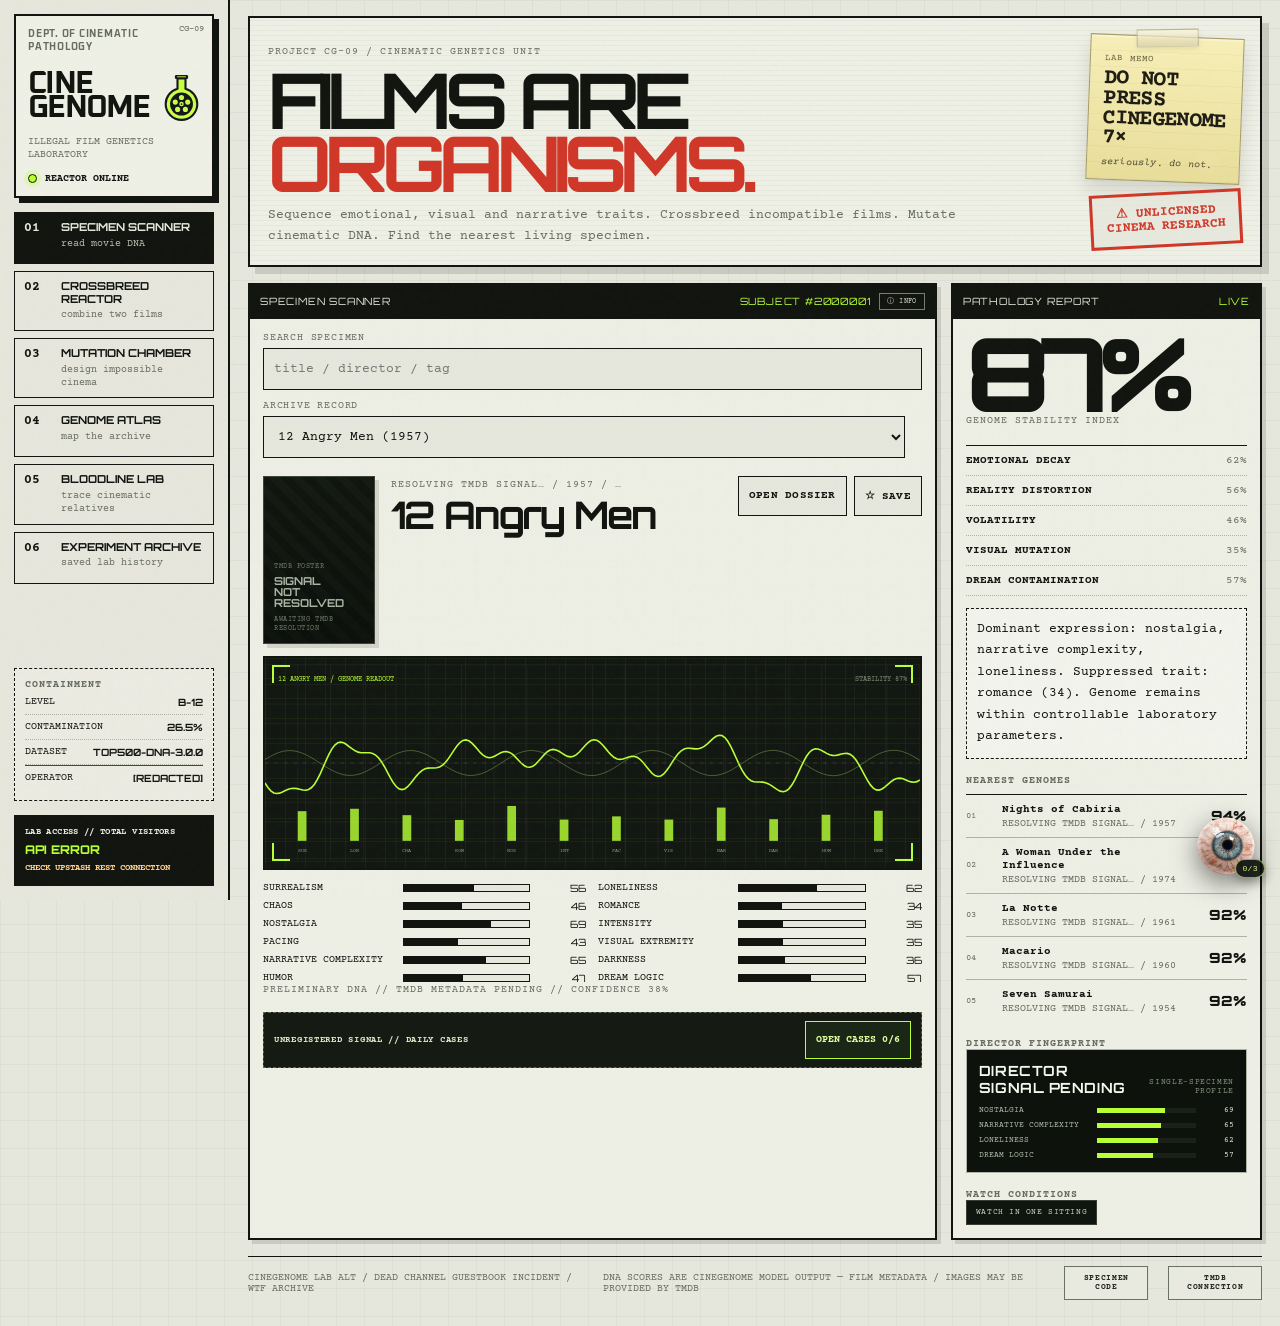
==== index.html @ 9d165bda "Add files via upload" ====
<!doctype html>
<html lang="en">
<head>

  <script>
    (function(){
      try{
        var p=new URLSearchParams(location.search);
        var forceDesktop=p.get('desktop')==='1' || sessionStorage.getItem('cinegenome_force_desktop')==='1';
        var narrow=window.matchMedia('(max-width: 760px)').matches;
        if(narrow && !forceDesktop && !location.pathname.includes('/mobile/')){
          location.replace('/mobile/');
        }
      }catch(e){}
    })();
  </script>

  <meta charset="utf-8" />
  <meta name="viewport" content="width=device-width, initial-scale=1" />
  <meta name="theme-color" content="#e8eadf" />
  <meta name="description" content="CINEGENOME LAB — experimental movie DNA laboratory." />
  <title>CINEGENOME LAB</title>
  <link rel="icon" href="assets/cinegenome-logo.svg" type="image/svg+xml">
  <link rel="shortcut icon" href="assets/cinegenome-logo.svg" type="image/svg+xml">
  <link rel="stylesheet" href="css/styles.css" />
  <link rel="stylesheet" href="css/anomaly.css" />
</head>
<body>

  <div class="boot-screen" id="bootScreen" aria-live="polite">
    <div class="boot-shell">
      <div class="boot-mark">CINE<br>GENOME</div>
      <div class="boot-line">DEPT. OF CINEMATIC PATHOLOGY // CG-09</div>
      <div class="boot-console" id="bootConsole">
        <span>INITIALIZING PATHOLOGY ENGINE...</span>
        <span>VERIFYING CONTAINMENT LAYER...</span>
        <span>MOUNTING CINEMATIC SPECIMENS...</span>
        <span>SEQUENCING 12-D GENOME MODEL...</span>
        <span>ARCHIVE ONLINE.</span>
      </div>
      <div class="boot-progress"><i></i></div>
      <button class="boot-skip" id="bootSkipBtn" type="button">SKIP BOOT [ESC]</button>
    </div>
  </div>
  <script>
    // Independent boot failsafe: even if app.js or a network feature fails,
    // the startup screen can never lock the visitor out of the page.
    window.__CINEGENOME_BOOT_FAILSAFE__ = setTimeout(function () {
      var boot = document.getElementById('bootScreen');
      if (!boot) return;
      boot.classList.add('is-gone');
      setTimeout(function () { boot.hidden = true; }, 650);
    }, 3200);
  </script>
  <div class="noise" aria-hidden="true"></div>
  <div class="app-shell">
    <aside class="sidebar" aria-label="Primary navigation">
      <div class="brand-block">
        <div class="brand-topline">DEPT. OF CINEMATIC PATHOLOGY</div>
        <button class="brand-mark brand-lockup" type="button" aria-label="CineGenome identity mark">
          <span class="brand-wordmark">CINE<br>GENOME</span>
          <img class="brand-symbol" src="assets/cinegenome-logo.svg" alt="" aria-hidden="true">
        </button>
        <div class="brand-sub">ILLEGAL FILM GENETICS LABORATORY</div>
        <a class="mobile-return-link" id="mobileReturnLink" href="mobile/">↶ MOBILE INTERFACE</a>
        <div class="reactor-status"><span class="status-led"></span><span>REACTOR ONLINE</span></div>
      </div>

      <nav class="module-nav" id="moduleNav">
        <button class="module-btn is-active" data-view="scanner" type="button"><b>01</b><span>SPECIMEN SCANNER<small>read movie DNA</small></span></button>
        <button class="module-btn" data-view="crossbreed" type="button"><b>02</b><span>CROSSBREED REACTOR<small>combine two films</small></span></button>
        <button class="module-btn" data-view="mutation" type="button"><b>03</b><span>MUTATION CHAMBER<small>design impossible cinema</small></span></button>
        <button class="module-btn" data-view="atlas" type="button"><b>04</b><span>GENOME ATLAS<small>map the archive</small></span></button>
        <button class="module-btn" data-view="bloodline" type="button"><b>05</b><span>BLOODLINE LAB<small>trace cinematic relatives</small></span></button>
        <button class="module-btn" data-view="archive" type="button"><b>06</b><span>EXPERIMENT ARCHIVE<small>saved lab history</small></span></button>
      </nav>

      <section class="containment-card">
        <div class="section-kicker">CONTAINMENT</div>
        <div class="containment-row"><span>LEVEL</span><strong>B-12</strong></div>
        <div class="containment-row"><span>CONTAMINATION</span><strong id="contaminationReadout">02.1%</strong></div>
        <div class="containment-row"><span>DATASET</span><strong id="datasetVersion">—</strong></div>
        <button class="containment-row human-record-trigger" id="humanRecordTrigger" type="button">
          <span>OPERATOR</span><strong>[REDACTED]</strong>
        </button>
      </section>
      <div class="visitor-meter" aria-label="Total unique browser visitors">
        <span>LAB ACCESS // TOTAL VISITORS</span>
        <strong data-visitor-total aria-live="polite">—</strong>
        <small data-visitor-status hidden></small>
      </div>
    </aside>

    <main class="main-stage">
      <header class="hero-panel">
        <div>
          <div class="eyebrow">PROJECT CG-09 / CINEMATIC GENETICS UNIT</div>
          <h1>FILMS ARE <span>ORGANISMS.</span></h1>
          <p>Sequence emotional, visual and narrative traits. Crossbreed incompatible films. Mutate cinematic DNA. Find the nearest living specimen.</p>
        </div>
        <div class="hero-aside">
          <button class="easteregg-note" id="eastereggNote" type="button" aria-label="Do not press the CineGenome logo 7 times">
            <span class="easteregg-note-tape" aria-hidden="true"></span>
            <span class="easteregg-note-kicker">lab memo</span>
            <strong>DO NOT PRESS<br>CINEGENOME<br>7×</strong>
            <small>seriously. do not.</small>
          </button>
          <div class="warning-stamp">⚠ UNLICENSED<br>CINEMA RESEARCH</div>
        </div>
      </header>

      <section class="view is-active" id="view-scanner" data-view-panel="scanner">
        <div class="two-col">
          <article class="lab-panel">
            <div class="panel-head"><span>SPECIMEN SCANNER</span><span class="panel-head-tools"><span id="scannerCode">SUBJECT #0001</span><button class="tab-info-btn" type="button" data-module-info="scanner" aria-label="About Specimen Scanner">ⓘ INFO</button></span></div>
            <div class="panel-body">
              <div class="search-row">
                <div class="field grow"><label for="scannerSearch">Search specimen</label><input id="scannerSearch" autocomplete="off" placeholder="title / director / tag" /></div>
                <div class="field"><label for="scannerSelect">Archive record</label><select id="scannerSelect"></select></div>
              </div>
<div class="specimen-header scanner-specimen-header">
                <div class="scanner-poster" id="scannerPosterBox" data-state="idle" aria-live="polite">
                  <img id="scannerPoster" alt="" hidden>
                  <div class="scanner-poster-placeholder" id="scannerPosterPlaceholder">
                    <span>TMDB POSTER</span>
                    <strong>SIGNAL<br>NOT RESOLVED</strong>
                    <small id="scannerPosterStatus">SELECT SPECIMEN</small>
                  </div>
                </div>
                <div class="scanner-specimen-copy">
                  <div class="micro" id="scannerMeta">—</div>
                  <h2 id="scannerTitle">—</h2>
                  <div class="tag-row" id="scannerTags"></div>
                </div>
                <div class="specimen-actions"><button class="icon-btn" id="openDossierBtn" type="button">OPEN DOSSIER</button><button class="icon-btn" id="favoriteBtn" type="button" aria-pressed="false" title="Save specimen">☆ SAVE</button></div>
              </div>

              <div class="scope-wrap">
                <svg id="scannerScope" viewBox="0 0 900 270" role="img" aria-label="Procedural movie genome waveform"></svg>
                <div class="scope-corners" aria-hidden="true"><i></i><i></i><i></i><i></i></div>
              </div>

              <div class="dna-grid" id="scannerDNA"></div>
              <div class="micro" id="scannerDNASource" aria-live="polite">DNA MODEL STATUS PENDING</div>
              <div class="anomaly-portal" data-anomaly-portal><span>UNREGISTERED SIGNAL // DAILY CASES</span><button data-anomaly-open type="button">OPEN CASES <b data-anomaly-progress>0/6</b></button></div>
            </div>
          </article>

          <aside class="lab-panel pathology-panel">
            <div class="panel-head"><span>PATHOLOGY REPORT</span><span>LIVE</span></div>
            <div class="panel-body">
              <div class="massive-number" id="stabilityScore">—%</div>
              <div class="micro">GENOME STABILITY INDEX</div>
              <div class="diagnostic-list" id="diagnostics"></div>
              <div class="report-box" id="scannerReport">Awaiting specimen.</div>
              <div class="section-kicker spacing-top">NEAREST GENOMES</div>
              <div id="similarList" class="rank-list"></div>

              <div class="section-kicker spacing-top">DIRECTOR FINGERPRINT</div>
              <div class="director-fingerprint" id="directorFingerprint"></div>

              <div class="section-kicker spacing-top">WATCH CONDITIONS</div>
              <div class="watch-conditions" id="watchConditions"></div>
            </div>
          </aside>
        </div>
      </section>

      <section class="view" id="view-crossbreed" data-view-panel="crossbreed">
        <div class="two-col">
          <article class="lab-panel">
            <div class="panel-head"><span>CROSSBREED REACTOR</span><span class="panel-head-tools"><span>BIOCHAMBER 02</span><button class="tab-info-btn" type="button" data-module-info="crossbreed" aria-label="About Crossbreed Reactor">ⓘ INFO</button></span></div>
            <div class="panel-body">
              <div class="parent-grid">
                <div class="field movie-search-field">
  <label for="parentASearch">Parent specimen A</label>
  <div class="movie-search">
    <input id="parentASearch" type="search" autocomplete="off" placeholder="Search title, director, year…" aria-autocomplete="list" aria-controls="parentASuggestions">
    <input id="parentA" type="hidden">
    <div class="movie-search-results" id="parentASuggestions" role="listbox" hidden></div>
  </div>
</div>
                <div class="cross-glyph">×</div>
                <div class="field movie-search-field">
  <label for="parentBSearch">Parent specimen B</label>
  <div class="movie-search">
    <input id="parentBSearch" type="search" autocomplete="off" placeholder="Search title, director, year…" aria-autocomplete="list" aria-controls="parentBSuggestions">
    <input id="parentB" type="hidden">
    <div class="movie-search-results" id="parentBSuggestions" role="listbox" hidden></div>
  </div>
</div>
              </div>
              <div class="balance-block">
                <div class="balance-label"><span id="parentALabel">A</span><strong>GENETIC DOMINANCE</strong><span id="parentBLabel">B</span></div>
                <input id="blendSlider" type="range" min="0" max="100" value="50" />
                <div class="balance-numbers"><span id="blendA">50%</span><span id="blendB">50%</span></div>
              </div>
              <div class="action-row">
                <button class="lab-btn primary" id="breedBtn" type="button">INITIATE CROSSBREED</button>
                <button class="lab-btn" id="swapParentsBtn" type="button">SWAP SUBJECTS</button>
                <button class="lab-btn danger" id="purgeBtn" type="button">PURGE CHAMBER</button>
              </div>
              <div class="scope-wrap"><svg id="hybridScope" viewBox="0 0 900 270" role="img" aria-label="Hybrid movie DNA waveform"></svg></div>
              <div class="dna-grid" id="hybridDNA"></div>
              <div class="anomaly-portal" data-anomaly-portal><span>PAIRING ERROR // DAILY CASES</span><button data-anomaly-open type="button">OPEN CASES <b data-anomaly-progress>0/6</b></button></div>
            </div>
          </article>

          <aside class="lab-panel">
            <div class="panel-head"><span>RESULTANT ORGANISM</span><span id="hybridStatus">IDLE</span></div>
            <div class="panel-body">
              <div class="massive-number" id="hybridMatchScore">—%</div>
              <h2 class="result-title" id="hybridMatchTitle">No organism generated</h2>
              <div class="micro" id="hybridMatchMeta">Awaiting sequence.</div>
              <div class="report-box" id="hybridReport">Crossbreed two films to generate a synthetic genome.</div>
              <div class="section-kicker spacing-top">VIABLE ORGANISMS</div>
              <div id="hybridMatches" class="rank-list"></div>
            </div>
          </aside>
        </div>
      </section>

      <section class="view" id="view-mutation" data-view-panel="mutation">
        <div class="two-col">
          <article class="lab-panel">
            <div class="panel-head"><span>MUTATION CHAMBER</span><span class="panel-head-tools"><span>MANUAL OVERRIDE</span><button class="tab-info-btn" type="button" data-module-info="mutation" aria-label="About Mutation Chamber">ⓘ INFO</button></span></div>
            <div class="panel-body">
              <div class="mutation-topline mutation-seed-topline">
                <div class="field grow movie-search-field">
  <label for="mutationSeedSearch">Seed organism</label>
  <div class="movie-search">
    <input id="mutationSeedSearch" type="search" autocomplete="off" placeholder="Search a seed organism…" aria-autocomplete="list" aria-controls="mutationSeedSuggestions">
    <input id="mutationSeed" type="hidden">
    <div class="movie-search-results" id="mutationSeedSuggestions" role="listbox" hidden></div>
  </div>
</div>
                <button class="lab-btn" id="copySeedBtn" type="button">LOAD DNA</button>
                <button class="lab-btn" id="reseedMutationBtn" type="button">RANDOM SEED</button>
                <button class="lab-btn danger" id="randomMutationBtn" type="button">MUTATE FROM SEED</button>
              </div>
              <div class="mutation-seed-readout" aria-live="polite">
                <span>MUTATION SEED</span>
                <strong id="mutationSeedCode">CGM-00000000</strong>
                <small id="mutationSeedMeta">SESSION-SEEDED / REPRODUCIBLE PROFILE</small>
              </div>
              <div class="mutation-layout">
                <div id="mutationControls" class="mutation-controls"></div>
                <div class="test-tubes" id="testTubes" aria-label="Mutation values"></div>
              </div>
              <div class="anomaly-portal" data-anomaly-portal><span>VECTOR TRACE // DAILY CASES</span><button data-anomaly-open type="button">OPEN CASES <b data-anomaly-progress>0/6</b></button></div>
            </div>
          </article>
          <aside class="lab-panel">
            <div class="panel-head"><span>LIVE VECTOR MATCH</span><span>REALTIME</span></div>
            <div class="panel-body">
              <div class="massive-number" id="mutationScore">—%</div>
              <h2 class="result-title" id="mutationTitle">—</h2>
              <div class="micro" id="mutationMeta">—</div>
              <div class="dna-grid compact" id="mutationMatchDNA"></div>
              <div class="report-box" id="mutationReport">Manipulate the sliders to synthesize an impossible film profile.</div>
              <button class="lab-btn primary full-width spacing-top" id="saveMutationBtn" type="button">SAVE MUTATION TO ARCHIVE</button>
            </div>
          </aside>
        </div>
      </section>

      <section class="view" id="view-atlas" data-view-panel="atlas">
        <article class="lab-panel">
          <div class="panel-head"><span>GENOME ATLAS</span><span class="panel-head-tools"><span id="atlasCount">0 SPECIMENS</span><button class="tab-info-btn" type="button" data-module-info="atlas" aria-label="About Genome Atlas">ⓘ INFO</button></span></div>
          <div class="panel-body">
            <div class="atlas-toolbar">
              <div class="field"><label for="axisX">X axis</label><select id="axisX"></select></div>
              <div class="field"><label for="axisY">Y axis</label><select id="axisY"></select></div>
              <div class="field"><label for="atlasGenre">Genre filter</label><select id="atlasGenre"><option value="">ALL GENRES</option></select></div>
              <div class="field atlas-load-field">
                <label for="atlasLimit">Nodes loaded <output id="atlasLimitValue" for="atlasLimit">80</output></label>
                <input id="atlasLimit" type="range" min="20" max="500" step="20" value="80" aria-label="Number of genome nodes to load">
              </div>
              <button class="lab-btn atlas-random-btn" id="randomAtlasBtn" type="button">RANDOMIZE NODES</button>
              <button class="lab-btn" id="resetAtlasBtn" type="button">RESET VIEW</button>
            </div>
            <div class="atlas-wrap"><svg id="atlasSvg" viewBox="0 0 1000 620" role="img" aria-label="Interactive movie DNA scatter plot"></svg></div>
            <div class="atlas-detail" id="atlasDetail">Select a genome node to inspect it.</div>
            <div class="anomaly-portal" data-anomaly-portal><span>UNMAPPED COORDINATE // DAILY CASES</span><button data-anomaly-open type="button">OPEN CASES <b data-anomaly-progress>0/6</b></button></div>
          </div>
        </article>
      </section>


      <section class="view" id="view-bloodline" data-view-panel="bloodline">
        <article class="lab-panel">
          <div class="panel-head"><span>CINEMATIC BLOODLINE LAB</span><span class="panel-head-tools"><span>MODEL-INFERRED</span><button class="tab-info-btn" type="button" data-module-info="bloodline" aria-label="About Bloodline Lab">ⓘ INFO</button></span></div>
          <div class="panel-body">
            <div class="bloodline-toolbar">
              <div class="field grow movie-search-field">
                <label for="bloodlineSearch">Source specimen</label>
                <div class="movie-search">
                  <input id="bloodlineSearch" type="search" autocomplete="off" placeholder="Search title, director, year…" aria-autocomplete="list" aria-controls="bloodlineSuggestions">
                  <input id="bloodlineSelect" type="hidden">
                  <div class="movie-search-results" id="bloodlineSuggestions" role="listbox" hidden></div>
                </div>
              </div>
              <button class="lab-btn primary" id="traceBloodlineBtn" type="button">TRACE BLOODLINE</button>
              <button class="lab-btn" id="bloodlineRandomBtn" type="button">RANDOM SOURCE</button>
            </div>
            <div class="bloodline-note">Relations are inferred from CineGenome DNA similarity + release-year distance. They describe model proximity, not documented influence.</div>
            <div class="bloodline-wrap">
              <svg id="bloodlineSvg" viewBox="0 0 1000 620" role="img" aria-label="Model-inferred cinematic bloodline map"></svg>
            </div>
            <div class="bloodline-detail" id="bloodlineDetail">Select a source specimen to trace model-inferred cinematic relatives.</div>
          </div>
        </article>
      </section>

      <section class="view" id="view-archive" data-view-panel="archive">
        <div class="two-col">
          <article class="lab-panel">
            <div class="panel-head"><span>EXPERIMENT ARCHIVE</span><span class="panel-head-tools"><span>LOCAL STORAGE</span><button class="tab-info-btn" type="button" data-module-info="archive" aria-label="About Experiment Archive">ⓘ INFO</button></span></div>
            <div class="panel-body">
              <div class="archive-actions"><button class="lab-btn danger" id="clearArchiveBtn" type="button">ERASE ARCHIVE</button><span class="micro">Saved only in this browser.</span></div>
              <div id="archiveCards" class="archive-cards"></div>
            </div>
          </article>
          <aside class="lab-panel">
            <div class="panel-head"><span>SYSTEM LOG</span><span>AUTO</span></div>
            <div class="panel-body"><div class="system-log" id="systemLog"></div></div>
          </aside>
        </div>
      </section>

      <footer class="site-footer">
        <span>CINEGENOME LAB ALT / DEAD CHANNEL GUESTBOOK INCIDENT / WTF ARCHIVE</span>
        <span>DNA SCORES ARE CINEGENOME MODEL OUTPUT — FILM METADATA / IMAGES MAY BE PROVIDED BY TMDB</span>
        <button class="footer-link" id="specimenCodeBtn" type="button">SPECIMEN CODE</button>
        <button class="footer-link" id="tmdbSettingsBtn" type="button">TMDB CONNECTION</button>
      </footer>
    </main>
  </div>

  <!-- Floating cinematic diagnosis / max three draws per day -->
  <button class="rx-fab" id="rxFab" type="button" aria-expanded="false" aria-controls="rxFloat" aria-label="Open cinematic diagnosis">
    <img class="rx-fab-logo" src="assets/rx-eye-256.png" alt="RX logo">
    <span class="rx-fab-led" aria-hidden="true"></span>
    <small id="rxFabCount">0/3</small>
  </button>

  <div class="rx-backdrop" id="rxBackdrop" hidden>
  <aside class="rx-float" id="rxFloat" hidden role="dialog" aria-modal="true" aria-label="Cinematic diagnosis">
    <button class="rx-close rx-close-card" id="rxCloseBtn" type="button" aria-label="Close diagnosis">×</button>

    <div class="rx-float-body">
      <section class="rx-scan-stage" id="rxScanStage">
        <div class="rx-scan-kicker">CINEGENOME // SUBJECT INTERROGATION</div>
        <div class="rx-scan-title">GET<br>DIAGNOSED</div>
        <div class="rx-scan-rule" aria-hidden="true"><span></span></div>
        <div class="rx-diagnostic-lines" id="rxDiagnosticLines" aria-live="polite"></div>
        <div class="rx-scan-footer">
          <span id="rxDrawCount">DIAGNOSIS 1 / 3</span>
          <span>500 SPECIMENS // ONE MATCH</span>
        </div>
      </section>

      <section class="rx-card-stage" id="rxCardStage" hidden>
        <div class="rx-status-line">
          <span id="rxDate">TODAY</span>
          <strong id="rxStatus">SEALED</strong>
        </div>

        <div class="rx-history" id="rxHistory" hidden aria-label="Today's prescription history">
          <span class="rx-history-label">DAILY RX MEMORY</span>
          <div class="rx-history-slots" id="rxHistorySlots">
            <button type="button" class="rx-history-slot" data-rx-slot="0" disabled><span>01</span><b>WOUND</b><small>EMPTY</small></button>
            <button type="button" class="rx-history-slot" data-rx-slot="1" disabled><span>02</span><b>MIRROR</b><small>EMPTY</small></button>
            <button type="button" class="rx-history-slot" data-rx-slot="2" disabled><span>03</span><b>ANTIDOTE</b><small>EMPTY</small></button>
          </div>
        </div>
        <div class="rx-poster-carousel">
          <div class="rx-film-navigation" id="rxFilmNavigation" hidden aria-label="Browse today's prescriptions">
            <button type="button" id="rxPrevious" aria-label="Previous prescribed film"><span class="rx-nav-triangle" aria-hidden="true"></span></button>
            <button type="button" id="rxNext" aria-label="Next prescribed film"><span class="rx-nav-triangle" aria-hidden="true"></span></button>
          </div>
        <button class="rx-tarot-card" id="rxTarotCard" type="button" aria-label="Reveal prescribed film">
          <span class="rx-tarot-inner">
            <span class="rx-tarot-face rx-tarot-back">
              <span class="rx-card-index">CINEGENOME // RX</span>
              <span class="rx-sigil">CG</span>
              <strong>SEALED<br>SPECIMEN</strong>
              <i></i>
              <span>CLICK TO REVEAL</span>
              <small id="rxSealCount">DIAGNOSIS 1 / 3</small>
            </span>

            <span class="rx-tarot-face rx-tarot-front">
              <img id="rxPoster" alt="" hidden>
              <span class="rx-poster-shade" aria-hidden="true"></span>
              <span class="rx-card-index">TODAY'S PRESCRIPTION</span>
              <strong id="rxTitle">UNKNOWN</strong>
              <span id="rxCardHint">METADATA PENDING</span>
              <small id="rxTrait">GENOME SIGNAL FOUND</small>
            </span>
          </span>
        </button>
        </div>

        <div class="rx-click-hint" id="rxClickHint">CLICK CARD TO REVEAL</div>
        <div class="rx-watch-strip" id="rxWatchStrip" hidden></div>

        <div class="rx-reveal-actions" id="rxRevealActions" hidden>
          <button class="rx-info-tab" id="rxSynopsisBtn" type="button">SYNOPSIS</button>
          <button class="rx-info-tab" id="rxDnaBtn" type="button">DNA</button>
        </div>

        <div class="rx-detail-panel" id="rxSynopsis" hidden>
          <div class="rx-detail-kicker">FILM DOSSIER</div>
          <div class="rx-synopsis-meta">
            <strong id="rxYear">—</strong>
            <span id="rxDirector">METADATA PENDING</span>
          </div>
          <div class="rx-genre-line" id="rxGenres">GENRE SIGNAL PENDING</div>
          <p id="rxOverview">Synopsis signal unavailable.</p>
        </div>

        <div class="rx-detail-panel" id="rxDNA" hidden>
          <div class="rx-detail-kicker">CINEMATIC GENOME // 12-D</div>
          <div class="dna-grid" id="rxDNAGrid"></div>
        </div>
      </section>

      <section class="rx-limit-stage" id="rxLimitStage" hidden>
        <div class="rx-scan-kicker">CINEGENOME // DAILY SAFETY LOCK</div>
        <div class="rx-limit-code">03/03</div>
        <h2>DIAGNOSTIC<br>LIMIT REACHED</h2>
        <p>Three cinematic prescriptions have already been dispensed to this subject today.</p>
        <small>NEURAL CROSS-CONTAMINATION RISK // RETURN AFTER DATE RESET</small>
      </section>
    </div>
  </aside>
  </div>

  <dialog class="lab-dialog" id="movieDialog">
    <form method="dialog" class="dialog-shell">
      <div class="panel-head"><span>SPECIMEN DOSSIER</span><button class="dialog-close" value="close" aria-label="Close">×</button></div>
      <div class="movie-dossier" id="movieDossier"><div class="dossier-loading">READING ARCHIVE…</div></div>
    </form>
  </dialog>


  <dialog class="module-info-dialog" id="moduleInfoDialog">
    <div class="module-info-shell">
      <div class="panel-head">
        <span id="moduleInfoKicker">MODULE INFORMATION</span>
        <button class="dialog-close" id="moduleInfoClose" type="button" aria-label="Close module information">×</button>
      </div>
      <div class="module-info-body">
        <div class="module-info-code" id="moduleInfoCode">MODULE // 00</div>
        <h2 id="moduleInfoTitle">MODULE</h2>
        <p id="moduleInfoDescription"></p>
        <div class="module-info-simple">
          <span>PLAIN LANGUAGE</span>
          <strong id="moduleInfoSimple"></strong>
        </div>
        <div class="module-info-steps" id="moduleInfoSteps"></div>
      </div>
    </div>
  </dialog>

  <dialog class="lab-dialog settings-dialog" id="tmdbDialog">
    <form method="dialog" class="dialog-shell">
      <div class="panel-head"><span>TMDB DATA LINK</span><button class="dialog-close" value="close" aria-label="Close">×</button></div>
      <div class="settings-body">
        <div class="report-box">PUBLIC MODE // TMDB credentials stay on the Vercel server. The browser talks only to the CINEGENOME proxy at <code>/api/tmdb</code>.</div>
        <div class="action-row"><button class="lab-btn primary" id="testTmdbBtn" type="button">TEST SERVER LINK</button></div>
        <div class="tmdb-state" id="tmdbState">CHECKING TMDB LINK…</div>
        <p class="micro">Vercel Environment Variable required: <strong>TMDB_API_KEY</strong> (or <strong>TMDB_READ_TOKEN</strong>).</p>
        <p class="micro tmdb-credit">This product uses the TMDB API but is not endorsed or certified by TMDB.</p>
      </div>
    </form>
  </dialog>




  <div class="dead-transition" id="deadTransition" hidden aria-hidden="true">
    <div class="dead-transition-static"></div>
    <div class="dead-transition-center">
      <div class="dead-transition-label">REMOTE HOST DETECTED</div>
      <div class="dead-transition-url">http://www.dead-channel.invalid/~wtf_archive/</div>
      <div class="dead-transition-progress"><i></i></div>
      <div class="dead-transition-log" id="deadTransitionLog">DIALING 56K NODE...</div>
    </div>
  </div>

  <dialog class="lab-dialog secret-dialog" id="secretArchiveDialog">
    <div class="deadsite">
      <audio id="deadChannelAudio" src="assets/dead-channel-laugh.mp3" preload="auto"></audio>

      <div class="deadsite-stars" aria-hidden="true"></div>
      <div class="deadsite-scanlines" aria-hidden="true"></div>

      <div class="deadsite-topbar">
        <span>✦ YOU HAVE ENTERED AN UNLISTED PAGE ✦</span>
        <span>BEST VIEWED AT 800×600 // INTERNET EXPLORER 6 // SOUND ON</span>
      </div>

      <div class="deadsite-windowbar">
        <span>☠ dead_channel.html — [NOT SECURE]</span>
        <div class="deadsite-window-buttons"><i>_</i><i>□</i><button id="secretCloseBtn" type="button" aria-label="Leave dead channel">×</button></div>
      </div>

      <div class="deadsite-page">
        <aside class="deadsite-sidebar">
          <div class="deadsite-avatar">WTF<br>300</div>
          <div class="deadsite-counter">VISITOR<br><b>000666</b></div>

          <nav class="deadsite-nav">
            <button class="dead-mode is-active" type="button" data-dead-mode="cult">» FRONT PAGE FREAKS</button>
            <button class="dead-mode" type="button" data-dead-mode="deep">» DEEPER IN THE WEB</button>
            <button class="dead-mode" type="button" data-dead-mode="chaos">» RANDOM CURSE</button>
            <button id="secretRefreshBtn" type="button">» REFRESH BAD SIGNAL</button>
          </nav>

          <div class="deadsite-warning">
            <b>WARNING!!!</b><br>
            do not bookmark this page.<br>
            do not watch all 300 in one sitting.<br>
            do not trust the visitor counter.
          </div>

          <button class="dead-sound" id="deadSoundBtn" type="button">♫ SOUND: ON</button>

          <div class="deadsite-webbadges">
            <span>NO<br>ALGORITHM</span>
            <span>100%<br>WEIRD</span>
            <span>HTML<br>HELL</span>
          </div>
        </aside>

        <main class="deadsite-main">
          <div class="deadsite-marquee" aria-hidden="true">
            <div>+++ THE MOVIES BELOW SHOULD HAVE STAYED ON A VHS TAPE UNDER SOMEBODY'S BED +++ IF IT LOOKS WRONG, THE PAGE IS WORKING +++</div>
          </div>

          <header class="deadsite-hero">
            <div class="deadsite-eyebrow">[ mirror://channel-d300/weird_stuff/index.html ]</div>
            <h2>THE<br>WEIRD<br>WEB</h2>
            <div class="deadsite-subtitle">a dead-channel index of cinema that feels like corrupted media, cursed cable television, bargain-bin hallucinations and movies your browser probably should not know about.</div>
          </header>

          <section class="deadsite-story">
            <h3>WHAT IS THIS PLACE???</h3>
            <p><b>YOU ARE NOT BROWSING CINEGENOME ANYMORE.</b> This mirror page isolates 300 off-catalog titles seeded from the first three pages of <i>The Weird and WTF Compendium</i>. The source spans cult trash, outsider oddities, exploitation, psychotronic detours and movies that simply radiate the wrong frequency.</p>
            <p>The source position shown here is preserved only as an archive coordinate. It is <u>not</u> a CineGenome quality score. Follow whichever title looks most likely to damage the signal.</p>
          </section>

          <section class="dead-picker">
            <div class="dead-picker-badge">FREEWARE v3.00 // DEFINITELY NO VIRUS</div>
            <h3>RANDOM MOVIE<br>PICKER 3000</h3>
            <p>Can't decide which terrible transmission to open? Let the cursed computer choose for you.</p>
            <div class="dead-picker-screen" id="deadPickerScreen">
              <span id="deadPickerCode">D???</span>
              <strong id="deadPickerTitle">CLICK THE BUTTON, COWARD</strong>
              <small id="deadPickerMeta">300 BAD IDEAS AVAILABLE</small>
            </div>
            <div class="dead-picker-actions">
              <button class="dead-picker-spin" id="deadPickerSpin" type="button">★ PICK MY BAD DECISION ★</button>
              <button class="dead-picker-open" id="deadPickerOpen" type="button" disabled>OPEN THIS WEIRD THING</button>
            </div>
            <button class="dead-picker-sfx" id="deadPickerSfx" type="button" aria-pressed="true">♪ ROULETTE SFX: ON</button>
          </section>

          <div class="deadsite-divider">~*~*~*~*~*~*~*~ C H O O S E &nbsp; A &nbsp; B A D &nbsp; S I G N A L ~*~*~*~*~*~*~*~</div>

          <div class="dead-channel-grid" id="secretGrid"></div>
<button class="deadsite-guestbook" id="deadGuestbookBtn" type="button" aria-label="Sign the guestbook">
            <h3>SIGN THE GUESTBOOK</h3>
            <p>Guestbook disabled after incident #003. <u>CLICK HERE TO SIGN ANYWAY.</u></p>
            <span class="guestbook-blink">[ guestbook.cgi is definitely safe ]</span>
          </button>

          <footer class="dead-channel-footer">
            <span>LAST UPDATED: [DATE CORRUPTED] // 300 OFF-CATALOG SIGNALS // PAGE GENERATED BY SOMETHING</span>
            <a href="https://letterboxd.com/screenwatcher69/list/the-weird-and-wtf-compendium-1/" target="_blank" rel="noopener">VIEW ORIGINAL COMPENDIUM ↗</a>
          </footer>
        </main>
      </div>

    </div>
  </dialog>

  <dialog class="guestbook-jumpscare" id="guestbookJumpscare" aria-label="Guestbook surprise">
    <video id="guestbookSurpriseVideo" preload="auto" playsinline src="assets/guestbooksuprise.mp4"></video>
    <div class="guestbook-jumpscare-static" aria-hidden="true"></div>
  </dialog>



  <dialog class="dead-dossier-dialog" id="deadDossierDialog">
    <div class="dead-dossier-window">
      <div class="dead-dossier-windowbar">
        <span>dead_dossier.html // [POP-UP WINDOW]</span>
        <button id="deadDossierClose" type="button" aria-label="Close dossier">×</button>
      </div>
      <div class="dead-dossier-shell">
        <button class="dead-dossier-back" id="deadDossierBack" type="button">« RETURN TO THE CURSED INDEX</button>
        <div class="dead-dossier-content" id="deadDossierContent"></div>
      </div>
    </div>
  </dialog>

  <dialog class="human-specimen-dialog" id="humanSpecimenDialog">
    <div class="human-record-shell">
      <div class="human-record-head">
        <span>SUBJECT RECORD // HUMAN SPECIMEN</span>
        <button id="humanRecordClose" type="button" aria-label="Close human specimen record">×</button>
      </div>
      <div class="human-record-body">
        <div class="human-record-photo">
          <div class="human-silhouette">HUMAN<br>SUBJECT</div>
          <span>IMAGE WITHHELD</span>
        </div>
        <div class="human-record-data">
          <div class="human-stamp">CURATOR / OPERATOR</div>
          <h2>THE PERSON<br>BEHIND THE LAB</h2>
          <div class="human-fields">
            <div><span>SUBJECT TYPE</span><strong>HUMAN</strong></div>
            <div><span>ACCESS LEVEL</span><strong>UNSUPERVISED</strong></div>
            <div><span>EXTERNAL ARCHIVE</span><strong>LETTERBOXD</strong></div>
            <div><span>RECORD STATUS</span><strong>VERY ONLINE</strong></div>
          </div>
          <p>The lab keeps one non-film specimen on record: the operator. Viewing history, ratings, lists and cinematic damage are stored in an external archive.</p>
          <a class="human-letterboxd-link" href="https://boxd.it/a35Ed" target="_blank" rel="noopener">OPEN HUMAN FILM ARCHIVE ↗</a>
          <div class="human-record-hint">alternate access command: WHOAMI</div>
        </div>
      </div>
    </div>
  </dialog>

  <dialog class="lab-dialog code-dialog" id="specimenCodeDialog">
    <form class="code-shell" id="specimenCodeForm">
      <div class="panel-head"><span>SPECIMEN ACCESS TERMINAL</span><button class="dialog-close" id="specimenCodeClose" type="button" aria-label="Close">×</button></div>
      <div class="code-body">
        <label for="specimenCodeInput">ENTER SPECIMEN CODE</label>
        <input id="specimenCodeInput" autocomplete="off" spellcheck="false" placeholder="CG-____">
        <div class="code-readout" id="specimenCodeReadout">AWAITING CODE…</div>
        <button class="lab-btn primary" type="submit">AUTHENTICATE</button>
      </div>
    </form>
  </dialog>

  <dialog class="anomaly-dialog" id="anomalyDialog" aria-labelledby="anomalyHeading">
    <header><span>CG-09 // RESTRICTED INCIDENT</span><button id="anomalyClose" type="button" aria-label="Close anomaly case">×</button></header>
    <div class="anomaly-body" id="anomalyCaseContent"></div>
  </dialog>
  <div class="anomaly-toast" id="anomalyToast" role="status" aria-live="polite" hidden></div>

  <script src="data/movies.js"></script>
  <script src="data/top500.js"></script>
  <script src="data/top500-enriched.js"></script>
  <script src="data/watch-once-extra.js"></script>
  <script src="data/dead-channel-300.js"></script>
  <script src="js/dna-model.js"></script>
  <script src="data/tmdb-config.js"></script>
  <script src="js/tmdb.js"></script>
  <script src="js/anomaly.js"></script>
  <script src="js/picker-sfx.js"></script>
  <script src="js/app.js"></script>
  <script src="js/visitors.js"></script>
</body>
</html>
---- css/styles.css ----
@import url("https://fonts.googleapis.com/css2?family=Eater&family=Frijole&family=Silkscreen:wght@400;700&display=swap");
@import url("https://fonts.googleapis.com/css2?family=Courier+Prime:wght@400;700&family=Orbitron:wght@600;700;800;900&family=Oxanium:wght@600;700&display=swap");

:root{
  --paper:#e6e7dc;
  --paper-2:#d7d9cc;
  --ink:#11140f;
  --muted:#676c60;
  --line:#aeb3a4;
  --panel:#eef0e5;
  --panel-dark:#181c16;
  --acid:#b8ff35;
  --acid-2:#ddff89;
  --blood:#d03728;
  --blue:#8fb8ff;
  --amber:#e7c653;
  --shadow:rgba(17,20,15,.13);
}
*{box-sizing:border-box}
html{background:var(--paper);color:var(--ink);font-family:"Courier New",ui-monospace,monospace}
body{margin:0;min-width:320px;background:
 linear-gradient(rgba(17,20,15,.035) 1px,transparent 1px),
 linear-gradient(90deg,rgba(17,20,15,.035) 1px,transparent 1px),var(--paper);
 background-size:28px 28px;min-height:100vh}
button,input,select{font:inherit;color:inherit}
button{cursor:pointer}
button:focus-visible,input:focus-visible,select:focus-visible{outline:3px solid var(--ink);outline-offset:2px}
.noise{pointer-events:none;position:fixed;inset:0;opacity:.08;z-index:9999;background-image:url("data:image/svg+xml,%3Csvg viewBox='0 0 180 180' xmlns='http://www.w3.org/2000/svg'%3E%3Cfilter id='n'%3E%3CfeTurbulence type='fractalNoise' baseFrequency='.78' numOctaves='3' stitchTiles='stitch'/%3E%3C/filter%3E%3Crect width='100%25' height='100%25' filter='url(%23n)' opacity='.23'/%3E%3C/svg%3E")}
.app-shell{display:grid;grid-template-columns:230px minmax(0,1fr);min-height:100vh}
.sidebar{border-right:2px solid var(--ink);padding:14px;display:flex;flex-direction:column;gap:14px;background:rgba(230,231,220,.92);position:sticky;top:0;height:100vh;overflow:auto}
.brand-block{border:2px solid var(--ink);padding:12px;background:var(--panel);position:relative;box-shadow:5px 5px 0 var(--ink)}
.brand-block:after{content:"CG-09";position:absolute;right:8px;top:8px;font-size:9px;color:var(--muted)}
.brand-topline,.eyebrow,.section-kicker,.micro{font-size:10px;letter-spacing:.1em;text-transform:uppercase}
.brand-topline{color:var(--muted)}
.brand-mark{font-weight:900;font-size:31px;line-height:.77;letter-spacing:-.09em;margin:14px 0 10px}
.brand-sub{font-size:9px;line-height:1.3;color:var(--muted)}
.reactor-status{display:flex;gap:8px;align-items:center;margin-top:12px;font-size:10px;font-weight:700}
.status-led{width:9px;height:9px;border-radius:50%;background:var(--acid);border:1px solid var(--ink);box-shadow:0 0 0 4px rgba(184,255,53,.25)}
.module-nav{display:grid;gap:7px}
.module-btn{border:1px solid var(--ink);background:transparent;display:grid;grid-template-columns:30px 1fr;text-align:left;gap:7px;padding:8px 9px;min-height:52px;transition:.12s ease}
.module-btn:hover{transform:translateX(2px);background:rgba(255,255,255,.25)}
.module-btn.is-active{background:var(--ink);color:var(--paper)}
.module-btn b{font-size:13px}
.module-btn span{font-size:10px;font-weight:700;line-height:1.15}
.module-btn small{display:block;margin-top:4px;color:var(--muted);font-size:8px;font-weight:400}
.module-btn.is-active small{color:#b9bdb1}
.containment-card{border:1px dashed var(--ink);padding:10px;margin-top:auto;background:rgba(255,255,255,.16)}
.containment-row{display:flex;justify-content:space-between;gap:8px;font-size:9px;padding:6px 0;border-bottom:1px dotted var(--line)}
.containment-row:last-child{border-bottom:0}
.main-stage{min-width:0;padding:16px 18px 26px}
.hero-panel{border:2px solid var(--ink);background:var(--panel);padding:18px;display:grid;grid-template-columns:minmax(0,1fr) auto;gap:20px;align-items:end;box-shadow:7px 7px 0 rgba(17,20,15,.13);position:relative;overflow:hidden}
.hero-panel:before{content:"";position:absolute;inset:0;background:repeating-linear-gradient(0deg,transparent 0 4px,rgba(17,20,15,.035) 4px 5px);pointer-events:none}
.hero-panel>div{position:relative}
.eyebrow{color:var(--muted)}
h1{font-size:clamp(36px,6vw,78px);line-height:.82;letter-spacing:-.085em;margin:12px 0 10px;max-width:900px}
h1 span{display:block;color:var(--blood)}
.hero-panel p{margin:0;max-width:720px;font-size:12px;line-height:1.55;color:var(--muted)}
.warning-stamp{border:3px solid var(--blood);color:var(--blood);padding:11px 13px;font-weight:900;font-size:13px;transform:rotate(-3deg);text-align:center;line-height:1.05;background:rgba(230,231,220,.75)}
.view{display:none;margin-top:16px}
.view.is-active{display:block}
.two-col{display:grid;grid-template-columns:minmax(0,1.55fr) minmax(290px,.7fr);gap:14px}
.lab-panel{border:2px solid var(--ink);background:rgba(238,240,229,.88);min-width:0;box-shadow:4px 4px 0 var(--shadow)}
.panel-head{min-height:34px;border-bottom:2px solid var(--ink);background:var(--ink);color:var(--paper);display:flex;align-items:center;justify-content:space-between;gap:8px;padding:7px 10px;font-size:10px;letter-spacing:.08em}
.panel-head span:last-child{color:var(--acid)}
.panel-body{padding:13px}
.search-row,.database-toolbar,.atlas-toolbar,.mutation-topline{display:flex;align-items:end;gap:10px;flex-wrap:wrap}
.field{min-width:150px}.field.grow{flex:1 1 280px}
.field label{display:block;font-size:9px;letter-spacing:.08em;text-transform:uppercase;margin-bottom:5px;color:var(--muted)}
.field input,.field select,select,input[type="text"]{width:100%;min-height:42px;border:1px solid var(--ink);background:var(--paper);padding:8px 10px;border-radius:0}
.specimen-header{display:flex;justify-content:space-between;align-items:flex-start;gap:12px;padding:18px 0 12px}
.specimen-header h2,.result-title{font-size:24px;letter-spacing:-.05em;margin:4px 0 0;line-height:.95}
.micro{color:var(--muted);line-height:1.45}
.tag-row{display:flex;gap:6px;flex-wrap:wrap;margin-top:8px}
.tag{font-size:8px;border:1px solid var(--ink);padding:4px 6px;background:var(--acid-2);color:#11140f}
.icon-btn,.lab-btn{border:1px solid var(--ink);background:var(--paper);min-height:40px;padding:8px 10px;font-weight:700;font-size:9px;letter-spacing:.04em}
.icon-btn[aria-pressed="true"]{background:var(--acid)}
.lab-btn:hover,.icon-btn:hover{background:#fff}
.lab-btn.primary{background:var(--acid);box-shadow:3px 3px 0 var(--ink)}
.lab-btn.danger{border-color:var(--blood);color:var(--blood)}
.full-width{width:100%}
.scope-wrap{border:2px solid var(--ink);background:#121712;position:relative;overflow:hidden}
.scope-wrap:before{content:"";position:absolute;inset:0;background:linear-gradient(rgba(184,255,53,.05) 1px,transparent 1px),linear-gradient(90deg,rgba(184,255,53,.05) 1px,transparent 1px);background-size:20px 20px;pointer-events:none}
.scope-wrap svg{display:block;width:100%;height:auto;min-height:210px}
.scope-corners i{position:absolute;width:18px;height:18px;border-color:var(--acid);border-style:solid}.scope-corners i:nth-child(1){left:7px;top:7px;border-width:2px 0 0 2px}.scope-corners i:nth-child(2){right:7px;top:7px;border-width:2px 2px 0 0}.scope-corners i:nth-child(3){left:7px;bottom:7px;border-width:0 0 2px 2px}.scope-corners i:nth-child(4){right:7px;bottom:7px;border-width:0 2px 2px 0}
.dna-grid{display:grid;grid-template-columns:repeat(2,minmax(0,1fr));gap:7px 12px;margin-top:12px}
.dna-grid.compact{grid-template-columns:1fr}
.dna-row{display:grid;grid-template-columns:128px minmax(0,1fr) 34px;gap:7px;align-items:center;font-size:9px}
.dna-track{height:8px;border:1px solid var(--ink);background:var(--paper);overflow:hidden}
.dna-fill{height:100%;background:var(--ink)}
.dna-row.hot .dna-fill{background:var(--blood)}
.dna-row.acid .dna-fill{background:#769b18}
.dna-value{text-align:right;font-variant-numeric:tabular-nums}
.pathology-panel{align-self:start}
.massive-number{font-size:clamp(56px,8vw,105px);font-weight:900;letter-spacing:-.1em;line-height:.8}
.diagnostic-list{margin-top:16px;border-top:1px solid var(--ink)}
.diagnostic{display:flex;justify-content:space-between;gap:8px;padding:8px 0;border-bottom:1px dotted var(--line);font-size:10px}.diagnostic span{color:var(--muted)}
.report-box{border:1px dashed var(--ink);padding:10px;margin-top:12px;font-size:10px;line-height:1.5;background:rgba(255,255,255,.26)}
.spacing-top{margin-top:16px}.section-kicker{font-weight:700;color:var(--muted)}
.rank-list{margin-top:8px}.rank-item{display:grid;grid-template-columns:24px minmax(0,1fr) auto;gap:8px;align-items:center;border-top:1px solid var(--line);padding:8px 0}.rank-item:first-child{border-top:1px solid var(--ink)}.rank-num{font-size:9px;color:var(--muted)}.rank-title{font-size:10px;font-weight:700}.rank-meta{font-size:8px;color:var(--muted);margin-top:2px}.rank-score{font-size:14px;font-weight:900}
.parent-grid{display:grid;grid-template-columns:1fr auto 1fr;gap:10px;align-items:end}.cross-glyph{font-size:31px;padding-bottom:4px}
.balance-block{border:1px solid var(--ink);padding:10px;margin-top:12px;background:rgba(255,255,255,.18)}.balance-block input{width:100%;accent-color:var(--blood)}.balance-label,.balance-numbers{display:flex;justify-content:space-between;gap:12px;font-size:9px}.balance-label{margin-bottom:6px}.balance-numbers{margin-top:3px;color:var(--muted)}
.action-row{display:flex;gap:8px;flex-wrap:wrap;margin:12px 0}.mutation-layout{display:grid;grid-template-columns:minmax(0,1fr) 130px;gap:15px;margin-top:14px}.mutation-controls{display:grid;gap:9px}.mutation-control{display:grid;grid-template-columns:140px minmax(0,1fr) 36px;gap:8px;align-items:center;font-size:9px}.mutation-control input{width:100%;accent-color:var(--blood)}
.test-tubes{display:grid;grid-template-columns:repeat(3,1fr);gap:7px;align-content:end}.tube-wrap{text-align:center}.tube{height:94px;border:2px solid var(--ink);border-top-width:5px;border-radius:0 0 12px 12px;position:relative;background:linear-gradient(to top,var(--acid) 0 var(--level),transparent var(--level) 100%);overflow:hidden}.tube:after{content:"";position:absolute;inset:auto 2px 2px;height:var(--level);background:repeating-linear-gradient(0deg,rgba(17,20,15,.1) 0 3px,transparent 3px 6px)}.tube-label{font-size:7px;margin-top:4px;white-space:nowrap;overflow:hidden;text-overflow:ellipsis}
.atlas-wrap{border:2px solid var(--ink);background:#121712;margin-top:12px;overflow:hidden}.atlas-wrap svg{display:block;width:100%;height:auto}.atlas-detail{border:1px dashed var(--ink);padding:10px;font-size:10px;margin-top:10px;min-height:42px}.atlas-node{cursor:pointer}.atlas-node:hover circle{stroke-width:3}.atlas-axis-label{fill:#b5bbac;font-size:11px}.atlas-tick{fill:#777f70;font-size:8px}.atlas-grid{stroke:#2d342b;stroke-width:1}.atlas-dot-label{fill:#edf1e4;font-size:8px;pointer-events:none}
.table-wrap{overflow:auto;border:1px solid var(--ink);margin-top:12px}.specimen-table{width:100%;border-collapse:collapse;min-width:820px;font-size:9px}.specimen-table th{position:sticky;top:0;background:var(--ink);color:var(--paper);text-align:left;padding:8px;letter-spacing:.05em}.specimen-table td{padding:8px;border-top:1px solid var(--line);vertical-align:top}.specimen-table tr:hover td{background:rgba(184,255,53,.16)}.specimen-table .title-cell strong{display:block;font-size:10px}.specimen-table .title-cell span{display:block;color:var(--muted);margin-top:2px}.table-action{border:1px solid var(--ink);background:transparent;font-size:8px;padding:5px 7px}.table-action:hover{background:var(--acid)}
.archive-actions{display:flex;align-items:center;justify-content:space-between;gap:12px;margin-bottom:10px}.archive-cards{display:grid;gap:8px}.archive-card{border:1px solid var(--ink);padding:10px;background:rgba(255,255,255,.18)}.archive-card-head{display:flex;justify-content:space-between;gap:10px}.archive-card h3{font-size:12px;margin:0}.archive-card p{font-size:9px;color:var(--muted);line-height:1.45;margin:7px 0 0}.archive-type{font-size:8px;border:1px solid var(--ink);padding:3px 5px;height:max-content}.empty-state{border:1px dashed var(--line);padding:20px;text-align:center;color:var(--muted);font-size:10px}
.system-log{font-size:9px;line-height:1.5;max-height:560px;overflow:auto}.log-row{display:grid;grid-template-columns:52px 1fr;gap:8px;padding:5px 0;border-bottom:1px dotted var(--line)}.log-time{color:var(--muted)}
.site-footer{display:flex;justify-content:space-between;gap:20px;margin-top:16px;border-top:1px solid var(--ink);padding-top:9px;font-size:8px;color:var(--muted)}
@media(max-width:980px){.app-shell{grid-template-columns:190px minmax(0,1fr)}.two-col{grid-template-columns:1fr}.dna-grid{grid-template-columns:1fr}.mutation-layout{grid-template-columns:1fr}.test-tubes{grid-template-columns:repeat(6,1fr)}}
@media(max-width:760px){.app-shell{display:block}.sidebar{position:relative;height:auto;border-right:0;border-bottom:2px solid var(--ink)}.module-nav{grid-template-columns:repeat(2,minmax(0,1fr))}.containment-card{margin-top:0}.main-stage{padding:12px}.hero-panel{grid-template-columns:1fr}.warning-stamp{justify-self:start}.parent-grid{grid-template-columns:1fr}.cross-glyph{text-align:center}.mutation-topline{align-items:stretch}.mutation-topline .lab-btn{flex:1}.database-toolbar,.atlas-toolbar{align-items:stretch}.site-footer{flex-direction:column}.test-tubes{grid-template-columns:repeat(3,1fr)}}
@media(max-width:500px){.module-nav{grid-template-columns:1fr}.brand-mark{font-size:27px}h1{font-size:46px}.dna-row{grid-template-columns:105px minmax(0,1fr) 30px}.mutation-control{grid-template-columns:110px minmax(0,1fr) 32px}.specimen-header{flex-direction:column}.icon-btn{width:100%}.panel-body{padding:10px}}
@media(prefers-reduced-motion:reduce){*{scroll-behavior:auto!important;transition:none!important;animation:none!important}}

/* === V2: Today's Prescription / dossier / TMDB === */
.prescription-nav{border-color:rgba(208,55,40,.55)!important}.prescription-grid{display:grid;grid-template-columns:minmax(0,1.15fr) minmax(320px,.85fr);gap:14px}.ritual-panel,.tarot-stage{min-height:620px}.ritual-body{min-height:570px;display:grid;grid-template-rows:auto 1fr;gap:24px;background:radial-gradient(circle at 76% 26%,rgba(184,255,53,.07),transparent 28%),linear-gradient(135deg,rgba(208,55,40,.035),transparent 42%)}.ritual-copy h2{font-size:clamp(38px,6vw,78px);line-height:.83;letter-spacing:-.075em;margin:12px 0 18px;max-width:10ch}.ritual-copy h2 span{color:#b8ff35}.ritual-copy p{max-width:62ch;color:#a6afa2;line-height:1.65}.ritual-machine{align-self:end;border:1px solid #3b4638;background:#111610;padding:18px;position:relative;overflow:hidden}.ritual-machine:before{content:"";position:absolute;inset:0;pointer-events:none;background:repeating-linear-gradient(0deg,transparent 0 3px,rgba(184,255,53,.025) 3px 4px)}.diagnostic-lines{display:grid;gap:7px;font-size:10px;letter-spacing:.12em;color:#8e9887;margin-bottom:18px;position:relative}.diagnostic-lines span:last-child{color:#b8ff35}.diagnose-button{width:100%;min-height:110px;border:1px solid #b8ff35;background:#b8ff35;color:#0b0e0a;font:inherit;cursor:pointer;display:grid;place-items:center;padding:15px;position:relative;overflow:hidden}.diagnose-button span{font-size:clamp(22px,4vw,40px);font-weight:900;letter-spacing:-.04em}.diagnose-button small{font-size:9px;letter-spacing:.16em}.diagnose-button:after{content:"";position:absolute;left:-40%;top:0;width:30%;height:100%;background:rgba(255,255,255,.22);transform:skewX(-25deg);transition:left .4s ease}.diagnose-button:hover:after{left:120%}.diagnose-button[disabled]{filter:grayscale(.6);opacity:.55;cursor:not-allowed}.tarot-body{display:flex;flex-direction:column;align-items:center;gap:14px;justify-content:center;min-height:570px}.tarot-card{width:min(100%,340px);aspect-ratio:2/3;border:0;background:transparent;padding:0;perspective:1100px;cursor:pointer;color:inherit}.tarot-card:disabled{cursor:default}.tarot-inner{position:relative;display:block;width:100%;height:100%;transform-style:preserve-3d;transition:transform .85s cubic-bezier(.18,.7,.2,1)}.tarot-card.is-revealed .tarot-inner{transform:rotateY(180deg)}.tarot-face{position:absolute;inset:0;backface-visibility:hidden;border:1px solid #66715f;background:#10150f;display:flex;flex-direction:column;align-items:center;justify-content:center;text-align:center;padding:24px;overflow:hidden}.tarot-face:before,.tarot-face:after{content:"";position:absolute;inset:12px;border:1px solid rgba(184,255,53,.24);pointer-events:none}.tarot-face:after{inset:21px;border-color:rgba(232,234,223,.13)}.tarot-back{background:radial-gradient(circle at center,rgba(184,255,53,.12),transparent 30%),repeating-linear-gradient(45deg,#10150f 0 8px,#141b12 8px 16px)}.tarot-front{transform:rotateY(180deg);background:#0b0f0a;justify-content:flex-end}.tarot-front img{position:absolute;inset:0;width:100%;height:100%;object-fit:cover;filter:saturate(.78) contrast(1.08)}.tarot-overlay{position:absolute;inset:0;background:linear-gradient(to top,rgba(4,6,4,.96) 0 25%,rgba(4,6,4,.12) 62%,rgba(4,6,4,.45));z-index:1}.tarot-face>*:not(img):not(.tarot-overlay){position:relative;z-index:2}.tarot-index{font-size:9px;letter-spacing:.16em;color:#b8ff35;position:absolute!important;top:34px;left:34px;right:34px}.tarot-sigil{font-size:72px;line-height:1;margin-bottom:18px;color:#b8ff35}.tarot-back strong{font-size:24px;letter-spacing:.12em}.tarot-back>span:not(.tarot-sigil):not(.tarot-index){font-size:9px;letter-spacing:.15em;color:#9ba493}.tarot-back i{width:86px;height:1px;background:#b8ff35;margin:20px 0}.tarot-back small{font-size:8px;letter-spacing:.11em;color:#778071}.tarot-front strong{font-size:clamp(24px,4vw,38px);line-height:.92;letter-spacing:-.05em;margin-bottom:8px;text-shadow:0 2px 12px #000}.tarot-front>span#prescriptionMeta{font-size:10px;letter-spacing:.11em;color:#d9ded2}.tarot-front small{font-size:9px;color:#b8ff35;letter-spacing:.12em;margin-top:10px}.prescription-actions{display:flex;gap:7px;flex-wrap:wrap;justify-content:center}.prescription-report{width:100%;max-width:520px}.specimen-actions{display:flex;gap:7px;flex-wrap:wrap;justify-content:flex-end}
.lab-dialog{border:1px solid #566052;background:#0d110c;color:#e8eadf;padding:0;width:min(900px,calc(100% - 28px));max-height:88vh}.lab-dialog::backdrop{background:rgba(0,0,0,.78);backdrop-filter:blur(3px)}.dialog-shell{margin:0;display:block}.dialog-close{border:0;background:transparent;color:#d9ded2;font:inherit;font-size:24px;line-height:1;cursor:pointer;padding:0 4px}.movie-dossier{padding:16px;min-height:260px}.dossier-grid{display:grid;grid-template-columns:minmax(190px,260px) minmax(0,1fr);gap:18px}.dossier-poster{aspect-ratio:2/3;background:#151a14;border:1px solid #384136;overflow:hidden;position:relative}.dossier-poster img{width:100%;height:100%;object-fit:cover;display:block}.poster-placeholder{position:absolute;inset:0;display:grid;place-items:center;padding:20px;text-align:center;font-size:10px;letter-spacing:.12em;color:#73806f;background:repeating-linear-gradient(45deg,#10150f 0 9px,#151a14 9px 18px)}.dossier-content h2{font-size:clamp(28px,5vw,52px);line-height:.9;letter-spacing:-.06em;margin:4px 0 10px}.dossier-meta{font-size:10px;letter-spacing:.1em;color:#9da797;text-transform:uppercase}.dossier-overview{font-family:Arial,Helvetica,sans-serif;font-size:14px;line-height:1.65;color:#d0d4cb;margin:20px 0}.dossier-tags{display:flex;flex-wrap:wrap;gap:5px;margin:12px 0}.dossier-dna{margin-top:18px}.dossier-loading{min-height:260px;display:grid;place-items:center;color:#b8ff35;font-size:11px;letter-spacing:.16em}.settings-body{padding:18px;display:grid;gap:12px}.settings-body label{font-size:9px;letter-spacing:.14em;color:#8e9887}.settings-body textarea{width:100%;resize:vertical;min-height:100px;background:#111610;color:#e8eadf;border:1px solid #44503f;padding:10px;font:inherit;font-size:11px}.tmdb-state{font-size:10px;letter-spacing:.12em;color:#b8ff35}.footer-link{border:0;background:transparent;color:#b8ff35;font:inherit;font-size:9px;letter-spacing:.1em;cursor:pointer;text-decoration:underline;text-underline-offset:3px}
@media(max-width:900px){.prescription-grid{grid-template-columns:1fr}.ritual-panel,.tarot-stage{min-height:unset}.ritual-body,.tarot-body{min-height:unset}.tarot-body{padding-top:24px;padding-bottom:24px}.dossier-grid{grid-template-columns:180px minmax(0,1fr)}}
@media(max-width:620px){.dossier-grid{grid-template-columns:1fr}.dossier-poster{width:min(70vw,260px);margin:auto}.tarot-card{width:min(80vw,330px)}.prescription-actions .lab-btn{flex:1 1 100%}.specimen-actions{justify-content:flex-start}}

/* ===== CINEGENOME RX / floating daily prescription v3 ===== */
.rx-fab{position:fixed;right:20px;bottom:20px;z-index:80;width:72px;height:72px;border:1px solid #4f5d49;border-radius:999px;background:rgba(9,12,9,.92);display:grid;place-items:center;cursor:pointer;box-shadow:0 12px 40px rgba(0,0,0,.42);overflow:hidden;backdrop-filter:blur(6px)}
.rx-fab-logo{width:56px;height:56px;object-fit:contain;display:block;filter:drop-shadow(0 4px 10px rgba(0,0,0,.35))}
.rx-fab:before{content:"";position:absolute;inset:5px;border:1px solid rgba(232,234,223,.16);border-radius:999px;pointer-events:none}.rx-fab:after{content:"";position:absolute;inset:0;background:radial-gradient(circle at 30% 30%,rgba(255,255,255,.12),transparent 38%);pointer-events:none}
.rx-fab small{position:absolute;right:2px;bottom:2px;min-width:26px;height:18px;padding:0 6px;border-radius:999px;border:1px solid #4c5b47;background:#0d120c;color:#d9ff83;font-family:var(--mono);font-size:8px;letter-spacing:.04em;display:grid;place-items:center}.rx-fab-led{position:absolute;right:8px;top:8px;width:7px;height:7px;border-radius:50%;background:#b8ff35;box-shadow:0 0 12px rgba(184,255,53,.7)}
.rx-fab:hover{border-color:#b8ff35;transform:translateY(-1px)}.rx-fab[aria-expanded="true"]{border-color:#b8ff35;background:rgba(15,21,14,.96)}.rx-fab[aria-expanded="true"] small{background:#151d13;color:#e8ffb2}
.rx-float{position:fixed;left:50%;top:50%;z-index:79;width:min(560px,calc(100vw - 28px));max-height:min(82vh,780px);overflow:hidden;border:1px solid #566052;border-radius:16px;background:#0b0f0a;color:#e8eadf;box-shadow:0 22px 70px rgba(0,0,0,.62)}
.rx-float[hidden]{display:none}.rx-float-head{position:sticky;top:0;z-index:4;display:flex;align-items:center;justify-content:space-between;gap:12px;padding:10px 12px;border-bottom:1px solid #4b5547;background:#111610}.rx-float-head>div{display:grid;gap:2px}.rx-float-head span{font-size:7px;letter-spacing:.17em;color:#899584}.rx-float-head strong{font-size:10px;letter-spacing:.12em}.rx-close{width:34px;height:34px;border:1px solid #3e473b;border-radius:999px;background:rgba(12,16,11,.92);color:#dfe3d9;font:inherit;font-size:22px;line-height:1;cursor:pointer;display:grid;place-items:center}.rx-close:hover{border-color:#d8ff85;color:#f6fff0}.rx-float-body{max-height:min(82vh,780px);overflow:auto;padding:24px 22px 22px;background:repeating-linear-gradient(0deg,transparent 0 3px,rgba(184,255,53,.018) 3px 4px)}
.rx-intro h2{font-size:38px;line-height:.84;letter-spacing:-.07em;margin:10px 0 13px}.rx-intro h2 span{color:#b8ff35}.rx-intro p{font-family:Arial,Helvetica,sans-serif;font-size:12px;line-height:1.55;color:#a6afa2;margin:0 0 14px}.rx-diagnostic-lines{display:grid;gap:6px;border:1px solid #354031;background:#10150f;padding:10px;margin-bottom:10px;font-size:8px;letter-spacing:.1em;color:#86927f}.rx-diagnostic-lines span:last-child{color:#b8ff35}.rx-diagnose{width:100%;min-height:78px;border:1px solid #b8ff35;background:#b8ff35;color:#0b0e0a;font:inherit;display:grid;place-items:center;align-content:center;gap:3px;cursor:pointer}.rx-diagnose span{font-size:24px;font-weight:900;letter-spacing:-.045em}.rx-diagnose small{font-size:7px;letter-spacing:.14em}.rx-diagnose:disabled{opacity:.5;cursor:wait}
.rx-card-stage{display:grid;gap:10px}.rx-status-line{display:flex;justify-content:space-between;gap:10px;font-size:8px;letter-spacing:.12em;color:#8e9887}.rx-status-line strong{color:#b8ff35}.rx-tarot-card{width:min(100%,270px);aspect-ratio:2/3;margin:0 auto;border:0;background:transparent;padding:0;perspective:1000px;cursor:pointer;color:inherit}.rx-tarot-inner{position:relative;display:block;width:100%;height:100%;transform-style:preserve-3d;transition:transform .72s cubic-bezier(.18,.7,.2,1)}.rx-tarot-card.is-revealed .rx-tarot-inner{transform:rotateY(180deg)}.rx-tarot-face{position:absolute;inset:0;backface-visibility:hidden;border:1px solid #66715f;background:#10150f;display:flex;flex-direction:column;align-items:center;justify-content:center;text-align:center;padding:22px;overflow:hidden}.rx-tarot-face:before,.rx-tarot-face:after{content:"";position:absolute;inset:11px;border:1px solid rgba(184,255,53,.23);pointer-events:none}.rx-tarot-face:after{inset:19px;border-color:rgba(232,234,223,.12)}.rx-tarot-back{background:radial-gradient(circle at center,rgba(184,255,53,.12),transparent 30%),repeating-linear-gradient(45deg,#10150f 0 8px,#141b12 8px 16px)}.rx-tarot-front{transform:rotateY(180deg);background:#0b0f0a}.rx-tarot-front img{position:absolute;inset:0;width:100%;height:100%;object-fit:cover;opacity:0;filter:saturate(.82) contrast(1.06);transition:opacity .35s ease}.rx-tarot-card.show-poster .rx-tarot-front img{opacity:1}.rx-poster-shade{position:absolute;inset:0;background:linear-gradient(to top,rgba(5,7,5,.96) 0 24%,rgba(5,7,5,.1) 62%,rgba(5,7,5,.42));opacity:0;transition:opacity .35s ease}.rx-tarot-card.show-poster .rx-poster-shade{opacity:1}.rx-tarot-face>*:not(img):not(.rx-poster-shade){position:relative;z-index:2}.rx-card-index{position:absolute!important;top:30px;left:30px;right:30px;font-size:8px;letter-spacing:.17em;color:#b8ff35}.rx-sigil{font-size:64px;color:#b8ff35;line-height:1;margin-bottom:12px}.rx-tarot-back strong{font-size:21px;letter-spacing:.12em}.rx-tarot-back>span:not(.rx-sigil):not(.rx-card-index){font-size:8px;letter-spacing:.15em;color:#9ba493}.rx-tarot-back i{width:74px;height:1px;background:#b8ff35;margin:17px 0}.rx-tarot-back small{font-size:7px;letter-spacing:.11em;color:#778071}.rx-tarot-front strong{font-size:clamp(22px,6vw,34px);line-height:.92;letter-spacing:-.05em;max-width:9ch;text-shadow:0 2px 12px #000}.rx-tarot-front>span#rxCardHint{font-size:7px;letter-spacing:.12em;color:#d8ddd1;margin-top:10px}.rx-tarot-front small{font-size:8px;letter-spacing:.11em;color:#b8ff35;margin-top:8px}.rx-click-hint{text-align:center;font-size:8px;letter-spacing:.12em;color:#8d9788}.rx-synopsis{border-top:1px solid #3c4638;padding-top:12px}.rx-synopsis-meta{display:flex;align-items:baseline;justify-content:space-between;gap:10px;margin-bottom:8px}.rx-synopsis-meta strong{font-size:26px;letter-spacing:-.06em;color:#b8ff35}.rx-synopsis-meta span{font-size:8px;letter-spacing:.1em;color:#9da797;text-align:right}.rx-synopsis p{font-family:Arial,Helvetica,sans-serif;font-size:12px;line-height:1.58;color:#d0d4cb;margin:0}.rx-actions{display:flex;gap:7px;flex-wrap:wrap;margin-top:12px}.rx-actions .lab-btn{flex:1 1 45%}
@media(max-width:620px){.rx-fab{right:12px;bottom:12px;width:66px;height:66px}.rx-float{right:12px;bottom:88px;width:calc(100vw - 24px);max-height:calc(100vh - 110px)}.rx-tarot-card{width:min(72vw,260px)}}

/* ===== CINEGENOME ALT V4 / centered RX ritual ===== */
body.rx-open{overflow:hidden}
.rx-backdrop{position:fixed;inset:0;z-index:88;background:rgba(0,0,0,.68);backdrop-filter:blur(2px);-webkit-backdrop-filter:blur(2px)}
.rx-backdrop[hidden]{display:none}
.rx-fab{z-index:96}
.rx-float{position:fixed;left:50%;top:50%;right:auto;bottom:auto;transform:translate(-50%,-50%);z-index:95;width:min(560px,calc(100vw - 28px));max-height:calc(100vh - 34px);overflow:auto;border:1px solid #62705c;background:#0a0e09;color:#e8eadf;box-shadow:0 34px 110px rgba(0,0,0,.76)}
.rx-float[hidden]{display:none}
.rx-float:before{content:"";position:absolute;inset:0;pointer-events:none;background:repeating-linear-gradient(0deg,transparent 0 3px,rgba(184,255,53,.018) 3px 4px);z-index:0}
.rx-float-head,.rx-float-body{position:relative;z-index:1}
.rx-float-head{position:sticky;top:0;background:#0e130d;border-bottom:1px solid #3f493b;padding:11px 13px}
.rx-float-body{padding:18px}
.rx-intro{max-width:470px;margin:0 auto}
.rx-case-line{display:flex;justify-content:space-between;gap:12px;flex-wrap:wrap;padding:8px 0 10px;border-bottom:1px dashed #354031;margin-bottom:12px;font-size:8px;letter-spacing:.14em;color:#7f8b79}
.rx-case-line b{color:#b8ff35;font-weight:700}
.rx-intro h2{font-size:clamp(42px,8vw,72px);line-height:.78;letter-spacing:-.075em;margin:13px 0 18px}
.rx-intro h2 span{color:#b8ff35}
.rx-intro p{font-size:13px;line-height:1.65;color:#aab3a5;max-width:52ch}
.rx-machine{display:grid;grid-template-columns:repeat(8,1fr);gap:5px;height:44px;margin:16px 0 12px;padding:7px;border:1px solid #34402f;background:#0d120c}
.rx-machine span{display:block;background:#263022;border:1px solid #3c4936;animation:rxScanPulse 1.2s ease-in-out infinite alternate}
.rx-machine span:nth-child(2){animation-delay:.1s}.rx-machine span:nth-child(3){animation-delay:.2s}.rx-machine span:nth-child(4){animation-delay:.3s}.rx-machine span:nth-child(5){animation-delay:.4s}.rx-machine span:nth-child(6){animation-delay:.5s}.rx-machine span:nth-child(7){animation-delay:.6s}.rx-machine span:nth-child(8){animation-delay:.7s}
@keyframes rxScanPulse{from{background:#1f281c}to{background:#b8ff35;box-shadow:0 0 12px rgba(184,255,53,.25)}}
.rx-diagnostic-lines{min-height:92px;max-height:150px;overflow:auto;display:grid;align-content:start;gap:6px;padding:11px 12px;border:1px solid #354031;background:#0f150e;margin-bottom:12px;font-size:8px;letter-spacing:.11em;color:#899585}
.rx-diagnostic-lines span{padding-bottom:5px;border-bottom:1px dotted rgba(137,149,133,.18)}
.rx-diagnostic-lines span:last-child{color:#b8ff35}
.rx-diagnose{min-height:92px}
.rx-diagnose span{font-size:clamp(24px,6vw,38px)}
.rx-card-stage{display:grid;justify-items:center;gap:13px;max-width:500px;margin:0 auto}
.rx-status-line{width:100%;max-width:370px}
.rx-precard-copy{max-width:370px;text-align:center;font-size:9px;line-height:1.55;letter-spacing:.13em;color:#9aa594;border-top:1px solid #303a2d;border-bottom:1px solid #303a2d;padding:9px 6px}
.rx-tarot-card{width:min(78vw,330px);margin:2px auto 0}
.rx-tarot-front{justify-content:flex-end;padding-bottom:30px}
.rx-tarot-front strong{font-size:clamp(26px,7vw,42px);max-width:11ch}
.rx-click-hint{font-size:8px;letter-spacing:.14em;color:#9aa493}
.rx-reveal-actions{width:100%;max-width:370px;display:grid;grid-template-columns:1fr 1fr;gap:8px}
.rx-reveal-actions[hidden]{display:none}
.rx-reveal-actions .lab-btn{min-height:46px}
.rx-detail-panel{width:100%;max-width:470px;border:1px solid #394436;background:#0f140e;padding:13px}
.rx-detail-panel[hidden]{display:none}
.rx-detail-kicker{font-size:8px;letter-spacing:.16em;color:#b8ff35;margin-bottom:10px}
.rx-synopsis-meta{display:flex;align-items:baseline;justify-content:space-between;gap:12px;margin-bottom:7px}
.rx-synopsis-meta strong{font-size:32px;letter-spacing:-.07em;color:#b8ff35}
.rx-synopsis-meta span{font-size:9px;letter-spacing:.11em;color:#a5aea0;text-align:right}
.rx-genre-line{font-size:8px;letter-spacing:.12em;color:#778371;margin-bottom:10px}
.rx-detail-panel p{font-family:Arial,Helvetica,sans-serif;font-size:13px;line-height:1.65;color:#d0d5cc;margin:0}
.rx-detail-panel .dna-grid{margin-top:4px}
.rx-secondary-actions{width:100%;max-width:470px;text-align:center;padding-top:2px}
.rx-text-action{border:0;background:transparent;color:#73806f;font:inherit;font-size:7px;letter-spacing:.12em;text-decoration:underline;text-underline-offset:3px;cursor:pointer;padding:8px}
.rx-text-action:hover{color:#d03728}
.metadata-state{display:inline-flex;align-items:center;min-height:24px;padding:3px 7px;border:1px solid #4b5547;color:#9aa493;font-size:8px;letter-spacing:.11em;white-space:nowrap}
.metadata-state:before{content:"";width:6px;height:6px;border-radius:50%;background:#8c5c2c;margin-right:6px}
.metadata-state.is-linked{color:#b8ff35;border-color:#4f633f}.metadata-state.is-linked:before{background:#b8ff35;box-shadow:0 0 8px rgba(184,255,53,.35)}
.specimen-table td[data-db-director],.specimen-table td[data-db-genres]{min-width:150px}
@media(max-width:700px){.rx-float{width:calc(100vw - 18px);max-height:calc(100vh - 18px)}.rx-float-body{padding:13px}.rx-intro h2{font-size:44px}.rx-reveal-actions{grid-template-columns:1fr}.rx-tarot-card{width:min(82vw,310px)}.rx-fab{right:12px;bottom:12px}.rx-backdrop{background:rgba(0,0,0,.72)}}
@media(prefers-reduced-motion:reduce){.rx-machine span{animation:none}.rx-tarot-inner{transition:none}}

/* ===== CINEGENOME ALT V5 / readable type + clean collectible unboxing ===== */
:root{--sans:-apple-system,BlinkMacSystemFont,"Segoe UI",Arial,Helvetica,sans-serif;--mono:"SFMono-Regular",Consolas,"Liberation Mono",monospace}
html{font-family:var(--sans);font-size:15px}
button,input,select,textarea{font-family:var(--sans)}
.brand-topline,.eyebrow,.section-kicker,.micro,.panel-head,.field label,.containment-row,.reactor-status,.rank-num,.rank-meta,.atlas-axis-label,.atlas-tick,.site-footer,.rx-fab,.rx-float-head,.rx-case-line,.rx-diagnostic-lines,.rx-status-line,.rx-click-hint,.rx-detail-kicker,.rx-card-index,.rx-pack-top,.rx-pack-copy,.rx-pack-tear,.table-action{font-family:var(--mono)}
.brand-sub,.module-btn small,.micro,.field label,.tag,.rank-meta,.containment-row,.site-footer{font-size:10px}
.module-btn span{font-size:11px}.module-btn small{font-size:9.5px;line-height:1.35}
.hero-panel p,.report-box,.dossier-overview,.rx-intro p,.rx-detail-panel p{font-family:var(--sans);font-size:13px;line-height:1.65}
.specimen-table{font-size:10.5px}.specimen-table .title-cell strong{font-size:11.5px}.dna-row{font-size:10px}.diagnostic{font-size:11px}.rank-title{font-size:11px}
.field input,.field select,select,input[type="text"]{font-size:13px}
.lab-btn,.icon-btn{font-size:10.5px;letter-spacing:.02em}

/* Atlas density control */
.atlas-toolbar{display:grid;grid-template-columns:repeat(3,minmax(150px,1fr)) minmax(190px,1.2fr) auto;align-items:end}
.atlas-load-field label{display:flex;justify-content:space-between;gap:12px;align-items:center}
.atlas-load-field output{font-family:var(--mono);font-weight:800;color:var(--ink);font-size:11px}
.atlas-load-field input[type="range"]{width:100%;accent-color:var(--blood);height:42px;margin:0}
.atlas-wrap{border-width:1px;border-radius:8px;box-shadow:inset 0 0 0 1px rgba(255,255,255,.03)}
.atlas-detail{font-family:var(--sans);font-size:12px;line-height:1.5;border-style:solid;border-color:var(--line);background:rgba(255,255,255,.22)}
.atlas-axis-label{font-size:13px;font-weight:700;letter-spacing:.04em}.atlas-tick{font-size:10px}.atlas-dot-label{font-size:10px}.atlas-node circle{transition:r .12s ease,opacity .12s ease,stroke-width .12s ease}.atlas-node:hover circle,.atlas-node:focus circle{r:9;opacity:1;stroke-width:2.5}

/* RX dialog: cleaner and larger */
.rx-backdrop{background:rgba(0,0,0,.56);backdrop-filter:blur(5px);-webkit-backdrop-filter:blur(5px)}
.rx-float{width:min(520px,calc(100vw - 28px));border:0;border-radius:18px;overflow:auto;background:#0d110d;box-shadow:0 32px 120px rgba(0,0,0,.68)}
.rx-float:before{display:none}
.rx-float-head{position:sticky;top:0;border-bottom:1px solid #2e352d;background:rgba(13,17,13,.96);padding:14px 16px}
.rx-float-head span{font-size:9px;letter-spacing:.1em}.rx-float-head strong{font-family:var(--sans);font-size:13px;letter-spacing:.01em}
.rx-close{border:0;background:#171d16;border-radius:999px;width:38px;height:38px;font-family:var(--sans);font-size:22px}
.rx-float-body{padding:22px 20px 26px;background:radial-gradient(circle at 50% 34%,rgba(184,255,53,.035),transparent 36%)}
.rx-intro{max-width:430px}.rx-intro h2{font-family:var(--sans);font-size:clamp(42px,8vw,68px);line-height:.82;letter-spacing:-.065em;margin:14px 0 16px}.rx-intro p{color:#b7beb3;margin-bottom:16px}
.rx-case-line{font-size:9px;letter-spacing:.08em;color:#8c9688;margin-bottom:14px}.rx-case-line b{color:#d9ded6}
.rx-machine{height:34px;border:0;border-radius:8px;padding:5px;background:#141a13;margin:16px 0 10px}.rx-machine span{border:0;border-radius:3px;background:#273025}
.rx-diagnostic-lines{min-height:74px;max-height:110px;border:0;border-radius:8px;background:#111611;padding:11px 12px;font-size:9px;letter-spacing:.055em;line-height:1.45;margin-bottom:12px}.rx-diagnostic-lines span{border:0;padding:0}.rx-diagnostic-lines span:last-child{color:#c9ff71}
.rx-diagnose{min-height:58px;border:0;border-radius:10px;background:#d8ff85;color:#11150f;box-shadow:none}.rx-diagnose span{font-family:var(--sans);font-size:19px;letter-spacing:-.02em}.rx-diagnose small{font-family:var(--mono);font-size:8.5px;letter-spacing:.07em}

.rx-card-stage{gap:14px;max-width:440px}.rx-status-line{max-width:330px;font-size:9px;letter-spacing:.07em}.rx-precard-copy{max-width:360px;border:0;padding:0 8px;color:#aab3a6;font-family:var(--sans);font-size:12px;line-height:1.45;letter-spacing:0}

/* Booster-pack style unboxing */
.rx-tarot-card{position:relative;width:min(72vw,310px);aspect-ratio:2/3;margin:4px auto 0;border:0;background:transparent;padding:0;cursor:pointer;overflow:visible;perspective:1200px}
.rx-card-product,.rx-pack{position:absolute;inset:0;display:block;border-radius:15px;overflow:hidden}
.rx-card-product{z-index:1;transform:translateY(26%) scale(.9);opacity:.28;transition:transform .85s cubic-bezier(.16,.82,.2,1),opacity .55s ease,filter .55s ease;filter:brightness(.55)}
.rx-card-frame{position:absolute;inset:0;display:flex;flex-direction:column;justify-content:flex-end;align-items:flex-start;text-align:left;padding:22px;background:#111;border:7px solid #f0eee4;border-radius:15px;box-shadow:0 18px 38px rgba(0,0,0,.42);overflow:hidden}
.rx-card-frame:after{content:"";position:absolute;inset:7px;border:1px solid rgba(255,255,255,.35);border-radius:8px;pointer-events:none;z-index:3}
.rx-card-frame img{position:absolute;inset:0;width:100%;height:100%;object-fit:cover;display:block}
.rx-poster-shade{position:absolute;inset:0;background:linear-gradient(to top,rgba(3,4,3,.93) 0 25%,rgba(3,4,3,.08) 58%,rgba(3,4,3,.24));z-index:1}
.rx-card-frame>*:not(img):not(.rx-poster-shade){position:relative;z-index:2}
.rx-card-index{position:absolute!important;left:22px;top:20px;color:white;font-size:8px;letter-spacing:.09em;text-shadow:0 1px 5px #000}
.rx-card-frame strong{font-family:var(--sans);color:#fff;font-size:clamp(25px,6vw,36px);line-height:.93;letter-spacing:-.05em;max-width:11ch;text-shadow:0 2px 15px #000;margin-bottom:8px}
.rx-card-frame>span#rxCardHint{font-family:var(--sans);font-size:11px;color:#e5e8e1}.rx-card-frame small{font-family:var(--mono);font-size:9px;color:#d8ff85;margin-top:7px;letter-spacing:.045em}

.rx-pack{z-index:3;border:1px solid #596458;background:linear-gradient(135deg,#1c261a 0 18%,#89967f 19% 21%,#202a1d 22% 49%,#b8ff35 50% 52%,#182017 53% 78%,#65715f 79% 81%,#161d15 82%);box-shadow:0 20px 52px rgba(0,0,0,.5);transition:transform .75s cubic-bezier(.2,.8,.2,1),opacity .5s ease,clip-path .68s ease;clip-path:polygon(0 0,100% 0,100% 100%,0 100%)}
.rx-pack:before{content:"";position:absolute;inset:0;background:repeating-linear-gradient(105deg,rgba(255,255,255,.13) 0 1px,transparent 1px 8px);mix-blend-mode:screen;opacity:.25}
.rx-pack-shine{position:absolute;inset:-30%;background:linear-gradient(110deg,transparent 40%,rgba(255,255,255,.36) 49%,transparent 58%);transform:translateX(-45%);animation:rxFoilShine 2.4s ease-in-out infinite}
@keyframes rxFoilShine{0%,28%{transform:translateX(-48%)}70%,100%{transform:translateX(48%)}}
.rx-pack-top{position:absolute;left:18px;right:18px;top:18px;padding-bottom:10px;border-bottom:1px dashed rgba(255,255,255,.48);font-size:9px;letter-spacing:.09em;color:#f1f3ec;text-align:left}
.rx-pack-sigil{position:absolute;left:50%;top:29%;transform:translate(-50%,-50%);width:72px;height:72px;border:2px solid #d8ff85;border-radius:50%;display:grid;place-items:center;font-family:var(--sans);font-weight:900;font-size:27px;color:#d8ff85;background:rgba(10,14,9,.58)}
.rx-pack strong{position:absolute;left:0;right:0;top:46%;transform:translateY(-50%);font-family:var(--sans);font-size:32px;line-height:.9;letter-spacing:-.055em;color:#fff;text-align:center;text-shadow:0 3px 14px rgba(0,0,0,.7)}
.rx-pack-copy{position:absolute;left:0;right:0;bottom:49px;text-align:center;color:#d7ddd4;font-size:9px;letter-spacing:.11em}
.rx-pack-tear{position:absolute;left:18px;right:18px;bottom:18px;border-top:1px dashed rgba(255,255,255,.6);padding-top:8px;text-align:center;color:#d8ff85;font-size:8px;letter-spacing:.14em}
.rx-tarot-card:hover .rx-pack{transform:translateY(-3px) rotate(-.5deg)}
.rx-tarot-card.is-opening{pointer-events:none}
.rx-tarot-card.is-opening .rx-pack{animation:rxRipPack .82s cubic-bezier(.22,.85,.2,1) forwards}
.rx-tarot-card.is-opening .rx-card-product{animation:rxCardRise .82s cubic-bezier(.16,.85,.2,1) forwards}
@keyframes rxRipPack{0%{clip-path:polygon(0 0,100% 0,100% 100%,0 100%);transform:none;opacity:1}32%{clip-path:polygon(0 11%,18% 9%,31% 13%,43% 9%,55% 14%,67% 9%,83% 13%,100% 9%,100% 100%,0 100%)}70%{transform:translateY(42px) scale(.97);opacity:.8}100%{clip-path:polygon(0 16%,17% 13%,31% 17%,44% 12%,56% 18%,69% 13%,83% 17%,100% 13%,100% 100%,0 100%);transform:translateY(88px) scale(.94);opacity:0}}
@keyframes rxCardRise{0%{transform:translateY(26%) scale(.9);opacity:.28;filter:brightness(.55)}48%{transform:translateY(-7%) scale(.96);opacity:.86;filter:brightness(.82)}100%{transform:translateY(0) scale(1);opacity:1;filter:brightness(1)}}
.rx-tarot-card.is-revealed{cursor:default}.rx-tarot-card.is-revealed .rx-pack{opacity:0;pointer-events:none;transform:translateY(90px)}.rx-tarot-card.is-revealed .rx-card-product{transform:translateY(0) scale(1);opacity:1;filter:none}
.rx-click-hint{font-size:9px;letter-spacing:.06em;color:#9da79a}

/* Minimal post-reveal controls */
.rx-reveal-actions{width:auto;display:flex;gap:18px;justify-content:center;border-bottom:1px solid #2f382d;padding:0 8px 7px}.rx-reveal-actions[hidden]{display:none}
.rx-info-tab{border:0;background:transparent;color:#8f998b;padding:8px 2px 5px;font-family:var(--mono);font-size:10px;letter-spacing:.08em;cursor:pointer;border-bottom:2px solid transparent}.rx-info-tab:hover,.rx-info-tab.is-active{color:#e8ece4;border-bottom-color:#d8ff85}
.rx-detail-panel{max-width:430px;border:0;border-radius:10px;background:#121712;padding:15px 16px}.rx-detail-kicker{font-size:9px;letter-spacing:.08em;color:#b7c0b3}.rx-synopsis-meta strong{font-family:var(--sans);font-size:30px;color:#e9eee6}.rx-synopsis-meta span{font-family:var(--sans);font-size:11px;letter-spacing:0;color:#aeb6aa}.rx-genre-line{font-family:var(--mono);font-size:9px;color:#d8ff85;margin-bottom:10px}
.rx-detail-panel .dna-grid{grid-template-columns:1fr}.rx-detail-panel .dna-row{font-size:10px}

@media(max-width:1050px){.atlas-toolbar{grid-template-columns:repeat(2,minmax(160px,1fr))}.atlas-toolbar .lab-btn{min-height:42px}}
@media(max-width:620px){html{font-size:14px}.atlas-toolbar{grid-template-columns:1fr}.rx-float-body{padding:18px 14px 22px}.rx-tarot-card{width:min(76vw,300px)}.rx-precard-copy{font-size:11px}.rx-card-frame strong{font-size:29px}}
@media(prefers-reduced-motion:reduce){.rx-pack-shine{animation:none}.rx-tarot-card.is-opening .rx-pack,.rx-tarot-card.is-opening .rx-card-product{animation:none}.rx-tarot-card.is-opening .rx-pack{opacity:0}.rx-tarot-card.is-opening .rx-card-product{transform:none;opacity:1;filter:none}}

/* ===== CINEGENOME ALT V6 / automatic three-dose diagnosis ===== */
body.rx-open .rx-fab{opacity:0;pointer-events:none;transform:translateY(8px)}
.rx-fab{transition:opacity .18s ease,transform .18s ease,border-color .18s ease,background .18s ease}

.rx-backdrop{background:rgba(0,0,0,.72);backdrop-filter:blur(3px);-webkit-backdrop-filter:blur(3px)}
.rx-float{width:min(540px,calc(100vw - 30px));max-height:calc(100vh - 34px);border:1px solid #30382e;border-radius:14px;background:#0b0f0b;overflow:auto;box-shadow:0 30px 120px rgba(0,0,0,.78)}
.rx-float:before{background:repeating-linear-gradient(0deg,transparent 0 4px,rgba(216,255,133,.012) 4px 5px)}
.rx-float-body{min-height:520px;padding:28px 26px 30px;display:grid;place-items:center;background:radial-gradient(circle at 50% 38%,rgba(216,255,133,.035),transparent 38%)}
.rx-close-card{position:absolute;right:14px;top:14px;z-index:12;width:38px;height:38px;border:1px solid #30382e;border-radius:50%;background:#111611;color:#dfe6dc;font-family:var(--sans);font-size:22px;line-height:1;cursor:pointer;display:grid;place-items:center}
.rx-close-card[hidden]{display:none}.rx-close-card:hover{border-color:#d8ff85;color:#d8ff85}

.rx-scan-stage{width:min(100%,450px);min-height:430px;display:flex;flex-direction:column;justify-content:center}
.rx-scan-kicker{font-family:var(--mono);font-size:9px;letter-spacing:.11em;color:#7f8b7b;margin-bottom:18px}
.rx-scan-title{font-family:var(--sans);font-size:clamp(52px,10vw,82px);font-weight:800;line-height:.78;letter-spacing:-.07em;color:#edf1ea}
.rx-scan-rule{height:1px;background:#263025;position:relative;margin:23px 0 18px;overflow:hidden}
.rx-scan-rule span{position:absolute;inset:0 auto 0 0;width:28%;background:#d8ff85;box-shadow:0 0 14px rgba(216,255,133,.35);animation:rxScanSweep 1.35s ease-in-out infinite alternate}
@keyframes rxScanSweep{from{transform:translateX(-35%)}to{transform:translateX(330%)}}
.rx-diagnostic-lines{min-height:190px;max-height:none;margin:0;padding:14px 0;border:0;border-radius:0;background:transparent;display:flex;flex-direction:column;gap:8px;overflow:visible}
.rx-scan-line{display:grid;grid-template-columns:42px 1fr;gap:8px;align-items:start;border:0!important;padding:0!important;font-family:var(--mono);font-size:10px;line-height:1.45;letter-spacing:.025em;color:#bac3b5}
.rx-scan-line b{font-weight:600;color:#657060}.rx-scan-line i{font-style:normal;color:#dce3d7;overflow-wrap:anywhere}
.rx-scan-line:last-child i{color:#d8ff85}
.rx-scan-footer{display:flex;justify-content:space-between;gap:14px;margin-top:18px;padding-top:12px;border-top:1px solid #263025;font-family:var(--mono);font-size:8px;letter-spacing:.08em;color:#717c6e}

.rx-card-stage{width:100%;max-width:450px;gap:14px;animation:rxStageIn .42s cubic-bezier(.2,.8,.2,1) both}
@keyframes rxStageIn{from{opacity:0;transform:translateY(10px) scale(.985)}to{opacity:1;transform:none}}
.rx-status-line{width:min(100%,330px);color:#7e897b}.rx-status-line strong{color:#d8ff85}
.rx-tarot-card{width:min(72vw,310px);aspect-ratio:2/3;margin:2px auto;border:0;background:transparent;padding:0;perspective:1200px;cursor:pointer;overflow:visible}
.rx-tarot-inner{position:relative;display:block;width:100%;height:100%;transform-style:preserve-3d;transition:transform .72s cubic-bezier(.18,.76,.22,1),filter .25s ease}
.rx-tarot-card.is-revealing .rx-tarot-inner{filter:brightness(1.8) contrast(1.08)}
.rx-tarot-card.is-revealed{cursor:default}
.rx-tarot-card.is-revealed .rx-tarot-inner{transform:rotateY(180deg)}
.rx-tarot-face{border:1px solid #3c4739;border-radius:14px;background:#10150f;box-shadow:0 20px 50px rgba(0,0,0,.42);padding:24px}
.rx-tarot-face:before{inset:11px;border-color:rgba(216,255,133,.14);border-radius:9px}.rx-tarot-face:after{display:none}
.rx-tarot-back{background:linear-gradient(145deg,#10150f,#151c13)}
.rx-card-index{top:26px!important;left:26px!important;right:26px!important;font-family:var(--mono);font-size:8px;letter-spacing:.1em;color:#889484}
.rx-sigil{width:70px;height:70px;border:1px solid #d8ff85;border-radius:50%;display:grid;place-items:center;font-family:var(--sans);font-size:23px;font-weight:800;color:#d8ff85;margin-bottom:18px}
.rx-tarot-back strong{font-family:var(--sans);font-size:27px;line-height:.9;letter-spacing:-.035em;color:#edf1ea}.rx-tarot-back>span:not(.rx-sigil):not(.rx-card-index){font-family:var(--sans);font-size:11px;letter-spacing:0;color:#9ca69a}.rx-tarot-back i{width:68px;background:#384235;margin:18px 0}.rx-tarot-back small{font-family:var(--mono);font-size:8px;letter-spacing:.08em;color:#6f7a6c}
.rx-tarot-front{justify-content:flex-end;align-items:flex-start;text-align:left;padding:24px;background:#0d110d}.rx-tarot-front img{filter:saturate(.82) contrast(1.05)}.rx-tarot-front strong{font-family:var(--sans);font-size:clamp(27px,6vw,40px);line-height:.9;letter-spacing:-.055em;max-width:10ch;text-align:left}.rx-tarot-front>span#rxCardHint{font-family:var(--sans);font-size:11px;letter-spacing:0;color:#e2e7df;margin-top:8px;text-align:left}.rx-tarot-front small{font-family:var(--mono);font-size:9px;letter-spacing:.04em;color:#d8ff85;margin-top:7px}
.rx-poster-shade{background:linear-gradient(to top,rgba(4,6,4,.96) 0 27%,rgba(4,6,4,.09) 60%,rgba(4,6,4,.34))}
.rx-click-hint{font-family:var(--mono);font-size:8.5px;letter-spacing:.07em;color:#7c8779;text-align:center}

.rx-reveal-actions{display:flex;width:auto;gap:22px;justify-content:center;border:0;padding:2px 0 6px}.rx-reveal-actions[hidden]{display:none}
.rx-info-tab{font-family:var(--sans);font-size:12px;letter-spacing:0;color:#8e998b;padding:7px 1px 5px;border-bottom:1px solid transparent}.rx-info-tab:hover,.rx-info-tab.is-active{color:#edf2ea;border-bottom-color:#d8ff85}
.rx-detail-panel{width:100%;max-width:430px;border:1px solid #2a3228;border-radius:10px;background:#101510;padding:16px 17px}.rx-detail-kicker{font-family:var(--mono);font-size:8px;letter-spacing:.08em;color:#828e7e}.rx-synopsis-meta strong{font-family:var(--sans);font-size:30px;color:#edf1ea}.rx-synopsis-meta span{font-family:var(--sans);font-size:12px;letter-spacing:0;color:#aeb7ab}.rx-genre-line{font-family:var(--mono);font-size:8.5px;letter-spacing:.05em;color:#d8ff85}.rx-detail-panel p{font-family:var(--sans);font-size:14px;line-height:1.65;color:#d5dbd2}

.rx-limit-stage{width:min(100%,430px);min-height:380px;display:flex;flex-direction:column;justify-content:center;text-align:left}.rx-limit-stage[hidden]{display:none}.rx-limit-code{font-family:var(--sans);font-size:72px;font-weight:800;line-height:.85;letter-spacing:-.07em;color:#d8ff85;margin-bottom:17px}.rx-limit-stage h2{font-family:var(--sans);font-size:clamp(40px,8vw,62px);line-height:.82;letter-spacing:-.065em;margin:0 0 18px;color:#edf1ea}.rx-limit-stage p{font-family:var(--sans);font-size:14px;line-height:1.6;color:#b6beb3;margin:0 0 18px;max-width:40ch}.rx-limit-stage small{font-family:var(--mono);font-size:8px;line-height:1.5;letter-spacing:.07em;color:#6f7a6c}

@media(max-width:620px){.rx-float{width:calc(100vw - 18px);max-height:calc(100vh - 20px)}.rx-float-body{max-height:calc(100vh - 20px);min-height:500px;padding:22px 16px 24px}.rx-scan-title{font-size:56px}.rx-scan-line{grid-template-columns:36px 1fr;font-size:9px}.rx-scan-footer{font-size:7.5px}.rx-tarot-card{width:min(78vw,290px)}.rx-detail-panel p{font-size:13px}.rx-close-card{right:10px;top:10px}}
@media(prefers-reduced-motion:reduce){.rx-scan-rule span{animation:none;transform:none;width:100%}.rx-card-stage{animation:none}.rx-tarot-inner{transition:none}}

/* ===== CINEGENOME ALT V7 / smooth RX + sealed atlas ===== */
/* Minimal, readable scrollbars. Scrolling remains fully available. */
html{scrollbar-width:thin;scrollbar-color:#697266 transparent}
html::-webkit-scrollbar{width:7px;height:7px}
html::-webkit-scrollbar-track{background:transparent}
html::-webkit-scrollbar-thumb{background:#697266;border-radius:999px;border:2px solid transparent;background-clip:content-box}
html::-webkit-scrollbar-thumb:hover{background:#87917f;background-clip:content-box}
.rx-float-body,.system-log,.table-wrap{scrollbar-width:thin;scrollbar-color:#3f493d transparent}
.rx-float-body::-webkit-scrollbar,.system-log::-webkit-scrollbar,.table-wrap::-webkit-scrollbar{width:6px;height:6px}
.rx-float-body::-webkit-scrollbar-track,.system-log::-webkit-scrollbar-track,.table-wrap::-webkit-scrollbar-track{background:transparent}
.rx-float-body::-webkit-scrollbar-thumb,.system-log::-webkit-scrollbar-thumb,.table-wrap::-webkit-scrollbar-thumb{background:#3f493d;border-radius:999px}
.rx-float-body::-webkit-scrollbar-thumb:hover,.system-log::-webkit-scrollbar-thumb:hover,.table-wrap::-webkit-scrollbar-thumb:hover{background:#687263}

/* RX enters like a layer slowly resolving, not a popup snapping open. */
.rx-backdrop{opacity:0;transition:opacity .58s cubic-bezier(.22,.72,.2,1),backdrop-filter .58s ease;-webkit-transition:opacity .58s cubic-bezier(.22,.72,.2,1),-webkit-backdrop-filter .58s ease;backdrop-filter:blur(0);-webkit-backdrop-filter:blur(0)}
.rx-backdrop.is-visible{opacity:1;backdrop-filter:blur(4px);-webkit-backdrop-filter:blur(4px)}
.rx-float{opacity:0;transform:translate(-50%,-48%) scale(.976);filter:blur(2px);pointer-events:none;transition:opacity .62s cubic-bezier(.16,.82,.2,1),transform .62s cubic-bezier(.16,.82,.2,1),filter .62s ease;will-change:opacity,transform,filter}
.rx-float.is-visible{opacity:1;transform:translate(-50%,-50%) scale(1);filter:blur(0);pointer-events:auto}
.rx-float-body{transition:opacity .45s ease .12s}
.rx-scan-stage{opacity:1;transform:translateY(0);transition:opacity .34s ease,transform .34s cubic-bezier(.2,.7,.2,1)}
.rx-scan-stage.is-leaving{opacity:0;transform:translateY(-8px)}
.rx-scan-line{animation:rxLineResolve .46s cubic-bezier(.2,.75,.2,1) both}
@keyframes rxLineResolve{from{opacity:0;transform:translateY(5px);filter:blur(2px)}to{opacity:1;transform:none;filter:none}}

/* Card stage floats in slowly after the scan finishes. */
.rx-card-stage{animation:none!important;opacity:0;transform:translateY(20px) scale(.982);filter:blur(2px);transition:opacity .92s cubic-bezier(.18,.76,.22,1),transform .92s cubic-bezier(.18,.76,.22,1),filter .8s ease}
.rx-card-stage.is-entering{opacity:1;transform:none;filter:none}
.rx-tarot-inner{transition:transform 1.08s cubic-bezier(.16,.82,.18,1),filter .5s ease,opacity .5s ease!important}
.rx-tarot-card.is-revealing .rx-tarot-inner{transform:translateY(-5px) scale(.988);filter:brightness(1.08);opacity:.9}
.rx-tarot-card.is-revealed .rx-tarot-inner{transform:rotateY(180deg) translateZ(0)}
.rx-tarot-front img{opacity:0!important;transform:scale(1.035);transition:opacity 1.15s ease .28s,transform 1.45s cubic-bezier(.16,.8,.2,1) .18s!important}
.rx-tarot-card.is-revealed.show-poster .rx-tarot-front img{opacity:1!important;transform:scale(1)}
.rx-poster-shade{opacity:0!important;transition:opacity 1s ease .34s!important}
.rx-tarot-card.is-revealed.show-poster .rx-poster-shade{opacity:1!important}
.rx-tarot-front strong,.rx-tarot-front>span#rxCardHint,.rx-tarot-front small,.rx-tarot-front .rx-card-index{opacity:0;transform:translateY(8px);transition:opacity .72s ease .52s,transform .72s cubic-bezier(.2,.72,.2,1) .52s}
.rx-tarot-card.is-revealed .rx-tarot-front strong,.rx-tarot-card.is-revealed .rx-tarot-front>span#rxCardHint,.rx-tarot-card.is-revealed .rx-tarot-front small,.rx-tarot-card.is-revealed .rx-tarot-front .rx-card-index{opacity:1;transform:none}
.rx-reveal-actions,.rx-detail-panel{animation:rxDetailsIn .52s cubic-bezier(.2,.72,.2,1) both}
@keyframes rxDetailsIn{from{opacity:0;transform:translateY(8px)}to{opacity:1;transform:none}}

/* Atlas: the pool stays sealed; only a generated sample is exposed. */
.atlas-toolbar{grid-template-columns:repeat(3,minmax(135px,1fr)) minmax(190px,1.35fr) auto auto}
.atlas-random-btn{border-color:var(--blood);font-weight:800}
.atlas-random-btn:hover{background:var(--blood);color:var(--paper)}
#atlasSvg.atlas-refresh{animation:atlasRefresh .62s cubic-bezier(.2,.72,.2,1)}
@keyframes atlasRefresh{0%{opacity:.28;filter:blur(4px);transform:scale(.994)}55%{opacity:.82;filter:blur(1px)}100%{opacity:1;filter:none;transform:none}}

@media(max-width:1180px){.atlas-toolbar{grid-template-columns:repeat(3,minmax(150px,1fr))}.atlas-toolbar .atlas-load-field{grid-column:span 2}.atlas-toolbar .lab-btn{min-height:42px}}
@media(max-width:700px){.atlas-toolbar{grid-template-columns:1fr}.atlas-toolbar .atlas-load-field{grid-column:auto}.rx-float{transform:translate(-50%,-47%) scale(.985)}.rx-float.is-visible{transform:translate(-50%,-50%) scale(1)}}
@media(prefers-reduced-motion:reduce){.rx-backdrop,.rx-float,.rx-card-stage,.rx-scan-stage,.rx-tarot-inner,.rx-tarot-front img,.rx-poster-shade,.rx-tarot-front strong,.rx-tarot-front>span#rxCardHint,.rx-tarot-front small,.rx-tarot-front .rx-card-index{transition:none!important;animation:none!important}.atlas-refresh{animation:none!important}}

/* ===== CINEGENOME ALT V8 / final RX centering patch ===== */
.rx-float{
  left:50%!important;
  top:50%!important;
  right:auto!important;
  bottom:auto!important;
  width:min(560px,calc(100vw - 28px))!important;
  max-height:82vh!important;
  overflow:hidden!important;
  border-radius:16px!important;
}
.rx-float-body{
  max-height:82vh!important;
  overflow:auto!important;
  padding:24px 22px 22px!important;
}
.rx-float:not(.is-visible){
  transform:translate(-50%,-48%) scale(.976)!important;
}
.rx-float.is-visible{
  transform:translate(-50%,-50%) scale(1)!important;
}
.rx-close-card{
  position:absolute!important;
  right:14px!important;
  top:14px!important;
  z-index:10!important;
}
@media(max-width:620px){
  .rx-float{width:calc(100vw - 18px)!important;max-height:calc(100vh - 18px)!important}
  .rx-float-body{max-height:calc(100vh - 18px)!important;padding:22px 16px 24px!important}
  .rx-float:not(.is-visible){transform:translate(-50%,-47%) scale(.985)!important}
  .rx-float.is-visible{transform:translate(-50%,-50%) scale(1)!important}
}

/* ===== CINEGENOME ALT V9 / RX centered chamber + daily memory ===== */
.rx-backdrop{
  position:fixed!important;
  inset:0!important;
  z-index:94!important;
  display:flex!important;
  align-items:center!important;
  justify-content:center!important;
  padding:18px!important;
  background:rgba(0,0,0,.66)!important;
  backdrop-filter:blur(5px)!important;
  -webkit-backdrop-filter:blur(5px)!important;
  opacity:0;
  transition:opacity .52s cubic-bezier(.2,.75,.2,1),backdrop-filter .52s ease!important;
}
.rx-backdrop[hidden]{display:none!important}
.rx-backdrop.is-visible{opacity:1}
.rx-float{
  position:relative!important;
  left:auto!important;
  top:auto!important;
  right:auto!important;
  bottom:auto!important;
  width:min(560px,100%)!important;
  max-height:min(82vh,780px)!important;
  margin:0!important;
  overflow:hidden!important;
  border:1px solid #566052!important;
  border-radius:16px!important;
  background:#0b0f0a!important;
  box-shadow:0 28px 100px rgba(0,0,0,.7)!important;
  opacity:0;
  transform:translateY(18px) scale(.978)!important;
  filter:blur(2px);
  pointer-events:none;
  transition:opacity .62s cubic-bezier(.16,.82,.2,1),transform .62s cubic-bezier(.16,.82,.2,1),filter .62s ease!important;
}
.rx-float.is-visible{opacity:1;transform:translateY(0) scale(1)!important;filter:blur(0);pointer-events:auto}
.rx-float-body{max-height:min(82vh,780px)!important;overflow:auto!important;padding:24px 22px 22px!important}
.rx-close-card{position:absolute!important;right:14px!important;top:14px!important;z-index:12!important}

/* floating eye only */
.rx-fab{
  right:18px!important;
  bottom:18px!important;
  width:72px!important;
  height:82px!important;
  overflow:visible!important;
  border:0!important;
  border-radius:0!important;
  background:transparent!important;
  box-shadow:none!important;
  backdrop-filter:none!important;
  padding:10px 0 0!important;
  transition:transform .22s ease,filter .22s ease!important;
}
.rx-fab:before,.rx-fab:after,.rx-fab-led{display:none!important}
.rx-fab-logo{width:68px!important;height:68px!important;object-fit:contain;display:block;filter:drop-shadow(0 8px 13px rgba(0,0,0,.5));transition:transform .22s ease,filter .22s ease}
.rx-fab small{
  position:absolute!important;
  left:50%!important;
  right:auto!important;
  top:-6px!important;
  bottom:auto!important;
  transform:translateX(-50%)!important;
  min-width:36px!important;
  height:20px!important;
  padding:0 8px!important;
  border:1px solid rgba(216,255,133,.45)!important;
  border-radius:999px!important;
  background:rgba(8,12,8,.88)!important;
  color:#d8ff85!important;
  font-size:8px!important;
  letter-spacing:.05em!important;
  box-shadow:0 4px 14px rgba(0,0,0,.35)!important;
}
.rx-fab:hover{transform:translateY(-2px) scale(1.035)!important;filter:brightness(1.04)}
.rx-fab:hover .rx-fab-logo{filter:drop-shadow(0 9px 18px rgba(216,255,133,.18)) drop-shadow(0 8px 13px rgba(0,0,0,.5))}
.rx-fab[aria-expanded="true"]{background:transparent!important;border:0!important}

/* diagnosis lines: guaranteed visible + hacker cadence */
.rx-diagnostic-lines{min-height:190px!important;display:flex!important;flex-direction:column!important;gap:9px!important;overflow:visible!important}
.rx-scan-line{opacity:1!important;visibility:visible!important;display:grid!important;grid-template-columns:42px 1fr!important;gap:8px!important;color:#bac3b5!important}
.rx-scan-line b{color:#657060!important}.rx-scan-line i{color:#dce3d7!important}.rx-scan-line:last-child i{color:#d8ff85!important}

/* daily RX memory */
.rx-history{display:grid;grid-template-columns:auto 1fr;gap:12px;align-items:center;margin:2px 0 4px;padding:10px 0 2px;border-top:1px solid rgba(102,113,95,.25)}
.rx-history[hidden]{display:none!important}
.rx-history-label{font-family:var(--mono);font-size:7.5px;letter-spacing:.1em;color:#687463;white-space:nowrap}
.rx-history-slots{display:grid;grid-template-columns:repeat(3,1fr);gap:7px}
.rx-history-slot{min-height:38px;padding:6px 8px;border:1px solid #293228;border-radius:8px;background:#0e130d;color:#687463;display:flex;align-items:baseline;justify-content:space-between;gap:6px;font-family:var(--mono);cursor:pointer;transition:border-color .2s ease,background .2s ease,color .2s ease,transform .2s ease}
.rx-history-slot span{font-size:11px;font-weight:700}.rx-history-slot small{font-size:6.5px;letter-spacing:.08em}
.rx-history-slot:disabled{cursor:default;opacity:.46}
.rx-history-slot.has-rx:not(:disabled){border-color:#3d4939;color:#aeb8aa;background:#101610}
.rx-history-slot.has-rx:not(:disabled):hover{border-color:#7e9272;transform:translateY(-1px)}
.rx-history-slot.is-active{border-color:#d8ff85!important;color:#e9f5df!important;background:linear-gradient(180deg,rgba(216,255,133,.08),rgba(16,22,16,.98))!important}
.rx-history-slot.is-active small{color:#d8ff85}
.rx-card-stage.history-swap{animation:rxHistorySwap .34s cubic-bezier(.2,.72,.2,1)}
@keyframes rxHistorySwap{0%{opacity:.45;transform:translateX(9px);filter:blur(1px)}100%{opacity:1;transform:none;filter:none}}

@media(max-width:620px){
  .rx-backdrop{padding:9px!important}
  .rx-float{width:100%!important;max-height:calc(100vh - 18px)!important}
  .rx-float-body{max-height:calc(100vh - 18px)!important;padding:22px 16px 24px!important}
  .rx-history{grid-template-columns:1fr;gap:7px}.rx-history-label{white-space:normal}
  .rx-fab{right:10px!important;bottom:10px!important;width:66px!important;height:76px!important}.rx-fab-logo{width:62px!important;height:62px!important}
}

/* ===== CINEGENOME ALT V10 / persistent diagnosis ritual ===== */
/* Explicit hidden-state rules prevent old scan/card layers from stacking. */
.rx-scan-stage[hidden],
.rx-card-stage[hidden],
.rx-limit-stage[hidden],
.rx-detail-panel[hidden],
.rx-reveal-actions[hidden]{display:none!important}

/* Counter sits on the eye itself, bottom-right, like a tiny dosage marker. */
.rx-fab small{
  left:auto!important;
  right:-3px!important;
  top:auto!important;
  bottom:4px!important;
  transform:none!important;
  min-width:29px!important;
  height:19px!important;
  padding:0 6px!important;
  border:1px solid rgba(216,255,133,.6)!important;
  background:rgba(9,13,9,.9)!important;
  box-shadow:0 4px 12px rgba(0,0,0,.4)!important;
  z-index:4!important;
}

/* Keep the interrogation text visible throughout the automatic ritual. */
.rx-diagnostic-lines{
  min-height:190px!important;
  opacity:1!important;
  visibility:visible!important;
}
.rx-scan-line{
  opacity:1!important;
  visibility:visible!important;
}


/* ===== CINEGENOME ALT V11 / typography trial + geometrically centered close ===== */
:root{
  --font-brand:"Oxanium","Arial Narrow",sans-serif;
  --font-display:"Orbitron","Arial Black",sans-serif;
  --font-body:"Courier Prime","Courier New",ui-monospace,monospace;
}

/* Base / reports / descriptions */
html,body{font-family:var(--font-body)!important}
button,input,select,textarea{font-family:var(--font-body)!important}
.hero-panel p,
.brand-sub,
.module-btn small,
.report-box,
.diagnostic,
.rank-meta,
.atlas-detail,
.dossier-overview,
.dossier-meta,
.rx-scan-kicker,
.rx-diagnostic-lines,
.rx-scan-line,
.rx-scan-footer,
.rx-click-hint,
.rx-detail-kicker,
.rx-detail-panel p,
.rx-synopsis-meta span,
.rx-genre-line,
.rx-status-line,
.rx-history-label,
.rx-history-slot,
.site-footer{
  font-family:var(--font-body)!important;
}

/* Department identity */
.brand-topline,
.brand-mark{
  font-family:var(--font-brand)!important;
}
.brand-topline{
  font-weight:700!important;
  letter-spacing:.075em!important;
}
.brand-mark{
  font-weight:700!important;
  letter-spacing:-.055em!important;
}

/* Film headings, specimen data, numerical readouts */
h1,
.specimen-header h2,
.result-title,
.dossier-content h2,
.rx-scan-title,
.rx-tarot-front strong,
.rx-limit-stage h2,
.module-btn span,
.panel-head,
.massive-number,
.dna-value,
.rank-score,
.containment-row strong,
.balance-numbers,
.mutation-control > span:last-child,
.atlas-load-field output,
.rx-synopsis-meta strong,
.rx-limit-code{
  font-family:var(--font-display)!important;
}

/* Keep labels/report copy readable rather than turning everything into display type. */
.section-kicker,
.eyebrow,
.micro,
.field label,
.containment-row span,
.reactor-status,
.rank-num,
.atlas-axis-label,
.atlas-tick,
.rx-card-index{
  font-family:var(--font-body)!important;
}

/* RX close: draw the X with geometry instead of a glyph so it is perfectly centered. */
.rx-close-card{
  --rx-x-color:#dfe6dc;
  position:absolute!important;
  right:14px!important;
  top:14px!important;
  width:40px!important;
  height:40px!important;
  padding:0!important;
  margin:0!important;
  border:1px solid #30382e!important;
  border-radius:50%!important;
  background:#111611!important;
  color:transparent!important;
  font-size:0!important;
  line-height:0!important;
  display:block!important;
}
.rx-close-card::before,
.rx-close-card::after{
  content:"";
  position:absolute;
  left:50%;
  top:50%;
  width:14px;
  height:1.6px;
  border-radius:999px;
  background:var(--rx-x-color);
  transform-origin:center;
  pointer-events:none;
}
.rx-close-card::before{transform:translate(-50%,-50%) rotate(45deg)}
.rx-close-card::after{transform:translate(-50%,-50%) rotate(-45deg)}
.rx-close-card:hover{
  --rx-x-color:#d8ff85;
  border-color:#d8ff85!important;
}
.rx-close-card:focus-visible{
  outline:2px solid #d8ff85!important;
  outline-offset:3px!important;
}


/* ===== CINEGENOME ALT V12 / smaller diagnosis heading ===== */
.rx-scan-title{
  font-family:var(--font-display)!important;
  font-size:clamp(40px,6vw,58px)!important;
  line-height:.88!important;
  letter-spacing:-.045em!important;
  max-width:100%!important;
}
@media(max-width:620px){
  .rx-scan-title{
    font-size:clamp(38px,12vw,50px)!important;
    line-height:.9!important;
  }
}


/* ===== CINEGENOME ALT V14 / seeded mutation chamber ===== */
.mutation-seed-topline{align-items:end}
.mutation-seed-readout{
  margin:10px 0 16px;
  padding:10px 12px;
  border:1px solid var(--line,#c9c9c2);
  background:rgba(10,14,9,.035);
  display:grid;
  grid-template-columns:auto minmax(0,1fr) auto;
  gap:10px 14px;
  align-items:baseline;
}
.mutation-seed-readout span,
.mutation-seed-readout small{font-family:var(--font-body,"Courier Prime",monospace);font-size:9px;letter-spacing:.08em;color:var(--muted,#6f746b)}
.mutation-seed-readout strong{font-family:var(--font-display,"Orbitron",sans-serif);font-size:14px;letter-spacing:.06em;overflow-wrap:anywhere;color:var(--ink,#131612)}
.mutation-seed-readout small{text-align:right}
@media(max-width:760px){
  .mutation-seed-readout{grid-template-columns:1fr}
  .mutation-seed-readout small{text-align:left}
}


/* ===== CINEGENOME ALT V15 / cinephile systems ===== */
.director-fingerprint{border:1px solid var(--line,#323a31);background:#0d120c;padding:12px;display:grid;gap:10px}
.director-fingerprint-head{display:flex;justify-content:space-between;gap:12px;align-items:flex-end}
.director-fingerprint-head strong{font-family:var(--font-display,"Orbitron",sans-serif);font-size:14px;letter-spacing:.04em;color:#f2f8ec;overflow-wrap:anywhere}
#dossierFingerprint .director-fingerprint-head strong{color:#11140f}
.director-fingerprint-head span{font-family:var(--font-body,"Courier Prime",monospace);font-size:8px;color:#83907f;letter-spacing:.08em;text-align:right}
.fingerprint-bars{display:grid;gap:6px}
.fingerprint-row{display:grid;grid-template-columns:110px 1fr 30px;gap:8px;align-items:center;font-family:var(--font-body,"Courier Prime",monospace);font-size:8px;color:#aeb8aa}
.fingerprint-track{height:5px;background:#1a2118;overflow:hidden}.fingerprint-fill{height:100%;background:#b8ff35}
.fingerprint-row b{font-weight:400;text-align:right;color:#dce6d7}

.watch-conditions{display:flex;flex-wrap:wrap;gap:7px}
.watch-chip{border:1px solid #364032;background:#10150f;padding:7px 9px;font-family:var(--font-body,"Courier Prime",monospace);font-size:8px;letter-spacing:.07em;color:#c7d0c2}
.watch-chip.hot{border-color:#748548;color:#d9ff83}
.watch-chip.warn{border-color:#74463f;color:#e6a99e}

.bloodline-toolbar{display:grid;grid-template-columns:minmax(220px,1fr) auto auto;gap:10px;align-items:end;margin-bottom:12px}
.bloodline-note{font-family:var(--font-body,"Courier Prime",monospace);font-size:9px;line-height:1.5;color:#83907f;margin:4px 0 12px;padding:9px 11px;border-left:2px solid #b8ff35;background:#10150f}
.bloodline-wrap{border:1px solid #30392d;background:#101510;overflow:auto}
#bloodlineSvg{display:block;width:100%;min-width:760px;height:auto}
.bloodline-link{stroke:#44513e;stroke-width:1.2;stroke-dasharray:4 7}
.bloodline-link.ancestor{stroke:#a6b29f}.bloodline-link.descendant{stroke:#b8ff35}.bloodline-link.sibling{stroke:#7f9c62}.bloodline-link.mutation{stroke:#d26755}
.bloodline-node{cursor:pointer}.bloodline-node circle{transition:r .18s ease,filter .18s ease}.bloodline-node:hover circle{r:18;filter:drop-shadow(0 0 8px rgba(184,255,53,.35))}
.bloodline-node text{font-family:var(--font-body,"Courier Prime",monospace);font-size:10px;fill:#e1e7dd}
.bloodline-node .bloodline-rel{font-size:7px;fill:#91a08d;letter-spacing:.05em}
.bloodline-source circle{fill:#b8ff35;stroke:#eef6e9}.bloodline-source text{fill:#b8ff35}
.bloodline-detail{padding:12px 2px 2px;font-family:var(--font-body,"Courier Prime",monospace);font-size:10px;color:#aeb8aa}

.rx-history-slot b{display:block;font-family:var(--font-body,"Courier Prime",monospace);font-size:7px;letter-spacing:.08em;color:#788474;margin:1px 0 2px}
.rx-history-slot.has-rx b{color:#d8ff85}
.rx-watch-strip{display:flex;justify-content:center;flex-wrap:wrap;gap:5px;margin:2px auto 6px;max-width:430px}
.rx-watch-strip[hidden]{display:none}
.rx-watch-strip span{font-family:var(--font-body,"Courier Prime",monospace);font-size:7px;letter-spacing:.06em;border:1px solid #30392e;padding:5px 7px;color:#aeb8aa;background:#0d120c}

.brand-mark{cursor:pointer;user-select:none}
.brand-mark.secret-armed{animation:secretPulse .55s ease}
@keyframes secretPulse{50%{text-shadow:0 0 18px rgba(184,255,53,.7);color:#b8ff35}}

.secret-dialog::backdrop{background:rgba(0,0,0,.82);backdrop-filter:blur(8px)}
.secret-shell{width:min(880px,calc(100vw - 30px));background:#080c08;border:1px solid #45523f}
.secret-body{padding:18px}
.secret-warning{font-family:var(--font-body,"Courier Prime",monospace);font-size:10px;line-height:1.55;color:#b8ff35;border:1px dashed #45523f;padding:11px;margin-bottom:14px}
.secret-warning small{color:#7f8b7b}
.secret-grid{display:grid;grid-template-columns:repeat(3,minmax(0,1fr));gap:10px}
.secret-card{border:1px solid #283126;background:#0e130d;padding:13px;min-width:0}
.secret-card .secret-code{font-family:var(--font-body,"Courier Prime",monospace);font-size:7px;color:#667362;letter-spacing:.1em}
.secret-card h3{font-family:var(--font-display,"Orbitron",sans-serif);font-size:13px;line-height:1.15;margin:8px 0 5px;color:#edf4e9}
.secret-card p{font-family:var(--font-body,"Courier Prime",monospace);font-size:8px;line-height:1.5;color:#8c9988;margin:0 0 10px}
.secret-card button{width:100%}

.dossier-cinephile-grid{display:grid;grid-template-columns:1fr 1fr;gap:12px;margin-top:16px}
.dossier-module{border:1px solid #30392e;background:#0e130d;padding:12px}
.dossier-module .section-kicker{margin-bottom:9px}
.dossier-watch{display:flex;flex-wrap:wrap;gap:6px}

@media(max-width:760px){
  .bloodline-toolbar{grid-template-columns:1fr}
  .secret-grid{grid-template-columns:1fr 1fr}
  .dossier-cinephile-grid{grid-template-columns:1fr}
}
@media(max-width:520px){
  .secret-grid{grid-template-columns:1fr}
}


/* ===== CINEGENOME ALT V16 / searchable specimen pickers ===== */
.movie-search-field{min-width:0}
.movie-search{position:relative;min-width:0}
.movie-search input[type="search"]{
  width:100%;
  min-height:43px;
  border:1px solid #384235;
  background:#0d120c;
  color:#edf2e9;
  padding:10px 38px 10px 12px;
  font-family:var(--font-body,"Courier Prime",monospace)!important;
  font-size:11px;
  line-height:1.2;
  outline:none;
}
.movie-search input[type="search"]::placeholder{color:#697565}
.movie-search input[type="search"]:focus{
  border-color:#9db866;
  box-shadow:0 0 0 2px rgba(184,255,53,.07);
}
.movie-search:after{
  content:"⌕";
  position:absolute;
  right:12px;
  top:11px;
  color:#71806c;
  font-family:var(--font-display,"Orbitron",sans-serif);
  font-size:15px;
  pointer-events:none;
}
.movie-search-results{
  position:absolute;
  left:0;
  right:0;
  top:calc(100% + 5px);
  z-index:120;
  max-height:300px;
  overflow:auto;
  border:1px solid #44513f;
  background:#090d09;
  box-shadow:0 18px 42px rgba(0,0,0,.58);
}
.movie-search-results[hidden]{display:none}
.movie-search-option{
  width:100%;
  min-height:48px;
  padding:9px 11px;
  border:0;
  border-bottom:1px solid #20281f;
  background:transparent;
  color:#e6ece2;
  display:grid;
  grid-template-columns:minmax(0,1fr) auto;
  gap:8px 12px;
  align-items:center;
  text-align:left;
  cursor:pointer;
}
.movie-search-option:last-child{border-bottom:0}
.movie-search-option:hover,
.movie-search-option.is-keyboard{background:#141b12}
.movie-search-option strong{
  min-width:0;
  overflow:hidden;
  white-space:nowrap;
  text-overflow:ellipsis;
  font-family:var(--font-display,"Orbitron",sans-serif);
  font-size:10px;
  letter-spacing:.01em;
}
.movie-search-option span{
  font-family:var(--font-body,"Courier Prime",monospace);
  font-size:8px;
  color:#8f9b8b;
  white-space:nowrap;
}
.movie-search-option small{
  grid-column:1/-1;
  font-family:var(--font-body,"Courier Prime",monospace);
  font-size:8px;
  color:#667262;
  overflow:hidden;
  white-space:nowrap;
  text-overflow:ellipsis;
}
.movie-search-empty{
  padding:12px;
  font-family:var(--font-body,"Courier Prime",monospace);
  font-size:9px;
  color:#778373;
}
.parent-grid .movie-search-results{min-width:280px}
.mutation-seed-topline .movie-search-results{min-width:340px}
.bloodline-toolbar .movie-search-results{min-width:360px}
@media(max-width:680px){
  .parent-grid .movie-search-results,
  .mutation-seed-topline .movie-search-results,
  .bloodline-toolbar .movie-search-results{min-width:0}
}


/* ===== CINEGENOME ALT V17 / DEAD CHANNEL D-300 ===== */
.secret-dialog{
  width:100vw!important;
  max-width:none!important;
  height:100vh!important;
  max-height:none!important;
  margin:0!important;
  padding:0!important;
  border:0!important;
  background:#020302!important;
  color:#dfe5db;
}
.secret-dialog::backdrop{background:#000}
.dead-channel-shell{
  position:relative;
  min-height:100vh;
  padding:clamp(18px,3vw,42px);
  overflow:auto;
  background:
    radial-gradient(circle at 75% 18%,rgba(150,255,76,.045),transparent 28%),
    linear-gradient(180deg,#030403 0%,#000 100%);
}
.dead-channel-noise{
  position:fixed;inset:0;pointer-events:none;z-index:20;opacity:.12;
  background:
    repeating-linear-gradient(0deg,transparent 0 2px,rgba(218,255,190,.16) 2px 3px),
    repeating-linear-gradient(90deg,rgba(255,255,255,.018) 0 1px,transparent 1px 5px);
  mix-blend-mode:screen;
  animation:deadFlicker 5.8s steps(1,end) infinite;
}
@keyframes deadFlicker{0%,96%,100%{opacity:.09}97%{opacity:.2}98%{opacity:.03}99%{opacity:.14}}
.dead-channel-head{position:relative;z-index:2;display:flex;justify-content:space-between;align-items:flex-start;gap:20px;border-bottom:1px solid #30382e;padding-bottom:18px}
.dead-channel-kicker{font-family:var(--font-body);font-size:8px;letter-spacing:.13em;color:#657260}
.dead-channel-head h2{font-family:var(--font-display);font-size:clamp(56px,10vw,128px);line-height:.72;letter-spacing:-.07em;margin:18px 0 0;color:#e8eee5;text-shadow:0 0 32px rgba(181,255,104,.06)}
.dead-close{position:sticky;top:18px;width:44px;height:44px;border:1px solid #394436;border-radius:50%;background:#060806;color:transparent;font-size:0;cursor:pointer;flex:0 0 auto;z-index:30}
.dead-close:before,.dead-close:after{content:"";position:absolute;left:50%;top:50%;width:15px;height:1.5px;background:#d9e1d5;transform-origin:center}
.dead-close:before{transform:translate(-50%,-50%) rotate(45deg)}.dead-close:after{transform:translate(-50%,-50%) rotate(-45deg)}
.dead-close:hover{border-color:#b8ff35}.dead-close:hover:before,.dead-close:hover:after{background:#b8ff35}
.dead-channel-status{position:relative;z-index:2;display:flex;flex-wrap:wrap;gap:8px 22px;padding:12px 0;border-bottom:1px dashed #252d23;font-family:var(--font-body);font-size:8px;letter-spacing:.08em;color:#687564}
.dead-channel-status b{color:#caff85;font-weight:400}
.dead-channel-copy{position:relative;z-index:2;max-width:850px;padding:18px 0 4px;font-family:var(--font-body);font-size:11px;line-height:1.65;color:#8e998b}
.dead-channel-controls{position:relative;z-index:5;display:flex;flex-wrap:wrap;gap:7px;margin:16px 0 20px}
.dead-mode{border:1px solid #2e382b;background:#070a07;color:#768371;padding:9px 11px;font-family:var(--font-body);font-size:8px;letter-spacing:.08em;cursor:pointer}
.dead-mode:hover,.dead-mode.is-active{color:#d9ff83;border-color:#6d824f;background:#10160e}
.dead-retune{margin-left:auto}
.dead-channel-grid{position:relative;z-index:2;display:grid;grid-template-columns:repeat(4,minmax(0,1fr));gap:8px}
.dead-card{position:relative;min-height:180px;border:1px solid #222b20;background:#060906;padding:13px;display:flex;flex-direction:column;overflow:hidden;transition:transform .16s ease,border-color .16s ease}
.dead-card:before{content:"";position:absolute;inset:0;background:linear-gradient(135deg,transparent 55%,rgba(183,255,91,.03));pointer-events:none}
.dead-card:hover{transform:translateY(-2px);border-color:#56664c}
.dead-card-code{font-family:var(--font-body);font-size:7px;letter-spacing:.1em;color:#566252}
.dead-card h3{font-family:var(--font-display);font-size:14px;line-height:1.08;letter-spacing:-.025em;margin:17px 0 9px;color:#e8eee4}
.dead-card-meta{font-family:var(--font-body);font-size:8px;line-height:1.5;color:#697565;margin-bottom:14px}
.dead-card-signal{margin-top:auto;display:flex;justify-content:space-between;gap:10px;align-items:flex-end}
.dead-card-signal span{font-family:var(--font-body);font-size:7px;color:#8a9786;letter-spacing:.06em}
.dead-open{border:0;border-bottom:1px solid #596853;background:none;padding:4px 0;color:#cfff91;font-family:var(--font-body);font-size:8px;letter-spacing:.06em;cursor:pointer}
.dead-open:hover{color:#fff;border-bottom-color:#cfff91}
.dead-channel-footer{position:relative;z-index:2;display:flex;justify-content:space-between;gap:14px;flex-wrap:wrap;border-top:1px solid #252d23;margin-top:24px;padding:14px 0;font-family:var(--font-body);font-size:7px;letter-spacing:.08em;color:#596455}
.dead-channel-footer a{color:#7e8b79;text-decoration:none}.dead-channel-footer a:hover{color:#d8ff85}

.dead-dossier{position:absolute;z-index:12;inset:0;min-height:100%;padding:clamp(18px,3vw,42px);background:#020302}
.dead-dossier[hidden]{display:none}
.dead-dossier-back{border:0;background:none;color:#8f9c89;font-family:var(--font-body);font-size:8px;letter-spacing:.07em;padding:0 0 18px;cursor:pointer}
.dead-dossier-back:hover{color:#d8ff85}
.dead-dossier-content{max-width:1100px;margin:0 auto}
.dead-detail-grid{display:grid;grid-template-columns:minmax(220px,340px) 1fr;gap:clamp(20px,4vw,56px);align-items:start}
.dead-poster{aspect-ratio:2/3;border:1px solid #303a2d;background:#070a07;display:grid;place-items:center;overflow:hidden;font-family:var(--font-body);font-size:8px;color:#697565;text-align:center}
.dead-poster img{width:100%;height:100%;object-fit:cover;filter:saturate(.65) contrast(1.08)}
.dead-detail-kicker{font-family:var(--font-body);font-size:8px;letter-spacing:.1em;color:#6e7a69}
.dead-detail-title{font-family:var(--font-display);font-size:clamp(36px,6vw,72px);line-height:.9;letter-spacing:-.055em;margin:16px 0 12px;color:#edf3e9}
.dead-detail-meta{font-family:var(--font-body);font-size:9px;color:#a2ad9e;margin-bottom:18px}
.dead-detail-copy{font-family:var(--font-body);font-size:12px;line-height:1.7;color:#aab4a7;max-width:72ch}
.dead-detail-dna{margin-top:24px;max-width:720px}

.code-dialog::backdrop{background:rgba(0,0,0,.82);backdrop-filter:blur(5px)}
.code-shell{width:min(440px,calc(100vw - 24px));border:1px solid #3f4b3a;background:#080c08;color:#dfe5db}
.code-body{padding:18px;display:grid;gap:10px}
.code-body label{font-family:var(--font-body);font-size:8px;letter-spacing:.1em;color:#7e8a79}
.code-body input{height:46px;border:1px solid #3b4637;background:#020402;color:#d8ff85;padding:0 12px;font-family:var(--font-body);font-size:14px;letter-spacing:.1em;text-transform:uppercase;outline:none}
.code-body input:focus{border-color:#a8c46f}
.code-readout{min-height:34px;border-left:2px solid #384334;padding:7px 9px;font-family:var(--font-body);font-size:8px;line-height:1.5;color:#687564}

@media(max-width:980px){.dead-channel-grid{grid-template-columns:repeat(3,minmax(0,1fr))}}
@media(max-width:720px){.dead-channel-grid{grid-template-columns:repeat(2,minmax(0,1fr))}.dead-detail-grid{grid-template-columns:1fr}.dead-poster{max-width:300px}.dead-retune{margin-left:0}}
@media(max-width:460px){.dead-channel-grid{grid-template-columns:1fr}.dead-channel-head h2{font-size:54px}}
@media(prefers-reduced-motion:reduce){.dead-channel-noise{animation:none}}


/* ===== CINEGENOME ALT V18 / Y2K CREEPYPASTA MIRROR ===== */
:root{
  --dead-black:#030006;
  --dead-purple:#17001f;
  --dead-hot:#ff175d;
  --dead-cyan:#00f0ff;
  --dead-yellow:#f5ff00;
  --dead-lilac:#b26cff;
  --dead-paper:#d8d2d9;
  --dead-dim:#7d7182;
  --dead-head:"Eater",serif;
  --dead-accent:"Frijole",cursive;
  --dead-pixel:"Silkscreen",monospace;
}

/* Smooth handoff from clinical CineGenome into the parasitic mirror site */
.dead-transition{
  position:fixed;inset:0;z-index:9998;background:#000;display:grid;place-items:center;overflow:hidden;
  opacity:0;transition:opacity .42s ease;
}
.dead-transition[hidden]{display:none}
.dead-transition.is-on{opacity:1}
.dead-transition-static{
  position:absolute;inset:-30%;opacity:.38;
  background:
    repeating-radial-gradient(circle at 20% 30%,#fff0 0 2px,rgba(255,255,255,.10) 3px 4px),
    repeating-linear-gradient(0deg,transparent 0 2px,rgba(255,0,85,.16) 2px 3px);
  animation:deadStatic .12s steps(2,end) infinite;
}
.dead-transition:before,.dead-transition:after{
  content:"";position:absolute;left:0;right:0;height:12%;mix-blend-mode:screen;opacity:.28;
}
.dead-transition:before{top:18%;background:var(--dead-hot);animation:deadBand 1.15s steps(2,end) infinite}
.dead-transition:after{top:62%;background:var(--dead-cyan);animation:deadBand .85s steps(2,end) reverse infinite}
.dead-transition-center{position:relative;z-index:2;width:min(620px,84vw);text-align:left;font-family:var(--dead-pixel);color:#fff}
.dead-transition-label{font-size:10px;color:var(--dead-hot);margin-bottom:8px}
.dead-transition-url{font-size:clamp(10px,2vw,16px);color:var(--dead-cyan);word-break:break-all}
.dead-transition-progress{height:12px;border:1px solid #fff;margin:18px 0 8px;padding:2px}
.dead-transition-progress i{display:block;height:100%;width:0;background:linear-gradient(90deg,var(--dead-hot),var(--dead-yellow),var(--dead-cyan));animation:deadLoad 1.1s cubic-bezier(.2,.65,.2,1) forwards}
.dead-transition-log{font-size:9px;color:#a99aad}
body.dead-hijacking .app-shell{filter:grayscale(1) contrast(1.45) blur(2px);transform:scale(1.006);transition:filter .4s ease,transform .4s ease}
@keyframes deadStatic{50%{transform:translate(3%,-2%) scale(1.03)}}
@keyframes deadBand{50%{transform:translateY(240px) skewY(2deg)}}
@keyframes deadLoad{to{width:100%}}

/* Full-screen site intentionally looks unrelated to the CineGenome lab */
.secret-dialog{
  width:100vw!important;height:100vh!important;max-width:none!important;max-height:none!important;
  margin:0!important;padding:0!important;border:0!important;background:#000!important;color:var(--dead-paper)!important;
  opacity:0;transform:scale(1.014);transition:opacity .55s ease,transform .72s cubic-bezier(.16,.82,.2,1);
}
.secret-dialog[open]{opacity:1;transform:scale(1)}
.secret-dialog.is-leaving{opacity:0;transform:scale(.99);pointer-events:none}
.secret-dialog::backdrop{background:#000!important}

.deadsite{
  position:relative;min-height:100vh;overflow:auto;background:
    radial-gradient(circle at 13% 20%,rgba(178,108,255,.12),transparent 22%),
    radial-gradient(circle at 86% 60%,rgba(255,23,93,.08),transparent 28%),
    #050007;
  color:var(--dead-paper);font-family:var(--dead-pixel)!important;
  image-rendering:pixelated;
}
.deadsite *{box-sizing:border-box}
.deadsite-stars{
  position:fixed;inset:0;pointer-events:none;opacity:.38;
  background-image:
    radial-gradient(circle,#fff 0 1px,transparent 1px),
    radial-gradient(circle,var(--dead-cyan) 0 1px,transparent 1px),
    radial-gradient(circle,var(--dead-hot) 0 1px,transparent 1px);
  background-size:67px 67px,103px 103px,149px 149px;
  background-position:4px 9px,37px 19px,63px 81px;
}
.deadsite-scanlines{position:fixed;inset:0;pointer-events:none;z-index:50;opacity:.11;background:repeating-linear-gradient(0deg,rgba(255,255,255,.14) 0 1px,transparent 1px 4px)}
.deadsite-topbar{
  position:relative;z-index:3;display:flex;justify-content:space-between;gap:16px;flex-wrap:wrap;
  padding:5px 10px;background:var(--dead-hot);color:#050005;
  font:700 8px var(--dead-pixel);letter-spacing:.04em;
}
.deadsite-windowbar{
  position:sticky;top:0;z-index:60;display:flex;justify-content:space-between;align-items:center;
  height:30px;padding-left:7px;background:linear-gradient(90deg,#29004a,#050079 55%,#260044);
  border-top:1px solid #6954ff;border-bottom:2px ridge #9f8af2;color:#fff;
  font:8px var(--dead-pixel);box-shadow:0 3px 0 #000;
}
.deadsite-window-buttons{display:flex;height:100%;align-items:center;gap:2px}
.deadsite-window-buttons i,.deadsite-window-buttons button{
  width:27px;height:23px;display:grid;place-items:center;border:2px outset #cacaca;background:#aaa;color:#000;
  font:12px Arial,sans-serif;font-style:normal;cursor:default;
}
.deadsite-window-buttons button{cursor:pointer}.deadsite-window-buttons button:active{border-style:inset}
.deadsite-page{position:relative;z-index:2;display:grid;grid-template-columns:190px minmax(0,1fr);max-width:1280px;margin:0 auto;border-left:1px solid #301b35;border-right:1px solid #301b35}
.deadsite-sidebar{
  min-height:calc(100vh - 55px);padding:14px 10px;border-right:3px ridge #59345d;
  background:
    repeating-linear-gradient(45deg,#0b0011 0 7px,#13001d 7px 14px);
}
.deadsite-avatar{
  aspect-ratio:1;border:3px double var(--dead-hot);display:grid;place-items:center;text-align:center;
  background:#000;color:var(--dead-yellow);font:clamp(29px,5vw,46px)/.8 var(--dead-accent);
  text-shadow:3px 3px 0 #6e005d,-2px -2px 0 #00394a;transform:rotate(-1deg)
}
.deadsite-counter{margin:12px 0;border:2px inset #797979;background:#020202;padding:8px;text-align:center;color:#aaa;font:8px var(--dead-pixel)}
.deadsite-counter b{display:block;margin-top:4px;color:#ff315f;font-size:14px;letter-spacing:.1em}
.deadsite-nav{display:grid;border-top:1px dashed #7e3363;padding-top:8px}
.deadsite-nav button{
  border:0;border-bottom:1px dotted #64234d;background:transparent;color:var(--dead-cyan);padding:8px 4px;text-align:left;
  font:8px var(--dead-pixel);cursor:pointer;text-decoration:underline;
}
.deadsite-nav button:hover,.deadsite-nav button.is-active{background:#27001f;color:var(--dead-yellow)}
.deadsite-warning{margin:14px 0;padding:9px;border:2px dashed var(--dead-yellow);background:#230018;color:#e2a7bd;font:8px/1.6 var(--dead-pixel)}
.deadsite-warning b{color:var(--dead-yellow);font-family:var(--dead-accent);font-size:12px}
.dead-sound{width:100%;border:2px outset #bbb;background:#8f8f8f;color:#000;padding:7px 3px;font:8px var(--dead-pixel);cursor:pointer}
.dead-sound:active{border-style:inset}
.dead-picker-sfx{display:block;width:100%;min-height:38px;margin-top:8px;border:1px dashed #b688b1;background:#140915;color:#f4c5e3;font:700 10px/1.3 "Courier Prime",monospace;cursor:pointer}
.dead-picker-sfx[aria-pressed="false"]{color:#ad9bac}
.rx-film-navigation{display:flex;align-items:center;justify-content:space-between;gap:12px;margin:12px auto;width:min(100%,460px);color:#dce9ce;font:700 10px/1.3 "Courier Prime",monospace;letter-spacing:.12em}
.rx-film-navigation[hidden]{display:none}
.rx-film-navigation button{width:48px;height:44px;flex:0 0 auto;border:1px solid #b8ff35;background:#151e12;color:#b8ff35;font-size:21px;cursor:pointer}
.rx-film-navigation button:disabled{opacity:.33;cursor:default}
.rx-film-navigation button:not(:disabled):hover,.rx-film-navigation button:focus-visible{background:#b8ff35;color:#11140f}
.visitor-meter{flex-wrap:wrap}
.visitor-meter [data-visitor-status]{flex:0 0 100%;font:700 9px/1.4 "Courier Prime",monospace;color:#ffcf8b;overflow-wrap:anywhere}
.visitor-meter [data-visitor-status][hidden]{display:none}
.visitor-meter [data-visitor-total][data-state="error"]{font-size:12px;letter-spacing:0}
.deadsite-webbadges{display:grid;grid-template-columns:repeat(3,1fr);gap:3px;margin-top:14px}
.deadsite-webbadges span{min-height:34px;border:1px solid #939393;background:#120010;display:grid;place-items:center;text-align:center;color:#ff72a5;font:6px/1.15 var(--dead-pixel)}

.deadsite-main{min-width:0;padding:10px 18px 26px}
.deadsite-marquee{overflow:hidden;border:2px ridge #979797;background:#000;color:var(--dead-yellow);height:24px;white-space:nowrap;font:8px/20px var(--dead-pixel)}
.deadsite-marquee div{display:inline-block;padding-left:100%;animation:deadMarquee 23s linear infinite}
@keyframes deadMarquee{to{transform:translateX(-100%)}}
.deadsite-hero{position:relative;padding:38px 8px 28px;text-align:center;border-bottom:1px dashed #7f2a5b}
.deadsite-eyebrow{font:8px var(--dead-pixel);color:var(--dead-cyan);word-break:break-all}
.deadsite-hero h2{
  margin:17px 0 16px;font:clamp(68px,11vw,142px)/.64 var(--dead-head);letter-spacing:-.04em;
  color:#e7e4df;text-shadow:5px 5px 0 #680033,-5px -2px 0 #003b4f,0 0 18px rgba(255,0,88,.38);
  transform:rotate(-1deg);
}
.deadsite-subtitle{max-width:760px;margin:0 auto;color:#c3a4b8;font:10px/1.7 var(--dead-pixel)}
.deadsite-story{
  width:min(850px,96%);margin:22px auto;padding:17px 20px;
  border:3px double var(--dead-lilac);background:rgba(13,0,19,.82);box-shadow:7px 7px 0 #24001e;
}
.deadsite-story h3,.deadsite-guestbook h3{margin:0 0 12px;color:var(--dead-hot);font:26px var(--dead-accent);text-shadow:2px 2px #001e2c}
.deadsite-story p,.deadsite-guestbook p{font:9px/1.8 var(--dead-pixel);color:#bda9b6}
.deadsite-story b{color:var(--dead-yellow)}
.deadsite-divider{margin:24px 0;text-align:center;color:#ff4a89;font:8px var(--dead-pixel);white-space:nowrap;overflow:hidden}

.dead-channel-grid{display:grid!important;grid-template-columns:repeat(3,minmax(0,1fr))!important;gap:12px!important;position:relative!important;z-index:2!important}
.dead-card{
  min-height:205px!important;padding:12px!important;border:3px ridge #836087!important;background:
    linear-gradient(180deg,rgba(35,0,39,.94),rgba(5,0,9,.98))!important;
  box-shadow:4px 4px 0 #000!important;transition:none!important;
}
.dead-card:nth-child(3n+1){border-color:#7c3359!important}
.dead-card:nth-child(3n+2){border-color:#356475!important}
.dead-card:nth-child(3n){border-color:#655278!important}
.dead-card:hover{transform:none!important;background:#190015!important;outline:1px dotted var(--dead-yellow)}
.dead-card-code{font:7px var(--dead-pixel)!important;color:#8b7187!important}
.dead-card h3{font:22px/1.05 var(--dead-head)!important;color:#eee4ea!important;letter-spacing:0!important;text-shadow:2px 2px #5d003d;margin:17px 0 12px!important}
.dead-card-meta{font:7px/1.65 var(--dead-pixel)!important;color:#9e8797!important}
.dead-card-signal span{font:6px var(--dead-pixel)!important;color:var(--dead-cyan)!important}
.dead-open{font:7px var(--dead-pixel)!important;color:var(--dead-yellow)!important;border:1px solid #7d6376!important;background:#25001d!important;padding:5px!important;text-decoration:underline}

.deadsite-guestbook{margin:28px auto 10px;width:min(700px,94%);padding:13px;border:2px dashed #683957;text-align:center;background:#090008}
.deadsite-guestbook h3{font-size:18px;margin-bottom:6px}
.dead-channel-footer{font:7px/1.6 var(--dead-pixel)!important;color:#665b65!important;border-top:1px dotted #7b335b!important}
.dead-channel-footer a{color:var(--dead-cyan)!important;text-decoration:underline!important}

/* Dossier looks like a popup subpage from the same cursed website */
.dead-dossier{position:absolute!important;z-index:70!important;inset:30px 0 0!important;min-height:calc(100% - 30px)!important;padding:22px!important;background:#050006!important;border-top:4px ridge #745879}
.dead-dossier-back{font:8px var(--dead-pixel)!important;color:var(--dead-cyan)!important;text-decoration:underline}
.dead-detail-grid{border:3px double #723c65;padding:18px;background:#0b000e}
.dead-poster{border:4px ridge #7e687e!important;background:#000!important}
.dead-detail-kicker{font:7px var(--dead-pixel)!important;color:var(--dead-cyan)!important}
.dead-detail-title{font:clamp(42px,7vw,82px)/.82 var(--dead-head)!important;color:#eee5e9!important;text-shadow:3px 3px #68003d}
.dead-detail-meta{font:8px/1.7 var(--dead-pixel)!important;color:#d58aac!important}
.dead-detail-copy{font:9px/1.8 var(--dead-pixel)!important;color:#b8a4b2!important}
.dead-dossier .section-kicker{font-family:var(--dead-accent)!important;color:var(--dead-yellow)!important;font-size:12px!important}
.dead-dossier .dna-grid{font-family:var(--dead-pixel)!important}

/* Secret page must ignore the clean primary-site typography */
.secret-dialog button,.secret-dialog p,.secret-dialog span,.secret-dialog a,.secret-dialog div{font-family:var(--dead-pixel)}
.secret-dialog h2,.secret-dialog h3{font-family:var(--dead-head)}
.secret-dialog em,.secret-dialog i{font-family:inherit}

/* Sound icon states */
.dead-sound.is-muted{background:#5a5a5a;color:#2e2e2e;text-decoration:line-through}

/* Mobile keeps the old-web vibe, but usable */
@media(max-width:880px){
  .deadsite-page{grid-template-columns:150px minmax(0,1fr)}
  .dead-channel-grid{grid-template-columns:repeat(2,minmax(0,1fr))!important}
}
@media(max-width:620px){
  .deadsite-page{display:block}
  .deadsite-sidebar{min-height:0;border-right:0;border-bottom:3px ridge #59345d}
  .deadsite-avatar{max-width:120px}
  .deadsite-webbadges{max-width:240px}
  .deadsite-main{padding:10px 10px 22px}
  .dead-channel-grid{grid-template-columns:1fr!important}
  .deadsite-hero h2{font-size:70px}
}
@media(prefers-reduced-motion:reduce){
  .dead-transition-static,.dead-transition:before,.dead-transition:after,.deadsite-marquee div{animation:none!important}
  .secret-dialog,.dead-transition{transition:none!important}
}


/* ===== CINEGENOME ALT V19 / guestbook incident ===== */
.deadsite-guestbook{
  display:block!important;width:min(700px,94%)!important;margin:28px auto 10px!important;padding:14px!important;
  border:2px dashed #683957!important;background:#090008!important;color:inherit!important;text-align:center!important;
  cursor:pointer!important;appearance:none!important;box-shadow:none!important;
}
.deadsite-guestbook:hover{background:#170010!important;border-color:var(--dead-yellow)!important}
.deadsite-guestbook:focus-visible{outline:2px dotted var(--dead-cyan)!important;outline-offset:4px!important}
.deadsite-guestbook h3{margin:0 0 6px!important;color:var(--dead-hot)!important;font:18px var(--dead-accent)!important}
.deadsite-guestbook p{margin:0!important;font:8px/1.7 var(--dead-pixel)!important;color:#aa91a2!important}
.deadsite-guestbook u{color:var(--dead-yellow);text-decoration-style:dotted}
.guestbook-blink{display:block;margin-top:8px;color:var(--dead-cyan);font:6px var(--dead-pixel)!important;animation:guestBlink .9s steps(1,end) infinite}
@keyframes guestBlink{50%{opacity:.22}}

.guestbook-jumpscare{
  position:fixed;inset:0;z-index:99999;background:#000;display:grid;place-items:center;overflow:hidden;
  opacity:0;transform:scale(1.015);transition:opacity .08s linear,transform .12s ease;
}
.guestbook-jumpscare[hidden]{display:none}
.guestbook-jumpscare.is-active{opacity:1;transform:scale(1)}
.guestbook-jumpscare video{
  position:absolute;inset:0;width:100%;height:100%;object-fit:cover;background:#000;
  filter:contrast(1.08) saturate(.85);
}
.guestbook-jumpscare-static{
  position:absolute;inset:0;pointer-events:none;opacity:.12;mix-blend-mode:screen;
  background:repeating-linear-gradient(0deg,transparent 0 2px,rgba(255,255,255,.18) 2px 3px);
  animation:guestStatic .09s steps(2,end) infinite;
}
@keyframes guestStatic{50%{transform:translateY(2px)}}
body.guestbook-incident{overflow:hidden!important}
body.guestbook-incident .deadsite-scanlines{opacity:.22}
@media(prefers-reduced-motion:reduce){.guestbook-blink,.guestbook-jumpscare-static{animation:none!important}.guestbook-jumpscare{transition:none!important}}


/* ===== CINEGENOME ALT V20 / guestbook true-viewport fix ===== */
.guestbook-jumpscare{
  position:fixed!important;
  inset:0!important;
  width:100vw!important;
  height:100dvh!important;
  max-width:none!important;
  max-height:none!important;
  margin:0!important;
  padding:0!important;
  border:0!important;
  background:#000!important;
  overflow:hidden!important;
  z-index:2147483647!important;
  opacity:0;
  transform:scale(1.01);
  transition:opacity .07s linear,transform .1s ease;
}
.guestbook-jumpscare::backdrop{
  background:#000!important;
}
.guestbook-jumpscare:not([open]){display:none!important}
.guestbook-jumpscare.is-active{
  opacity:1!important;
  transform:scale(1)!important;
}
.guestbook-jumpscare video{
  position:absolute!important;
  inset:0!important;
  width:100vw!important;
  height:100dvh!important;
  min-width:100%!important;
  min-height:100%!important;
  object-fit:cover!important;
  object-position:center center!important;
  background:#000!important;
}
.guestbook-jumpscare-static{
  position:absolute!important;
  inset:0!important;
  width:100%!important;
  height:100%!important;
}


/* ===== CINEGENOME ALT V21 / sticky memo above UNLICENSED ===== */
.hero-aside{
  position:relative;
  display:grid;
  justify-items:end;
  gap:10px;
  align-self:start;
}
.easteregg-note{
  position:relative;
  width:154px;
  min-height:114px;
  border:1px solid #a79b63;
  background:
    linear-gradient(180deg,rgba(247,239,183,.98),rgba(232,221,152,.98));
  color:#2a281b;
  padding:18px 14px 12px;
  text-align:left;
  box-shadow:
    0 2px 0 rgba(255,255,255,.35) inset,
    0 10px 18px rgba(17,20,15,.12);
  transform:rotate(2.2deg);
  cursor:default;
  font-family:var(--sans);
}
.easteregg-note:before{
  content:"";
  position:absolute;
  inset:0;
  background:
    repeating-linear-gradient(180deg,transparent 0 15px,rgba(112,104,59,.12) 15px 16px);
  pointer-events:none;
  opacity:.42;
}
.easteregg-note:after{
  content:"";
  position:absolute;
  right:8px;
  bottom:8px;
  width:34px;
  height:22px;
  background:radial-gradient(circle at 35% 35%,rgba(255,255,255,.28),transparent 60%);
  opacity:.24;
  transform:rotate(-8deg);
}
.easteregg-note-tape{
  position:absolute;
  top:-8px;
  left:50%;
  transform:translateX(-50%) rotate(-3deg);
  width:62px;
  height:18px;
  background:linear-gradient(180deg,rgba(253,247,217,.72),rgba(215,206,166,.72));
  border:1px solid rgba(122,116,92,.35);
  box-shadow:0 2px 5px rgba(17,20,15,.08);
}
.easteregg-note-kicker{
  position:relative;
  display:block;
  margin-bottom:6px;
  font-size:9px;
  letter-spacing:.13em;
  text-transform:uppercase;
  color:#666042;
}
.easteregg-note strong{
  position:relative;
  display:block;
  font-family:var(--display);
  font-size:22px;
  line-height:.9;
  letter-spacing:-.03em;
  color:#1f1d13;
}
.easteregg-note small{
  position:relative;
  display:block;
  margin-top:8px;
  font-size:10px;
  letter-spacing:.02em;
  color:#4f4a32;
  font-style:italic;
}
.easteregg-note:hover{
  transform:rotate(1.2deg) translateY(-1px);
}
#eastereggNote{
  -webkit-appearance:none;
  appearance:none;
}
@media(max-width:760px){
  .hero-aside{
    justify-items:start;
    margin-top:6px;
  }
  .easteregg-note{
    width:148px;
    min-height:108px;
  }
}


/* ===== CINEGENOME ALT V23 / footer action visibility ===== */
.site-footer{
  align-items:center;
}

.site-footer .footer-link{
  color:#20251d!important;
  background:#e8eadf!important;
  border:1px solid #697263!important;
  padding:7px 10px!important;
  min-height:30px;
  font-family:var(--font-body,"Courier Prime",monospace)!important;
  font-size:8px!important;
  font-weight:700!important;
  letter-spacing:.08em!important;
  opacity:1!important;
  cursor:pointer;
  text-decoration:none!important;
}

.site-footer .footer-link:hover{
  color:#0b0e0a!important;
  background:#d8ff85!important;
  border-color:#4f5e45!important;
}

.site-footer .footer-link:focus-visible{
  outline:2px solid #b8ff35!important;
  outline-offset:2px!important;
}

@media(max-width:760px){
  .site-footer .footer-link{
    width:100%;
    text-align:left;
  }
}


/* ===== CINEGENOME ALT V24 / boot + human specimen + corruption + picker ===== */

/* BOOT SCREEN */
.boot-screen{
  position:fixed;inset:0;z-index:2147483000;display:grid;place-items:center;
  background:#e8eadf;color:#11140f;
  transition:opacity .55s ease,visibility .55s ease;
}
.boot-screen.is-gone{opacity:0;visibility:hidden;pointer-events:none}
.boot-shell{width:min(650px,calc(100vw - 36px));border:2px solid #11140f;padding:24px;background:#e8eadf;box-shadow:10px 10px 0 rgba(17,20,15,.15)}
.boot-mark{font-family:var(--font-brand,"Oxanium",sans-serif);font-size:clamp(52px,11vw,92px);font-weight:700;line-height:.68;letter-spacing:-.075em}
.boot-line{border-top:2px solid #11140f;border-bottom:1px solid #697263;margin:21px 0 13px;padding:7px 0;font-family:var(--font-body);font-size:8px;letter-spacing:.12em}
.boot-console{display:grid;gap:5px;min-height:88px;font-family:var(--font-body);font-size:9px;color:#576052}
.boot-console span{opacity:0;animation:bootLine .12s ease forwards}
.boot-console span:nth-child(1){animation-delay:.12s}.boot-console span:nth-child(2){animation-delay:.33s}.boot-console span:nth-child(3){animation-delay:.57s}.boot-console span:nth-child(4){animation-delay:.82s}.boot-console span:nth-child(5){animation-delay:1.08s;color:#415a2c}
@keyframes bootLine{to{opacity:1}}
.boot-progress{height:7px;border:1px solid #11140f;margin-top:15px;padding:1px}.boot-progress i{display:block;height:100%;width:0;background:#11140f;animation:bootProgress 1.35s cubic-bezier(.2,.7,.2,1) forwards}
@keyframes bootProgress{to{width:100%}}
.boot-skip{margin-top:12px;border:0;background:none;padding:0;color:#697263;font-family:var(--font-body);font-size:8px;letter-spacing:.07em;text-decoration:underline;cursor:pointer}

/* HUMAN RECORD */
.human-record-trigger{
  width:100%;border:0;border-top:1px solid #424b3e;background:transparent!important;
  padding-left:0!important;padding-right:0!important;cursor:pointer;text-align:left;
}
.human-record-trigger:hover strong{color:#b8ff35}
.human-specimen-dialog{
  width:min(760px,calc(100vw - 26px));max-width:none;border:0;padding:0;background:transparent;color:#e8eadf;
}
.human-specimen-dialog::backdrop{background:rgba(3,5,3,.82);backdrop-filter:blur(5px)}
.human-record-shell{border:1px solid #53604d;background:#0b0f0a;box-shadow:0 30px 100px #000}
.human-record-head{display:flex;align-items:center;justify-content:space-between;padding:10px 12px;border-bottom:1px solid #3a4436;background:#111610;font-family:var(--font-body);font-size:8px;letter-spacing:.1em}
.human-record-head button{width:34px;height:34px;border:1px solid #3f493b;background:#090d09;color:#e8eadf;font-size:22px;cursor:pointer}
.human-record-body{display:grid;grid-template-columns:220px 1fr;gap:24px;padding:22px}
.human-record-photo{min-height:280px;border:1px solid #384334;background:repeating-linear-gradient(45deg,#10150f 0 9px,#151b13 9px 18px);display:grid;place-items:center;text-align:center;align-content:center;gap:13px}
.human-silhouette{width:130px;height:170px;border:1px dashed #657060;border-radius:70px 70px 20px 20px;display:grid;place-items:center;color:#748070;font-family:var(--font-body);font-size:9px}
.human-record-photo span{font-family:var(--font-body);font-size:7px;color:#657060;letter-spacing:.1em}
.human-record-data{min-width:0}
.human-stamp{display:inline-block;border:2px solid #b8ff35;color:#b8ff35;padding:5px 7px;font-family:var(--font-body);font-size:7px;letter-spacing:.1em;transform:rotate(-2deg)}
.human-record-data h2{font-family:var(--font-display);font-size:clamp(34px,6vw,56px);line-height:.83;letter-spacing:-.055em;margin:18px 0;color:#eef3eb}
.human-fields{display:grid;grid-template-columns:1fr 1fr;border-top:1px solid #384334;border-left:1px solid #384334}
.human-fields div{padding:9px;border-right:1px solid #384334;border-bottom:1px solid #384334;display:grid;gap:4px}
.human-fields span{font-family:var(--font-body);font-size:7px;color:#71806d;letter-spacing:.08em}.human-fields strong{font-family:var(--font-body);font-size:9px;color:#d8dfd4}
.human-record-data p{font-family:var(--font-body);font-size:11px;line-height:1.7;color:#9eaa9b;margin:16px 0}
.human-letterboxd-link{display:inline-block;border:1px solid #b8ff35;background:#b8ff35;color:#091008;padding:10px 12px;text-decoration:none;font-family:var(--font-body);font-size:8px;font-weight:700;letter-spacing:.07em}
.human-letterboxd-link:hover{background:#eef3eb;border-color:#eef3eb}
.human-record-hint{margin-top:12px;font-family:var(--font-body);font-size:7px;color:#647160;letter-spacing:.07em}


/* DEAD CHANNEL RANDOM PICKER 3000 */
.dead-picker{
  width:min(760px,95%);margin:24px auto;padding:14px;border:4px ridge #999;background:#170012;
  box-shadow:7px 7px 0 #000;text-align:center;position:relative;
}
.dead-picker:before{content:"RANDOMIZER.EXE";position:absolute;left:8px;top:6px;color:#7b5875;font:6px var(--dead-pixel)}
.dead-picker-badge{display:inline-block;margin:9px 0 5px;background:#f5ff00;color:#090009;padding:3px 6px;font:6px var(--dead-pixel);transform:rotate(-1deg)}
.dead-picker h3{font:clamp(27px,5vw,48px)/.82 var(--dead-accent)!important;color:#00f0ff!important;text-shadow:3px 3px #7d004d;margin:11px 0!important}
.dead-picker p{font:8px/1.6 var(--dead-pixel)!important;color:#b79eaf}
.dead-picker-screen{margin:13px auto;padding:11px;width:min(570px,94%);min-height:96px;border:4px inset #818181;background:#000;display:grid;align-content:center;gap:5px}
.dead-picker-screen span{font:7px var(--dead-pixel);color:#ff175d}.dead-picker-screen strong{font:clamp(15px,3.2vw,28px)/1.05 var(--dead-head);color:#f5ff00;text-shadow:2px 2px #4f003d}.dead-picker-screen small{font:7px var(--dead-pixel);color:#00f0ff}
.dead-picker-screen.is-spinning strong{animation:pickerFuzz .08s steps(2,end) infinite}
@keyframes pickerFuzz{50%{transform:translateX(3px);color:#fff}}
.dead-picker-actions{display:flex;justify-content:center;gap:7px;flex-wrap:wrap}
.dead-picker-spin,.dead-picker-open{border:3px outset #c9c9c9;background:#a9a9a9;color:#050505;padding:9px 12px;font:7px var(--dead-pixel);cursor:pointer}
.dead-picker-spin:active,.dead-picker-open:active{border-style:inset}
.dead-picker-open:disabled{color:#5c5c5c;cursor:not-allowed}

/* responsive */
@media(max-width:650px){
  .human-record-body{grid-template-columns:1fr}
  .human-record-photo{min-height:180px}
  .human-fields{grid-template-columns:1fr}
}


/* ===== CINEGENOME ALT V26 / dense Atlas click-to-reveal labels ===== */
.atlas-node.is-selected circle{
  opacity:1!important;
  stroke:#ffffff!important;
  stroke-width:3!important;
  filter:drop-shadow(0 0 7px rgba(184,255,53,.65));
}
.atlas-selected-label{
  animation:atlasLabelIn .18s ease both;
}
.atlas-selected-label-bg{
  fill:#090d09;
  stroke:#b8ff35;
  stroke-width:1;
}
.atlas-selected-leader{
  stroke:#b8ff35;
  stroke-width:1;
  stroke-dasharray:3 3;
  opacity:.82;
}
.atlas-selected-title{
  fill:#f0f5ec;
  font-family:var(--font-display,"Orbitron",sans-serif);
  font-size:11px;
  font-weight:700;
  letter-spacing:.01em;
}
.atlas-selected-meta{
  fill:#9eaa99;
  font-family:var(--font-body,"Courier Prime",monospace);
  font-size:7px;
  letter-spacing:.06em;
}
@keyframes atlasLabelIn{
  from{opacity:0;transform:translateY(3px)}
  to{opacity:1;transform:translateY(0)}
}
@media(prefers-reduced-motion:reduce){
  .atlas-selected-label{animation:none}
}


/* ===== CINEGENOME ALT V28 / scanner lazy TMDB poster ===== */
.scanner-specimen-header{
  display:grid!important;
  grid-template-columns:112px minmax(0,1fr) auto;
  align-items:start!important;
  gap:16px!important;
}
.scanner-poster{
  position:relative;
  width:112px;
  aspect-ratio:2/3;
  overflow:hidden;
  border:1px solid #3b4638;
  background:#10150f;
  box-shadow:4px 4px 0 rgba(17,20,15,.12);
}
.scanner-poster img{
  position:absolute;
  inset:0;
  width:100%;
  height:100%;
  object-fit:cover;
  display:block;
  opacity:0;
  transform:scale(1.025);
  filter:saturate(.82) contrast(1.05);
  transition:opacity .42s ease,transform .58s cubic-bezier(.2,.7,.2,1);
}
.scanner-poster.has-poster img{
  opacity:1;
  transform:scale(1);
}
.scanner-poster-placeholder{
  position:absolute;
  inset:0;
  display:flex;
  flex-direction:column;
  justify-content:flex-end;
  gap:5px;
  padding:10px;
  background:
    linear-gradient(180deg,transparent,rgba(6,9,6,.42)),
    repeating-linear-gradient(45deg,#10150f 0 8px,#151b13 8px 16px);
  color:#6f7b6b;
  transition:opacity .28s ease;
}
.scanner-poster.has-poster .scanner-poster-placeholder{opacity:0;pointer-events:none}
.scanner-poster-placeholder span,
.scanner-poster-placeholder small{
  font-family:var(--font-body,"Courier Prime",monospace);
  font-size:7px;
  line-height:1.35;
  letter-spacing:.08em;
}
.scanner-poster-placeholder strong{
  font-family:var(--font-display,"Orbitron",sans-serif);
  font-size:11px;
  line-height:1.02;
  color:#a9b4a5;
}
.scanner-poster[data-state="loading"]{
  border-color:#708060;
}
.scanner-poster[data-state="loading"] .scanner-poster-placeholder:after{
  content:"";
  position:absolute;
  left:0;
  right:0;
  top:0;
  height:2px;
  background:#b8ff35;
  box-shadow:0 0 8px rgba(184,255,53,.42);
  animation:scannerPosterScan 1.25s ease-in-out infinite;
}
.scanner-poster[data-state="error"]{border-color:#5b554c}
.scanner-poster[data-state="error"] .scanner-poster-placeholder strong{color:#8f877c}
@keyframes scannerPosterScan{
  0%{transform:translateY(5px);opacity:.2}
  50%{opacity:1}
  100%{transform:translateY(162px);opacity:.18}
}
.scanner-specimen-copy{min-width:0;padding-top:2px}
.scanner-specimen-copy h2{font-size:clamp(25px,4vw,38px)!important;max-width:18ch}
.scanner-specimen-header .specimen-actions{align-self:start}
@media(max-width:720px){
  .scanner-specimen-header{
    grid-template-columns:94px minmax(0,1fr)!important;
  }
  .scanner-poster{width:94px}
  .scanner-specimen-header .specimen-actions{
    grid-column:1/-1;
    justify-content:flex-start;
  }
}
@media(max-width:460px){
  .scanner-specimen-header{grid-template-columns:78px minmax(0,1fr)!important;gap:12px!important}
  .scanner-poster{width:78px}
  .scanner-poster-placeholder{padding:7px}
  .scanner-poster-placeholder strong{font-size:9px}
}
@media(prefers-reduced-motion:reduce){
  .scanner-poster img{transition:none}
  .scanner-poster[data-state="loading"] .scanner-poster-placeholder:after{animation:none;top:50%}
}


/* ===== CINEGENOME ALT V30 / percentage spacing polish ===== */

/* DNA rows: give the numeric % its own breathing room */
.dna-row{
  grid-template-columns:128px minmax(0,1fr) 44px!important;
  column-gap:12px!important;
}
.dna-value{
  min-width:44px;
  padding-left:5px;
  text-align:right!important;
  line-height:1;
  font-variant-numeric:tabular-nums;
}

/* Mutation sliders: separate the percentage from the range track */
.mutation-control{
  grid-template-columns:140px minmax(0,1fr) 46px!important;
  column-gap:12px!important;
}
.mutation-control > span:last-child{
  min-width:46px;
  padding-left:6px;
  text-align:right;
  line-height:1.15;
  font-variant-numeric:tabular-nums;
}

/* Crossbreed 50% / 50% readout */
.balance-numbers{
  margin-top:8px!important;
  padding:0 2px;
  line-height:1.25;
}
.balance-numbers span{
  min-width:48px;
}
.balance-numbers span:last-child{
  text-align:right;
}

/* Similarity / match percentages */
.rank-item{
  column-gap:12px!important;
}
.rank-score{
  min-width:48px;
  padding-left:7px;
  text-align:right;
  line-height:1;
  font-variant-numeric:tabular-nums;
}

/* Small-screen spacing should stay readable instead of collapsing */
@media(max-width:500px){
  .dna-row{
    grid-template-columns:105px minmax(0,1fr) 42px!important;
    column-gap:10px!important;
  }
  .mutation-control{
    grid-template-columns:105px minmax(0,1fr) 44px!important;
    column-gap:10px!important;
  }
}


/* ===== CINEGENOME ALT V31 / anti-stuck safety ===== */
.boot-screen{
  /* JS normally dismisses this; this CSS animation is a second independent failsafe. */
  animation:bootHardFailsafe .01s linear 4s forwards;
}
@keyframes bootHardFailsafe{
  to{opacity:0;visibility:hidden;pointer-events:none}
}


/* ===== CINEGENOME ALT V32 / module info + Dead Channel poster cards ===== */

/* Header help buttons */
.panel-head-tools{
  display:flex!important;
  align-items:center;
  justify-content:flex-end;
  gap:8px;
  min-width:0;
  color:var(--acid)!important;
}
.panel-head-tools > span{
  min-width:0;
  overflow:hidden;
  text-overflow:ellipsis;
  white-space:nowrap;
}
.tab-info-btn{
  flex:0 0 auto;
  border:1px solid #71806b;
  background:transparent;
  color:#dfe7da;
  padding:4px 7px;
  font-family:var(--font-body,"Courier Prime",monospace)!important;
  font-size:7px;
  line-height:1;
  letter-spacing:.06em;
  cursor:pointer;
}
.tab-info-btn:hover{
  border-color:#b8ff35;
  color:#b8ff35;
  background:#161d13;
}

/* Common module explanation dialog */
.module-info-dialog{
  width:min(610px,calc(100vw - 24px));
  max-width:none;
  border:0;
  padding:0;
  background:transparent;
  color:#e8eadf;
}
.module-info-dialog::backdrop{
  background:rgba(4,6,4,.76);
  backdrop-filter:blur(5px);
}
.module-info-shell{
  border:1px solid #53604d;
  background:#0b0f0a;
  box-shadow:0 28px 90px rgba(0,0,0,.7);
}
.module-info-body{padding:20px}
.module-info-code{
  font-family:var(--font-body,"Courier Prime",monospace);
  font-size:8px;
  letter-spacing:.1em;
  color:#7c8978;
}
.module-info-body h2{
  margin:9px 0 13px;
  font-family:var(--font-display,"Orbitron",sans-serif);
  font-size:clamp(26px,5vw,42px);
  line-height:.92;
  letter-spacing:-.045em;
  color:#edf3e9;
}
.module-info-body > p{
  margin:0;
  max-width:62ch;
  font-family:var(--font-body,"Courier Prime",monospace);
  font-size:11px;
  line-height:1.7;
  color:#a4b09f;
}
.module-info-simple{
  margin:17px 0;
  border-left:3px solid #b8ff35;
  background:#111710;
  padding:11px 12px;
  display:grid;
  gap:5px;
}
.module-info-simple span{
  font-family:var(--font-body,"Courier Prime",monospace);
  font-size:7px;
  letter-spacing:.1em;
  color:#71806c;
}
.module-info-simple strong{
  font-family:var(--font-body,"Courier Prime",monospace);
  font-size:10px;
  line-height:1.55;
  color:#dcff96;
  font-weight:400;
}
.module-info-steps{
  display:grid;
  border-top:1px solid #323b30;
}
.module-info-steps > div{
  display:grid;
  grid-template-columns:34px 1fr;
  gap:10px;
  align-items:start;
  border-bottom:1px solid #323b30;
  padding:9px 0;
}
.module-info-steps span{
  font-family:var(--font-display,"Orbitron",sans-serif);
  font-size:10px;
  color:#b8ff35;
}
.module-info-steps p{
  margin:0;
  font-family:var(--font-body,"Courier Prime",monospace);
  font-size:9px;
  line-height:1.55;
  color:#a5b1a1;
}

/* Dead Channel cards now use the large empty upper area as a poster bay */
.dead-card{
  cursor:pointer!important;
}
.dead-card-poster{
  position:relative;
  width:100%;
  aspect-ratio:2/3;
  max-height:260px;
  margin:0 0 10px;
  border:3px inset #756878;
  background:
    repeating-linear-gradient(0deg,#090009 0 3px,#12000f 3px 4px);
  display:grid;
  place-items:center;
  overflow:hidden;
  color:#716370;
  text-align:center;
  font:7px/1.55 var(--dead-pixel)!important;
}
.dead-card-poster:after{
  content:"";
  position:absolute;
  inset:0;
  pointer-events:none;
  opacity:.12;
  background:repeating-linear-gradient(0deg,transparent 0 2px,#fff 2px 3px);
}
.dead-card-poster img{
  width:100%;
  height:100%;
  object-fit:cover;
  display:block;
  filter:saturate(.72) contrast(1.08);
  animation:deadPosterIn .28s ease both;
}
.dead-card:hover .dead-card-poster img{
  filter:saturate(.9) contrast(1.12);
}
.dead-card-poster.is-missing{
  color:#a06a84;
  border-color:#674151;
}
@keyframes deadPosterIn{
  from{opacity:0;filter:brightness(2) saturate(0)}
  to{opacity:1}
}

/* Dossier is now pinned to the current viewport inside the Dead Channel,
   so opening a card never requires scrolling back to the top. */
.dead-dossier{
  position:fixed!important;
  inset:30px 0 0 0!important;
  width:100%!important;
  height:calc(100dvh - 30px)!important;
  min-height:0!important;
  overflow:auto!important;
  padding:22px!important;
  background:#050006!important;
  z-index:100!important;
}
.dead-dossier-content{
  min-height:calc(100% - 36px);
}
.dead-dossier-back{
  position:sticky;
  top:0;
  z-index:4;
  display:inline-block;
  padding:7px 9px!important;
  margin-bottom:12px;
  background:#050006!important;
  border:1px solid #633f5b!important;
}

@media(max-width:760px){
  .panel-head-tools{gap:5px}
  .panel-head-tools > span{max-width:130px}
  .tab-info-btn{padding:4px 5px}
}


/* ===== CINEGENOME ALT V33 / Dead Channel true top-layer dossier ===== */
.dead-dossier-dialog{
  width:100vw!important;
  height:100dvh!important;
  max-width:none!important;
  max-height:none!important;
  margin:0!important;
  padding:0!important;
  border:0!important;
  background:#020002!important;
  color:#d9c9d5!important;
  overflow:hidden!important;
}
.dead-dossier-dialog::backdrop{
  background:rgba(0,0,0,.94)!important;
  backdrop-filter:blur(4px);
}
.dead-dossier-window{
  width:100%;
  height:100%;
  display:grid;
  grid-template-rows:30px minmax(0,1fr);
  background:#050006;
}
.dead-dossier-windowbar{
  display:flex;
  justify-content:space-between;
  align-items:center;
  padding-left:8px;
  background:linear-gradient(90deg,#29004a,#050079 55%,#260044);
  border-bottom:2px ridge #9f8af2;
  color:#fff;
  font:8px var(--dead-pixel);
}
.dead-dossier-windowbar button{
  width:30px;
  height:24px;
  margin-right:3px;
  border:2px outset #cacaca;
  background:#aaa;
  color:#000;
  font:14px Arial,sans-serif;
  cursor:pointer;
}
.dead-dossier-windowbar button:active{border-style:inset}
.dead-dossier-shell{
  overflow:auto;
  padding:22px;
  background:
    radial-gradient(circle at 85% 20%,rgba(255,23,93,.06),transparent 24%),
    #050006;
}
.dead-dossier-dialog .dead-dossier-back{
  position:sticky!important;
  top:0!important;
  z-index:5!important;
  display:inline-block!important;
  margin-bottom:16px!important;
}
.dead-dossier-dialog .dead-detail-grid{
  max-width:1100px;
  margin:0 auto;
}
.dead-dossier-dialog .dead-dossier-content{
  min-height:100%;
}
.dead-dossier-dialog .dead-detail-title{
  max-width:900px;
}


/* ===== CINEGENOME ALT V38 / logo lockup based on V36 ===== */
/* Keep the original CINE / GENOME wordmark and place the supplied mark beside it. */
.brand-lockup{
  width:100%;
  border:0!important;
  background:transparent!important;
  padding:0!important;
  display:flex!important;
  align-items:center!important;
  justify-content:flex-start!important;
  gap:12px!important;
  text-align:left!important;
  appearance:none;
  color:var(--ink)!important;
}
.brand-wordmark{
  display:block;
  flex:0 0 auto;
  font-family:var(--font-brand)!important;
  font-weight:700!important;
  font-size:31px!important;
  line-height:.77!important;
  letter-spacing:-.055em!important;
}
.brand-symbol{
  display:block;
  width:57px;
  height:57px;
  flex:0 0 57px;
  object-fit:contain;
  pointer-events:none;
  transition:transform .14s ease,filter .14s ease;
}
.brand-lockup:hover .brand-symbol{
  transform:rotate(-2deg) scale(1.035);
}
/* secret click feedback must flicker, never stay green */
.brand-lockup.secret-armed .brand-symbol{
  animation:brandSymbolFlicker .48s steps(2,end);
}
.brand-lockup.secret-armed .brand-wordmark{
  animation:brandWordFlicker .48s steps(2,end);
}
@keyframes brandWordFlicker{
  0%,100%{color:var(--ink);text-shadow:none;opacity:1}
  15%{color:var(--acid);text-shadow:2px 0 0 #111,-2px 0 0 rgba(184,255,53,.75);opacity:.72}
  32%{color:var(--ink);text-shadow:none;opacity:1}
  52%{color:var(--acid);text-shadow:0 0 14px rgba(184,255,53,.72);opacity:.88}
  69%{color:var(--ink);text-shadow:1px 0 0 rgba(184,255,53,.35);opacity:.76}
}
@keyframes brandSymbolFlicker{
  0%,100%{filter:none;transform:none;opacity:1}
  16%{filter:drop-shadow(3px 0 0 rgba(184,255,53,.82));transform:translateX(-1px) rotate(-2deg);opacity:.76}
  34%{filter:none;transform:translateX(1px);opacity:1}
  53%{filter:drop-shadow(0 0 8px rgba(184,255,53,.75));transform:scale(1.035);opacity:.86}
  70%{filter:none;transform:none;opacity:.72}
}
.brand-lockup:focus-visible{
  outline:2px solid var(--ink)!important;
  outline-offset:3px!important;
}

@media(max-width:500px){
  .brand-wordmark{
    font-size:27px!important;
  }
  .brand-symbol{
    width:50px;
    height:50px;
    flex-basis:50px;
  }
}


/* ===== CINEGENOME ALT V39 / non-sticky 7-click flicker ===== */
.brand-lockup.secret-armed{
  color:var(--ink)!important;
}


/* ===== CINEGENOME ALT V40 / simple green click feedback ===== */
.brand-lockup.secret-armed .brand-wordmark{
  animation:none!important;
  color:var(--acid)!important;
  text-shadow:none!important;
  opacity:1!important;
}
.brand-lockup.secret-armed .brand-symbol{
  animation:none!important;
  filter:drop-shadow(0 0 5px rgba(184,255,53,.42))!important;
  transform:none!important;
  opacity:1!important;
}
.brand-wordmark,
.brand-symbol{
  transition:color .08s linear,filter .08s linear!important;
}


/* ===== CINEGENOME ALT V41 / tighten desktop logo lockup ===== */
.brand-lockup{
  gap:6px!important;
}
.brand-symbol{
  margin-left:-3px!important;
}

.mobile-return-link{display:none}
@media(max-width:760px){.mobile-return-link{display:inline-block;margin-top:10px;color:#15200f;background:var(--acid);border:1px solid #15200f;padding:10px 12px;font:700 11px/1.2 "Courier Prime",monospace;text-decoration:none}.mobile-return-link:focus-visible{outline:3px solid #cf3727;outline-offset:2px}}

/* Readable genre and keyword labels in the dark specimen dossier. */
.dossier-tags .tag{
  color:#11140f;
  font-size:11px;
  font-weight:700;
  line-height:1.3;
}

/* One global count for both desktop and mobile. */
.visitor-meter{
  display:grid;
  gap:6px;
  margin-top:0;
  padding:10px;
  border:1px solid var(--ink);
  background:#11140f;
  color:#e6e7dc;
}
.visitor-meter span{
  font:700 9px/1.35 var(--font-body,"Courier New",monospace);
  letter-spacing:.04em;
}
.visitor-meter strong{
  color:var(--acid);
  font:800 clamp(22px,3vw,30px)/1 var(--font-display,"Arial Black",sans-serif);
  font-variant-numeric:tabular-nums;
  letter-spacing:.03em;
  overflow-wrap:anywhere;
}

/* V49.1 / RX controls centered vertically beside the poster. */
.rx-poster-carousel{position:relative;width:100%;display:grid;place-items:center}
.rx-film-navigation{
  position:absolute;
  z-index:3;
  inset-inline:0;
  top:50%;
  transform:translateY(-50%);
  width:100%;
  margin:0;
  pointer-events:none;
}
.rx-film-navigation button{
  display:grid;
  place-items:center;
  width:44px;
  height:44px;
  padding:0;
  border:1px solid #b8ff35;
  border-radius:50%;
  background:rgba(15,22,14,.93);
  color:#b8ff35;
  pointer-events:auto;
  transition:background .15s ease,color .15s ease,transform .15s ease;
}
.rx-film-navigation button:not(:disabled):hover{transform:scale(1.06)}
.rx-nav-triangle{
  display:block;
  width:0;
  height:0;
  border-block:6px solid transparent;
  border-right:9px solid currentColor;
  margin-left:-3px;
}
#rxNext .rx-nav-triangle{border-right:0;border-left:9px solid currentColor;margin-left:3px}
---- css/anomaly.css ----
/* Anomaly Hunt is deliberately small until opened. Shared across both UIs. */
.anomaly-portal{
  display:flex;align-items:center;justify-content:space-between;gap:12px;
  margin-top:14px;padding:8px 10px;border:1px dashed #586652;
  background:#151b13;color:#d7e5c5;
}
.anomaly-portal > span{
  font:700 9px/1.35 "Courier Prime","Courier New",monospace;
  letter-spacing:.08em;
}
.anomaly-portal button{
  flex:0 0 auto;min-height:38px;padding:6px 10px;
  border:1px solid #b8ff35;background:#1b2716;color:#dfff9d;
  font:700 10px/1.2 "Courier Prime","Courier New",monospace;
  cursor:pointer;
}
.anomaly-portal button:hover,.anomaly-portal button:focus-visible{
  background:#b8ff35;color:#11140f;
}
.anomaly-portal.is-active{border-color:#b8ff35}
.anomaly-portal.is-complete{background:#243119}
.anomaly-dialog{
  width:min(600px,calc(100vw - 24px));max-width:600px;max-height:min(85dvh,860px);
  margin:auto;padding:0;border:2px solid #b8ff35;
  background:#0b100b;color:#e6e7dc;overflow:auto;
  box-shadow:8px 8px 0 #0009;
}
.anomaly-dialog::backdrop{background:rgba(2,8,2,.85)}
.anomaly-dialog > header{
  display:flex;align-items:center;justify-content:space-between;gap:12px;
  position:sticky;top:0;z-index:1;padding:10px 14px;
  background:#b8ff35;color:#11140f;
  font:700 11px "Courier Prime","Courier New",monospace;
}
.anomaly-dialog > header button{
  min-width:40px;min-height:40px;border:1px solid #11140f;
  background:transparent;color:#11140f;font-size:23px;cursor:pointer;
}
.anomaly-dialog > header button:focus-visible,.anomaly-export:focus-visible{
  outline:3px solid #e04734;outline-offset:2px;
}
.anomaly-body{padding:20px clamp(14px,4vw,26px) 28px}
.anomaly-kicker,.anomaly-step-number,.anomaly-reward > span,.anomaly-pending{
  font:700 10px/1.4 "Courier Prime","Courier New",monospace;
  letter-spacing:.06em;color:#b8ff35;
}
.anomaly-body h2{
  margin:7px 0 12px;font:800 clamp(23px,6vw,38px)/1.05 "Orbitron",sans-serif;
  overflow-wrap:anywhere;
}
.anomaly-body h2 span{color:#b8ff35}
.anomaly-intro,.anomaly-step p,.anomaly-reward p{
  font:400 13px/1.55 "Courier Prime","Courier New",monospace;
}
.anomaly-intro{max-width:52ch;color:#b3c0ad}
.anomaly-steps{display:grid;gap:8px;margin:18px 0}
.anomaly-step{padding:12px;border:1px solid #394437;background:#101710}
.anomaly-step.is-found{border-color:#9ad544;background:#182218}
.anomaly-step strong{display:block;margin-top:4px;font:700 13px/1.3 "Orbitron",sans-serif}
.anomaly-step p{margin:7px 0 0;color:#c8d5c0}
.anomaly-step:not(.is-found) .anomaly-step-number{color:#aab99a}
.anomaly-pending{padding:10px 0;color:#8c9e80}
.anomaly-reward{border:2px solid #b8ff35;padding:16px;background:#1b2716}
.anomaly-reward h3{
  margin:8px 0 12px;color:#e9ffca;
  font:700 clamp(16px,5vw,23px)/1.2 "Orbitron",sans-serif;
  overflow-wrap:anywhere;
}
.anomaly-reward p{margin:8px 0;color:#dfebd3}
.anomaly-reward .anomaly-note{font-size:10px;color:#a5b39b}
.anomaly-export{
  width:100%;min-height:44px;margin-top:10px;padding:9px;
  border:1px solid #11140f;background:#b8ff35;color:#11140f;
  font:700 11px/1.3 "Courier Prime","Courier New",monospace;cursor:pointer;
}
.anomaly-toast{
  position:fixed;z-index:500;right:16px;bottom:16px;max-width:min(380px,calc(100vw - 32px));
  padding:13px;border:1px solid #b8ff35;background:#111a10;color:#e8ffcf;
  font:700 11px/1.4 "Courier Prime","Courier New",monospace;
  box-shadow:4px 4px 0 #0008;
}
.anomaly-toast[hidden]{display:none}
@media(max-width:760px){
  .anomaly-portal{margin:12px 0;flex-wrap:wrap}
  .anomaly-portal button{min-width:110px}
  .anomaly-toast{bottom:calc(86px + env(safe-area-inset-bottom))}
  .anomaly-dialog{
    width:100vw;max-width:none;height:100dvh;max-height:none;margin:0;border:0;
  }
  .anomaly-dialog > header{padding-top:calc(8px + env(safe-area-inset-top))}
  .anomaly-body{padding-bottom:calc(28px + env(safe-area-inset-bottom))}
}
@media(prefers-reduced-motion:reduce){
  .anomaly-portal button,.anomaly-dialog{scroll-behavior:auto}
}

/* Daily case board and collectible archive. */
.anomaly-case-grid{
  display:grid;grid-template-columns:repeat(2,minmax(0,1fr));gap:8px;margin:18px 0;
}
.anomaly-case{
  display:flex;flex-direction:column;align-items:flex-start;gap:7px;
  width:100%;min-height:118px;padding:13px;text-align:left;
  border:1px solid #46533f;background:#121b11;color:#e6efe1;cursor:pointer;
}
.anomaly-case small,.anomaly-case span{
  font:700 10px/1.3 "Courier Prime","Courier New",monospace;
  letter-spacing:.04em;
}
.anomaly-case small{color:#b8ff35}
.anomaly-case strong{font:700 13px/1.25 "Orbitron",sans-serif;overflow-wrap:anywhere}
.anomaly-case span{margin-top:auto;color:#a7b6a0}
.anomaly-case.is-solved{border-color:#9ed659;background:#1b2a16}
.anomaly-case.is-solved span{color:#b8ff35}
.anomaly-case.is-selected,.anomaly-collection-grid button.is-selected{outline:2px solid #b8ff35;outline-offset:-3px}
.anomaly-case:hover,.anomaly-case:focus-visible,.anomaly-collection-grid button:hover,.anomaly-collection-grid button:focus-visible{
  outline:3px solid #b8ff35;outline-offset:2px;
}
.anomaly-step .anomaly-note{font-size:10px;color:#90a08b;margin-top:12px}
.anomaly-collection{margin:22px 0 0;padding-top:15px;border-top:1px dashed #6a7d60}
.anomaly-collection h3{margin:0;color:#b8ff35;font:700 14px/1.2 "Orbitron",sans-serif}
.anomaly-collection p{margin:6px 0 12px;color:#abb9a5;font:11px/1.4 "Courier Prime",monospace}
.anomaly-collection-grid{display:grid;grid-template-columns:repeat(2,minmax(0,1fr));gap:7px}
.anomaly-collection-grid button{
  min-height:60px;padding:9px;text-align:left;background:#172116;color:#e5f4dd;
  border:1px solid #465940;cursor:pointer;
}
.anomaly-collection-grid button small,.anomaly-collection-grid button strong{display:block;overflow-wrap:anywhere}
.anomaly-collection-grid button small{color:#b8ff35;font:700 9px/1.35 "Courier Prime",monospace}
.anomaly-collection-grid button strong{margin-top:4px;font:700 11px/1.3 "Orbitron",sans-serif}
.anomaly-collection-grid > span{color:#aab8a4;font:11px "Courier Prime",monospace}
.anomaly-collection-more{
  width:100%;min-height:42px;margin-top:10px;border:1px solid #b8ff35;
  background:#172116;color:#dfff9d;cursor:pointer;
  font:700 11px/1.3 "Courier Prime","Courier New",monospace;
}
.anomaly-collection-more:hover,.anomaly-collection-more:focus-visible{
  background:#b8ff35;color:#11140f;outline:2px solid #b8ff35;outline-offset:2px;
}
@media(max-width:430px){
  .anomaly-case-grid{gap:6px}
  .anomaly-case{min-height:110px;padding:10px}
  .anomaly-case strong{font-size:11px}
  .anomaly-case small,.anomaly-case span{font-size:9px}
  .anomaly-reward-actions{grid-template-columns:1fr}
}

/* Creature pack and collection, shared by desktop and mobile. */
.creature-draw{padding:16px;border:1px solid #8ebf49;background:#142011}
.creature-draw h3{margin:8px 0 12px;color:#e7ffc4;font:700 17px/1.25 "Orbitron",sans-serif}
.creature-draw > p{color:#d3e5c9;font:12px/1.5 "Courier Prime",monospace}
.creature-draw .anomaly-step{margin:12px 0}
.creature-pack{display:grid;place-items:center;gap:12px;margin:16px 0}
.creature-pack-face{
  display:flex;flex-direction:column;align-items:center;justify-content:space-between;
  width:min(100%,200px);aspect-ratio:3/4;padding:14px;border:3px double #b8ff35;
  background:radial-gradient(circle at 50% 43%,#426b25,#172415 63%,#0b120b);
  color:#dfffad;box-shadow:0 0 0 5px #081008,0 10px 30px #0009;
}
.creature-pack-face small,.creature-pack-face span{font:700 9px/1.3 "Courier Prime",monospace;text-align:center;letter-spacing:.09em}
.creature-pack-face b{font:800 86px/1 "Orbitron",sans-serif;text-shadow:0 0 20px #c5ff70}
.creature-pack .anomaly-export{max-width:340px;min-height:48px}
.creature-pack .anomaly-export:disabled{opacity:.7;cursor:wait}
.creature-odds{margin-top:12px;border-top:1px dashed #71836a;padding-top:10px;color:#ccd9c3;font:11px/1.55 "Courier Prime",monospace}
.creature-odds summary{cursor:pointer;color:#b8ff35;min-height:30px;font-weight:700}
.creature-odds p{margin:5px 0 0}
.creature-card{
  --tier:#c5c5b5;position:relative;max-width:350px;margin:14px auto;padding:9px;
  border:2px solid var(--tier);background:#080e0a;color:#f5f6ed;
  box-shadow:0 10px 32px #000b,inset 0 0 0 2px #ffffff17;
}
.creature-card.rarity-b,.creature-slot.rarity-b{--tier:#a7dc74}
.creature-card.rarity-a,.creature-slot.rarity-a{--tier:#5fe0d7}
.creature-card.rarity-s,.creature-slot.rarity-s{--tier:#bf9cff}
.creature-card.rarity-sr,.creature-slot.rarity-sr{--tier:#ffc863}
.creature-card-top{display:flex;align-items:center;justify-content:space-between;padding:2px 5px 9px;color:var(--tier);font:700 10px "Courier Prime",monospace;letter-spacing:.08em}
.creature-card-top b{font:800 21px "Orbitron",sans-serif}
.creature-art{aspect-ratio:4/3;background:#243126;overflow:hidden;border:1px solid var(--tier)}
.creature-art img{width:100%;height:100%;object-fit:cover;display:block}
.creature-card-info{padding:12px 5px 7px}
.creature-card-info small,.creature-card-info > span{display:block;color:var(--tier);font:700 10px/1.35 "Courier Prime",monospace}
.creature-card-info strong{display:block;margin:8px 0;font:800 clamp(20px,6vw,29px)/1 "Orbitron",sans-serif;overflow-wrap:anywhere}
.creature-card-info p{min-height:38px;margin:7px 0 11px;color:#dae6d5;font:12px/1.4 "Courier Prime",monospace}
.creature-gallery{display:grid;grid-template-columns:repeat(auto-fit,minmax(140px,1fr));gap:8px}
.creature-slot{
  --tier:#c5c5b5;display:flex;flex-direction:column;gap:7px;min-width:0;
  padding:6px;text-align:left;border:1px solid var(--tier);background:#0b140c;color:#fff;cursor:pointer;
}
.creature-slot img,.creature-unknown{display:grid;place-items:center;width:100%;aspect-ratio:4/3;object-fit:cover;background:#1b291a}
.creature-unknown{font:700 36px "Orbitron",sans-serif;color:#66715e}
.creature-slot > span:last-child{display:grid;gap:4px;padding:3px}
.creature-slot b{font:700 10px "Orbitron",sans-serif;overflow-wrap:anywhere}
.creature-slot small{color:var(--tier);font:700 10px "Courier Prime",monospace}
.creature-slot:disabled{cursor:default;opacity:.68}
.creature-slot:not(:disabled):focus-visible,.creature-slot:not(:disabled):hover{outline:3px solid var(--tier);outline-offset:2px}
@media(max-width:430px){
  .creature-gallery{grid-template-columns:repeat(2,minmax(0,1fr))}
  .creature-draw{padding:12px}
}

/* Pack reveal lives inside the open dialog, above its sticky header. */
.creature-draw-heading{display:flex;align-items:center;justify-content:space-between;gap:10px}
.creature-sound-toggle{
  min-width:88px;min-height:36px;padding:5px 8px;background:#101910;
  border:1px solid #8ebf49;color:#dcffae;
  font:700 10px "Courier Prime","Courier New",monospace;cursor:pointer;
}
.creature-sound-toggle[aria-pressed="false"]{border-color:#788374;color:#c4cfc1}
.creature-sound-toggle:hover,.creature-sound-toggle:focus-visible{
  outline:2px solid #b8ff35;outline-offset:2px;
}
.creature-reveal-overlay{
  position:fixed;inset:0;z-index:20;display:grid;place-items:center;
  padding:clamp(10px,3vw,25px);overflow:auto;
  background:radial-gradient(circle at 50% 42%,#24401f 0%,#0c160e 54%,#050906 100%);
  color:#e9f8df;isolation:isolate;
}
.creature-reveal-overlay:before{
  content:"";position:fixed;inset:0;z-index:-1;pointer-events:none;opacity:.24;
  background:repeating-linear-gradient(0deg,transparent 0 3px,#b8ff3522 4px 5px);
}
.creature-reveal-inner{
  width:min(420px,100%);max-height:100%;overflow:auto;display:flex;
  flex-direction:column;align-items:center;gap:14px;
  padding:18px 12px;text-align:center;
}
.creature-reveal-kicker{
  color:#b8ff35;font:700 10px/1.4 "Courier Prime","Courier New",monospace;
  letter-spacing:.11em;
}
.creature-reveal-status{
  color:#dfffac;font:800 clamp(15px,4.5vw,22px)/1.3 "Orbitron",sans-serif;
  overflow-wrap:anywhere;
}
.creature-reveal-pack{
  display:flex;flex-direction:column;justify-content:space-between;align-items:center;
  width:min(215px,65vw);aspect-ratio:3/4;padding:16px;border:3px double #c7ff71;
  background:radial-gradient(circle,#355c27,#192c18 54%,#091109);
  box-shadow:0 0 0 6px #101c13,0 0 55px #b8ff3550;
  backface-visibility:hidden;
}
.creature-reveal-pack span,.creature-reveal-pack small{
  font:700 10px/1.2 "Courier Prime",monospace;letter-spacing:.08em;
}
.creature-reveal-pack b{font:800 92px/1 "Orbitron",sans-serif;text-shadow:0 0 30px #c9ff7c}
.creature-reveal-meter{width:min(260px,90%);height:5px;background:#263723;overflow:hidden}
.creature-reveal-meter span{
  display:block;height:100%;width:100%;background:#c7ff71;
  transform:scaleX(0);transform-origin:left;animation:creature-meter 2.3s linear forwards;
}
.creature-reveal-action{
  min-height:46px;width:min(310px,100%);padding:10px;
  border:1px solid #b8ff35;background:#b8ff35;color:#0e170c;
  font:700 11px/1.3 "Courier Prime","Courier New",monospace;cursor:pointer;
}
.creature-reveal-action:hover,.creature-reveal-action:focus-visible{
  background:#ecffd0;outline:3px solid #b8ff35;outline-offset:3px;
}
.creature-reveal-overlay[data-stage="scan"] .creature-reveal-pack{
  animation:creature-scan .28s ease-in-out infinite alternate;
}
.creature-reveal-overlay[data-stage="charge"] .creature-reveal-pack{
  animation:creature-charge .5s ease-in-out infinite alternate;
}
.creature-reveal-overlay[data-stage="burst"] .creature-reveal-pack{
  animation:creature-burst .28s ease-out forwards;
}
.creature-reveal-overlay[data-stage="revealed"] .creature-reveal-pack,
.creature-reveal-overlay[data-stage="revealed"] .creature-reveal-meter{display:none}
.creature-reveal-overlay[data-stage="revealed"] .creature-card{
  width:min(330px,100%);margin:0;flex:0 0 auto;
  animation:creature-arrive .48s cubic-bezier(.15,.82,.26,1.14) both;
}
.creature-reveal-overlay[data-rarity="sr"][data-stage="revealed"]{
  background:radial-gradient(circle at 50% 37%,#76561f,#2c220f 43%,#080b08 100%);
}
.creature-reveal-overlay[data-rarity="sr"][data-stage="revealed"]:before{
  opacity:.52;background:repeating-conic-gradient(from 0deg at 50% 46%,#ffe2a116 0deg 8deg,transparent 9deg 24deg);
  animation:creature-halo 14s linear infinite;
}
.creature-reveal-overlay[data-rarity="sr"] .creature-reveal-status{
  color:#ffe09a;text-shadow:0 0 15px #ffc86399;
}
@keyframes creature-meter{to{transform:scaleX(1)}}
@keyframes creature-scan{from{transform:translateY(0) rotate(-1deg)}to{transform:translateY(-5px) rotate(1deg)}}
@keyframes creature-charge{from{transform:scale(.98);filter:brightness(1)}to{transform:scale(1.09);filter:brightness(1.65)}}
@keyframes creature-burst{to{transform:scale(1.3) rotateY(90deg);opacity:0}}
@keyframes creature-arrive{from{opacity:0;transform:translateY(25px) scale(.78)}to{opacity:1;transform:translateY(0) scale(1)}}
@keyframes creature-halo{to{transform:rotate(360deg)}}
@media(max-width:430px){
  .creature-reveal-inner{gap:10px}
  .creature-reveal-overlay[data-stage="revealed"] .creature-card{width:min(290px,100%)}
}
@media(prefers-reduced-motion:reduce){
  .creature-reveal-overlay *, .creature-reveal-overlay:before{animation:none!important}
}

/* QA-only controls, rendered only when ?gacha-test=1 is active. */
.creature-test-panel{
  margin:12px 0 18px;padding:14px;border:2px solid #ffcf6c;
  background:#2b2112;color:#f8e6c2;
}
.creature-test-panel > strong{
  display:block;color:#ffcf6c;font:800 13px/1.3 "Orbitron",sans-serif;
}
.creature-test-panel p{
  margin:8px 0 12px;font:11px/1.55 "Courier Prime","Courier New",monospace;
}
.creature-test-buttons{display:grid;grid-template-columns:repeat(3,minmax(0,1fr));gap:7px}
.creature-test-buttons button,.creature-test-reset,.creature-test-panel a{
  min-height:44px;padding:8px 5px;border:1px solid #ffcf6c;
  background:#14190f;color:#ffdfa0;cursor:pointer;text-align:center;
  font:700 10px/1.3 "Courier Prime","Courier New",monospace;
}
.creature-test-buttons button:hover,.creature-test-buttons button:focus-visible,
.creature-test-reset:hover,.creature-test-reset:focus-visible,
.creature-test-panel a:hover,.creature-test-panel a:focus-visible{
  background:#ffcf6c;color:#17140c;outline:2px solid #ffcf6c;outline-offset:2px;
}
.creature-test-reset{display:block;width:100%;margin-top:9px}
.creature-test-panel a{display:grid;place-items:center;margin-top:9px;text-decoration:none}
@media(max-width:400px){.creature-test-buttons{grid-template-columns:repeat(2,minmax(0,1fr))}}
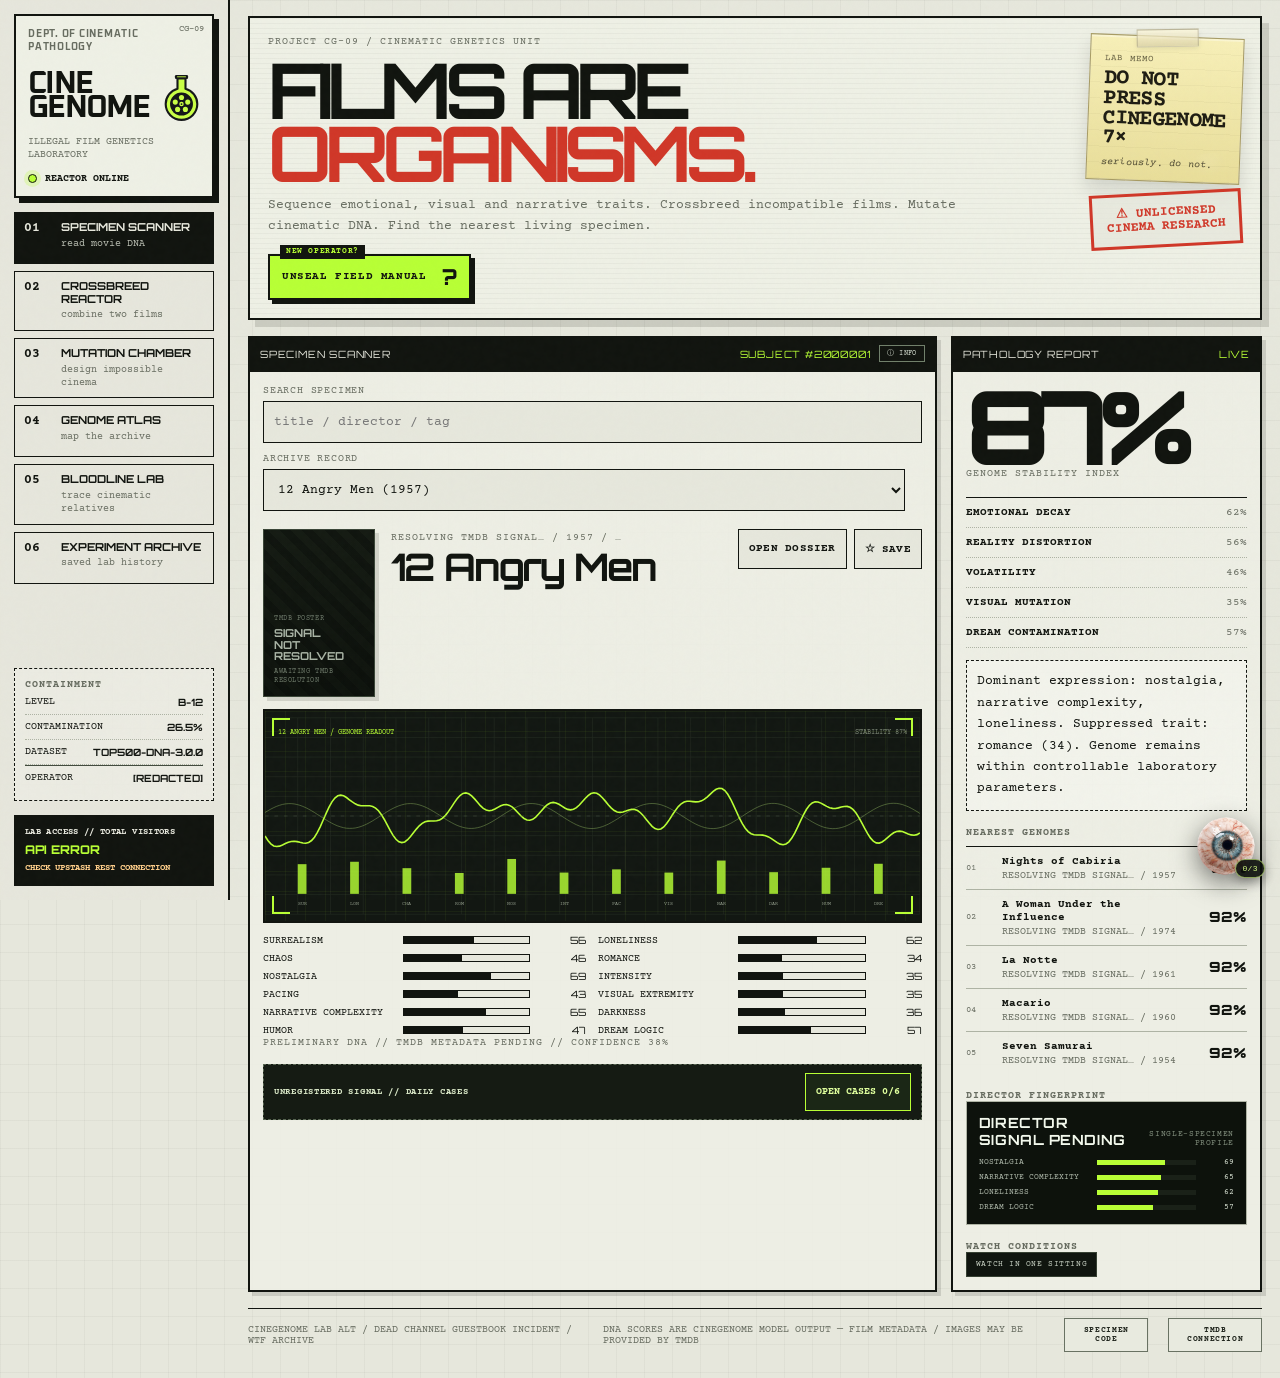
==== commit eedd11a8: "Add files via upload" ====
--- a/index.html
+++ b/index.html
@@ -5,11 +5,9 @@
   <script>
     (function(){
       try{
-        var p=new URLSearchParams(location.search);
-        var forceDesktop=p.get('desktop')==='1' || sessionStorage.getItem('cinegenome_force_desktop')==='1';
-        var narrow=window.matchMedia('(max-width: 760px)').matches;
-        if(narrow && !forceDesktop && !location.pathname.includes('/mobile/')){
-          location.replace('/mobile/');
+        var phone=window.matchMedia('(max-width: 760px), (pointer: coarse) and (max-width: 1024px)').matches;
+        if(phone && !location.pathname.includes('/mobile/')){
+          location.replace('/mobile/' + location.search + location.hash);
         }
       }catch(e){}
     })();
@@ -24,12 +22,17 @@
   <link rel="shortcut icon" href="assets/cinegenome-logo.svg" type="image/svg+xml">
   <link rel="stylesheet" href="css/styles.css" />
   <link rel="stylesheet" href="css/anomaly.css" />
+  <link rel="stylesheet" href="css/field-manual.css" />
+  <link rel="stylesheet" href="css/quarantine.css" />
 </head>
 <body>
 
   <div class="boot-screen" id="bootScreen" aria-live="polite">
     <div class="boot-shell">
-      <div class="boot-mark">CINE<br>GENOME</div>
+      <div class="boot-identity">
+        <div class="boot-mark">CINE<br>GENOME</div>
+        <img class="boot-logo" src="assets/cinegenome-logo.svg" alt="" aria-hidden="true">
+      </div>
       <div class="boot-line">DEPT. OF CINEMATIC PATHOLOGY // CG-09</div>
       <div class="boot-console" id="bootConsole">
         <span>INITIALIZING PATHOLOGY ENGINE...</span>
@@ -97,6 +100,9 @@
           <div class="eyebrow">PROJECT CG-09 / CINEMATIC GENETICS UNIT</div>
           <h1>FILMS ARE <span>ORGANISMS.</span></h1>
           <p>Sequence emotional, visual and narrative traits. Crossbreed incompatible films. Mutate cinematic DNA. Find the nearest living specimen.</p>
+          <button class="field-manual-trigger" type="button" data-field-manual-open aria-haspopup="dialog" aria-controls="fieldManualDialog">
+            <span>UNSEAL FIELD MANUAL</span><b aria-hidden="true">?</b>
+          </button>
         </div>
         <div class="hero-aside">
           <button class="easteregg-note" id="eastereggNote" type="button" aria-label="Do not press the CineGenome logo 7 times">
@@ -409,6 +415,7 @@
           <button class="rx-info-tab" id="rxSynopsisBtn" type="button">SYNOPSIS</button>
           <button class="rx-info-tab" id="rxDnaBtn" type="button">DNA</button>
         </div>
+        <button class="rx-next-dose" id="rxNextDoseBtn" type="button" hidden>NEXT RX // DOSE 2 OF 3 ↗</button>
 
         <div class="rx-detail-panel" id="rxSynopsis" hidden>
           <div class="rx-detail-kicker">FILM DOSSIER</div>
@@ -641,7 +648,7 @@
       <div class="code-body">
         <label for="specimenCodeInput">ENTER SPECIMEN CODE</label>
         <input id="specimenCodeInput" autocomplete="off" spellcheck="false" placeholder="CG-____">
-        <div class="code-readout" id="specimenCodeReadout">AWAITING CODE…</div>
+        <div class="code-readout" id="specimenCodeReadout">AWAITING CODE… // CASE ZERO: CG-000</div>
         <button class="lab-btn primary" type="submit">AUTHENTICATE</button>
       </div>
     </form>
@@ -664,6 +671,8 @@
   <script src="js/anomaly.js"></script>
   <script src="js/picker-sfx.js"></script>
   <script src="js/app.js"></script>
+  <script src="js/quarantine.js"></script>
   <script src="js/visitors.js"></script>
+  <script src="js/field-manual.js"></script>
 </body>
 </html>
--- a/css/styles.css
+++ b/css/styles.css
@@ -2141,3 +2141,14 @@
   margin-left:-3px;
 }
 #rxNext .rx-nav-triangle{border-right:0;border-left:9px solid currentColor;margin-left:3px}
+
+/* V49.10: boot identity uses the same film-flask mark as the lab header. */
+.boot-identity{display:flex;align-items:center;justify-content:space-between;gap:clamp(12px,3vw,22px);min-width:0}
+.boot-identity .boot-mark{min-width:0;font-size:clamp(40px,7vw,76px)}
+.boot-logo{display:block;width:clamp(64px,14vw,116px);height:clamp(64px,14vw,116px);flex:none;object-fit:contain}
+@media(max-width:540px){.boot-shell{padding:20px}.boot-identity .boot-mark{font-size:clamp(36px,9.5vw,62px)}.boot-logo{width:clamp(60px,16vw,95px);height:clamp(60px,16vw,95px)}}
+
+/* V49.12: advance to the next available RX without closing the diagnosis panel. */
+.rx-next-dose{display:block;width:min(100%,430px);min-height:50px;margin:4px auto 10px;padding:10px 16px;border:1px solid #d8ff85;border-radius:7px;background:#d8ff85;color:#11180e;text-align:center;font:700 11px/1.35 var(--font-body,'Courier New',monospace);letter-spacing:.07em;cursor:pointer;transition:transform .16s ease,background .16s ease}
+.rx-next-dose[hidden]{display:none!important}.rx-next-dose:hover,.rx-next-dose:focus-visible{background:#efffbc;transform:translateY(-2px);outline:2px solid #e8ffb9;outline-offset:2px}
+@media(prefers-reduced-motion:reduce){.rx-next-dose{transition:none}}
--- a/css/anomaly.css
+++ b/css/anomaly.css
@@ -275,7 +275,11 @@
   background:radial-gradient(circle at 50% 37%,#76561f,#2c220f 43%,#080b08 100%);
 }
 .creature-reveal-overlay[data-rarity="sr"][data-stage="revealed"]:before{
-  opacity:.52;background:repeating-conic-gradient(from 0deg at 50% 46%,#ffe2a116 0deg 8deg,transparent 9deg 24deg);
+  /* The rays need a square larger than the viewport diagonal. Rotating a
+     viewport-sized rectangle exposed its edges behind the card. */
+  inset:auto;top:50%;left:50%;width:200vmax;height:200vmax;
+  transform:translate(-50%,-50%);
+  opacity:.52;background:repeating-conic-gradient(from 0deg at center,#ffe2a116 0deg 8deg,transparent 9deg 24deg);
   animation:creature-halo 14s linear infinite;
 }
 .creature-reveal-overlay[data-rarity="sr"] .creature-reveal-status{
@@ -286,7 +290,10 @@
 @keyframes creature-charge{from{transform:scale(.98);filter:brightness(1)}to{transform:scale(1.09);filter:brightness(1.65)}}
 @keyframes creature-burst{to{transform:scale(1.3) rotateY(90deg);opacity:0}}
 @keyframes creature-arrive{from{opacity:0;transform:translateY(25px) scale(.78)}to{opacity:1;transform:translateY(0) scale(1)}}
-@keyframes creature-halo{to{transform:rotate(360deg)}}
+@keyframes creature-halo{
+  from{transform:translate(-50%,-50%) rotate(0deg)}
+  to{transform:translate(-50%,-50%) rotate(360deg)}
+}
 @media(max-width:430px){
   .creature-reveal-inner{gap:10px}
   .creature-reveal-overlay[data-stage="revealed"] .creature-card{width:min(290px,100%)}
--- a/css/field-manual.css
+++ b/css/field-manual.css
@@ -0,0 +1,117 @@
+/* Orientation file: one shared view for the desktop and mobile interfaces. */
+.field-manual-trigger{
+  position:relative;display:inline-flex;align-items:center;justify-content:space-between;gap:15px;
+  min-height:46px;margin-top:16px;padding:8px 12px;border:2px solid #11140f;
+  background:#b8ff35;color:#11140f;box-shadow:4px 4px 0 #11140f;
+  font:700 11px/1.2 "Courier Prime","Courier New",monospace;
+  letter-spacing:.055em;text-align:left;cursor:pointer;
+}
+.field-manual-trigger b{font:800 22px/1 "Orbitron",sans-serif}
+.field-manual-trigger:hover,.field-manual-trigger:focus-visible{
+  background:#e4ff9e;box-shadow:1px 1px 0 #11140f;
+  transform:translate(3px,3px);outline:2px solid #11140f;outline-offset:2px;
+}
+.field-manual-trigger:before{
+  content:"NEW OPERATOR?";position:absolute;top:-11px;left:10px;padding:2px 5px;
+  border:1px solid #11140f;background:#11140f;color:#b8ff35;
+  font:700 8px/1 "Courier Prime","Courier New",monospace;
+}
+.field-manual-dialog{
+  width:min(810px,calc(100vw - 24px));max-width:810px;
+  max-height:min(88dvh,920px);margin:auto;padding:0;overflow:auto;
+  border:2px solid #b8ff35;background:#101610;color:#e8f0df;
+  box-shadow:8px 8px 0 #0009;
+}
+.field-manual-dialog::backdrop{background:rgba(3,7,3,.86)}
+.field-manual-shell{min-width:0}
+.field-manual-header{
+  position:sticky;top:0;z-index:2;display:flex;align-items:center;justify-content:space-between;gap:12px;
+  padding:12px 18px;border-bottom:2px solid #b8ff35;background:#b8ff35;color:#11140f;
+}
+.field-manual-header small{display:block;font:700 9px/1.4 "Courier Prime","Courier New",monospace;letter-spacing:.08em}
+.field-manual-header strong{display:block;font:800 clamp(19px,5vw,30px)/1.15 "Orbitron",sans-serif}
+.field-manual-header strong span{color:#476511}
+.field-manual-header button{
+  width:44px;height:44px;flex:0 0 44px;border:1px solid #11140f;
+  background:transparent;color:#11140f;font:25px/1 sans-serif;cursor:pointer;
+}
+.field-manual-header button:hover,.field-manual-header button:focus-visible{
+  background:#11140f;color:#b8ff35;outline:2px solid #11140f;outline-offset:2px;
+}
+.field-manual-tabs{display:grid;grid-template-columns:repeat(4,minmax(0,1fr));border-bottom:1px solid #607d47}
+.field-manual-tabs button{
+  min-height:52px;min-width:0;padding:7px 5px;border:0;border-right:1px solid #425b36;
+  background:#192419;color:#e0edce;cursor:pointer;text-align:center;
+  font:700 10px/1.3 "Courier Prime","Courier New",monospace;
+}
+.field-manual-tabs button:last-child{border-right:0}
+.field-manual-tabs button[aria-pressed="true"]{background:#b8ff35;color:#11140f}
+.field-manual-tabs button:hover,.field-manual-tabs button:focus-visible{
+  outline:2px solid #b8ff35;outline-offset:-3px;
+}
+.field-manual-content{padding:clamp(18px,4vw,32px)}
+.field-manual-content [hidden]{display:none!important}
+.field-manual-kicker{
+  color:#b8ff35;font:700 10px/1.4 "Courier Prime","Courier New",monospace;letter-spacing:.08em;
+}
+.field-manual-content h2{
+  margin:10px 0 16px;color:#f2f6e9;
+  font:800 clamp(22px,5.5vw,36px)/1.12 "Orbitron",sans-serif;overflow-wrap:anywhere;
+}
+.field-manual-content p{
+  margin:0 0 16px;color:#cfdbca;font:13px/1.65 "Courier Prime","Courier New",monospace;
+}
+.field-manual-content p.field-manual-lead{font-size:15px;color:#eef8e7}
+.field-manual-content strong{color:#f2f8eb}
+.field-manual-path{display:grid;gap:8px;margin:22px 0}
+.field-manual-path>div{display:grid;grid-template-columns:42px 1fr;column-gap:12px;align-items:center;padding:11px;border:1px solid #4b6241;background:#172217}
+.field-manual-path b{grid-row:span 2;color:#b8ff35;font:800 20px/1 "Orbitron",sans-serif}
+.field-manual-path strong{font:700 12px/1.3 "Orbitron",sans-serif}
+.field-manual-path span{margin-top:3px;color:#c0cebb;font:11px/1.45 "Courier Prime","Courier New",monospace}
+.field-manual-actions{display:flex;flex-wrap:wrap;gap:8px;margin:20px 0 5px}
+.field-manual-actions button{
+  min-height:46px;padding:9px 13px;border:1px solid #b8ff35;
+  background:#b8ff35;color:#11140f;cursor:pointer;
+  font:700 11px/1.3 "Courier Prime","Courier New",monospace;
+}
+.field-manual-actions button+button{background:#172217;color:#d8ffaf}
+.field-manual-actions button:hover,.field-manual-actions button:focus-visible{
+  outline:3px solid #b8ff35;outline-offset:2px;
+}
+.field-manual-module-grid{display:grid;grid-template-columns:repeat(2,minmax(0,1fr));gap:9px;margin:18px 0}
+.field-manual-module-grid article{padding:15px;border:1px solid #536a46;background:#172217}
+.field-manual-module-grid small,.field-manual-side b{color:#b8ff35;font:700 10px/1.4 "Courier Prime","Courier New",monospace}
+.field-manual-module-grid h3{margin:6px 0 9px;color:#fff;font:700 13px/1.3 "Orbitron",sans-serif;overflow-wrap:anywhere}
+.field-manual-module-grid p{margin:0;font-size:12px}
+.field-manual-side{padding:15px;border-left:4px solid #b8ff35;background:#202b1e}
+.field-manual-side p{margin:7px 0 0}
+.field-manual-content p.field-manual-hint{margin-top:16px;color:#b5c4ac;font-size:11px}
+.field-manual-reward-track{display:grid;grid-template-columns:repeat(3,minmax(0,1fr));gap:7px;margin:22px 0}
+.field-manual-reward-track div{display:grid;gap:6px;min-width:0;padding:13px 8px;border:1px solid #b8ff35;background:#1d2b19;text-align:center}
+.field-manual-reward-track b{color:#b8ff35;font:700 11px "Courier Prime","Courier New",monospace}
+.field-manual-reward-track strong{font:700 clamp(12px,3vw,18px)/1.2 "Orbitron",sans-serif}
+.field-manual-odds{display:flex;flex-wrap:wrap;align-items:center;gap:8px;margin:18px 0;padding:12px;border:1px dashed #88a377}
+.field-manual-odds span{margin-right:auto;color:#b8ff35;font:700 10px "Courier Prime","Courier New",monospace}
+.field-manual-odds b{color:#e5f2dc;font:700 11px "Courier Prime","Courier New",monospace}
+.field-manual-faq{display:grid;gap:8px;margin-top:16px}
+.field-manual-faq details{border:1px solid #566d49;background:#172217}
+.field-manual-faq summary{min-height:48px;padding:13px;color:#f1f8e9;cursor:pointer;font:700 12px/1.4 "Courier Prime","Courier New",monospace}
+.field-manual-faq summary:focus-visible{outline:2px solid #b8ff35;outline-offset:-3px}
+.field-manual-faq details[open]{border-color:#b8ff35}
+.field-manual-faq p{margin:0;padding:0 14px 15px;color:#d0dfc7;font-size:12px}
+.field-manual-footer{padding:14px 22px;border-top:1px dashed #637d54;color:#9eb196;font:700 10px "Courier Prime","Courier New",monospace}
+@media(max-width:600px){
+  .field-manual-dialog{width:100vw;max-width:none;height:100dvh;max-height:none;margin:0;border:0}
+  .field-manual-header{padding-top:calc(10px + env(safe-area-inset-top))}
+  .field-manual-tabs button{min-height:55px;font-size:9px}
+  .field-manual-content{padding:19px 15px 30px}
+  .field-manual-module-grid{grid-template-columns:1fr}
+  .field-manual-actions button{flex:1 1 180px}
+  .field-manual-footer{padding-bottom:calc(16px + env(safe-area-inset-bottom))}
+}
+@media(max-width:360px){
+  .field-manual-tabs{grid-template-columns:repeat(2,minmax(0,1fr))}
+  .field-manual-tabs button:nth-child(2){border-right:0}
+  .field-manual-tabs button:nth-child(-n+2){border-bottom:1px solid #425b36}
+}
+@media(prefers-reduced-motion:reduce){.field-manual-trigger{transition:none}}
--- a/css/quarantine.css
+++ b/css/quarantine.css
@@ -0,0 +1,20 @@
+/* Restricted CG-000 terminal and the daily D-300 recommendation dossier. */
+.m-specimen-code-trigger{border:0;border-bottom:1px dotted currentColor;background:transparent;color:inherit;padding:0 0 2px;font:inherit;letter-spacing:inherit;cursor:pointer}
+.m-specimen-code-trigger:hover,.m-specimen-code-trigger:focus-visible{color:#638623;outline:2px solid #638623;outline-offset:4px}
+.quarantine-dialog,.quarantine-terminal{width:min(760px,calc(100vw - 24px));max-width:none;max-height:min(90dvh,860px);padding:0;border:1px solid #a0bd79;background:#0b100a;color:#e6efdf;box-shadow:0 22px 95px rgba(0,0,0,.65)}
+.quarantine-dialog::backdrop,.quarantine-terminal::backdrop{background:rgba(3,5,3,.85);backdrop-filter:blur(5px)}
+.quarantine-shell>header,.quarantine-terminal-shell>header{display:flex;align-items:center;justify-content:space-between;gap:12px;padding:10px 16px;background:#182317;border-bottom:1px solid #6e9850;color:#d4f6aa;font:700 10px/1.4 'Courier Prime',monospace;letter-spacing:.1em}
+.quarantine-shell>header button,.quarantine-terminal-shell>header button{width:38px;height:38px;flex:none;border:1px solid #8ba482;background:#101a10;color:#f1f9e7;font:24px/1 sans-serif;cursor:pointer}
+.quarantine-body{max-height:calc(min(90dvh,860px) - 59px);overflow:auto;padding:clamp(16px,4vw,30px)}
+.quarantine-kicker{display:block;font:700 10px/1.5 'Courier Prime',monospace;letter-spacing:.1em;color:#b8ff35}
+.quarantine-body h2{margin:13px 0 18px;color:#f5f8ee;font:800 clamp(32px,8vw,58px)/.9 'Orbitron',sans-serif;letter-spacing:-.07em}.quarantine-body h2 em{font-style:normal;color:#b8ff35}
+.quarantine-meta{display:flex;flex-wrap:wrap;gap:7px}.quarantine-meta span{padding:6px;border:1px solid #52654a;color:#cad7c5;font:9px/1.35 'Courier Prime',monospace}
+.quarantine-lead{margin:24px 0 10px;border-left:3px solid #b8ff35;padding:10px 14px;background:#172216;color:#edf6e8;font:700 clamp(13px,3vw,17px)/1.6 'Courier Prime',monospace}
+.quarantine-report{color:#b8c7b3;font:12px/1.65 'Courier Prime',monospace}
+.quarantine-subhead{margin:25px 0 10px;color:#b8ff35;font:700 10px/1.4 'Courier Prime',monospace;letter-spacing:.11em}
+.quarantine-signals{display:grid;gap:9px}.quarantine-signals button{display:grid;gap:6px;width:100%;padding:14px;border:1px solid #52654a;background:#172116;color:#f0f6e9;text-align:left;cursor:pointer;transition:border-color .2s ease,transform .2s ease}.quarantine-signals button:hover,.quarantine-signals button:focus-visible{border-color:#b8ff35;transform:translateX(3px);outline:none}
+.quarantine-signals small{color:#b8ff35;font:700 9px 'Courier Prime',monospace}.quarantine-signals strong{font:800 clamp(15px,4vw,20px)/1.2 'Orbitron',sans-serif;overflow-wrap:anywhere}.quarantine-signals span{font:11px/1.5 'Courier Prime',monospace;color:#c4d2bf}.quarantine-signals b{font:700 9px 'Courier Prime',monospace;color:#b8ff35}
+.quarantine-disclaimer{display:block;margin-top:18px;color:#84947e;font:9px/1.5 'Courier Prime',monospace}
+.quarantine-terminal{width:min(440px,calc(100vw - 24px))}.quarantine-terminal-shell>div{display:grid;gap:13px;padding:20px}.quarantine-terminal label{font:700 10px 'Courier Prime',monospace;color:#d4dfce}.quarantine-terminal input{width:100%;height:48px;background:#050805;border:1px solid #809a72;padding:0 12px;color:#b8ff35;font:16px 'Courier Prime',monospace;text-transform:uppercase}.quarantine-terminal-status{min-height:36px;margin:0;border-left:2px solid #b8ff35;padding:7px;color:#d3dfca;font:10px/1.5 'Courier Prime',monospace}.quarantine-terminal [type=submit]{min-height:46px;border:1px solid #b8ff35;background:#b8ff35;color:#10170c;font:700 11px 'Orbitron',sans-serif;cursor:pointer}
+@media(max-width:480px){.quarantine-meta{display:grid}.quarantine-signals button{padding:12px}.quarantine-dialog,.quarantine-terminal{max-height:94dvh}.quarantine-body{max-height:calc(94dvh - 59px)}}
+@media(prefers-reduced-motion:reduce){.quarantine-signals button{transition:none}}
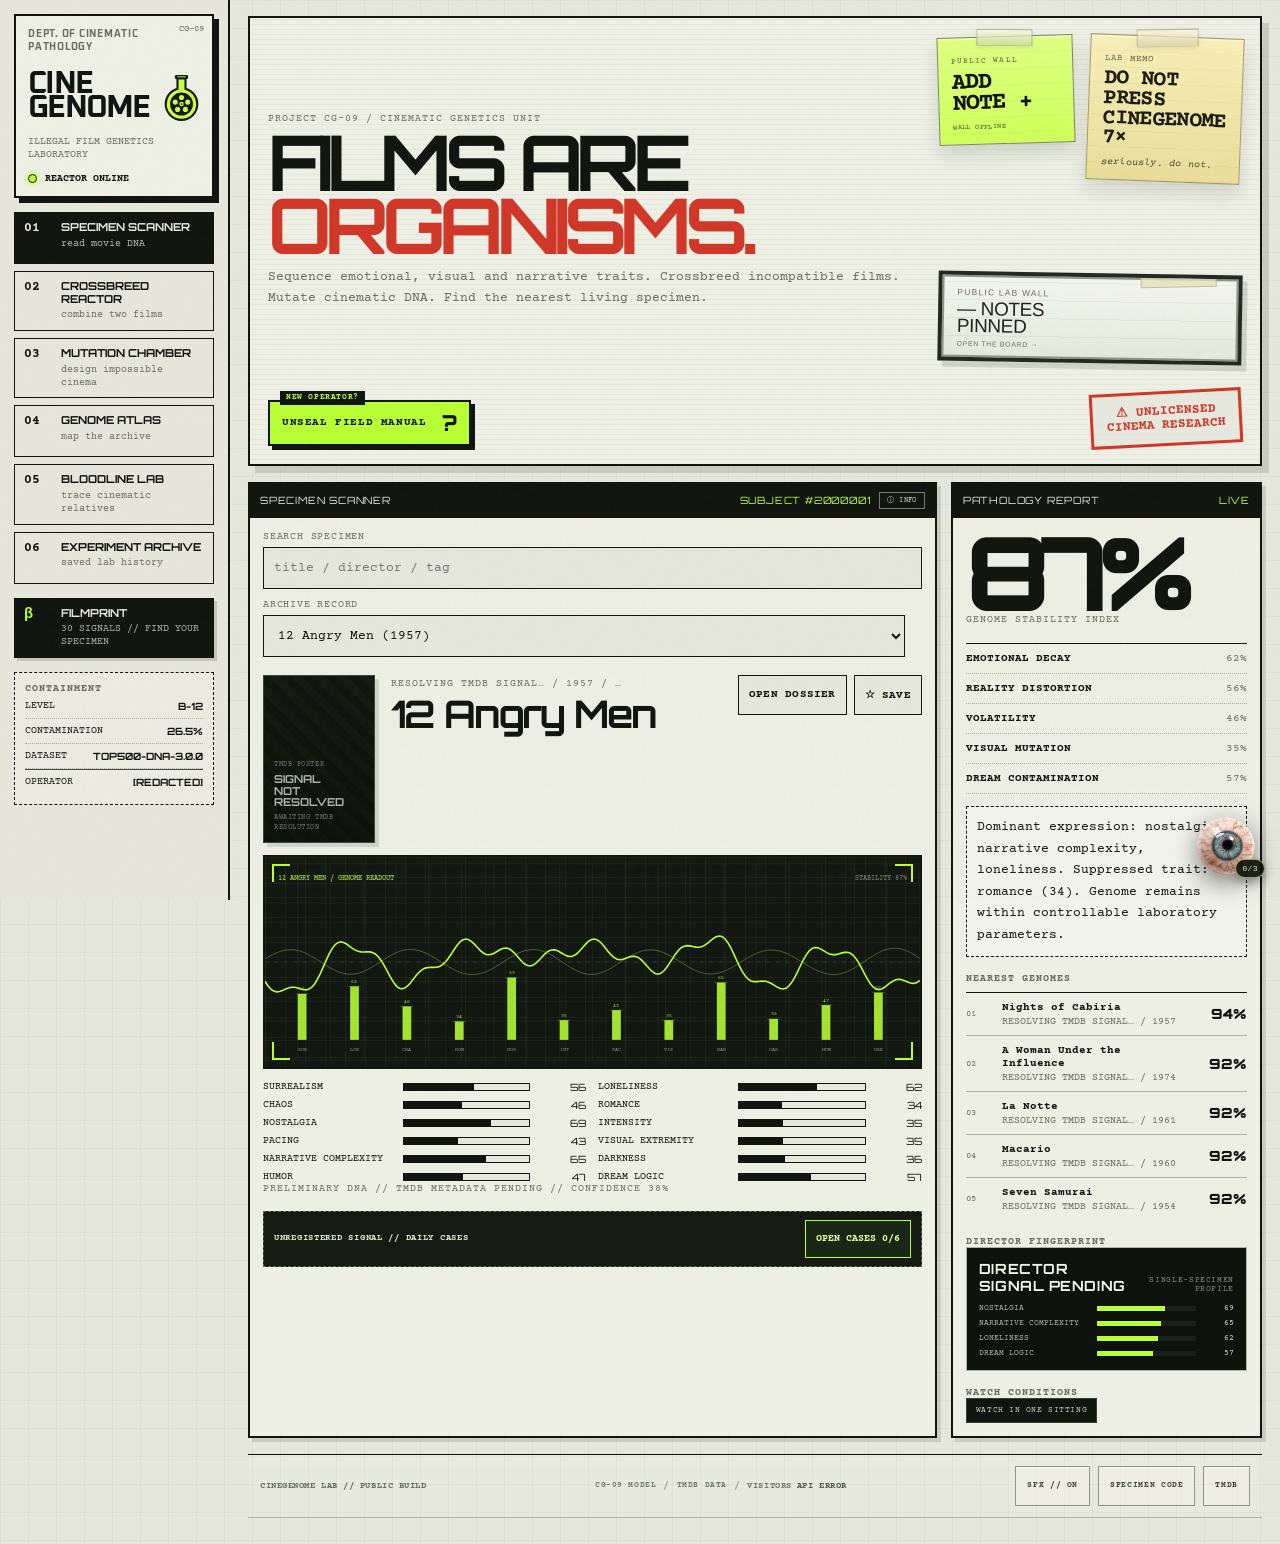
==== commit f8c14a88: "Add files via upload" ====
--- a/index.html
+++ b/index.html
@@ -24,6 +24,9 @@
   <link rel="stylesheet" href="css/anomaly.css" />
   <link rel="stylesheet" href="css/field-manual.css" />
   <link rel="stylesheet" href="css/quarantine.css" />
+  <link rel="stylesheet" href="css/dna-test.css" />
+  <link rel="stylesheet" href="css/lab-notes.css" />
+  <link rel="stylesheet" href="css/yugen-archive.css" />
 </head>
 <body>
 
@@ -78,41 +81,57 @@
         <button class="module-btn" data-view="archive" type="button"><b>06</b><span>EXPERIMENT ARCHIVE<small>saved lab history</small></span></button>
       </nav>
 
-      <section class="containment-card">
+      <button class="module-btn dna-nav-btn" data-view="dna" type="button">
+        <b>β</b><span>FILMPRINT<small>30 SIGNALS // FIND YOUR SPECIMEN</small></span>
+      </button>
+
+      <section class="containment-card sidebar-containment" aria-label="Containment status">
         <div class="section-kicker">CONTAINMENT</div>
         <div class="containment-row"><span>LEVEL</span><strong>B-12</strong></div>
         <div class="containment-row"><span>CONTAMINATION</span><strong id="contaminationReadout">02.1%</strong></div>
         <div class="containment-row"><span>DATASET</span><strong id="datasetVersion">—</strong></div>
-        <button class="containment-row human-record-trigger" id="humanRecordTrigger" type="button">
-          <span>OPERATOR</span><strong>[REDACTED]</strong>
-        </button>
-      </section>
-      <div class="visitor-meter" aria-label="Total unique browser visitors">
-        <span>LAB ACCESS // TOTAL VISITORS</span>
-        <strong data-visitor-total aria-live="polite">—</strong>
-        <small data-visitor-status hidden></small>
-      </div>
+        <button class="containment-row human-record-trigger" id="humanRecordTrigger" type="button"><span>OPERATOR</span><strong>[REDACTED]</strong></button>
+      </section>
+
     </aside>
 
     <main class="main-stage">
       <header class="hero-panel">
-        <div>
-          <div class="eyebrow">PROJECT CG-09 / CINEMATIC GENETICS UNIT</div>
-          <h1>FILMS ARE <span>ORGANISMS.</span></h1>
-          <p>Sequence emotional, visual and narrative traits. Crossbreed incompatible films. Mutate cinematic DNA. Find the nearest living specimen.</p>
+        <div class="hero-copy">
+          <div class="hero-title-cluster">
+            <div class="eyebrow">PROJECT CG-09 / CINEMATIC GENETICS UNIT</div>
+            <h1>FILMS ARE <span>ORGANISMS.</span></h1>
+            <p>Sequence emotional, visual and narrative traits. Crossbreed incompatible films. Mutate cinematic DNA. Find the nearest living specimen.</p>
+          </div>
           <button class="field-manual-trigger" type="button" data-field-manual-open aria-haspopup="dialog" aria-controls="fieldManualDialog">
             <span>UNSEAL FIELD MANUAL</span><b aria-hidden="true">?</b>
           </button>
         </div>
         <div class="hero-aside">
-          <button class="easteregg-note" id="eastereggNote" type="button" aria-label="Do not press the CineGenome logo 7 times">
-            <span class="easteregg-note-tape" aria-hidden="true"></span>
-            <span class="easteregg-note-kicker">lab memo</span>
-            <strong>DO NOT PRESS<br>CINEGENOME<br>7×</strong>
-            <small>seriously. do not.</small>
-          </button>
+          <div class="hero-note-board">
+            <button class="add-lab-note" id="addLabNoteBtn" type="button" aria-haspopup="dialog" aria-controls="labNoteDialog" aria-label="Add a public lab note">
+              <span class="add-lab-note-tape" aria-hidden="true"></span>
+              <span class="add-lab-note-kicker">public wall</span>
+              <strong>ADD<br>NOTE +</strong>
+              <small id="labNoteLiveStatus">live public wall</small>
+            </button>
+            <button class="easteregg-note" id="eastereggNote" type="button" aria-label="Do not press the CineGenome logo 7 times">
+              <span class="easteregg-note-tape" aria-hidden="true"></span>
+              <span class="easteregg-note-kicker">lab memo</span>
+              <strong>DO NOT PRESS<br>CINEGENOME<br>7×</strong>
+              <small>seriously. do not.</small>
+            </button>
+          </div>
+          <a class="lab-wall-whiteboard" id="labWallWhiteboard" href="lab-wall.html" aria-label="Open the public lab wall">
+            <span class="lab-wall-whiteboard-tape" aria-hidden="true"></span>
+            <span class="lab-wall-whiteboard-kicker">PUBLIC LAB WALL</span>
+            <strong><span id="labWallCount">—</span> NOTES<br>PINNED</strong>
+            <small>OPEN THE BOARD →</small>
+          </a>
           <div class="warning-stamp">⚠ UNLICENSED<br>CINEMA RESEARCH</div>
         </div>
+        <div class="lab-note-wall" id="labNoteWall" aria-label="Random public lab notes" aria-live="polite" hidden></div>
+        <div class="lab-note-live-flash" id="labNoteLiveFlash" role="status" aria-live="polite" hidden>TRANSMISSION RECEIVED // NEW NOTE PINNED</div>
       </header>
 
       <section class="view is-active" id="view-scanner" data-view-panel="scanner">
@@ -334,11 +353,29 @@
         </div>
       </section>
 
+      <section class="view dna-test-section" id="view-dna" data-view-panel="dna" aria-labelledby="dnaTestHeading">
+        <div class="dna-test-head">
+          <span>PERSONALITY ASSAY // BETA</span>
+          <h2 id="dnaTestHeading">FILMPRINT</h2>
+          <p>30 SIGNALS. NO LUCK. FIND YOUR CINEMATIC DOUBLE.</p>
+        </div>
+        <div class="dna-test-console" data-dna-test></div>
+      </section>
+
       <footer class="site-footer">
-        <span>CINEGENOME LAB ALT / DEAD CHANNEL GUESTBOOK INCIDENT / WTF ARCHIVE</span>
-        <span>DNA SCORES ARE CINEGENOME MODEL OUTPUT — FILM METADATA / IMAGES MAY BE PROVIDED BY TMDB</span>
-        <button class="footer-link" id="specimenCodeBtn" type="button">SPECIMEN CODE</button>
-        <button class="footer-link" id="tmdbSettingsBtn" type="button">TMDB CONNECTION</button>
+        <div class="footer-identity">CINEGENOME LAB // PUBLIC BUILD</div>
+        <div class="footer-status">
+          <span>CG-09 MODEL</span>
+          <span class="footer-separator" aria-hidden="true">/</span>
+          <span>TMDB DATA</span>
+          <span class="footer-separator" aria-hidden="true">/</span>
+          <span class="footer-visitors" aria-label="Total unique browser visitors">VISITORS <strong data-visitor-total aria-live="polite">—</strong><small data-visitor-status hidden></small></span>
+        </div>
+        <div class="footer-actions">
+          <button class="footer-link footer-sfx-toggle" id="globalSfxToggle" type="button" aria-pressed="true">SFX // ON</button>
+          <button class="footer-link" id="specimenCodeBtn" type="button">SPECIMEN CODE</button>
+          <button class="footer-link" id="tmdbSettingsBtn" type="button">TMDB</button>
+        </div>
       </footer>
     </main>
   </div>
@@ -373,7 +410,7 @@
         </div>
 
         <div class="rx-history" id="rxHistory" hidden aria-label="Today's prescription history">
-          <span class="rx-history-label">DAILY RX MEMORY</span>
+          <span class="rx-history-label">DAILY DOSE MEMORY</span>
           <div class="rx-history-slots" id="rxHistorySlots">
             <button type="button" class="rx-history-slot" data-rx-slot="0" disabled><span>01</span><b>WOUND</b><small>EMPTY</small></button>
             <button type="button" class="rx-history-slot" data-rx-slot="1" disabled><span>02</span><b>MIRROR</b><small>EMPTY</small></button>
@@ -415,7 +452,7 @@
           <button class="rx-info-tab" id="rxSynopsisBtn" type="button">SYNOPSIS</button>
           <button class="rx-info-tab" id="rxDnaBtn" type="button">DNA</button>
         </div>
-        <button class="rx-next-dose" id="rxNextDoseBtn" type="button" hidden>NEXT RX // DOSE 2 OF 3 ↗</button>
+        <button class="rx-next-dose" id="rxNextDoseBtn" type="button" hidden>NEXT DAILY DOSE // 2 OF 3 ↗</button>
 
         <div class="rx-detail-panel" id="rxSynopsis" hidden>
           <div class="rx-detail-kicker">FILM DOSSIER</div>
@@ -654,6 +691,54 @@
     </form>
   </dialog>
 
+  <dialog class="lab-note-dialog" id="labNoteDialog" aria-labelledby="labNoteHeading">
+    <div class="lab-note-shell">
+      <div class="lab-note-dialog-head"><span>LAB NOTES // PUBLIC WALL</span><button id="labNoteClose" type="button" aria-label="Close lab notes">×</button></div>
+      <div class="lab-note-grid">
+        <form class="lab-note-compose" id="labNoteForm">
+          <span class="lab-note-kicker">PUBLIC TRANSMISSION TERMINAL</span>
+          <h2 id="labNoteHeading">PIN A NOTE.</h2>
+          <label class="lab-note-field">
+            <span>MESSAGE <b id="labNoteCount">0/180</b></span>
+            <textarea id="labNoteMessage" maxlength="180" required placeholder="leave something for the next subject..."></textarea>
+          </label>
+          <label class="lab-note-field">
+            <span>LETTERBOXD ID</span>
+            <input id="labNoteLetterboxd" maxlength="80" required autocomplete="off" spellcheck="false" placeholder="/yourletterboxdid">
+          </label>
+          <p class="lab-note-help">USE A LETTERBOXD HANDLE, /HANDLE, @HANDLE, OR YOUR LETTERBOXD PROFILE URL. LINKS INSIDE THE MESSAGE ARE BLOCKED.</p>
+          <button class="lab-note-submit" id="labNoteSubmit" type="submit">PIN NOTE</button>
+          <div class="lab-note-status" id="labNoteStatus" role="status" aria-live="polite">PUBLIC WALL LINK // CONNECTING…</div>
+        </form>
+        <section class="lab-wall-direct" aria-label="Open the live public lab wall">
+          <span class="lab-wall-direct-kicker">PUBLIC LAB WALL // LIVE</span>
+          <a class="lab-wall-direct-board" id="labWallDialogShortcut" href="lab-wall.html">
+            <span class="lab-wall-direct-tape" aria-hidden="true"></span>
+            <span class="lab-wall-direct-scribble" aria-hidden="true">///</span>
+            <strong><span id="labWallDialogCount">—</span> NOTES<br>PINNED</strong>
+            <small>OPEN LIVE WALL →</small>
+          </a>
+          <p>RECENT TRANSMISSIONS LIVE ON THE BOARD. OPEN IT TO BROWSE EVERY NOTE AND INSPECT EACH SUBJECT RECORD.</p>
+          <span class="lab-wall-direct-status" id="labWallDialogStatus">SYNCING PUBLIC WALL…</span>
+        </section>
+      </div>
+    </div>
+  </dialog>
+
+  <dialog class="lab-note-detail-dialog" id="labNoteDetailDialog" aria-labelledby="labNoteDetailHeading">
+    <div class="lab-note-detail-shell">
+      <div class="lab-note-dialog-head"><span>PUBLIC TRANSMISSION // NOTE DETAIL</span><button id="labNoteDetailClose" type="button" aria-label="Close note detail">×</button></div>
+      <div class="lab-note-detail-card">
+        <span class="lab-note-detail-meta" id="labNoteDetailMeta">LAB NOTE // —</span>
+        <blockquote id="labNoteDetailMessage">—</blockquote>
+        <div class="lab-note-detail-footer">
+          <a id="labNoteDetailAuthor" href="https://letterboxd.com/" target="_blank" rel="noopener noreferrer">/subject ↗</a>
+          <span id="labNoteDetailTime">TRANSMITTED // —</span>
+        </div>
+      </div>
+    </div>
+  </dialog>
+
   <dialog class="anomaly-dialog" id="anomalyDialog" aria-labelledby="anomalyHeading">
     <header><span>CG-09 // RESTRICTED INCIDENT</span><button id="anomalyClose" type="button" aria-label="Close anomaly case">×</button></header>
     <div class="anomaly-body" id="anomalyCaseContent"></div>
@@ -663,15 +748,19 @@
   <script src="data/movies.js"></script>
   <script src="data/top500.js"></script>
   <script src="data/top500-enriched.js"></script>
+  <script src="data/fans250.js"></script>
   <script src="data/watch-once-extra.js"></script>
   <script src="data/dead-channel-300.js"></script>
   <script src="js/dna-model.js"></script>
   <script src="data/tmdb-config.js"></script>
   <script src="js/tmdb.js"></script>
+  <script src="js/yugen-archive.js"></script>
   <script src="js/anomaly.js"></script>
   <script src="js/picker-sfx.js"></script>
   <script src="js/app.js"></script>
   <script src="js/quarantine.js"></script>
+  <script src="js/dna-test.js"></script>
+  <script src="js/lab-notes.js"></script>
   <script src="js/visitors.js"></script>
   <script src="js/field-manual.js"></script>
 </body>
--- a/css/styles.css
+++ b/css/styles.css
@@ -77,6 +77,26 @@
 .lab-btn:hover,.icon-btn:hover{background:#fff}
 .lab-btn.primary{background:var(--acid);box-shadow:3px 3px 0 var(--ink)}
 .lab-btn.danger{border-color:var(--blood);color:var(--blood)}
+
+/* BETA 40 — tactile primary lab actions (matched to the Field Manual trigger). */
+#breedBtn,#saveMutationBtn,#traceBloodlineBtn{
+  border:2px solid var(--ink);
+  box-shadow:4px 4px 0 var(--ink);
+  transition:transform .075s ease,box-shadow .075s ease,background .12s ease;
+  cursor:pointer;
+}
+#breedBtn:hover,#saveMutationBtn:hover,#traceBloodlineBtn:hover,
+#breedBtn:focus-visible,#saveMutationBtn:focus-visible,#traceBloodlineBtn:focus-visible{
+  background:#e4ff9e;
+  box-shadow:2px 2px 0 var(--ink);
+  transform:translate(2px,2px);
+  outline:2px solid var(--ink);
+  outline-offset:2px;
+}
+#breedBtn:active,#saveMutationBtn:active,#traceBloodlineBtn:active{
+  transform:translate(4px,4px);
+  box-shadow:0 0 0 var(--ink);
+}
 .full-width{width:100%}
 .scope-wrap{border:2px solid var(--ink);background:#121712;position:relative;overflow:hidden}
 .scope-wrap:before{content:"";position:absolute;inset:0;background:linear-gradient(rgba(184,255,53,.05) 1px,transparent 1px),linear-gradient(90deg,rgba(184,255,53,.05) 1px,transparent 1px);background-size:20px 20px;pointer-events:none}
@@ -99,15 +119,15 @@
 .rank-list{margin-top:8px}.rank-item{display:grid;grid-template-columns:24px minmax(0,1fr) auto;gap:8px;align-items:center;border-top:1px solid var(--line);padding:8px 0}.rank-item:first-child{border-top:1px solid var(--ink)}.rank-num{font-size:9px;color:var(--muted)}.rank-title{font-size:10px;font-weight:700}.rank-meta{font-size:8px;color:var(--muted);margin-top:2px}.rank-score{font-size:14px;font-weight:900}
 .parent-grid{display:grid;grid-template-columns:1fr auto 1fr;gap:10px;align-items:end}.cross-glyph{font-size:31px;padding-bottom:4px}
 .balance-block{border:1px solid var(--ink);padding:10px;margin-top:12px;background:rgba(255,255,255,.18)}.balance-block input{width:100%;accent-color:var(--blood)}.balance-label,.balance-numbers{display:flex;justify-content:space-between;gap:12px;font-size:9px}.balance-label{margin-bottom:6px}.balance-numbers{margin-top:3px;color:var(--muted)}
-.action-row{display:flex;gap:8px;flex-wrap:wrap;margin:12px 0}.mutation-layout{display:grid;grid-template-columns:minmax(0,1fr) 130px;gap:15px;margin-top:14px}.mutation-controls{display:grid;gap:9px}.mutation-control{display:grid;grid-template-columns:140px minmax(0,1fr) 36px;gap:8px;align-items:center;font-size:9px}.mutation-control input{width:100%;accent-color:var(--blood)}
-.test-tubes{display:grid;grid-template-columns:repeat(3,1fr);gap:7px;align-content:end}.tube-wrap{text-align:center}.tube{height:94px;border:2px solid var(--ink);border-top-width:5px;border-radius:0 0 12px 12px;position:relative;background:linear-gradient(to top,var(--acid) 0 var(--level),transparent var(--level) 100%);overflow:hidden}.tube:after{content:"";position:absolute;inset:auto 2px 2px;height:var(--level);background:repeating-linear-gradient(0deg,rgba(17,20,15,.1) 0 3px,transparent 3px 6px)}.tube-label{font-size:7px;margin-top:4px;white-space:nowrap;overflow:hidden;text-overflow:ellipsis}
+.action-row{display:flex;gap:8px;flex-wrap:wrap;margin:12px 0}.mutation-layout{display:grid;grid-template-columns:minmax(0,1fr) 248px;gap:20px;margin-top:14px;align-items:start}.mutation-controls{display:grid;gap:9px}.mutation-control{display:grid;grid-template-columns:140px minmax(0,1fr) 36px;gap:8px;align-items:center;font-size:9px}.mutation-control input{width:100%;accent-color:var(--blood)}
+.test-tubes{display:grid;grid-template-columns:repeat(3,minmax(0,1fr));gap:14px 10px;align-content:start;padding-top:6px}.tube-wrap{text-align:center;display:grid;justify-items:center;gap:7px}.tube{position:relative;width:62px;height:128px;border:3px solid var(--ink);border-top-width:7px;border-radius:0 0 18px 18px;background:linear-gradient(to top,var(--acid) 0 var(--level),rgba(244,246,238,.42) var(--level) 100%);box-shadow:inset 0 0 0 1px rgba(255,255,255,.2),0 4px 10px rgba(17,20,15,.07);overflow:hidden}.tube:before{content:"";position:absolute;left:8px;top:9px;bottom:12px;width:7px;border-radius:999px;background:linear-gradient(180deg,rgba(255,255,255,.55),rgba(255,255,255,0));pointer-events:none}.tube:after{content:"";position:absolute;left:4px;right:4px;bottom:4px;height:max(0px,calc(var(--level) - 4px));border-radius:0 0 12px 12px;background:repeating-linear-gradient(0deg,rgba(17,20,15,.11) 0 3px,transparent 3px 7px);pointer-events:none}.tube-label{max-width:74px;font-size:7px;line-height:1.25;white-space:normal;text-align:center;letter-spacing:.08em}
 .atlas-wrap{border:2px solid var(--ink);background:#121712;margin-top:12px;overflow:hidden}.atlas-wrap svg{display:block;width:100%;height:auto}.atlas-detail{border:1px dashed var(--ink);padding:10px;font-size:10px;margin-top:10px;min-height:42px}.atlas-node{cursor:pointer}.atlas-node:hover circle{stroke-width:3}.atlas-axis-label{fill:#b5bbac;font-size:11px}.atlas-tick{fill:#777f70;font-size:8px}.atlas-grid{stroke:#2d342b;stroke-width:1}.atlas-dot-label{fill:#edf1e4;font-size:8px;pointer-events:none}
 .table-wrap{overflow:auto;border:1px solid var(--ink);margin-top:12px}.specimen-table{width:100%;border-collapse:collapse;min-width:820px;font-size:9px}.specimen-table th{position:sticky;top:0;background:var(--ink);color:var(--paper);text-align:left;padding:8px;letter-spacing:.05em}.specimen-table td{padding:8px;border-top:1px solid var(--line);vertical-align:top}.specimen-table tr:hover td{background:rgba(184,255,53,.16)}.specimen-table .title-cell strong{display:block;font-size:10px}.specimen-table .title-cell span{display:block;color:var(--muted);margin-top:2px}.table-action{border:1px solid var(--ink);background:transparent;font-size:8px;padding:5px 7px}.table-action:hover{background:var(--acid)}
 .archive-actions{display:flex;align-items:center;justify-content:space-between;gap:12px;margin-bottom:10px}.archive-cards{display:grid;gap:8px}.archive-card{border:1px solid var(--ink);padding:10px;background:rgba(255,255,255,.18)}.archive-card-head{display:flex;justify-content:space-between;gap:10px}.archive-card h3{font-size:12px;margin:0}.archive-card p{font-size:9px;color:var(--muted);line-height:1.45;margin:7px 0 0}.archive-type{font-size:8px;border:1px solid var(--ink);padding:3px 5px;height:max-content}.empty-state{border:1px dashed var(--line);padding:20px;text-align:center;color:var(--muted);font-size:10px}
 .system-log{font-size:9px;line-height:1.5;max-height:560px;overflow:auto}.log-row{display:grid;grid-template-columns:52px 1fr;gap:8px;padding:5px 0;border-bottom:1px dotted var(--line)}.log-time{color:var(--muted)}
 .site-footer{display:flex;justify-content:space-between;gap:20px;margin-top:16px;border-top:1px solid var(--ink);padding-top:9px;font-size:8px;color:var(--muted)}
-@media(max-width:980px){.app-shell{grid-template-columns:190px minmax(0,1fr)}.two-col{grid-template-columns:1fr}.dna-grid{grid-template-columns:1fr}.mutation-layout{grid-template-columns:1fr}.test-tubes{grid-template-columns:repeat(6,1fr)}}
-@media(max-width:760px){.app-shell{display:block}.sidebar{position:relative;height:auto;border-right:0;border-bottom:2px solid var(--ink)}.module-nav{grid-template-columns:repeat(2,minmax(0,1fr))}.containment-card{margin-top:0}.main-stage{padding:12px}.hero-panel{grid-template-columns:1fr}.warning-stamp{justify-self:start}.parent-grid{grid-template-columns:1fr}.cross-glyph{text-align:center}.mutation-topline{align-items:stretch}.mutation-topline .lab-btn{flex:1}.database-toolbar,.atlas-toolbar{align-items:stretch}.site-footer{flex-direction:column}.test-tubes{grid-template-columns:repeat(3,1fr)}}
+@media(max-width:980px){.app-shell{grid-template-columns:190px minmax(0,1fr)}.two-col{grid-template-columns:1fr}.dna-grid{grid-template-columns:1fr}.mutation-layout{grid-template-columns:1fr}.test-tubes{grid-template-columns:repeat(6,minmax(0,1fr));justify-items:center;padding-top:2px}.tube{width:56px;height:118px}}
+@media(max-width:760px){.app-shell{display:block}.sidebar{position:relative;height:auto;border-right:0;border-bottom:2px solid var(--ink)}.module-nav{grid-template-columns:repeat(2,minmax(0,1fr))}.containment-card{margin-top:0}.main-stage{padding:12px}.hero-panel{grid-template-columns:1fr}.warning-stamp{justify-self:start}.parent-grid{grid-template-columns:1fr}.cross-glyph{text-align:center}.mutation-topline{align-items:stretch}.mutation-topline .lab-btn{flex:1}.database-toolbar,.atlas-toolbar{align-items:stretch}.site-footer{flex-direction:column}.test-tubes{grid-template-columns:repeat(3,minmax(0,1fr));justify-items:center}}
 @media(max-width:500px){.module-nav{grid-template-columns:1fr}.brand-mark{font-size:27px}h1{font-size:46px}.dna-row{grid-template-columns:105px minmax(0,1fr) 30px}.mutation-control{grid-template-columns:110px minmax(0,1fr) 32px}.specimen-header{flex-direction:column}.icon-btn{width:100%}.panel-body{padding:10px}}
 @media(prefers-reduced-motion:reduce){*{scroll-behavior:auto!important;transition:none!important;animation:none!important}}
 
@@ -482,7 +502,7 @@
 .rx-scan-line{opacity:1!important;visibility:visible!important;display:grid!important;grid-template-columns:42px 1fr!important;gap:8px!important;color:#bac3b5!important}
 .rx-scan-line b{color:#657060!important}.rx-scan-line i{color:#dce3d7!important}.rx-scan-line:last-child i{color:#d8ff85!important}
 
-/* daily RX memory */
+/* daily dose memory */
 .rx-history{display:grid;grid-template-columns:auto 1fr;gap:12px;align-items:center;margin:2px 0 4px;padding:10px 0 2px;border-top:1px solid rgba(102,113,95,.25)}
 .rx-history[hidden]{display:none!important}
 .rx-history-label{font-family:var(--mono);font-size:7.5px;letter-spacing:.1em;color:#687463;white-space:nowrap}
@@ -1401,7 +1421,7 @@
 }
 .boot-screen.is-gone{opacity:0;visibility:hidden;pointer-events:none}
 .boot-shell{width:min(650px,calc(100vw - 36px));border:2px solid #11140f;padding:24px;background:#e8eadf;box-shadow:10px 10px 0 rgba(17,20,15,.15)}
-.boot-mark{font-family:var(--font-brand,"Oxanium",sans-serif);font-size:clamp(52px,11vw,92px);font-weight:700;line-height:.68;letter-spacing:-.075em}
+.boot-mark{font-family:var(--font-brand,"Oxanium",sans-serif);font-size:clamp(52px,11vw,92px);font-weight:700;line-height:.77;letter-spacing:-.055em}
 .boot-line{border-top:2px solid #11140f;border-bottom:1px solid #697263;margin:21px 0 13px;padding:7px 0;font-family:var(--font-body);font-size:8px;letter-spacing:.12em}
 .boot-console{display:grid;gap:5px;min-height:88px;font-family:var(--font-body);font-size:9px;color:#576052}
 .boot-console span{opacity:0;animation:bootLine .12s ease forwards}
@@ -2152,3 +2172,337 @@
 .rx-next-dose{display:block;width:min(100%,430px);min-height:50px;margin:4px auto 10px;padding:10px 16px;border:1px solid #d8ff85;border-radius:7px;background:#d8ff85;color:#11180e;text-align:center;font:700 11px/1.35 var(--font-body,'Courier New',monospace);letter-spacing:.07em;cursor:pointer;transition:transform .16s ease,background .16s ease}
 .rx-next-dose[hidden]{display:none!important}.rx-next-dose:hover,.rx-next-dose:focus-visible{background:#efffbc;transform:translateY(-2px);outline:2px solid #e8ffb9;outline-offset:2px}
 @media(prefers-reduced-motion:reduce){.rx-next-dose{transition:none}}
+
+/* ===== CINEGENOME ALT v49.13 BETA 2 / RX handwritten discovery note ===== */
+.hero-note-board{
+  display:flex;
+  align-items:flex-start;
+  justify-content:flex-end;
+  gap:34px;
+  position:relative;
+}
+.rx-header-note{
+  -webkit-appearance:none;
+  appearance:none;
+  position:relative;
+  width:314px;
+  height:110px;
+  margin:2px 0 0;
+  padding:0;
+  border:0;
+  background:transparent;
+  color:var(--blood);
+  cursor:pointer;
+  transform:rotate(-1deg);
+  isolation:isolate;
+  transition:transform .16s ease,filter .16s ease;
+}
+.rx-header-note:before{content:none}
+.rx-header-note-copy{
+  position:absolute;
+  left:0;
+  top:8px;
+  z-index:4;
+  width:max-content;
+  max-width:none;
+  text-align:left;
+  transform:rotate(-3deg);
+  pointer-events:none;
+}
+.rx-header-note-copy b{
+  display:block;
+  white-space:nowrap;
+  font-family:"Segoe Print","Bradley Hand","Comic Sans MS",cursive;
+  font-size:21px;
+  line-height:1;
+  letter-spacing:-.045em;
+  font-weight:700;
+  color:#ef2118;
+  text-shadow:.35px .35px 0 rgba(124,16,10,.18);
+}
+.rx-header-note-copy small{display:none}
+.rx-header-arrow{
+  position:absolute;
+  left:119px;
+  top:35px;
+  z-index:2;
+  width:114px;
+  height:68px;
+  object-fit:contain;
+  object-position:center;
+  mix-blend-mode:normal;
+  transform:rotate(-8deg);
+  filter:saturate(1.28) contrast(1.08);
+  pointer-events:none;
+}
+.rx-header-eye{
+  position:absolute;
+  right:0;
+  top:18px;
+  z-index:3;
+  width:92px;
+  height:92px;
+  object-fit:contain;
+  filter:drop-shadow(0 5px 6px rgba(17,20,15,.18));
+  transform:rotate(3deg);
+  pointer-events:none;
+}
+.rx-header-note:hover{
+  transform:rotate(-.3deg) translateY(-2px) scale(1.012);
+  filter:brightness(1.03);
+}
+.rx-header-note:focus-visible{
+  outline:2px dashed var(--blood);
+  outline-offset:5px;
+}
+@media(max-width:1180px){
+  .hero-note-board{flex-direction:column-reverse;align-items:flex-end;gap:13px}
+  .rx-header-note{width:292px;height:103px;margin-right:4px}
+  .rx-header-note-copy b{font-size:19px}
+  .rx-header-arrow{left:108px;top:33px;width:107px;height:64px}
+  .rx-header-eye{right:0;top:16px;width:85px;height:85px}
+}
+@media(max-width:760px){
+  .hero-note-board{align-items:flex-start;gap:14px}
+  .rx-header-note{width:min(290px,88vw);height:102px;margin-right:0}
+  .rx-header-note-copy{left:1px;top:8px}
+  .rx-header-note-copy b{font-size:18px}
+  .rx-header-arrow{left:104px;top:34px;width:100px;height:60px}
+  .rx-header-eye{right:2px;top:17px;width:82px;height:82px}
+}
+\n\n/* ===== CINEGENOME ALT v49.13 BETA37 / pre-v50 typography spacing ===== */\n/* Orbitron closes counters and diagonal joins aggressively at large sizes.\n   Relax the tracking without losing the compressed lab-poster character. */\n.hero-panel h1{\n  letter-spacing:-.035em!important;\n  word-spacing:.075em;\n  line-height:.84;\n  font-kerning:normal;\n}\n.massive-number{\n  letter-spacing:-.035em!important;\n  font-kerning:normal;\n}\n@media(max-width:760px){\n  .hero-panel h1{letter-spacing:-.025em!important;word-spacing:.06em}\n  .massive-number{letter-spacing:-.025em!important}\n}\n
+
+/* ===== CINEGENOME ALT v49.13 BETA51 / cohesion polish ===== */
+:root{
+  --motion-micro:180ms;
+  --motion-card:380ms;
+  --motion-scene:900ms;
+  --motion-ease:cubic-bezier(.2,.72,.2,1);
+}
+.module-btn{transition:background var(--motion-micro) ease,color var(--motion-micro) ease,transform var(--motion-micro) var(--motion-ease)}
+.module-btn:not(.is-active):active{transform:translateX(3px) scale(.992)}
+.footer-sfx-toggle.is-muted{opacity:.58!important;border-style:dashed!important}
+
+/* Mutation chamber: persistent DOM lets the liquid level glide instead of popping on every slider input. */
+.tube-fill{transition:height 420ms cubic-bezier(.22,.72,.18,1);will-change:height}
+.tube-value{transition:transform 220ms var(--motion-ease),background 220ms ease}
+.tube:hover .tube-value{transform:translateX(-50%) translateY(-2px);background:#fffbdc}
+.tube-meniscus{position:absolute;left:-4px;right:-4px;top:-4px;height:9px;border-radius:50%;background:rgba(216,255,93,.9);box-shadow:0 1px 0 rgba(255,255,255,.45) inset,0 1px 4px rgba(88,129,14,.24);animation:tubeMeniscusDrift 3.8s ease-in-out infinite alternate}
+.tube-liquid{animation:tubeLiquidDrift 4.6s linear infinite}
+@keyframes tubeMeniscusDrift{from{transform:translateX(-1px) scaleX(.98)}to{transform:translateX(1px) scaleX(1.03)}}
+@keyframes tubeLiquidDrift{from{transform:translateY(0)}to{transform:translateY(9px)}}
+@media(prefers-reduced-motion:reduce){.tube-fill{transition:none}.tube-meniscus,.tube-liquid{animation:none}}
+
+
+/* ===== CINEGENOME ALT v49.13 BETA52 / footer + mutation rollback polish ===== */
+.site-footer{
+  display:grid!important;grid-template-columns:minmax(0,1fr) auto!important;gap:10px 18px!important;align-items:center!important;
+  min-width:0;line-height:1.45
+}
+.site-footer .footer-copy{display:flex;align-items:center;flex-wrap:wrap;gap:5px 18px;min-width:0}
+.site-footer .footer-copy>span{min-width:0;max-width:100%;overflow-wrap:anywhere}
+.site-footer .footer-visitors{white-space:nowrap}
+.site-footer .footer-actions{display:flex;align-items:center;justify-content:flex-end;gap:8px;flex-wrap:wrap}
+.site-footer .footer-actions .footer-link{flex:0 0 auto;white-space:nowrap}
+@media(max-width:1280px){
+  .site-footer{grid-template-columns:1fr!important}
+  .site-footer .footer-actions{justify-content:flex-start}
+}
+@media(max-width:760px){
+  .site-footer .footer-copy{display:grid;gap:7px}
+  .site-footer .footer-actions{display:grid;grid-template-columns:1fr;gap:7px;width:100%}
+  .site-footer .footer-actions .footer-link{width:100%!important}
+}
+
+/* Keep the cleaner Beta50 tube layout, but restore the original immediate mutation response. */
+.tube-fill{transition:none!important;will-change:auto!important}
+.tube-liquid{animation:none!important;transform:none!important}
+.tube-meniscus{display:none!important}
+
+
+/* ===== CINEGENOME ALT v49.13 BETA55 / mutation chamber rollback ===== */
+/* Mutation Chamber returns to the Beta52 layout/flow. Only the vessel appearance
+   uses the simpler Beta49 tube model, while keeping the Beta52 3x2 placement. */
+.test-tubes{grid-template-columns:repeat(3,minmax(0,1fr));gap:14px 10px;align-content:start;padding-top:6px}
+.tube-wrap{text-align:center;display:grid;justify-items:center;gap:7px}
+.tube{
+  width:62px;height:112px;border:2px solid var(--ink);border-top-width:5px;border-radius:0 0 12px 12px;
+  position:relative;background:linear-gradient(to top,var(--acid) 0 var(--level),transparent var(--level) 100%);
+  box-shadow:none;overflow:hidden
+}
+.tube:before{content:none!important}
+.tube:after{content:"";position:absolute;inset:auto 2px 2px;height:var(--level);background:repeating-linear-gradient(0deg,rgba(17,20,15,.1) 0 3px,transparent 3px 6px)}
+.tube-label{max-width:78px;font-size:7px;line-height:1.25;white-space:normal;text-align:center;letter-spacing:.07em}
+
+/* Atlas: clicking a specimen now leaves a visible selected state instead of only a hover pulse. */
+.atlas-node circle{transform-box:fill-box;transform-origin:center;transition:transform .24s cubic-bezier(.2,.75,.2,1),opacity .2s ease,stroke-width .2s ease,filter .2s ease}
+.atlas-node.is-selected circle{transform:scale(1.48);opacity:1;stroke-width:3.1;filter:drop-shadow(0 0 7px rgba(184,255,53,.62))}
+.atlas-node.is-selected .atlas-dot-label{font-weight:800;fill:#f5ffd6}
+.atlas-detail{min-height:86px;padding:14px 16px;overflow:hidden;background:rgba(255,255,255,.27);display:flex;align-items:center}
+.atlas-detail-card{display:grid;margin:-14px -16px;width:calc(100% + 32px);grid-template-columns:minmax(0,1.4fr) auto auto;align-items:center;gap:18px;min-height:84px;padding:14px 16px}
+.atlas-detail-copy{min-width:0;display:grid;gap:3px}
+.atlas-detail-copy>span{font:800 7px/1 var(--mono);letter-spacing:.13em;color:var(--muted)}
+.atlas-detail-copy strong{font:900 17px/1.05 var(--display);letter-spacing:-.035em;white-space:nowrap;overflow:hidden;text-overflow:ellipsis}
+.atlas-detail-copy strong em{font:700 9px/1 var(--mono);font-style:normal;letter-spacing:.05em;color:var(--muted)}
+.atlas-detail-copy small{font:700 8px/1.3 var(--mono);letter-spacing:.06em;color:var(--muted);white-space:nowrap;overflow:hidden;text-overflow:ellipsis}
+.atlas-detail-coordinates{display:grid;grid-template-columns:repeat(2,minmax(86px,1fr));gap:7px}
+.atlas-detail-coordinates span{display:grid;grid-template-columns:1fr auto;align-items:center;gap:9px;border:1px solid var(--line);background:rgba(255,255,255,.34);padding:8px 9px}
+.atlas-detail-coordinates i{font:700 7px/1.2 var(--mono);font-style:normal;letter-spacing:.08em;color:var(--muted)}
+.atlas-detail-coordinates b{font:900 13px/1 var(--mono);color:var(--ink)}
+.atlas-detail-scan{min-height:42px;padding:9px 13px;white-space:nowrap;border:1px solid var(--ink);background:var(--acid);font-weight:900}
+.atlas-detail-scan:hover,.atlas-detail-scan:focus-visible{background:#dfff91;outline:2px solid var(--ink);outline-offset:2px}
+@media(max-width:980px){
+  .atlas-detail-card{grid-template-columns:1fr auto}
+  .atlas-detail-coordinates{grid-row:2;grid-column:1/-1}
+}
+@media(max-width:620px){
+  .atlas-detail-card{grid-template-columns:1fr;gap:11px}
+  .atlas-detail-coordinates{grid-row:auto;grid-column:auto;grid-template-columns:1fr 1fr}
+  .atlas-detail-scan{width:100%}
+}
+
+
+/* ===== CINEGENOME ALT v49.13 BETA56 / compact footer ===== */
+.site-footer{
+  display:grid!important;grid-template-columns:minmax(0,1fr) auto!important;align-items:center!important;
+  gap:8px 14px!important;margin-top:14px!important;padding:11px 0 12px!important;min-height:48px;
+  border-top:1px solid var(--ink);font-size:7.5px!important;line-height:1.3!important
+}
+.site-footer .footer-copy{display:flex!important;align-items:center!important;gap:6px 15px!important;flex-wrap:wrap!important;min-width:0;transform:translateY(2px)}
+.site-footer .footer-copy>span{white-space:nowrap;overflow:hidden;text-overflow:ellipsis;max-width:100%}
+.site-footer .footer-visitors{flex:0 0 auto!important}
+.site-footer .footer-actions{display:flex!important;align-items:center!important;justify-content:flex-end!important;gap:7px!important;flex-wrap:nowrap!important}
+.site-footer .footer-actions .footer-link{
+  width:auto!important;min-width:0!important;min-height:38px!important;padding:7px 13px!important;
+  font-size:8px!important;line-height:1!important;white-space:nowrap!important
+}
+@media(max-width:1180px){
+  .site-footer{grid-template-columns:1fr!important;gap:8px!important}
+  .site-footer .footer-actions{justify-content:flex-start!important}
+  .site-footer .footer-copy>span{white-space:normal}
+}
+@media(max-width:760px){
+  .site-footer{padding:10px 0 12px!important}
+  .site-footer .footer-copy{display:grid!important;gap:5px!important;transform:none}
+  .site-footer .footer-actions{display:grid!important;grid-template-columns:repeat(3,minmax(0,1fr))!important;width:100%!important}
+  .site-footer .footer-actions .footer-link{width:100%!important;padding:8px 6px!important}
+}
+
+
+/* ===== CINEGENOME ALT v49.13 BETA57 / compact premium footer rail ===== */
+.site-footer{
+  display:grid!important;
+  grid-template-columns:minmax(190px,1fr) auto minmax(260px,1fr)!important;
+  align-items:center!important;
+  justify-content:center!important;
+  column-gap:22px!important;
+  min-height:64px!important;
+  margin-top:16px!important;
+  padding:9px 16px!important;
+  border-top:1px solid var(--ink)!important;
+  border-bottom:1px solid rgba(17,20,15,.28)!important;
+  background:linear-gradient(180deg,rgba(255,255,255,.12),rgba(255,255,255,.035))!important;
+  color:var(--muted)!important;
+  font-size:8.5px!important;
+  line-height:1!important;
+  letter-spacing:.065em!important;
+}
+.site-footer .footer-identity{
+  justify-self:start;
+  align-self:center;
+  white-space:nowrap;
+  font-weight:700;
+  color:#677065;
+}
+.site-footer .footer-status{
+  justify-self:center;
+  align-self:center;
+  display:flex;
+  align-items:center;
+  justify-content:center;
+  gap:9px;
+  white-space:nowrap;
+  color:#737c70;
+  font-weight:700;
+}
+.site-footer .footer-separator{color:#a0a89a;font-size:10px;transform:translateY(-.5px)}
+.site-footer .footer-visitors{
+  display:inline-flex!important;
+  align-items:center!important;
+  gap:5px!important;
+  white-space:nowrap!important;
+  font-size:8.5px!important;
+  letter-spacing:.065em!important;
+}
+.site-footer .footer-visitors strong{font-size:9px!important;color:#535c51!important}
+.site-footer .footer-actions{
+  justify-self:end;
+  align-self:center;
+  display:flex!important;
+  align-items:center!important;
+  justify-content:center!important;
+  gap:8px!important;
+  flex-wrap:nowrap!important;
+}
+.site-footer .footer-actions .footer-link{
+  display:inline-flex!important;
+  align-items:center!important;
+  justify-content:center!important;
+  width:auto!important;
+  min-width:0!important;
+  height:40px!important;
+  min-height:40px!important;
+  padding:0 14px!important;
+  border:1px solid #8e9789!important;
+  background:rgba(247,248,240,.32)!important;
+  color:#40483e!important;
+  font-size:8.5px!important;
+  font-weight:800!important;
+  letter-spacing:.08em!important;
+  line-height:1!important;
+  text-decoration:none!important;
+  white-space:nowrap!important;
+  box-shadow:inset 0 1px 0 rgba(255,255,255,.55)!important;
+  transition:background .16s ease,border-color .16s ease,transform .12s ease!important;
+}
+.site-footer .footer-actions .footer-link:hover{
+  background:rgba(184,255,53,.16)!important;
+  border-color:#6c7667!important;
+}
+.site-footer .footer-actions .footer-link:active{transform:translateY(1px)!important}
+.site-footer .footer-actions .footer-link:focus-visible{outline:2px solid var(--ink)!important;outline-offset:2px!important}
+@media(max-width:1280px){
+  .site-footer{
+    grid-template-columns:auto 1fr auto!important;
+    column-gap:14px!important;
+    padding-left:12px!important;
+    padding-right:12px!important;
+  }
+  .site-footer .footer-status{gap:7px;font-size:8px!important}
+  .site-footer .footer-actions .footer-link{padding:0 11px!important;font-size:8px!important}
+}
+@media(max-width:980px){
+  .site-footer{
+    grid-template-columns:1fr auto!important;
+    grid-template-areas:"status actions" "identity identity";
+    row-gap:7px!important;
+    min-height:74px!important;
+    padding-top:9px!important;
+    padding-bottom:9px!important;
+  }
+  .site-footer .footer-identity{grid-area:identity;justify-self:center;font-size:7.5px}
+  .site-footer .footer-status{grid-area:status;justify-self:start}
+  .site-footer .footer-actions{grid-area:actions}
+}
+@media(max-width:760px){
+  .site-footer{
+    grid-template-columns:1fr!important;
+    grid-template-areas:"status" "actions" "identity"!important;
+    gap:8px!important;
+    min-height:0!important;
+    padding:12px 8px!important;
+  }
+  .site-footer .footer-status{justify-self:center;flex-wrap:wrap;row-gap:6px}
+  .site-footer .footer-actions{justify-self:stretch!important;display:grid!important;grid-template-columns:repeat(3,minmax(0,1fr))!important;width:100%!important}
+  .site-footer .footer-actions .footer-link{width:100%!important;padding:0 7px!important}
+}
--- a/css/anomaly.css
+++ b/css/anomaly.css
@@ -327,3 +327,26 @@
 .creature-test-reset{display:block;width:100%;margin-top:9px}
 .creature-test-panel a{display:grid;place-items:center;margin-top:9px;text-decoration:none}
 @media(max-width:400px){.creature-test-buttons{grid-template-columns:repeat(2,minmax(0,1fr))}}
+
+/* Beta 15 progressive TRACE assistance. */
+.anomaly-case-assist{display:grid;gap:9px;margin-top:14px;padding-top:12px;border-top:1px dashed #46583f}
+.anomaly-integrity{display:grid;grid-template-columns:1fr auto;gap:5px 10px;align-items:center;padding:9px 10px;border:1px solid #374632;background:#0d140d}
+.anomaly-integrity>span{color:#9eae97;font:700 9px/1.2 "Courier Prime","Courier New",monospace;letter-spacing:.08em}
+.anomaly-integrity>b{color:#b8ff35;font:800 15px/1 "Orbitron",sans-serif}
+.anomaly-integrity>i{grid-column:1/-1;display:block;height:5px;background:#273225;overflow:hidden}
+.anomaly-integrity>i em{display:block;width:var(--integrity,100%);height:100%;background:#b8ff35;transition:width .25s ease}
+.anomaly-integrity>small{grid-column:1/-1;color:#758171;font:700 8px/1.35 "Courier Prime","Courier New",monospace}
+.anomaly-trace{padding:11px 11px 12px;border:1px solid #586b4e;background:#151f14}
+.anomaly-trace>small{display:block;color:#b8ff35;font:700 9px/1.3 "Courier Prime","Courier New",monospace;letter-spacing:.08em}
+.anomaly-trace>strong{display:block;margin-top:5px;color:#f0f7e9;font:800 11px/1.3 "Orbitron",sans-serif}
+.anomaly-trace>p{margin:7px 0 0!important;color:#becbb8!important;font-size:11px!important;line-height:1.48!important}
+.anomaly-trace>button,.anomaly-trace-request{width:100%;min-height:40px;margin-top:10px;padding:8px 10px;border:1px solid #b8ff35;background:#0d140d;color:#dfffac;text-align:left;cursor:pointer;font:700 10px/1.25 "Courier Prime","Courier New",monospace}
+.anomaly-trace>button span{float:right;color:#86967f;font-size:8px}
+.anomaly-trace>button:hover,.anomaly-trace>button:focus-visible,.anomaly-trace-request:hover,.anomaly-trace-request:focus-visible{background:#b8ff35;color:#11140f;outline:2px solid #b8ff35;outline-offset:2px}
+.anomaly-trace>button:hover span,.anomaly-trace>button:focus-visible span{color:#34402f}
+.anomaly-trace-request{margin-top:0;background:#1c2918;color:#b8ff35}
+.anomaly-trace-max{display:block;padding:9px;border:1px dashed #51604b;color:#85917f;font:700 9px/1.4 "Courier Prime","Courier New",monospace;text-align:center}
+.case-guidance-pulse{position:relative!important;z-index:4!important;outline:3px solid #b8ff35!important;outline-offset:4px!important;box-shadow:0 0 0 7px #b8ff3520,0 0 28px #b8ff354a!important;animation:caseGuidancePulse .75s ease-in-out 4!important}
+@keyframes caseGuidancePulse{0%,100%{filter:none}50%{filter:brightness(1.35)}}
+@media(max-width:430px){.anomaly-trace>button span{display:block;float:none;margin-top:3px}.anomaly-integrity>b{font-size:13px}}
+@media(prefers-reduced-motion:reduce){.case-guidance-pulse{animation:none!important}}
--- a/css/field-manual.css
+++ b/css/field-manual.css
@@ -85,6 +85,7 @@
 .field-manual-module-grid p{margin:0;font-size:12px}
 .field-manual-side{padding:15px;border-left:4px solid #b8ff35;background:#202b1e}
 .field-manual-side p{margin:7px 0 0}
+.field-manual-start-shortcut{margin:18px 0 6px}
 .field-manual-content p.field-manual-hint{margin-top:16px;color:#b5c4ac;font-size:11px}
 .field-manual-reward-track{display:grid;grid-template-columns:repeat(3,minmax(0,1fr));gap:7px;margin:22px 0}
 .field-manual-reward-track div{display:grid;gap:6px;min-width:0;padding:13px 8px;border:1px solid #b8ff35;background:#1d2b19;text-align:center}
--- a/css/dna-test.css
+++ b/css/dna-test.css
@@ -0,0 +1,901 @@
+/* ===== CINEGENOME ALT v49.13 BETA / TEST UR DNA ===== */
+.dna-test-section,.m-dna-test-section{
+  position:relative;margin-top:28px;border:2px solid #11140f;background:#eef0e8;color:#11140f;overflow:hidden;
+  box-shadow:5px 5px 0 rgba(17,20,15,.16)
+}
+.dna-test-section:before,.m-dna-test-section:before{
+  content:"";position:absolute;inset:0;pointer-events:none;opacity:.22;
+  background:repeating-linear-gradient(0deg,transparent 0 23px,rgba(54,69,49,.22) 24px,transparent 25px)
+}
+.dna-test-head{position:relative;z-index:1;padding:22px 24px 18px;border-bottom:1px dashed #6f776a}
+.dna-test-head>span{display:block;font:700 9px/1.3 "Courier Prime","Courier New",monospace;letter-spacing:.16em;color:#747b6d}
+.dna-test-head h2{margin:4px 0 6px;font:900 clamp(44px,7vw,88px)/.84 Arial Black,Impact,sans-serif;letter-spacing:-.075em;text-transform:uppercase}
+.dna-test-head p{max-width:760px;margin:0;font:700 10px/1.55 "Courier Prime","Courier New",monospace;color:#4e564a;letter-spacing:.04em}
+.dna-test-console{position:relative;z-index:1;min-height:330px;background:#0e120d;color:#e8eadf;padding:26px}
+.dna-test-intro{min-height:280px;display:grid;align-content:center;gap:18px;max-width:850px}
+.dna-test-console .lab-btn{border:1px solid #66725f;background:#151b14;color:#dfe5d7;padding:10px 13px;font:700 9px/1 "Courier Prime","Courier New",monospace;letter-spacing:.11em;cursor:pointer;text-transform:uppercase}
+.dna-test-console .lab-btn.primary{background:#b8ff35;border-color:#b8ff35;color:#11140f;font-weight:900}
+.dna-test-console .lab-btn:not(:disabled):hover{transform:translateY(-1px);filter:brightness(1.05)}
+.dna-test-index,.dna-question-code,.dna-result-label{font:700 9px/1.4 "Courier Prime","Courier New",monospace;letter-spacing:.17em;color:#b8ff35}
+
+/* BETA 40 — contextual field-note icons for FILMPRINT result terminology. */
+.dna-result-label{display:inline-flex;align-items:center;gap:7px;flex-wrap:wrap}
+.dna-genome-key-copy>span,.dna-phenotype-line>span,.dna-why-head>span,.dna-connection-head>span,.dna-near-head>span,.dna-profile-title-line{display:inline-flex;align-items:center;gap:6px}
+.dna-match>span{display:inline-flex;align-items:center;gap:6px}
+.dna-profile-title-line{min-width:0}
+.dna-info-btn{
+  width:18px;height:18px;min-width:18px;padding:0;border:1px solid #5b6c55;border-radius:50%;
+  background:#0a0f09;color:#b8ff35;display:inline-grid;place-items:center;vertical-align:middle;
+  font:900 10px/1 Georgia,serif;text-transform:none;letter-spacing:0;cursor:pointer;
+  box-shadow:0 0 0 1px rgba(184,255,53,.03),inset 0 0 0 1px rgba(184,255,53,.02);
+  transition:transform .08s ease,background .08s ease,color .08s ease,border-color .08s ease,box-shadow .08s ease;
+}
+.dna-info-btn:hover,.dna-info-btn:focus-visible{background:#b8ff35;color:#071006;border-color:#b8ff35;box-shadow:0 0 14px rgba(184,255,53,.20);outline:none;transform:translateY(-1px)}
+.dna-info-btn:active{transform:translate(1px,1px);box-shadow:none}
+.dna-info-dialog{width:min(520px,calc(100vw - 28px));padding:0;border:1px solid #60725a;background:#090e09;color:#e7ece2;box-shadow:10px 10px 0 rgba(0,0,0,.42)}
+.dna-info-dialog::backdrop{background:rgba(3,6,3,.78);backdrop-filter:blur(2px)}
+.dna-info-shell{position:relative;padding:22px 24px 24px;border-left:4px solid #b8ff35;background:linear-gradient(135deg,rgba(184,255,53,.045),transparent 46%),#090e09}
+.dna-info-shell:before{content:"FIELD NOTE // READ ONLY";position:absolute;right:20px;top:18px;color:#52604e;font:700 6px/1 "Courier Prime","Courier New",monospace;letter-spacing:.12em}
+.dna-info-shell>small{display:block;margin-bottom:9px;color:#b8ff35;font:700 7px/1.2 "Courier Prime","Courier New",monospace;letter-spacing:.13em}
+.dna-info-shell h4{margin:0 44px 10px 0;color:#f0f4eb;font:900 20px/.95 Arial Black,Impact,sans-serif;letter-spacing:-.025em}
+.dna-info-shell p{margin:0;max-width:54ch;color:#bdc8b7;font:10px/1.65 "Courier Prime","Courier New",monospace}
+.dna-info-close{position:absolute;right:14px;top:13px;width:30px;height:30px;border:1px solid #3e4b3a;background:#0d130c;color:#8b9985;cursor:pointer;font:700 17px/1 Arial,sans-serif}
+.dna-info-close:hover,.dna-info-close:focus-visible{border-color:#b8ff35;color:#b8ff35;outline:none}
+@media(max-width:760px){
+  .dna-info-dialog{width:min(94vw,520px)}
+  .dna-info-shell{padding:20px 18px 21px}
+  .dna-info-shell:before{display:none}
+  .dna-info-shell h4{font-size:18px}
+}
+.dna-test-intro p{max-width:760px;margin:0;font:12px/1.7 "Courier Prime","Courier New",monospace;color:#cbd1c4}
+.dna-test-intro p b{color:#fff}
+.dna-test-meta{display:flex;flex-wrap:wrap;gap:7px}
+.dna-test-meta span{border:1px solid #394237;padding:7px 9px;font:700 8px/1 "Courier Prime","Courier New",monospace;letter-spacing:.12em;color:#8e9a87}
+.dna-resume{justify-self:start;border:0;background:transparent;color:#9ea99a;padding:0;font:700 9px/1.3 "Courier Prime","Courier New",monospace;text-decoration:underline;cursor:pointer}
+.dna-test-question{max-width:900px;margin:0 auto;min-height:310px;display:flex;flex-direction:column;justify-content:center}
+.dna-test-progressline{display:flex;justify-content:space-between;gap:20px;align-items:end;font:700 9px/1.3 "Courier Prime","Courier New",monospace;color:#7f8a79;letter-spacing:.1em}
+.dna-test-progressline b{color:#b8ff35;font-size:11px}
+.dna-test-progress{height:3px;background:#273025;margin:8px 0 25px;overflow:hidden}
+.dna-test-progress i{display:block;height:100%;background:#b8ff35;transition:width .2s ease}
+.dna-test-question h3{max-width:820px;margin:8px 0 27px;font:800 clamp(20px,3vw,34px)/1.15 Arial,Helvetica,sans-serif;letter-spacing:-.03em;color:#f3f4ed}
+.likert-shell{position:relative;padding:8px 0 0}
+/* One authored rail for both the native thumb and the five station dots. The
+   20px thumb travels from x=10px to width-10px, so the rail and station
+   centers use those exact same endpoints. */
+.likert-shell:before{content:"";position:absolute;z-index:0;left:10px;right:10px;top:24px;height:3px;background:#5c6757;pointer-events:none}
+.likert-range{position:relative;z-index:3;width:100%;height:34px;margin:0;appearance:none;-webkit-appearance:none;background:transparent;cursor:pointer}
+.likert-range::-webkit-slider-runnable-track{height:3px;background:transparent;border-radius:0}
+.likert-range::-webkit-slider-thumb{-webkit-appearance:none;width:20px;height:20px;margin-top:-8.5px;border-radius:50%;border:4px solid #0e120d;background:#b8ff35;box-shadow:0 0 0 2px #b8ff35}
+.likert-range::-moz-range-track{height:3px;background:transparent;border:0}
+.likert-range::-moz-range-progress{height:3px;background:transparent}
+.likert-range::-moz-range-thumb{box-sizing:border-box;width:20px;height:20px;border-radius:50%;border:4px solid #0e120d;background:#b8ff35;box-shadow:0 0 0 2px #b8ff35}
+/* Do not pretend NEUTRAL is selected before the user has actually answered. */
+.likert-shell:not(.is-touched) .likert-range::-webkit-slider-thumb{background:transparent;border-color:transparent;box-shadow:none}
+.likert-shell:not(.is-touched) .likert-range::-moz-range-thumb{background:transparent;border-color:transparent;box-shadow:none}
+.likert-dots{position:absolute;z-index:4;left:0;right:0;top:15px;display:flex;justify-content:space-between;pointer-events:none}
+.likert-dots button{pointer-events:auto;width:20px;height:20px;padding:0;border-radius:50%;background:transparent;border:0;cursor:pointer;position:relative}
+.likert-dots button:before{content:"";position:absolute;left:6px;top:6px;width:8px;height:8px;border-radius:50%;background:#737e6e;border:2px solid #0e120d;box-sizing:border-box;box-shadow:0 0 0 1px #566151}
+.likert-dots button:hover:before,.likert-dots button:focus-visible:before{box-shadow:0 0 0 2px #b8ff35}
+.likert-dots button.is-on:before{background:#b8ff35;box-shadow:0 0 0 1px #b8ff35}
+.likert-ends{display:grid;grid-template-columns:1fr auto 1fr;align-items:start;gap:12px;margin-top:4px;font:700 8px/1.35 "Courier Prime","Courier New",monospace;letter-spacing:.08em;color:#788374}
+.likert-ends span:last-child{text-align:right}
+.likert-ends b{min-width:150px;text-align:center;color:#e8eadf;font-size:9px;letter-spacing:.12em}
+.likert-shell:not(.is-touched) .likert-ends b{color:#6d7868}
+.dna-question-actions{display:flex;justify-content:space-between;gap:12px;margin-top:26px}
+.dna-question-actions .lab-btn{min-width:120px}
+.dna-question-actions .lab-btn:disabled{opacity:.3;cursor:not-allowed}
+.dna-touch-hint{margin-top:10px;color:#6d7868;font:700 8px/1.3 "Courier Prime","Courier New",monospace;letter-spacing:.08em}
+.dna-result{display:grid;gap:18px}
+.dna-result-grid{display:grid;grid-template-columns:160px minmax(0,1fr);gap:22px;align-items:stretch}
+.dna-result-poster{position:relative;min-height:238px;border:1px solid #3b4638;background:repeating-linear-gradient(135deg,#111710 0 9px,#151c14 9px 18px);overflow:hidden}
+.dna-result-poster img{position:absolute;inset:0;width:100%;height:100%;object-fit:cover}
+.dna-result-poster-fallback{position:absolute;inset:0;display:grid;place-items:center;text-align:center;color:#4e5b49;font:900 38px/.9 Arial Black,Impact,sans-serif;letter-spacing:-.05em}
+.dna-result-copy{min-width:0;align-self:center}
+.dna-rank{font:700 8px/1.3 "Courier Prime","Courier New",monospace;letter-spacing:.15em;color:#7e8978}
+.dna-result-copy h3{margin:5px 0 10px;font:900 clamp(31px,5vw,60px)/.88 Arial Black,Impact,sans-serif;letter-spacing:-.065em;color:#f1f3ea;text-transform:uppercase}
+.dna-match{display:flex;align-items:baseline;gap:10px;margin:12px 0}
+.dna-match strong{font:900 32px/1 Arial Black,Impact,sans-serif;color:#b8ff35}
+.dna-match span{font:700 8px/1.2 "Courier Prime","Courier New",monospace;letter-spacing:.14em;color:#899482}
+.dna-result-copy p{max-width:680px;font:11px/1.65 "Courier Prime","Courier New",monospace;color:#bec6b7}
+.dna-reasons{display:flex;flex-wrap:wrap;gap:6px;margin-top:12px}
+.dna-reasons span{display:flex;gap:8px;border:1px solid #384236;padding:6px 8px;font:700 8px/1 "Courier Prime","Courier New",monospace;color:#899482}
+.dna-reasons b{color:#d9dfd2}
+.dna-near{display:grid;grid-template-columns:auto repeat(3,minmax(0,1fr));gap:6px;align-items:center;border-top:1px dashed #3b4538;padding-top:14px;font:700 8px/1.35 "Courier Prime","Courier New",monospace;color:#74806f}
+.dna-near>b{border-left:1px solid #2f382d;padding-left:10px;color:#b3bba9;font-size:9px}
+.dna-near small{color:#667061}
+.dna-result-actions{display:flex;align-items:center;gap:14px;flex-wrap:wrap}
+.dna-result-actions small{font:700 8px/1.35 "Courier Prime","Courier New",monospace;color:#697463}
+
+/* BETA 7 — explain why the user's taste DNA converges with the matched film. */
+.dna-why{display:grid;gap:10px;padding:16px 17px;border:1px solid #3a4637;background:linear-gradient(180deg,#121811 0%,#0f140e 100%);box-shadow:inset 3px 0 0 #b8ff35}
+.dna-why-head{display:flex;justify-content:space-between;align-items:baseline;gap:14px}
+.dna-why-head span{font:900 13px/1 Arial Black,Impact,sans-serif;letter-spacing:-.025em;color:#b8ff35}
+.dna-why-head small{font:700 8px/1.3 "Courier Prime","Courier New",monospace;letter-spacing:.09em;color:#687363;text-align:right}
+.dna-why p{margin:0;max-width:920px;font:10px/1.7 "Courier Prime","Courier New",monospace;color:#aeb7a8}
+.dna-why .dna-why-lede{font-size:12px;line-height:1.55;color:#edf0e7}
+.dna-why-evidence{display:grid;grid-template-columns:repeat(3,minmax(0,1fr));gap:7px;margin-top:2px}
+.dna-why-evidence span{display:grid;gap:4px;padding:8px 9px;border:1px solid #303a2e;background:#0c110b}
+.dna-why-evidence b{font:700 8px/1.25 "Courier Prime","Courier New",monospace;letter-spacing:.09em;color:#d9dfd2}
+.dna-why-evidence em{font:700 8px/1.25 "Courier Prime","Courier New",monospace;font-style:normal;color:#b8ff35}
+.dna-why-note{padding-top:8px;border-top:1px dashed #33402f;font:700 8px/1.55 "Courier Prime","Courier New",monospace;letter-spacing:.03em;color:#697563}
+
+/* BETA 6 — visible 15-axis DNA strand. */
+.dna-profile{border-top:1px dashed #3b4538;border-bottom:1px dashed #3b4538;padding:16px 0 18px}
+.dna-profile-head{display:flex;justify-content:space-between;align-items:end;gap:16px;margin-bottom:14px}
+.dna-profile-head>div{display:grid;gap:4px}
+.dna-profile-head span,.dna-share-head b{font:700 9px/1.3 "Courier Prime","Courier New",monospace;letter-spacing:.15em;color:#b8ff35}
+.dna-profile-head b{font:700 10px/1.2 "Courier Prime","Courier New",monospace;letter-spacing:.08em;color:#dce2d5}
+.dna-profile-head small,.dna-share-head small{font:700 8px/1.3 "Courier Prime","Courier New",monospace;letter-spacing:.08em;color:#687363}
+.dna-profile-grid{display:grid;grid-template-columns:repeat(3,minmax(0,1fr));gap:10px 16px}
+.dna-profile-axis>div{display:flex;justify-content:space-between;gap:10px;margin-bottom:5px;font:700 8px/1.2 "Courier Prime","Courier New",monospace;letter-spacing:.07em;color:#929d8d}
+.dna-profile-axis>div b{color:#dce2d5}
+.dna-profile-axis>i{display:block;height:4px;background:#2e382d;overflow:hidden}
+.dna-profile-axis>i>em{display:block;height:100%;background:#b8ff35}
+
+/* Export cards are rendered locally with Canvas; no external share-card service. */
+.dna-share{display:grid;gap:10px;padding:14px;border:1px solid #354033;background:#111610}
+.dna-share-head{display:flex;align-items:center;justify-content:space-between;gap:12px}
+.dna-share-buttons{display:grid;grid-template-columns:repeat(4,minmax(0,1fr));gap:7px}
+.dna-share-buttons .lab-btn{min-width:0;padding:10px 7px}
+.dna-share-buttons .lab-btn:disabled{opacity:.45;cursor:wait}
+.dna-share-status{color:#6f7b6b;font:700 8px/1.35 "Courier Prime","Courier New",monospace;letter-spacing:.06em}
+
+/* Visitor stays tiny in the footer. */
+.footer-visitors{white-space:nowrap;color:#747d70;font:700 8px/1.2 "Courier Prime","Courier New",monospace;letter-spacing:.08em}
+.footer-visitors strong{color:#a8b1a1;font-size:9px}
+.footer-visitors small{display:none!important}
+.m-dna-test-section{margin:18px 12px 0}
+.m-footer-visitors{display:block!important;margin-top:5px;color:#6f786b!important;font:700 8px/1.3 "Courier Prime","Courier New",monospace!important;letter-spacing:.08em}
+.m-footer-visitors strong{color:#11140f}
+.m-footer-visitors small{display:none!important}
+
+/* BETA 4 — DNA is a real sidebar module, not a footer block. */
+.dna-nav-btn{
+  width:100%;
+  flex:0 0 auto;
+  border:1px solid var(--ink);
+  background:var(--ink);
+  color:var(--paper);
+  box-shadow:3px 3px 0 rgba(17,20,15,.16);
+}
+.dna-nav-btn small{color:#aeb5a7!important}
+.dna-nav-btn b{color:var(--acid);font-size:15px;line-height:1}
+.dna-nav-btn:hover{background:#181d16;color:#fff;transform:translateX(2px)}
+.dna-nav-btn.is-active{background:var(--ink);color:var(--acid);box-shadow:inset 4px 0 0 var(--acid),3px 3px 0 rgba(17,20,15,.16)}
+.dna-nav-btn.is-active span{color:var(--acid)!important}
+.dna-nav-btn.is-active small{color:#aeb5a7!important}
+.sidebar-containment{
+  margin-top:0!important;
+  flex:0 0 auto;
+  background:rgba(255,255,255,.16);
+}
+.dna-test-section.view{margin-top:16px}
+
+@media(max-width:760px){
+  .dna-test-section{margin-top:18px}
+  .dna-test-head{padding:18px 16px 15px}
+  .dna-test-head h2{font-size:48px}
+  .dna-test-console{padding:18px 15px;min-height:370px}
+  .dna-test-intro{min-height:330px}
+  .dna-test-question{min-height:350px}
+  .dna-test-question h3{font-size:23px;margin-bottom:22px}
+  .likert-ends{grid-template-columns:1fr 1fr;gap:7px}
+  .likert-ends b{grid-column:1/-1;grid-row:1;min-width:0;margin-bottom:4px}
+  .likert-ends span{grid-row:2}
+  .dna-question-actions .lab-btn{min-width:0;flex:1}
+  .dna-result-grid{grid-template-columns:92px minmax(0,1fr);gap:13px}
+  .dna-result-poster{min-height:138px}
+  .dna-result-copy h3{font-size:29px}
+  .dna-match strong{font-size:25px}
+  .dna-near{grid-template-columns:1fr}
+  .dna-near>b{border-left:0;border-top:1px dotted #313b2f;padding:6px 0 0}
+  .dna-profile-head{align-items:start;flex-direction:column;gap:5px}
+  .dna-profile-grid{grid-template-columns:1fr 1fr;gap:10px 12px}
+  .dna-share-head{align-items:start;flex-direction:column;gap:4px}
+  .dna-share-buttons{grid-template-columns:1fr 1fr}
+}
+
+@media (max-width:720px){
+  .dna-why{padding:13px}
+  .dna-why-head{align-items:flex-start;flex-direction:column;gap:4px}
+  .dna-why-head small{text-align:left}
+  .dna-why-evidence{grid-template-columns:1fr}
+}
+
+/* BETA 8 — modular share-card composer. */
+.dna-share-options{display:grid;grid-template-columns:repeat(4,minmax(0,1fr));gap:7px}
+.dna-share-options label{position:relative;display:flex;align-items:center;min-height:38px;border:1px solid #354033;background:#0c110b;cursor:pointer;user-select:none;transition:border-color .14s ease,background .14s ease,transform .14s ease}
+.dna-share-options label:hover{border-color:#687563;transform:translateY(-1px)}
+.dna-share-options input{position:absolute;opacity:0;pointer-events:none}
+.dna-share-options span{display:flex;align-items:center;gap:8px;width:100%;padding:9px 10px;color:#737e70;font:700 8px/1.25 "Courier Prime","Courier New",monospace;letter-spacing:.08em}
+.dna-share-options span:before{content:"";flex:0 0 10px;width:10px;height:10px;border:1px solid #596655;background:#151c14;box-shadow:inset 0 0 0 2px #0c110b}
+.dna-share-options input:checked+span{color:#dfe5d8;background:#151c14}
+.dna-share-options input:checked+span:before{background:#b8ff35;border-color:#b8ff35}
+.dna-share-options input:focus-visible+span{outline:2px solid #b8ff35;outline-offset:-2px}
+@media(max-width:760px){.dna-share-options{grid-template-columns:1fr 1fr}}
+
+/* BETA 9 — deeper diagnosis, honest mismatch readout, poster-ready export composer. */
+.dna-diagnosis,.dna-friction{display:grid;gap:10px;padding:16px 17px;border:1px solid #354033;background:#10160f}
+.dna-diagnosis{box-shadow:inset 3px 0 0 #eef0e8}
+.dna-diagnosis-head,.dna-friction-head{display:flex;justify-content:space-between;align-items:baseline;gap:14px}
+.dna-diagnosis-head span,.dna-friction-head span{font:900 13px/1 Arial Black,Impact,sans-serif;letter-spacing:-.025em;color:#eef0e8}
+.dna-diagnosis-head small,.dna-friction-head small{font:700 8px/1.3 "Courier Prime","Courier New",monospace;letter-spacing:.09em;color:#687363;text-align:right}
+.dna-diagnosis p,.dna-friction p{margin:0;max-width:960px;font:10px/1.7 "Courier Prime","Courier New",monospace;color:#adb7a7}
+.dna-diagnosis .dna-diagnosis-lede{font-size:13px;line-height:1.5;color:#b8ff35}
+.dna-diagnosis-readout{display:grid;grid-template-columns:1fr 1fr;gap:8px}
+.dna-diagnosis-readout span{padding:9px 10px;border:1px solid #2f392d;background:#0b100a;font:700 8px/1.55 "Courier Prime","Courier New",monospace;color:#7e8a78}
+.dna-friction{border-style:dashed;background:#0d120c}
+.dna-friction-head span{color:#b8ff35}
+.dna-friction-evidence{display:grid;grid-template-columns:repeat(2,minmax(0,1fr));gap:7px}
+.dna-friction-evidence span{display:grid;gap:4px;padding:8px 9px;border:1px solid #303a2e;background:#0a0f09}
+.dna-friction-evidence b{font:700 8px/1.25 "Courier Prime","Courier New",monospace;letter-spacing:.09em;color:#d9dfd2}
+.dna-friction-evidence em{font:700 8px/1.25 "Courier Prime","Courier New",monospace;font-style:normal;color:#b8ff35}
+.dna-friction>small{font:700 8px/1.55 "Courier Prime","Courier New",monospace;color:#687363}
+.dna-share-options{grid-template-columns:repeat(3,minmax(0,1fr))}
+@media(max-width:760px){
+  .dna-diagnosis-head,.dna-friction-head{align-items:flex-start;flex-direction:column;gap:4px}
+  .dna-diagnosis-head small,.dna-friction-head small{text-align:left}
+  .dna-diagnosis-readout,.dna-friction-evidence{grid-template-columns:1fr}
+  .dna-share-options{grid-template-columns:1fr 1fr}
+}
+
+/* Beta 10 — premium per-film specimen bio + decimal DNA fingerprint */
+.dna-specimen-bio{display:grid;gap:10px;padding:16px 17px;border:1px solid #465442;background:linear-gradient(135deg,#111711 0%,#0c120c 100%);box-shadow:inset 3px 0 0 #87947f}
+.dna-specimen-bio-head{display:flex;justify-content:space-between;align-items:baseline;gap:14px}
+.dna-specimen-bio-head span{font:900 13px/1 Arial Black,Impact,sans-serif;letter-spacing:-.025em;color:#eef0e8}
+.dna-specimen-bio-head small{font:700 8px/1.3 "Courier Prime","Courier New",monospace;letter-spacing:.08em;color:#7f8a79;text-align:right}
+.dna-specimen-bio p{margin:0;max-width:960px;font:10px/1.7 "Courier Prime","Courier New",monospace;color:#aeb7a8}
+.dna-specimen-bio .dna-specimen-bio-lede{font-size:12px;line-height:1.55;color:#dfe5da}
+.dna-specimen-bio-axis{display:grid;grid-template-columns:repeat(3,minmax(0,1fr));gap:7px}
+.dna-specimen-bio-axis span{display:flex;justify-content:space-between;align-items:center;gap:8px;padding:8px 9px;border:1px solid #303a2e;background:#0a0f09}
+.dna-specimen-bio-axis b{font:700 8px/1.25 "Courier Prime","Courier New",monospace;letter-spacing:.08em;color:#cbd3c5}
+.dna-specimen-bio-axis em{font:900 9px/1 "Courier Prime","Courier New",monospace;font-style:normal;color:#b8ff35}
+@media(max-width:760px){.dna-specimen-bio-head{align-items:flex-start;flex-direction:column;gap:4px}.dna-specimen-bio-head small{text-align:left}.dna-specimen-bio-axis{grid-template-columns:1fr}}
+
+/* BETA 20 — switchable SELF / SPECIMEN / OVERLAY DNA reader. */
+.dna-profile-switch{
+  display:inline-grid;grid-template-columns:repeat(3,minmax(0,1fr));
+  width:min(390px,100%);margin:0 0 13px;border:1px solid #3b4937;background:#0d120c;
+}
+.dna-profile-switch button{
+  min-height:34px;padding:7px 10px;border:0;border-right:1px solid #3b4937;
+  background:transparent;color:#737e70;cursor:pointer;
+  font:700 8px/1 "Courier Prime","Courier New",monospace;letter-spacing:.12em;
+}
+.dna-profile-switch button:last-child{border-right:0}
+.dna-profile-switch button:hover,.dna-profile-switch button:focus-visible{color:#e4eadf;outline:1px solid #b8ff35;outline-offset:-3px}
+.dna-profile-switch button.is-active{background:#b8ff35;color:#11140f}
+.dna-profile-head-right{display:flex;flex-direction:column;align-items:flex-end;gap:7px;text-align:right}
+.dna-profile-overlay-key{display:flex;align-items:center;justify-content:flex-end;gap:12px;color:#8c9788;font:700 7px/1.2 "Courier Prime","Courier New",monospace;letter-spacing:.08em}
+.dna-profile-overlay-key[hidden]{display:none!important}
+.dna-profile-overlay-key span{display:flex;align-items:center;gap:6px;white-space:nowrap}
+.dna-profile-overlay-key span b{font:700 7px/1.2 "Courier Prime","Courier New",monospace;color:#8c9788;letter-spacing:.08em}
+.dna-profile-overlay-key span i{width:9px;height:9px;border-radius:50%;background:#b8ff35;box-shadow:0 0 0 1px #b8ff35;flex:0 0 9px}
+.dna-profile-overlay-key .is-film i{background:#0d120c;box-shadow:0 0 0 2px #0d120c,0 0 0 3px #dce2d5}
+.dna-profile-overlay-key .is-self b{color:#a9b5a4}
+.dna-profile-overlay-key .is-film b{color:#a9b5a4}
+.dna-profile-axis.is-specimen>i>em{background:#dce2d5}
+.dna-profile-axis.is-specimen>div b{color:#dce2d5}
+.dna-profile-axis-overlay>div b{display:flex;gap:10px;align-items:center;font-size:7px;white-space:nowrap}
+.dna-profile-axis-overlay>div b em,.dna-profile-axis-overlay>div b strong{font:700 7px/1.2 "Courier Prime","Courier New",monospace;font-style:normal}
+.dna-profile-axis-overlay>div b em{color:#b8ff35}
+.dna-profile-axis-overlay>div b strong{color:#dce2d5}
+.dna-overlay-rail{position:relative!important;overflow:visible!important;height:4px!important;background:#2e382d!important}
+.dna-overlay-rail:before{content:"";position:absolute;inset:-5px 0;pointer-events:none}
+.dna-overlay-self,.dna-overlay-film{position:absolute;top:50%;transform:translate(-50%,-50%);width:9px;height:9px;border-radius:50%;z-index:2}
+.dna-overlay-self{background:#b8ff35;box-shadow:0 0 0 2px #0d120c,0 0 0 3px #b8ff35}
+.dna-overlay-film{background:#0d120c;box-shadow:0 0 0 2px #0d120c,0 0 0 3px #dce2d5}
+@media(max-width:760px){
+  .dna-profile-switch{width:100%}
+  .dna-profile-head-right{width:100%;align-items:flex-start;text-align:left}
+  .dna-profile-overlay-key{justify-content:flex-start;flex-wrap:wrap;gap:8px 12px}
+  .dna-profile-axis-overlay>div b{gap:7px;font-size:6px}
+  .dna-profile-axis-overlay>div b em,.dna-profile-axis-overlay>div b strong{font-size:6px}
+}
+
+/* BETA 25 — shareable GENOME KEY, friend crosscheck, quieter export drawer. */
+.dna-result-toolbar{display:flex;align-items:flex-start;justify-content:space-between;gap:18px}
+.dna-genome-key{display:grid;grid-template-columns:auto auto;align-items:center;gap:7px 12px;min-width:360px;padding:10px 11px;border:1px solid #354033;background:#0c110b;box-shadow:inset 3px 0 0 #b8ff35}
+.dna-genome-key-copy{display:grid;gap:2px}
+.dna-genome-key-copy span{font:900 9px/1 Arial Black,Impact,sans-serif;color:#b8ff35;letter-spacing:.06em}
+.dna-genome-key-copy small{font:700 6px/1.25 "Courier Prime","Courier New",monospace;color:#6d7869;letter-spacing:.09em}
+.dna-genome-key code{justify-self:end;color:#e2e8dc;font:700 10px/1 "Courier Prime","Courier New",monospace;letter-spacing:.055em;white-space:nowrap}
+.dna-genome-key-actions{grid-column:1/-1;display:grid;grid-template-columns:1fr 1fr;gap:6px}
+.dna-genome-key-actions button{min-height:28px;border:1px solid #3b4937;background:#111710;color:#99a495;cursor:pointer;font:700 7px/1 "Courier Prime","Courier New",monospace;letter-spacing:.1em}
+.dna-genome-key-actions button:hover,.dna-genome-key-actions button:focus-visible{border-color:#b8ff35;color:#b8ff35;outline:none}
+.dna-genome-key>em{grid-column:1/-1;min-height:8px;color:#b8ff35;font:700 6px/1.2 "Courier Prime","Courier New",monospace;font-style:normal;letter-spacing:.08em}
+
+.dna-compare-panel{display:grid;gap:10px;padding:14px 15px;border:1px solid #4a5946;background:linear-gradient(135deg,#101710,#0a100a);box-shadow:inset 3px 0 0 #b8ff35}
+.dna-compare-panel[hidden]{display:none!important}
+.dna-compare-panel-head{display:flex;align-items:flex-start;justify-content:space-between;gap:14px}
+.dna-compare-panel-head>div{display:grid;gap:3px}
+.dna-compare-panel-head span{font:900 13px/1 Arial Black,Impact,sans-serif;color:#eef0e8;letter-spacing:-.02em}
+.dna-compare-panel-head small{font:700 7px/1.3 "Courier Prime","Courier New",monospace;color:#778273;letter-spacing:.09em}
+.dna-compare-panel-head button{width:28px;height:28px;border:1px solid #354033;background:#0a0f09;color:#879381;cursor:pointer;font:700 16px/1 Arial,sans-serif}
+.dna-compare-panel-head button:hover{border-color:#b8ff35;color:#b8ff35}
+.dna-compare-entry{display:grid;grid-template-columns:minmax(0,1fr) auto;gap:8px}
+.dna-compare-entry input{min-width:0;border:1px solid #354033;background:#080d08;color:#e6ebe1;padding:10px 11px;font:700 10px/1 "Courier Prime","Courier New",monospace;letter-spacing:.07em;text-transform:uppercase}
+.dna-compare-entry input:focus{outline:1px solid #b8ff35;border-color:#b8ff35}
+.dna-compare-hint{font:700 7px/1.45 "Courier Prime","Courier New",monospace;color:#64705f;letter-spacing:.055em}
+.dna-compare-output{display:grid;grid-template-columns:160px minmax(180px,.75fr) minmax(0,1.55fr);gap:8px}
+.dna-compare-output[hidden]{display:none!important}
+.dna-compare-score,.dna-compare-specimen,.dna-compare-signals>div{border:1px solid #303a2e;background:#090e09;padding:11px}
+.dna-compare-score{display:grid;align-content:center;gap:2px}
+.dna-compare-score strong{font:900 30px/.9 Arial Black,Impact,sans-serif;color:#b8ff35;letter-spacing:-.05em}
+.dna-compare-score span,.dna-compare-specimen span,.dna-compare-signals span{font:700 7px/1.25 "Courier Prime","Courier New",monospace;color:#778273;letter-spacing:.1em}
+.dna-compare-score small{margin-top:5px;font:700 6px/1.35 "Courier Prime","Courier New",monospace;color:#566151}
+.dna-compare-specimen{display:grid;align-content:center;gap:6px}
+.dna-compare-specimen b{font:900 16px/.98 Arial Black,Impact,sans-serif;color:#e8ece4;text-transform:uppercase}
+.dna-compare-signals{display:grid;grid-template-columns:1fr 1fr;gap:8px}
+.dna-compare-signals>div{display:grid;align-content:start;gap:6px}
+.dna-compare-signals b{display:flex;justify-content:space-between;gap:8px;border-top:1px dotted #2e392c;padding-top:5px;font:700 8px/1.2 "Courier Prime","Courier New",monospace;color:#b8c1b2}
+.dna-compare-signals b em{color:#b8ff35;font-style:normal}
+.dna-compare-error{grid-column:1/-1;border:1px solid #53614f;background:#0a0f09;padding:11px;color:#b8ff35;font:700 8px/1.35 "Courier Prime","Courier New",monospace;letter-spacing:.07em}
+
+/* Near Mutations remains part of the diagnosis; export controls no longer compete with it. */
+.dna-near{display:grid;grid-template-columns:1fr;gap:9px;padding:14px 15px;border:1px solid #354033;border-top:1px solid #50604b;background:#0d120c}
+.dna-near-head{display:flex;align-items:baseline;justify-content:space-between;gap:12px}
+.dna-near-head span{font:900 12px/1 Arial Black,Impact,sans-serif;color:#eef0e8;letter-spacing:-.02em}
+.dna-near-head small{font:700 7px/1.25 "Courier Prime","Courier New",monospace;color:#687363;letter-spacing:.08em;text-align:right}
+.dna-near-grid{display:grid;grid-template-columns:repeat(3,minmax(0,1fr));gap:7px}
+.dna-near-grid>b{display:grid;gap:4px;border:1px solid #303a2e;background:#090e09;padding:9px 10px;min-width:0}
+.dna-near-grid em{font:700 7px/1 "Courier Prime","Courier New",monospace;color:#b8ff35;font-style:normal;letter-spacing:.1em}
+.dna-near-grid strong{overflow:hidden;text-overflow:ellipsis;white-space:nowrap;font:700 9px/1.25 "Courier Prime","Courier New",monospace;color:#c6cec0}
+
+.dna-share{display:block;padding:0;border:1px solid #354033;background:#0d120c}
+.dna-share-toggle{width:100%;display:flex;align-items:center;justify-content:space-between;gap:14px;padding:12px 14px;border:0;background:#0d120c;color:inherit;cursor:pointer;text-align:left}
+.dna-share-toggle:hover,.dna-share-toggle:focus-visible{background:#111811;outline:1px solid #b8ff35;outline-offset:-3px}
+.dna-share-toggle>span{display:grid;gap:3px}
+.dna-share-toggle b{font:900 11px/1 Arial Black,Impact,sans-serif;color:#e6ebe1;letter-spacing:-.01em}
+.dna-share-toggle small{font:700 7px/1.25 "Courier Prime","Courier New",monospace;color:#667061;letter-spacing:.08em}
+.dna-share-toggle em{font:700 7px/1 "Courier Prime","Courier New",monospace;color:#b8ff35;font-style:normal;letter-spacing:.1em;white-space:nowrap}
+.dna-share.is-open .dna-share-toggle{border-bottom:1px solid #354033;background:#101610}
+.dna-share-drawer{display:grid;gap:10px;padding:12px 14px 14px}
+.dna-share-drawer[hidden]{display:none!important}
+
+@media(max-width:760px){
+  .dna-result-toolbar{display:grid;grid-template-columns:1fr;gap:10px}
+  .dna-genome-key{min-width:0;width:100%;grid-template-columns:1fr}
+  .dna-genome-key code{justify-self:start;font-size:9px}
+  .dna-genome-key-actions{grid-column:auto}
+  .dna-genome-key>em{grid-column:auto}
+  .dna-compare-entry{grid-template-columns:1fr}
+  .dna-compare-output{grid-template-columns:1fr}
+  .dna-compare-signals{grid-template-columns:1fr 1fr}
+  .dna-near-head{align-items:flex-start;flex-direction:column;gap:4px}
+  .dna-near-head small{text-align:left}
+  .dna-near-grid{grid-template-columns:1fr}
+  .dna-near-grid strong{white-space:normal}
+  .dna-share-toggle{align-items:flex-start}
+}
+
+/* BETA 26 — hybrid Genome Key: local-first, cloud share only on demand. */
+.dna-genome-key.is-cloud{border-color:#4d6146;box-shadow:inset 3px 0 0 #b8ff35,0 0 0 1px rgba(184,255,53,.03)}
+.dna-genome-key.is-cloud code{color:#b8ff35}
+.dna-genome-key-actions{grid-template-columns:repeat(3,minmax(0,1fr))}
+.dna-genome-key-actions button:disabled{cursor:wait;opacity:.55}
+.dna-compare-specimen small{font:700 6px/1.3 "Courier Prime","Courier New",monospace;color:#687363;letter-spacing:.08em}
+@media(max-width:760px){
+  .dna-genome-key-actions{grid-template-columns:1fr}
+}
+
+/* BETA 27 — cloud key is the public identity; offline key remains invisible fallback. */
+.dna-genome-key.is-unpublished code{color:#687363;letter-spacing:.08em}
+.dna-genome-key.is-unpublished{box-shadow:inset 3px 0 0 #465142;border-color:#354033}
+.dna-genome-key.is-unpublished .dna-genome-key-copy span{color:#d9dfd4}
+.dna-genome-key-actions{grid-template-columns:repeat(2,minmax(0,1fr))}
+.dna-genome-key-actions button[hidden]{display:none!important}
+.dna-genome-key.is-cloud .dna-genome-key-actions{grid-template-columns:repeat(2,minmax(0,1fr))}
+@media(max-width:760px){
+  .dna-genome-key-actions,.dna-genome-key.is-cloud .dna-genome-key-actions{grid-template-columns:1fr 1fr}
+}
+
+/* Beta 28 — per-user connection route into the winning specimen */
+.dna-connection{display:grid;gap:11px;padding:17px;border:1px solid #465442;background:linear-gradient(135deg,#111811 0%,#0b110b 100%);box-shadow:inset 3px 0 0 #b8ff35}
+.dna-connection-head{display:flex;justify-content:space-between;align-items:baseline;gap:14px}
+.dna-connection-head span{font:900 13px/1 Arial Black,Impact,sans-serif;letter-spacing:-.025em;color:#b8ff35}
+.dna-connection-head small{font:700 8px/1.3 "Courier Prime","Courier New",monospace;letter-spacing:.09em;color:#687363;text-align:right}
+.dna-connection-type{display:flex;align-items:baseline;gap:8px;padding:2px 0 1px}
+.dna-connection-type strong{font:900 clamp(26px,4vw,46px)/.95 Arial Black,Impact,sans-serif;letter-spacing:-.055em;color:#eef0e8}
+.dna-connection-type b{font:900 24px/1 "Courier Prime","Courier New",monospace;color:#b8ff35}
+.dna-connection p{margin:0;max-width:940px;font:10px/1.7 "Courier Prime","Courier New",monospace;color:#adb7a7}
+.dna-connection-evidence{display:grid;grid-template-columns:repeat(3,minmax(0,1fr));gap:7px}
+.dna-connection-evidence span{display:grid;gap:4px;padding:8px 9px;border:1px solid #303a2e;background:#0a0f09}
+.dna-connection-evidence b{font:700 8px/1.25 "Courier Prime","Courier New",monospace;letter-spacing:.09em;color:#d9dfd2}
+.dna-connection-evidence em{font:700 8px/1.25 "Courier Prime","Courier New",monospace;font-style:normal;color:#b8ff35}
+.dna-connection>small{padding-top:8px;border-top:1px dashed #33402f;font:700 8px/1.55 "Courier Prime","Courier New",monospace;color:#687363}
+@media(max-width:760px){.dna-connection{padding:13px}.dna-connection-head{align-items:flex-start;flex-direction:column;gap:4px}.dna-connection-head small{text-align:left}.dna-connection-evidence{grid-template-columns:1fr}.dna-connection-type strong{font-size:30px}.dna-connection-type b{font-size:20px}}
+
+/* BETA 30 — consolidated FILMPRINT report: phenotype + affinity + deviation + subject route. */
+.dna-phenotype-line{display:flex;align-items:center;gap:8px;flex-wrap:wrap;margin:10px 0 2px;padding:7px 9px;border:1px solid #303a2e;background:#0b100a;font-family:"Courier Prime","Courier New",monospace;text-transform:uppercase}
+.dna-phenotype-line span{font:700 7px/1.2 "Courier Prime","Courier New",monospace;letter-spacing:.12em;color:#6f7a6b}
+.dna-phenotype-line b{font:900 8px/1.2 "Courier Prime","Courier New",monospace;letter-spacing:.08em;color:#dbe2d5}
+.dna-phenotype-line small{margin-left:auto;font:700 7px/1.2 "Courier Prime","Courier New",monospace;letter-spacing:.08em;color:#b8ff35}
+.dna-affinity{box-shadow:inset 3px 0 0 #b8ff35}
+.dna-affinity-band{display:grid;grid-template-columns:132px minmax(0,1fr);gap:12px;align-items:start;padding:9px 10px;border:1px solid #303a2e;background:#0b100a}
+.dna-affinity-band>b{font:900 8px/1.3 "Courier Prime","Courier New",monospace;letter-spacing:.11em;color:#b8ff35}
+.dna-affinity-band p{margin:0!important;font:10px/1.55 "Courier Prime","Courier New",monospace;color:#dce3d6!important}
+.dna-affinity-band.is-deviation{border-style:dashed;background:#0a0f09}
+.dna-affinity-band.is-deviation>b{color:#cbd3c5}
+.dna-affinity-band.is-deviation em{grid-column:2;font:700 7px/1.3 "Courier Prime","Courier New",monospace;font-style:normal;letter-spacing:.06em;color:#7f8b79}
+.dna-subject-readout{display:flex;align-items:center;gap:10px;flex-wrap:wrap;padding:7px 9px;border:1px dashed #344031;background:#0a0f09}
+.dna-subject-readout span{font:700 7px/1.2 "Courier Prime","Courier New",monospace;letter-spacing:.12em;color:#687363}
+.dna-subject-readout b{font:900 8px/1.2 "Courier Prime","Courier New",monospace;letter-spacing:.07em;color:#dbe2d5}
+@media(max-width:760px){
+  .dna-phenotype-line small{width:100%;margin-left:0}
+  .dna-affinity-band{grid-template-columns:1fr;gap:5px}
+  .dna-affinity-band.is-deviation em{grid-column:1}
+}
+
+
+/* BETA 32 — FILMPRINT becomes an immersive black/acid-green laboratory mode. */
+body.filmprint-mode{
+  --paper:#070a07;
+  --paper-2:#0a0f09;
+  --ink:#b8ff35;
+  --muted:#708066;
+  --line:#293326;
+  --panel:#0b100a;
+  --panel-dark:#050805;
+  --shadow:rgba(0,0,0,.5);
+  background:
+    linear-gradient(rgba(184,255,53,.032) 1px,transparent 1px),
+    linear-gradient(90deg,rgba(184,255,53,.032) 1px,transparent 1px),
+    radial-gradient(circle at 78% 12%,rgba(184,255,53,.055),transparent 30%),#050805;
+  background-size:28px 28px,28px 28px,auto;
+  color:#dce5d7;
+}
+body.filmprint-mode .sidebar{
+  border-color:#34412f;
+  background:rgba(5,8,5,.96);
+  box-shadow:inset -1px 0 0 rgba(184,255,53,.12);
+}
+body.filmprint-mode .brand-block,
+body.filmprint-mode .hero-panel,
+body.filmprint-mode .containment-card{
+  background:#090e09;
+  border-color:#384634;
+  box-shadow:4px 4px 0 rgba(0,0,0,.45);
+}
+body.filmprint-mode .brand-mark,
+body.filmprint-mode .brand-wordmark,
+body.filmprint-mode .reactor-status,
+body.filmprint-mode .hero-panel h1,
+body.filmprint-mode .hero-panel h1 span{color:#d8e3d2}
+body.filmprint-mode .brand-topline,
+body.filmprint-mode .brand-sub,
+body.filmprint-mode .eyebrow,
+body.filmprint-mode .hero-panel p,
+body.filmprint-mode .containment-row,
+body.filmprint-mode .section-kicker{color:#667360}
+body.filmprint-mode .status-led{background:#b8ff35;border-color:#b8ff35;box-shadow:0 0 12px rgba(184,255,53,.62)}
+body.filmprint-mode .module-btn{
+  color:#788574;
+  border-color:#293326;
+  background:#070b07;
+}
+body.filmprint-mode .module-btn:hover{background:#0c120b;color:#c8d4c3}
+body.filmprint-mode .module-btn small{color:#4f5c4b!important}
+body.filmprint-mode .dna-nav-btn,
+body.filmprint-mode .dna-nav-btn.is-active{
+  background:#b8ff35;
+  border-color:#b8ff35;
+  color:#050805;
+  box-shadow:0 0 0 1px #b8ff35,0 0 22px rgba(184,255,53,.12);
+}
+body.filmprint-mode .dna-nav-btn b,
+body.filmprint-mode .dna-nav-btn.is-active b,
+body.filmprint-mode .dna-nav-btn.is-active span{color:#050805!important}
+body.filmprint-mode .dna-nav-btn small,
+body.filmprint-mode .dna-nav-btn.is-active small{color:#28351f!important}
+body.filmprint-mode .warning-stamp{border-color:#b8ff35;color:#b8ff35;background:#070b07;opacity:.72}
+body.filmprint-mode .site-footer{border-color:#283326;color:#5b6756}
+body.filmprint-mode .site-footer .footer-link{color:#81907b;border-color:#33402f;background:#080d08}
+
+body.filmprint-mode .dna-test-section{
+  border:1px solid #43523e;
+  box-shadow:0 0 0 1px rgba(184,255,53,.035),0 18px 70px rgba(0,0,0,.34);
+  background:#070b07;
+}
+body.filmprint-mode .dna-test-section:before{opacity:.16}
+body.filmprint-mode .dna-test-head{
+  min-height:220px;
+  display:grid;
+  grid-template-columns:minmax(260px,.72fr) minmax(420px,1.28fr);
+  grid-template-areas:"kicker title" "copy title";
+  align-items:end;
+  gap:8px 30px;
+  padding:28px 32px 25px;
+  border-bottom:1px solid #3a4935;
+  overflow:hidden;
+  background:
+    linear-gradient(90deg,rgba(184,255,53,.055) 1px,transparent 1px),
+    linear-gradient(rgba(184,255,53,.04) 1px,transparent 1px),
+    linear-gradient(115deg,#080d08 0%,#0b1309 58%,#050805 100%);
+  background-size:42px 42px,42px 42px,auto;
+}
+body.filmprint-mode .dna-test-head:before{
+  content:"ASSAY CHANNEL // FP-030\A SUBJECT STATE // UNLOCKED\A MATCH ENGINE // DETERMINISTIC";
+  white-space:pre;
+  position:absolute;
+  left:32px;
+  top:28px;
+  font:700 8px/1.65 "Courier Prime","Courier New",monospace;
+  letter-spacing:.12em;
+  color:#54624f;
+}
+body.filmprint-mode .dna-test-head:after{
+  content:"+";
+  position:absolute;
+  right:30px;
+  top:20px;
+  width:34px;height:34px;
+  display:grid;place-items:center;
+  border:1px solid #3d4d37;
+  border-radius:50%;
+  color:#b8ff35;
+  font:400 22px/1 monospace;
+  box-shadow:0 0 0 8px rgba(184,255,53,.018),0 0 28px rgba(184,255,53,.08);
+}
+body.filmprint-mode .dna-test-head>span{
+  grid-area:kicker;
+  align-self:end;
+  margin-top:70px;
+  color:#778672;
+}
+body.filmprint-mode .dna-test-head>p{
+  grid-area:copy;
+  color:#95a48e;
+  max-width:520px;
+}
+body.filmprint-mode .dna-test-head h2{
+  grid-area:title;
+  justify-self:end;
+  align-self:center;
+  margin:28px 0 0;
+  text-align:right;
+  color:#b8ff35;
+  font-family:var(--font-brand,"Oxanium","Arial Narrow",sans-serif)!important;
+  font-weight:700;
+  font-size:clamp(70px,9vw,138px);
+  letter-spacing:-.075em;
+  text-shadow:0 0 28px rgba(184,255,53,.12);
+}
+body.filmprint-mode .dna-test-console{
+  border:0;
+  background:
+    linear-gradient(rgba(184,255,53,.018) 1px,transparent 1px),
+    linear-gradient(90deg,rgba(184,255,53,.018) 1px,transparent 1px),#060a06;
+  background-size:24px 24px;
+}
+
+/* Result actions: export becomes a peer action at the bottom instead of a content block. */
+.dna-result-actions{justify-content:space-between;border-top:1px dashed #354033;padding-top:14px}
+.dna-result-action-buttons{display:flex;gap:8px;margin-left:auto;flex-wrap:wrap}
+.dna-export-open{border-color:#b8ff35!important;color:#b8ff35!important;background:#091008!important;box-shadow:inset 0 0 0 1px rgba(184,255,53,.08)}
+.dna-export-open:hover{background:#111b0f!important}
+
+/* Export terminal is modal-only; it consumes no result-page height until opened. */
+.dna-export-dialog{
+  width:min(760px,calc(100vw - 32px));
+  max-height:min(760px,calc(100vh - 32px));
+  margin:auto;
+  padding:0;
+  border:1px solid #53644d;
+  background:#070b07;
+  color:#e0e7dc;
+  box-shadow:0 30px 100px rgba(0,0,0,.68),inset 3px 0 0 #b8ff35;
+}
+.dna-export-dialog::backdrop{background:rgba(2,4,2,.78);backdrop-filter:blur(3px)}
+.dna-export-shell{display:grid;gap:14px;padding:17px}
+.dna-export-head{display:flex;justify-content:space-between;gap:16px;align-items:start;padding-bottom:12px;border-bottom:1px dashed #384534}
+.dna-export-head>div{display:grid;gap:5px}
+.dna-export-head span{font:700 8px/1.2 "Courier Prime","Courier New",monospace;letter-spacing:.13em;color:#71806c}
+.dna-export-head b{font:900 22px/.95 Arial Black,Impact,sans-serif;color:#b8ff35;letter-spacing:-.04em}
+.dna-export-head button{width:30px;height:30px;border:1px solid #394634;background:#080d08;color:#94a28e;font:700 18px/1 Arial,sans-serif}
+.dna-export-head button:hover{color:#b8ff35;border-color:#b8ff35}
+.dna-export-formats{display:grid;grid-template-columns:repeat(2,minmax(0,1fr));gap:8px}
+.dna-export-format{display:grid;gap:5px;text-align:left;padding:13px;border:1px solid #354033;background:#0a0f09;color:#dce4d7;cursor:pointer}
+.dna-export-format:hover,.dna-export-format:focus-visible{border-color:#b8ff35;background:#10180e;outline:none}
+.dna-export-format b{font:900 12px/1 Arial Black,Impact,sans-serif;color:#eef2ea}
+.dna-export-format small{font:700 8px/1.2 "Courier Prime","Courier New",monospace;color:#71806c;letter-spacing:.07em}
+.dna-export-format:disabled{opacity:.45;cursor:wait}
+
+@media(max-width:900px){
+  body.filmprint-mode .dna-test-head{grid-template-columns:1fr;grid-template-areas:"title" "kicker" "copy";min-height:0;gap:8px;padding:24px 20px}
+  body.filmprint-mode .dna-test-head:before{display:none}
+  body.filmprint-mode .dna-test-head>span{margin-top:0}
+  body.filmprint-mode .dna-test-head h2{justify-self:end;font-size:clamp(56px,13vw,94px);margin:24px 0 8px}
+}
+@media(max-width:760px){
+  .dna-result-actions{align-items:stretch;flex-direction:column}
+  .dna-result-action-buttons{width:100%;margin-left:0;display:grid;grid-template-columns:1fr 1fr}
+  .dna-export-formats{grid-template-columns:1fr}
+}
+
+
+/* BETA 34 — fingerprint assay transition. Purely visual: no biometric sensor or biometric data is used. */
+.filmprint-scan-gate{
+  position:fixed;inset:0;z-index:9998;display:grid;place-items:center;padding:24px;
+  background:rgba(2,6,3,.96);color:#b8ff35;opacity:0;visibility:hidden;pointer-events:none;
+  transition:opacity .16s ease,visibility .16s ease;
+}
+.filmprint-scan-gate.is-active{opacity:1;visibility:visible;pointer-events:auto}
+.filmprint-scan-gate:before{
+  content:"";position:absolute;inset:0;pointer-events:none;opacity:.32;
+  background:
+    linear-gradient(rgba(184,255,53,.035) 1px,transparent 1px),
+    linear-gradient(90deg,rgba(184,255,53,.025) 1px,transparent 1px),
+    radial-gradient(circle at 50% 50%,rgba(184,255,53,.08),transparent 34%);
+  background-size:26px 26px,26px 26px,100% 100%;
+}
+.fp-scan-terminal{position:relative;width:min(620px,92vw);display:grid;justify-items:center;gap:16px;text-align:center}
+.fp-scan-kicker{font:700 9px/1.35 var(--font-body,"Courier Prime",monospace);letter-spacing:.2em;color:#66785f}
+.fp-scan-title{font:700 clamp(24px,4vw,42px)/1 var(--font-brand,"Oxanium",sans-serif);letter-spacing:.04em;color:#dfffaa;text-transform:uppercase}
+.fp-scan-copy{min-height:16px;font:700 9px/1.4 var(--font-body,"Courier Prime",monospace);letter-spacing:.12em;color:#8ea185;text-transform:uppercase}
+.fp-sensor{
+  --fp-size:clamp(150px,22vw,230px);position:relative;width:var(--fp-size);height:var(--fp-size);display:grid;place-items:center;
+  border:1px solid #32412e;background:#050905;box-shadow:0 0 0 1px #0e160c,inset 0 0 40px rgba(184,255,53,.03),0 0 46px rgba(184,255,53,.04);overflow:hidden;
+}
+.fp-sensor:before,.fp-sensor:after{content:"";position:absolute;pointer-events:none}
+.fp-sensor:before{inset:10px;border:1px dashed rgba(184,255,53,.18)}
+.fp-sensor:after{left:0;right:0;height:2px;top:-3px;background:#b8ff35;box-shadow:0 0 13px rgba(184,255,53,.9);animation:fpScanLine 1.05s linear infinite}
+.fp-sensor svg{width:72%;height:72%;overflow:visible;filter:drop-shadow(0 0 7px rgba(184,255,53,.25))}
+.fp-sensor path{fill:none;stroke:#b8ff35;stroke-width:2.05;stroke-linecap:round;opacity:.78;stroke-dasharray:260;stroke-dashoffset:260;animation:fpTrace .9s ease-out forwards}
+.filmprint-scan-gate:not(.is-active) .fp-sensor path{animation:none;stroke-dashoffset:260}
+.filmprint-scan-gate.is-active .fp-sensor path{animation:fpTrace .9s ease-out forwards}
+.fp-sensor path:nth-child(2){animation-delay:.05s}.fp-sensor path:nth-child(3){animation-delay:.1s}.fp-sensor path:nth-child(4){animation-delay:.15s}.fp-sensor path:nth-child(5){animation-delay:.2s}.fp-sensor path:nth-child(6){animation-delay:.25s}.fp-sensor path:nth-child(7){animation-delay:.3s}.fp-sensor path:nth-child(8){animation-delay:.35s}
+.fp-scan-meter{width:min(360px,78vw);height:3px;background:#182117;overflow:hidden}
+.fp-scan-meter i{display:block;width:0;height:100%;background:#b8ff35;box-shadow:0 0 10px rgba(184,255,53,.65);transition:width .45s ease}
+.fp-scan-readouts{width:min(500px,86vw);display:grid;grid-template-columns:repeat(3,1fr);gap:6px}
+.fp-scan-readouts span{border:1px solid #243121;background:#060b06;padding:7px 8px;font:700 7px/1.25 var(--font-body,"Courier Prime",monospace);letter-spacing:.1em;color:#596b53}
+.fp-scan-readouts span.is-on{border-color:#6d8c5f;color:#c6f6a1;background:#0b120a}
+@keyframes fpScanLine{0%{top:7%}50%{top:91%}100%{top:7%}}
+@keyframes fpTrace{to{stroke-dashoffset:0}}
+
+.dna-sequence-scan{min-height:440px;display:grid;place-items:center;padding:20px}
+.dna-sequence-scan .fp-scan-terminal{gap:14px}
+.dna-sequence-scan .fp-sensor{--fp-size:190px}
+.dna-sequence-scan .fp-scan-title{font-size:clamp(22px,3.2vw,36px)}
+.dna-sequence-scan .fp-scan-copy{color:#8d9d86}
+
+@media(max-width:720px){
+  .filmprint-scan-gate{padding:16px}
+  .fp-scan-readouts{grid-template-columns:1fr;max-width:270px}
+  .dna-sequence-scan{min-height:390px;padding:8px}
+  .dna-sequence-scan .fp-sensor{--fp-size:165px}
+}
+@media(prefers-reduced-motion:reduce){
+  .fp-sensor:after,.fp-sensor path{animation:none!important}
+  .fp-sensor path{stroke-dashoffset:0}
+}
+
+/* BETA 35 — specimen synthesis reveal. Distinct from the entry fingerprint scan. */
+.dna-synthesis-stage{
+  position:relative;min-height:620px;display:grid;place-items:center;overflow:hidden;padding:28px 24px 34px;
+  background:
+    radial-gradient(circle at 50% 43%,rgba(184,255,53,.085),transparent 31%),
+    linear-gradient(rgba(184,255,53,.025) 1px,transparent 1px),
+    linear-gradient(90deg,rgba(184,255,53,.018) 1px,transparent 1px),
+    #020502;
+  background-size:auto,30px 30px,30px 30px,auto;
+  color:#b8ff35;
+  isolation:isolate;
+}
+.dna-synthesis-stage:before,.dna-synthesis-stage:after{
+  content:"";position:absolute;pointer-events:none;z-index:-1;
+}
+.dna-synthesis-stage:before{
+  inset:-20%;opacity:.24;
+  background:conic-gradient(from 90deg at 50% 50%,transparent,rgba(184,255,53,.08),transparent 22%,transparent 74%,rgba(184,255,53,.055),transparent);
+  animation:synthRadar 5.5s linear infinite;
+}
+.dna-synthesis-stage:after{
+  left:0;right:0;top:50%;height:1px;background:linear-gradient(90deg,transparent,rgba(184,255,53,.14),transparent);
+  box-shadow:0 -180px 0 rgba(184,255,53,.025),0 180px 0 rgba(184,255,53,.025);
+}
+.synthesis-terminal{width:min(760px,94vw);display:grid;justify-items:center;gap:14px;text-align:center;position:relative}
+.synthesis-kicker{font:700 8px/1.3 var(--font-body,"Courier Prime",monospace);letter-spacing:.24em;color:#61705b;text-transform:uppercase}
+.synthesis-hud{position:absolute;top:24px;display:grid;gap:7px;font:700 7px/1.2 var(--font-body,"Courier Prime",monospace);letter-spacing:.13em;color:#53604f;text-transform:uppercase;z-index:2}
+.synthesis-hud span:before{content:"";display:inline-block;width:5px;height:5px;margin-right:7px;border:1px solid #64765d;vertical-align:-1px}
+.synthesis-hud-left{left:28px;text-align:left}.synthesis-hud-right{right:28px;text-align:right}.synthesis-hud-right span:before{display:none}.synthesis-hud-right span:after{content:"";display:inline-block;width:5px;height:5px;margin-left:7px;border:1px solid #64765d;vertical-align:-1px}
+
+.synthesis-chamber{position:relative;width:178px;height:322px;margin:2px 0 4px;filter:drop-shadow(0 0 22px rgba(184,255,53,.06));transition:filter .35s ease,transform .35s ease}
+.synthesis-glass{
+  position:absolute;inset:22px 13px;border:1px solid #40503b;border-radius:54px 54px 42px 42px;overflow:hidden;
+  background:linear-gradient(90deg,rgba(255,255,255,.018),rgba(184,255,53,.025) 46%,rgba(255,255,255,.012));
+  box-shadow:inset 18px 0 30px rgba(255,255,255,.012),inset -18px 0 30px rgba(184,255,53,.025),0 0 0 1px #0a1009;
+}
+.synthesis-glass:before{content:"";position:absolute;inset:7px;border:1px dashed rgba(184,255,53,.08);border-radius:47px 47px 35px 35px;z-index:7;pointer-events:none}
+.synthesis-cap{position:absolute;left:19px;right:19px;height:34px;border:1px solid #3c4b38;background:linear-gradient(#0f160d,#050805);z-index:8;display:flex;align-items:center;justify-content:space-around;padding:0 34px;box-shadow:0 0 0 1px #050805}
+.synthesis-cap i{width:4px;height:4px;border:1px solid #53644d;border-radius:50%}
+.synthesis-cap-top{top:4px;border-radius:50% 50% 9px 9px}.synthesis-cap-bottom{bottom:4px;border-radius:9px 9px 50% 50%}
+.synthesis-liquid{position:absolute;left:0;right:0;bottom:0;height:0;background:linear-gradient(180deg,rgba(184,255,53,.035),rgba(184,255,53,.105));border-top:1px solid rgba(184,255,53,.28);box-shadow:0 -8px 18px rgba(184,255,53,.03);transition:height .85s cubic-bezier(.22,.8,.24,1)}
+.synthesis-liquid:before{content:"";position:absolute;left:-10%;right:-10%;top:-7px;height:13px;border-radius:50%;border:1px solid rgba(184,255,53,.2);background:#071006}
+.synthesis-chamber.is-live .synthesis-liquid{height:72%}
+.synthesis-chamber.is-assembling .synthesis-liquid{height:89%}
+
+.synthesis-bubbles{position:absolute;inset:12px;z-index:2;opacity:0;transition:opacity .3s ease;overflow:hidden}
+.synthesis-bubbles i{position:absolute;left:var(--x);bottom:-12px;width:var(--s);height:var(--s);border:1px solid rgba(184,255,53,.32);border-radius:50%;animation:synthBubble 2.1s var(--d) linear infinite}
+.synthesis-chamber.is-live .synthesis-bubbles{opacity:1}
+
+.synthesis-helix{position:absolute;left:50%;top:12%;width:112px;height:76%;transform:translateX(-50%);z-index:4;opacity:.08;filter:drop-shadow(0 0 6px rgba(184,255,53,.4));transition:opacity .5s ease,filter .35s ease}
+.synth-rung{position:absolute;left:50%;top:var(--y);width:88px;height:1px;background:linear-gradient(90deg,#b8ff35,rgba(184,255,53,.18),#dfffb0);transform:translate(-50%,-50%) perspective(160px) rotateY(var(--phase));transform-origin:center;animation:synthHelixSpin 2.25s var(--delay) linear infinite;opacity:.72}
+.synth-rung:before,.synth-rung:after{content:"";position:absolute;top:50%;width:7px;height:7px;border:1px solid #caff77;border-radius:50%;background:#071006;box-shadow:0 0 8px rgba(184,255,53,.5)}
+.synth-rung:before{left:-4px;transform:translateY(-50%)}.synth-rung:after{right:-4px;transform:translateY(-50%)}
+.synthesis-chamber.is-live .synthesis-helix{opacity:.38}
+.synthesis-chamber.is-assembling .synthesis-helix{opacity:.94;filter:drop-shadow(0 0 10px rgba(184,255,53,.58))}
+.synthesis-chamber.is-searching .synthesis-helix{animation:synthHelixPulse .32s steps(2,end) infinite}
+
+.synthesis-beam{position:absolute;z-index:6;left:7px;right:7px;height:2px;top:8%;opacity:0;background:#d8ff91;box-shadow:0 0 14px rgba(184,255,53,.95),0 0 34px rgba(184,255,53,.35)}
+.synthesis-chamber.is-searching .synthesis-beam{opacity:1;animation:synthBeam .62s linear infinite}
+.synthesis-lock{position:absolute;inset:0;z-index:10;display:grid;place-items:center;align-content:center;opacity:0;transform:scale(.8);font:900 18px/1.05 var(--font-brand,"Oxanium",sans-serif);letter-spacing:.08em;color:#eaffc8;text-shadow:0 0 16px rgba(184,255,53,.8);background:rgba(2,8,2,.42);transition:opacity .18s ease,transform .28s cubic-bezier(.18,.89,.32,1.28)}
+.synthesis-lock:before{content:"";width:74px;height:74px;border:1px solid #b8ff35;border-radius:50%;position:absolute;box-shadow:0 0 0 7px rgba(184,255,53,.025),0 0 22px rgba(184,255,53,.18)}
+.synthesis-lock.is-on{opacity:1;transform:scale(1)}
+.synthesis-chamber.is-locked{filter:drop-shadow(0 0 40px rgba(184,255,53,.25));animation:synthLockKick .46s ease-out both}
+.synthesis-chamber.is-locked .synthesis-helix{opacity:.16}.synthesis-chamber.is-locked .synthesis-beam{opacity:0;animation:none}
+
+.synthesis-copy{display:grid;gap:5px;min-height:52px;align-content:center}
+.synthesis-title{font:800 clamp(23px,3.5vw,36px)/1 var(--font-brand,"Oxanium",sans-serif);letter-spacing:.055em;color:#ddffae;text-transform:uppercase;text-shadow:0 0 15px rgba(184,255,53,.12)}
+.synthesis-status{font:700 8px/1.35 var(--font-body,"Courier Prime",monospace);letter-spacing:.12em;color:#7d9075;text-transform:uppercase}
+.synthesis-axis-grid{width:min(610px,86vw);display:grid;grid-template-columns:repeat(15,1fr);gap:4px;margin-top:2px}
+.synthesis-axis-grid span{height:34px;border:1px solid #172016;background:#050805;display:grid;place-items:center;align-content:center;gap:3px;transition:border-color .18s ease,background .18s ease,box-shadow .18s ease}
+.synthesis-axis-grid span i{width:4px;height:4px;border-radius:50%;background:#263124;transition:background .18s ease,box-shadow .18s ease}
+.synthesis-axis-grid span b{font:700 6px/1 var(--font-body,"Courier Prime",monospace);letter-spacing:.035em;color:#3f4d3b;font-weight:700}
+.synthesis-axis-grid span.is-on{border-color:#4b6244;background:#091008;box-shadow:inset 0 0 12px rgba(184,255,53,.025)}
+.synthesis-axis-grid span.is-on i{background:#b8ff35;box-shadow:0 0 8px rgba(184,255,53,.75)}
+.synthesis-axis-grid span.is-on b{color:#8ea883}
+.synthesis-progress{width:min(500px,78vw);height:3px;background:#111a10;overflow:hidden;margin-top:1px}
+.synthesis-progress i{display:block;height:100%;background:#b8ff35;box-shadow:0 0 12px rgba(184,255,53,.7);transition:width .5s cubic-bezier(.22,.8,.24,1)}
+.dna-synthesis-stage.is-release{animation:synthRelease .34s ease-in forwards}
+
+/* The specimen result enters as a lock/reveal, not as ordinary content. */
+.dna-result.is-specimen-reveal{animation:specimenResultIn .9s cubic-bezier(.18,.82,.22,1) both;transform-origin:50% 12%}
+.dna-result.is-specimen-reveal:before{content:"";position:fixed;inset:0;z-index:9997;pointer-events:none;background:#b8ff35;mix-blend-mode:screen;animation:specimenFlash .52s ease-out forwards}
+.dna-result.is-specimen-reveal .dna-result-poster{animation:specimenPosterLock 1.05s cubic-bezier(.16,.84,.24,1) both}
+.dna-result.is-specimen-reveal .dna-result-copy{animation:specimenCopyIn .86s .13s ease both}
+
+@keyframes synthRadar{to{transform:rotate(360deg)}}
+@keyframes synthBubble{0%{transform:translateY(0) scale(.75);opacity:0}12%{opacity:.55}100%{transform:translateY(-260px) scale(1.15);opacity:0}}
+@keyframes synthHelixSpin{0%{transform:translate(-50%,-50%) perspective(160px) rotateY(var(--phase)) scaleX(.92)}100%{transform:translate(-50%,-50%) perspective(160px) rotateY(calc(var(--phase) + 360deg)) scaleX(.92)}}
+@keyframes synthHelixPulse{50%{filter:brightness(1.8);transform:translateX(-50%) scale(1.025)}}
+@keyframes synthBeam{0%{top:8%}100%{top:91%}}
+@keyframes synthLockKick{0%{transform:scale(1)}42%{transform:scale(1.055)}100%{transform:scale(1)}}
+@keyframes synthRelease{to{opacity:0;transform:scale(1.035);filter:blur(5px)}}
+@keyframes specimenResultIn{0%{opacity:0;transform:translateY(20px) scale(.986);filter:blur(7px)}48%{filter:blur(0)}100%{opacity:1;transform:none;filter:none}}
+@keyframes specimenFlash{0%{opacity:.56}35%{opacity:.12}100%{opacity:0}}
+@keyframes specimenPosterLock{0%{opacity:0;transform:scale(.94);filter:contrast(1.9) brightness(1.6)}45%{opacity:1;transform:scale(1.015);filter:contrast(1.25) brightness(1.1)}100%{transform:none;filter:none}}
+@keyframes specimenCopyIn{0%{opacity:0;transform:translateX(14px)}100%{opacity:1;transform:none}}
+
+@media(max-width:760px){
+  .dna-synthesis-stage{min-height:560px;padding:22px 12px 28px}
+  .synthesis-hud{display:none}
+  .synthesis-chamber{width:150px;height:280px}
+  .synthesis-cap{left:16px;right:16px}
+  .synthesis-title{font-size:22px}
+  .synthesis-axis-grid{grid-template-columns:repeat(5,1fr);max-width:320px;gap:3px}
+  .synthesis-axis-grid span{height:27px}
+  .synthesis-progress{max-width:320px}
+}
+@media(prefers-reduced-motion:reduce){
+  .dna-synthesis-stage:before,.synthesis-bubbles i,.synth-rung,.synthesis-beam,.dna-synthesis-stage.is-release,.dna-result.is-specimen-reveal,.dna-result.is-specimen-reveal .dna-result-poster,.dna-result.is-specimen-reveal .dna-result-copy{animation:none!important}
+  .synthesis-helix{opacity:.9}
+}
+
+/* BETA 36 — premium FILMPRINT fingerprint acquisition sequence. */
+.filmprint-scan-gate{
+  overflow:hidden;
+  background:
+    radial-gradient(circle at 50% 45%,rgba(184,255,53,.095),transparent 29%),
+    linear-gradient(rgba(184,255,53,.026) 1px,transparent 1px),
+    linear-gradient(90deg,rgba(184,255,53,.018) 1px,transparent 1px),
+    #020502;
+  background-size:auto,30px 30px,30px 30px,auto;
+  transition:opacity .22s ease,visibility .22s ease,clip-path .48s cubic-bezier(.4,0,.2,1);
+  clip-path:inset(0 0 0 0);
+}
+.filmprint-scan-gate:after{
+  content:"";position:absolute;inset:-22%;pointer-events:none;opacity:.18;
+  background:conic-gradient(from 0deg at 50% 50%,transparent 0 20%,rgba(184,255,53,.08) 25%,transparent 31% 66%,rgba(184,255,53,.055) 72%,transparent 78%);
+  animation:fpEntryRadar 5s linear infinite;
+}
+.filmprint-scan-gate.is-release{clip-path:inset(50% 0 50% 0);opacity:.15}
+.fp-entry-flash{position:absolute;inset:0;z-index:8;pointer-events:none;background:#caff83;opacity:0;mix-blend-mode:screen}
+.filmprint-scan-gate.phase-lock .fp-entry-flash{animation:fpEntryFlash .42s ease both}
+.fp-scan-terminal{z-index:2;width:min(820px,94vw);gap:11px}
+.fp-scan-kicker{letter-spacing:.25em;color:#61705b}
+.fp-assay-rig{width:min(720px,90vw);display:grid;grid-template-columns:minmax(100px,1fr) auto minmax(100px,1fr);align-items:center;gap:20px;margin:2px 0 4px}
+.fp-rig-side{display:grid;gap:10px;font:700 7px/1.2 var(--font-body,"Courier Prime",monospace);letter-spacing:.14em;color:#4d5d49;text-transform:uppercase}
+.fp-rig-left{text-align:right}.fp-rig-right{text-align:left}
+.fp-rig-side span{position:relative;padding:5px 0}
+.fp-rig-left span:after,.fp-rig-right span:before{content:"";display:inline-block;width:22px;height:1px;background:#33402f;vertical-align:middle;margin:0 8px}
+.fp-scan-core{position:relative;width:clamp(210px,28vw,290px);height:clamp(210px,28vw,290px);display:grid;place-items:center}
+.fp-orbit{position:absolute;border:1px solid rgba(184,255,53,.16);border-radius:50%;opacity:.55}
+.fp-orbit-a{inset:5%;border-style:dashed;animation:fpOrbit 8s linear infinite}
+.fp-orbit-b{inset:14%;border-color:rgba(184,255,53,.10);animation:fpOrbit 5s linear infinite reverse}
+.fp-reticle{position:absolute;inset:0}
+.fp-reticle i{position:absolute;width:22px;height:22px;border-color:#52644c;border-style:solid;opacity:.48}
+.fp-reticle i:nth-child(1){left:0;top:0;border-width:1px 0 0 1px}.fp-reticle i:nth-child(2){right:0;top:0;border-width:1px 1px 0 0}.fp-reticle i:nth-child(3){right:0;bottom:0;border-width:0 1px 1px 0}.fp-reticle i:nth-child(4){left:0;bottom:0;border-width:0 0 1px 1px}
+.fp-sensor{
+  --fp-size:clamp(170px,22vw,225px);border-radius:50%;overflow:visible;
+  border:1px solid #354332;background:radial-gradient(circle,#071008 0 55%,#030603 75%);
+  box-shadow:0 0 0 8px rgba(184,255,53,.015),0 0 0 9px #172015,inset 0 0 45px rgba(184,255,53,.045),0 0 50px rgba(184,255,53,.045);
+  transition:transform .45s cubic-bezier(.2,.8,.2,1),border-color .25s ease,box-shadow .25s ease;
+}
+.fp-sensor:before{inset:14px;border-radius:50%;border:1px dashed rgba(184,255,53,.12)}
+.fp-sensor:after{display:none}
+.fp-sensor-grid{position:absolute;inset:18px;border-radius:50%;overflow:hidden;opacity:.35;background:linear-gradient(rgba(184,255,53,.05) 1px,transparent 1px),linear-gradient(90deg,rgba(184,255,53,.04) 1px,transparent 1px);background-size:14px 14px}
+.fp-sensor svg{z-index:3;width:66%;height:72%;filter:drop-shadow(0 0 8px rgba(184,255,53,.18));transform:scale(.9);transition:transform .55s cubic-bezier(.2,.75,.15,1),filter .25s ease}
+.fp-sensor path{stroke:#b8ff35;stroke-width:1.75;opacity:.18;stroke-dasharray:280;stroke-dashoffset:280;animation:none!important}
+.filmprint-scan-gate.phase-reading .fp-sensor path{animation:fpPremiumTrace 1.18s cubic-bezier(.25,.7,.2,1) forwards!important}
+.filmprint-scan-gate.phase-reading .fp-sensor path:nth-child(1){animation-delay:.02s!important}.filmprint-scan-gate.phase-reading .fp-sensor path:nth-child(2){animation-delay:.08s!important}.filmprint-scan-gate.phase-reading .fp-sensor path:nth-child(3){animation-delay:.14s!important}.filmprint-scan-gate.phase-reading .fp-sensor path:nth-child(4){animation-delay:.20s!important}.filmprint-scan-gate.phase-reading .fp-sensor path:nth-child(5){animation-delay:.26s!important}.filmprint-scan-gate.phase-reading .fp-sensor path:nth-child(6){animation-delay:.32s!important}.filmprint-scan-gate.phase-reading .fp-sensor path:nth-child(7){animation-delay:.38s!important}.filmprint-scan-gate.phase-reading .fp-sensor path:nth-child(8){animation-delay:.44s!important}
+.fp-scan-sweep{position:absolute;z-index:5;left:10%;right:10%;height:2px;top:13%;opacity:0;background:#b8ff35;box-shadow:0 0 8px #b8ff35,0 0 22px rgba(184,255,53,.72)}
+.filmprint-scan-gate.phase-reading .fp-scan-sweep{opacity:1;animation:fpPremiumSweep 1.45s cubic-bezier(.35,.05,.2,1) .08s both}
+.fp-lock-mark{position:absolute;z-index:6;inset:0;display:grid;place-items:center;align-content:center;gap:4px;opacity:0;transform:scale(.72);color:#dfffaa;text-shadow:0 0 14px rgba(184,255,53,.7);font:800 8px/1.15 var(--font-body,"Courier Prime",monospace);letter-spacing:.15em;text-align:center}
+.fp-lock-mark b{font-size:31px;line-height:.65}.fp-lock-mark span{border:1px solid #b8ff35;padding:6px 8px;background:rgba(2,6,3,.76)}
+.filmprint-scan-gate.phase-lock .fp-lock-mark{animation:fpLockStamp .48s cubic-bezier(.2,.9,.2,1) both}
+.filmprint-scan-gate.phase-lock .fp-sensor{transform:scale(1.055);border-color:#b8ff35;box-shadow:0 0 0 8px rgba(184,255,53,.025),0 0 0 9px #41543a,inset 0 0 55px rgba(184,255,53,.10),0 0 70px rgba(184,255,53,.22)}
+.filmprint-scan-gate.phase-lock .fp-sensor svg{transform:scale(.96);filter:drop-shadow(0 0 13px rgba(184,255,53,.62));opacity:.32}
+.fp-axis-strip{width:min(640px,88vw);display:grid;grid-template-columns:repeat(15,minmax(0,1fr));gap:4px;margin:5px 0 1px}
+.fp-axis-strip span{display:grid;justify-items:center;gap:4px;opacity:.32;font:700 6px/1 var(--font-body,"Courier Prime",monospace);color:#61705b;transform:translateY(3px)}
+.fp-axis-strip i{width:100%;height:3px;background:#1c271a;box-shadow:inset 0 0 0 1px #263223}
+.filmprint-scan-gate.phase-mapping .fp-axis-strip span{animation:fpAxisAcquire .25s ease calc(var(--i)*.055s) forwards}
+.filmprint-scan-gate.phase-mapping .fp-axis-strip span i{animation:fpAxisBar .25s ease calc(var(--i)*.055s) forwards}
+.fp-scan-title{margin-top:0;transition:transform .3s ease,color .3s ease,text-shadow .3s ease}
+.filmprint-scan-gate.phase-lock .fp-scan-title{transform:scale(1.06);color:#eaffc7;text-shadow:0 0 18px rgba(184,255,53,.34)}
+.fp-scan-copy{min-height:15px}
+.fp-scan-meter{height:4px;border:1px solid #263223;background:#050805;padding:1px}
+.fp-scan-meter i{height:100%;transition:width .48s cubic-bezier(.2,.8,.2,1);background:linear-gradient(90deg,#597347,#b8ff35);box-shadow:0 0 14px rgba(184,255,53,.55)}
+.fp-scan-readouts{margin-top:2px}
+.fp-scan-readouts span{transition:border-color .22s ease,color .22s ease,background .22s ease,box-shadow .22s ease}
+.fp-scan-readouts span.is-on{box-shadow:inset 0 0 18px rgba(184,255,53,.035)}
+@keyframes fpPremiumTrace{0%{stroke-dashoffset:280;opacity:.08}65%{opacity:.82}100%{stroke-dashoffset:0;opacity:.72}}
+@keyframes fpPremiumSweep{0%{top:12%;opacity:0}8%{opacity:1}49%{top:82%}52%{top:82%}94%{opacity:1}100%{top:12%;opacity:0}}
+@keyframes fpAxisAcquire{to{opacity:1;transform:none;color:#a9cb91}}
+@keyframes fpAxisBar{0%{background:#1c271a}60%{background:#dfffaa;box-shadow:0 0 12px rgba(184,255,53,.9)}100%{background:#718c61;box-shadow:0 0 5px rgba(184,255,53,.35)}}
+@keyframes fpLockStamp{0%{opacity:0;transform:scale(1.35)}55%{opacity:1;transform:scale(.92)}100%{opacity:1;transform:scale(1)}}
+@keyframes fpEntryFlash{0%,100%{opacity:0}35%{opacity:.22}52%{opacity:.08}}
+@keyframes fpOrbit{to{transform:rotate(360deg)}}
+@keyframes fpEntryRadar{to{transform:rotate(360deg)}}
+@media(max-width:720px){
+  .fp-assay-rig{grid-template-columns:1fr}.fp-rig-side{display:none}.fp-scan-core{width:230px;height:230px}.fp-axis-strip{grid-template-columns:repeat(8,1fr);max-width:360px}.fp-scan-terminal{gap:9px}
+}
+@media(prefers-reduced-motion:reduce){
+  .filmprint-scan-gate:after,.fp-orbit,.fp-scan-sweep,.fp-axis-strip span,.fp-axis-strip span i,.fp-entry-flash{animation:none!important}
+  .filmprint-scan-gate.phase-reading .fp-sensor path{animation:none!important;stroke-dashoffset:0;opacity:.72}
+}
+
+
+/* ===== CINEGENOME ALT v49.13 BETA48 / seamless FILMPRINT entry cover ===== */
+/* The cover becomes opaque in the click frame, hiding the paper theme before
+   FILMPRINT swaps the underlying shell to black. The scanner UI then eases in. */
+.filmprint-scan-gate{
+  transition:visibility 0s linear .34s,opacity .34s ease,clip-path .64s cubic-bezier(.22,.72,.18,1)!important;
+}
+.filmprint-scan-gate.is-active{
+  opacity:1!important;
+  visibility:visible!important;
+  transition:visibility 0s linear 0s,opacity 0s linear,clip-path .64s cubic-bezier(.22,.72,.18,1)!important;
+}
+.filmprint-scan-gate .fp-scan-terminal{
+  opacity:0;
+  transform:translateY(10px) scale(.992);
+  filter:blur(1.5px);
+}
+.filmprint-scan-gate.phase-reading .fp-scan-terminal,
+.filmprint-scan-gate.phase-mapping .fp-scan-terminal,
+.filmprint-scan-gate.phase-lock .fp-scan-terminal{
+  animation:fpTerminalEaseIn .62s cubic-bezier(.22,.72,.18,1) both;
+}
+.filmprint-scan-gate.is-release .fp-scan-terminal{
+  opacity:.78;
+  transform:scale(.995);
+  transition:opacity .5s ease,transform .5s ease;
+}
+@keyframes fpTerminalEaseIn{
+  0%{opacity:0;transform:translateY(10px) scale(.992);filter:blur(1.5px)}
+  100%{opacity:1;transform:none;filter:none}
+}
+@media(prefers-reduced-motion:reduce){
+  .filmprint-scan-gate .fp-scan-terminal{opacity:1;transform:none;filter:none;animation:none!important}
+}
--- a/css/lab-notes.css
+++ b/css/lab-notes.css
@@ -0,0 +1,432 @@
+/* ===== CINEGENOME ALT v49.13 BETA43 / LIVING PUBLIC LAB WALL ===== */
+
+.hero-panel{min-height:430px;isolation:isolate}
+.hero-panel>div:not(.lab-note-wall):not(.lab-note-live-flash){z-index:5}
+.hero-aside{width:min(100%,330px);position:relative;z-index:6}
+.hero-note-board{gap:14px;flex-wrap:nowrap}
+
+.add-lab-note{
+  -webkit-appearance:none;appearance:none;position:relative;width:136px;min-height:108px;
+  border:1px solid #7f8856;background:linear-gradient(180deg,#dfff83 0%,#cfff5a 100%);
+  color:#11140f;padding:18px 13px 12px;text-align:left;box-shadow:0 2px 0 rgba(255,255,255,.35) inset,0 10px 18px rgba(17,20,15,.13);
+  transform:rotate(-1.7deg);cursor:pointer;font-family:var(--sans);transition:transform .14s ease,filter .14s ease,box-shadow .14s ease;
+}
+.add-lab-note:before{content:"";position:absolute;inset:0;background:repeating-linear-gradient(180deg,transparent 0 15px,rgba(52,72,27,.10) 15px 16px);opacity:.38;pointer-events:none}
+.add-lab-note-tape{position:absolute;top:-8px;left:50%;transform:translateX(-50%) rotate(2deg);width:56px;height:17px;background:linear-gradient(180deg,rgba(247,250,220,.74),rgba(202,212,164,.72));border:1px solid rgba(94,105,69,.34);box-shadow:0 2px 5px rgba(17,20,15,.08)}
+.add-lab-note-kicker{position:relative;display:block;margin-bottom:7px;font-size:8px;letter-spacing:.13em;text-transform:uppercase;color:#526039}
+.add-lab-note strong{position:relative;display:block;font-family:var(--display);font-size:24px;line-height:.86;letter-spacing:-.03em;color:#10140d}
+.add-lab-note small{position:relative;display:block;margin-top:9px;font-size:7px;letter-spacing:.06em;text-transform:uppercase;color:#465134}
+.add-lab-note:hover,.add-lab-note:focus-visible{transform:rotate(-.6deg) translateY(-2px);filter:brightness(1.025);box-shadow:0 2px 0 rgba(255,255,255,.35) inset,0 13px 20px rgba(17,20,15,.16);outline:none}
+.add-lab-note:active{transform:rotate(-.3deg) translate(2px,2px);box-shadow:0 1px 0 rgba(255,255,255,.28) inset,0 4px 9px rgba(17,20,15,.13)}
+
+/* Small whiteboard: does not create another sidebar tab. */
+.lab-wall-whiteboard{position:relative;display:block;width:100%;min-height:78px;padding:12px 15px 10px;border:4px solid #232820;background:linear-gradient(180deg,#f4f6ed,#e4e8dc);color:#20251d;text-decoration:none;box-shadow:inset 0 0 0 2px #8d9686,5px 6px 0 rgba(17,20,15,.13);transform:rotate(.7deg);font-family:var(--sans);transition:transform .14s ease,box-shadow .14s ease,filter .14s ease;overflow:hidden}
+.lab-wall-whiteboard:before{content:"";position:absolute;inset:4px;background:repeating-linear-gradient(0deg,transparent 0 17px,rgba(31,40,27,.055) 17px 18px);pointer-events:none}
+.lab-wall-whiteboard-tape{position:absolute;right:22px;top:-8px;width:76px;height:17px;background:rgba(229,224,184,.75);border:1px solid rgba(113,109,79,.32);transform:rotate(-2deg)}
+.lab-wall-whiteboard-kicker,.lab-wall-whiteboard strong,.lab-wall-whiteboard small{position:relative;z-index:1;display:block}
+.lab-wall-whiteboard-kicker{font-size:7px;letter-spacing:.15em;color:#697164}
+.lab-wall-whiteboard strong{margin-top:3px;font:900 16px/.94 var(--display);letter-spacing:-.02em}
+.lab-wall-whiteboard small{margin-top:5px;font-size:7px;letter-spacing:.09em;color:#6d7568}
+.lab-wall-whiteboard:hover,.lab-wall-whiteboard:focus-visible{transform:rotate(0deg) translateY(-2px);box-shadow:inset 0 0 0 2px #8d9686,7px 8px 0 rgba(17,20,15,.15);filter:brightness(1.025);outline:2px dashed #20251d;outline-offset:3px}
+
+/* Random sticky-note field. Notes are shuffled once per page refresh. */
+.lab-note-wall{position:absolute!important;inset:0;z-index:3!important;pointer-events:none;overflow:hidden;transition:filter .2s ease}
+.lab-note-wall[hidden]{display:none!important}
+.lab-note-wall.has-live-update{filter:drop-shadow(0 0 7px rgba(184,255,53,.72))}
+.public-lab-note{--note-rot:0deg;--note-age:1;position:relative;display:flex;flex-direction:column;min-width:0;border:1px solid #aea36b;background:linear-gradient(180deg,rgba(249,241,184,.98),rgba(232,221,151,.98));color:#292719;padding:13px 12px 10px;box-shadow:0 5px 11px rgba(17,20,15,.13);transform:rotate(var(--note-rot));opacity:var(--note-age);text-decoration:none;font-family:var(--sans);overflow:hidden;text-align:left}
+.public-lab-note:before{content:"";position:absolute;inset:0;background:repeating-linear-gradient(180deg,transparent 0 15px,rgba(112,104,59,.10) 15px 16px);opacity:.44;pointer-events:none}
+.public-lab-note>*{position:relative;z-index:1}.public-lab-note-meta{font-size:7px;letter-spacing:.1em;color:#6e6745}.public-lab-note p{margin:7px 0 9px;font-family:var(--display);font-size:14px;line-height:1.02;letter-spacing:-.02em;color:#201f15;overflow-wrap:anywhere}.public-lab-note-author{margin-top:auto;color:#4f5b32;font-size:8px;font-weight:700;text-decoration:none}.public-lab-note-author:hover{text-decoration:underline}
+.public-lab-note.is-compact{min-height:78px;padding:10px 10px 8px}.public-lab-note.is-compact p{display:-webkit-box;-webkit-line-clamp:3;-webkit-box-orient:vertical;overflow:hidden;margin:5px 0 7px;font-size:11px;line-height:1.05}.public-lab-note.is-compact .public-lab-note-meta{font-size:6px}.public-lab-note.is-compact .public-lab-note-author{font-size:7px}
+.public-lab-note.is-scatter{position:absolute;width:122px;min-height:82px;max-height:102px;pointer-events:auto;cursor:pointer;border-radius:0;appearance:none;-webkit-appearance:none;transition:transform .14s ease,box-shadow .14s ease,filter .14s ease;transform:translate3d(var(--note-x,0),var(--note-y,0),0) rotate(var(--note-rot));z-index:var(--note-z,1)}
+.public-lab-note.is-scatter:nth-child(3n+2){background:linear-gradient(180deg,rgba(225,247,171,.98),rgba(204,230,139,.98))}.public-lab-note.is-scatter:nth-child(4n){background:linear-gradient(180deg,rgba(244,236,177,.98),rgba(229,214,139,.98))}
+.public-lab-note.is-scatter:hover,.public-lab-note.is-scatter:focus-visible{transform:translate3d(var(--note-x,0),calc(var(--note-y,0) - 5px),0) rotate(0deg) scale(1.065);z-index:30;box-shadow:0 12px 24px rgba(17,20,15,.24);filter:brightness(1.035);outline:2px solid rgba(32,37,29,.7);outline-offset:2px}
+.public-lab-note.is-scatter p{font-size:10px;line-height:1.04;margin:5px 0 6px;display:-webkit-box;-webkit-line-clamp:3;-webkit-box-orient:vertical;overflow:hidden}.public-lab-note.is-scatter .public-lab-note-meta{font-size:5.8px}.public-lab-note.is-scatter .public-lab-note-author{font-size:6.5px}
+.public-lab-note.is-new-note{animation:labNotePin .72s cubic-bezier(.2,.95,.25,1.15) both}
+@keyframes labNotePin{0%{opacity:0;filter:blur(3px);transform:translate3d(var(--note-x,0),calc(var(--note-y,0) - 48px),0) rotate(-9deg) scale(.88)}55%{opacity:1;filter:none;transform:translate3d(var(--note-x,0),calc(var(--note-y,0) + 4px),0) rotate(calc(var(--note-rot) + 1deg)) scale(1.035)}100%{opacity:1;filter:none;transform:translate3d(var(--note-x,0),var(--note-y,0),0) rotate(var(--note-rot)) scale(1)}}
+.lab-note-live-flash{position:absolute;left:18px;bottom:13px;z-index:12;padding:7px 10px;border:1px solid #b8ff35;background:#071006;color:#b8ff35;font:800 7px var(--sans);letter-spacing:.1em;box-shadow:3px 3px 0 rgba(17,20,15,.35)}
+.lab-note-live-flash[hidden]{display:none!important}
+
+/* Composer dialog */
+.lab-note-dialog,.lab-note-detail-dialog{width:min(880px,calc(100vw - 26px));max-height:min(760px,calc(100vh - 28px));padding:0;border:1px solid #b8ff35;background:#071006;color:#dce7d7;box-shadow:0 0 0 2px #10180e,12px 12px 0 rgba(0,0,0,.5);overflow:auto}
+.lab-note-dialog::backdrop,.lab-note-detail-dialog::backdrop{background:rgba(4,8,4,.78);backdrop-filter:blur(2px)}
+.lab-note-shell,.lab-note-detail-shell{min-height:100%;background:repeating-linear-gradient(0deg,transparent 0 4px,rgba(184,255,53,.025) 4px 5px)}
+.lab-note-dialog-head{position:sticky;top:0;z-index:5;display:flex;align-items:center;justify-content:space-between;gap:10px;padding:11px 14px;border-bottom:1px solid #35482d;background:#091108;color:#b8ff35;font-size:9px;letter-spacing:.11em}.lab-note-dialog-head button{width:32px;height:32px;border:1px solid #516a45;background:#0d160c;color:#dce7d7;cursor:pointer;font-size:18px}.lab-note-dialog-head button:hover{border-color:#b8ff35;color:#b8ff35}
+.lab-note-grid{display:grid;grid-template-columns:minmax(270px,.82fr) minmax(320px,1.18fr);gap:0}
+.lab-note-compose{padding:20px;border-right:1px solid #35482d}.lab-note-compose .lab-note-kicker,.lab-note-feed-head span{display:block;color:#71816b;font-size:8px;letter-spacing:.12em;margin-bottom:8px}.lab-note-compose h2{margin:0 0 17px;color:#b8ff35;font-size:29px;line-height:.92;letter-spacing:-.04em}.lab-note-field{display:block;margin-bottom:14px}.lab-note-field>span{display:flex;justify-content:space-between;gap:12px;margin-bottom:6px;color:#aebaa8;font-size:8px;letter-spacing:.1em}.lab-note-field textarea,.lab-note-field input{width:100%;border:1px solid #465d3b;background:#0b140a;color:#e2e9de;border-radius:0;padding:11px;font:12px/1.5 var(--sans);outline:none}.lab-note-field textarea{min-height:125px;resize:vertical}.lab-note-field textarea:focus,.lab-note-field input:focus{border-color:#b8ff35;box-shadow:0 0 0 1px rgba(184,255,53,.16)}
+.lab-note-help{margin:-5px 0 15px;color:#6f7e69;font-size:8px;line-height:1.5}.lab-note-submit{width:100%;min-height:48px;border:1px solid #b8ff35;background:#b8ff35;color:#0b1009;font:800 10px var(--sans);letter-spacing:.09em;box-shadow:4px 4px 0 #263421;cursor:pointer;transition:transform .08s ease,box-shadow .08s ease}.lab-note-submit:hover{background:#d5ff81}.lab-note-submit:active{transform:translate(3px,3px);box-shadow:1px 1px 0 #263421}.lab-note-submit:disabled{opacity:.55;cursor:wait}.lab-note-status{min-height:28px;margin-top:13px;padding-top:10px;border-top:1px dashed #35482d;color:#82927b;font-size:8px;letter-spacing:.07em;line-height:1.45}
+.lab-note-feed-wrap{padding:20px;min-width:0}.lab-note-feed-head{display:flex;align-items:center;justify-content:space-between;gap:12px;margin-bottom:13px}.lab-note-feed-head span{margin:0;color:#b8ff35}.lab-note-feed-head button{border:1px solid #405537;background:#0b140a;color:#9daa98;padding:7px 9px;font:700 7px var(--sans);letter-spacing:.08em;cursor:pointer}.lab-note-feed-head button:hover{border-color:#b8ff35;color:#b8ff35}.lab-note-feed{display:grid;grid-template-columns:repeat(2,minmax(0,1fr));gap:12px}.lab-note-feed .public-lab-note{min-height:132px;width:100%;cursor:pointer;appearance:none;-webkit-appearance:none}.lab-note-feed .public-lab-note:hover,.lab-note-feed .public-lab-note:focus-visible{transform:translateY(-3px) rotate(0deg);box-shadow:0 10px 18px rgba(0,0,0,.25);outline:2px solid #b8ff35;outline-offset:2px}.lab-note-feed .public-lab-note:nth-child(3n+2){background:linear-gradient(180deg,rgba(225,247,171,.98),rgba(204,230,139,.98))}.lab-note-empty{grid-column:1/-1;border:1px dashed #3a4d32;padding:28px;color:#758370;text-align:center;font-size:8px;letter-spacing:.08em;line-height:1.6}
+
+/* Single-note popup */
+.lab-note-detail-dialog{width:min(560px,calc(100vw - 26px))}
+.lab-note-detail-card{position:relative;margin:28px;padding:28px 26px 22px;border:1px solid #aaa069;background:linear-gradient(180deg,#f7efb7,#e8dd98);color:#262419;box-shadow:8px 9px 0 rgba(0,0,0,.32);transform:rotate(-.45deg)}
+.lab-note-detail-card:before{content:"";position:absolute;inset:0;background:repeating-linear-gradient(180deg,transparent 0 20px,rgba(112,104,59,.10) 20px 21px);opacity:.46;pointer-events:none}.lab-note-detail-card>*{position:relative;z-index:1}
+.lab-note-detail-meta{display:block;font:700 8px var(--sans);letter-spacing:.12em;color:#706847}.lab-note-detail-card blockquote{margin:17px 0 25px;font:900 29px/1.02 var(--display);letter-spacing:-.035em;overflow-wrap:anywhere}.lab-note-detail-footer{display:flex;align-items:end;justify-content:space-between;gap:18px;border-top:1px dashed rgba(63,60,40,.35);padding-top:12px;font:700 8px var(--sans);letter-spacing:.07em}.lab-note-detail-footer a{color:#405128;text-decoration:none}.lab-note-detail-footer a:hover{text-decoration:underline}.lab-note-detail-footer span{color:#786f4f;text-align:right}
+
+body.filmprint-mode .add-lab-note{filter:saturate(.8) brightness(.78);border-color:#516a45;background:linear-gradient(180deg,#152115,#101b10);color:#b8ff35;box-shadow:0 0 0 1px rgba(184,255,53,.1) inset,0 8px 18px rgba(0,0,0,.25)}
+body.filmprint-mode .add-lab-note strong{color:#b8ff35}body.filmprint-mode .add-lab-note-kicker,body.filmprint-mode .add-lab-note small{color:#788c70}
+body.filmprint-mode .lab-wall-whiteboard{filter:brightness(.62) saturate(.55);border-color:#53604e}
+body.filmprint-mode .public-lab-note.is-scatter{filter:brightness(.64) saturate(.6)}
+body.filmprint-mode .public-lab-note.is-scatter:hover,body.filmprint-mode .public-lab-note.is-scatter:focus-visible{filter:brightness(.82) saturate(.72)}
+
+@media(max-width:1180px){
+  .hero-panel{min-height:470px}.hero-aside{width:310px}.hero-note-board{flex-direction:row;align-items:flex-start;gap:12px}.add-lab-note{width:132px}.easteregg-note{width:150px}.public-lab-note.is-scatter{width:110px;min-height:76px;max-height:92px}
+}
+@media(max-width:760px){
+  .hero-panel{min-height:0;overflow:hidden}.hero-aside{width:100%}.hero-note-board{flex-direction:row;align-items:flex-start;gap:12px;overflow-x:auto;padding-top:8px}.add-lab-note,.easteregg-note{flex:0 0 145px}.lab-wall-whiteboard{width:min(100%,320px)}
+  .lab-note-wall{position:relative!important;inset:auto!important;z-index:4!important;display:flex!important;gap:9px;width:100%;overflow-x:auto;padding:14px 2px 6px;grid-column:1/-1;pointer-events:auto}.lab-note-wall[hidden]{display:none!important}.public-lab-note.is-scatter{position:relative;width:146px;min-width:146px;min-height:92px;max-height:none;transform:rotate(var(--note-rot))!important}.public-lab-note.is-scatter:hover,.public-lab-note.is-scatter:focus-visible{transform:translateY(-3px) rotate(0deg)!important}
+  .lab-note-grid{grid-template-columns:1fr}.lab-note-compose{border-right:0;border-bottom:1px solid #35482d}.lab-note-feed{grid-template-columns:1fr}.lab-note-dialog,.lab-note-detail-dialog{width:calc(100vw - 14px);max-height:calc(100vh - 14px)}.lab-note-detail-card{margin:18px;padding:22px 18px 18px}.lab-note-detail-card blockquote{font-size:23px}.lab-note-live-flash{left:12px;bottom:8px}
+}
+@media(prefers-reduced-motion:reduce){.add-lab-note,.lab-note-wall,.public-lab-note,.lab-wall-whiteboard{transition:none}.public-lab-note.is-new-note{animation:none}}
+
+
+/* ===== CINEGENOME ALT v49.13 BETA44 / hero spacing + tactile note writing + wall transition ===== */
+@media(min-width:761px){
+  .hero-panel{min-height:448px;padding-top:12px}
+  .hero-panel>div:first-child{align-self:start;padding-top:5px}
+  .hero-panel .eyebrow{margin-top:0}
+  .hero-panel h1{margin:3px 0 8px;max-width:850px}
+  .hero-panel p{max-width:760px}
+  .field-manual-trigger{margin-top:18px}
+  .hero-aside{padding-top:2px}
+  .lab-wall-whiteboard{margin-top:34px;transform:rotate(.95deg)}
+  .warning-stamp{margin-top:16px;justify-self:end;transform:rotate(-3deg) translateY(2px)}
+}
+
+.lab-note-dialog{background:#10130d;border-color:#8f9d60;box-shadow:0 0 0 2px #10180e,16px 16px 0 rgba(0,0,0,.42)}
+.lab-note-shell{background:linear-gradient(180deg,#171d14,#0f140d 18%,#10150f 100%)}
+.lab-note-grid{grid-template-columns:minmax(320px,.95fr) minmax(280px,1.05fr);align-items:start;padding:0 0 8px}
+.lab-note-compose{
+  position:relative;margin:22px 16px 22px 22px;padding:24px 22px 18px;
+  border:1px solid #b7ac75;border-right-color:#a2945d;
+  background:linear-gradient(180deg,#fbf4c9 0%,#f3e8b4 100%);
+  color:#262418;box-shadow:0 2px 0 rgba(255,255,255,.45) inset,8px 10px 0 rgba(0,0,0,.22);
+  transform:rotate(-.7deg)
+}
+.lab-note-compose:before{
+  content:"";position:absolute;top:-11px;left:50%;transform:translateX(-50%) rotate(-2deg);
+  width:96px;height:22px;background:linear-gradient(180deg,rgba(255,250,221,.82),rgba(212,202,156,.8));
+  border:1px solid rgba(122,116,92,.4);box-shadow:0 2px 6px rgba(17,20,15,.12)
+}
+.lab-note-compose:after{
+  content:"";position:absolute;inset:0;pointer-events:none;opacity:.42;
+  background:repeating-linear-gradient(180deg,transparent 0 27px,rgba(114,103,56,.12) 27px 28px)
+}
+.lab-note-compose > *{position:relative;z-index:1}
+.lab-note-compose .lab-note-kicker{color:#746c4a;font-size:8px;letter-spacing:.15em;margin-bottom:7px}
+.lab-note-compose h2{margin:0 0 18px;color:#1c1b13;font-size:35px;line-height:.9;letter-spacing:-.05em}
+.lab-note-field{margin-bottom:15px}
+.lab-note-field>span{margin-bottom:8px;color:#625a3e;font-size:8px;letter-spacing:.12em}
+.lab-note-field textarea,.lab-note-field input{
+  border:1px solid #b8ae78;border-radius:0;color:#1d1c16;
+  background:
+    linear-gradient(90deg,transparent 0 24px,rgba(197,63,63,.18) 24px 25px,transparent 25px),
+    repeating-linear-gradient(180deg,#fff8d7 0 28px,#e8ddb1 28px 29px);
+  box-shadow:0 1px 0 rgba(255,255,255,.55) inset;font:15px/1.75 "Courier Prime","Courier New",monospace;padding:12px 14px 12px 34px;
+}
+.lab-note-field textarea{min-height:174px;resize:vertical}
+.lab-note-field input{min-height:48px}
+.lab-note-field textarea::placeholder,.lab-note-field input::placeholder{color:#8f8869}
+.lab-note-field textarea:focus,.lab-note-field input:focus{border-color:#807543;box-shadow:0 0 0 2px rgba(136,125,77,.18)}
+.lab-note-help{margin:-1px 0 15px;color:#6d664d;font-size:8px;line-height:1.55}
+.lab-note-submit{
+  min-height:46px;border:1px solid #201f17;background:#201f17;color:#f5f0c6;
+  box-shadow:4px 4px 0 rgba(73,65,39,.55);font:800 9px var(--sans);letter-spacing:.14em;text-transform:uppercase
+}
+.lab-note-submit:hover{background:#353221;color:#fff9d0}
+.lab-note-submit:active{box-shadow:1px 1px 0 rgba(73,65,39,.55)}
+.lab-note-status{min-height:30px;margin-top:14px;padding-top:11px;border-top:1px dashed rgba(74,67,45,.42);color:#655d44;font-size:8px;letter-spacing:.08em}
+.lab-note-feed-wrap{padding:22px 22px 22px 12px}
+.lab-note-feed-head span{color:#b8ff35}
+.lab-note-feed{grid-template-columns:repeat(2,minmax(0,1fr));gap:12px}
+
+.wall-nav-transition{
+  --x:0px;--y:0px;--w:200px;--h:100px;
+  position:fixed;inset:0;z-index:3000;pointer-events:none;opacity:0;
+  background:radial-gradient(circle at center,rgba(248,248,237,.14),rgba(6,8,6,.82) 70%);
+  transition:opacity .18s ease
+}
+.wall-nav-transition.is-active{opacity:1}
+.wall-nav-transition-board{
+  position:absolute;left:var(--x);top:var(--y);width:var(--w);height:var(--h);overflow:hidden;
+  border:4px solid #232820;background:linear-gradient(180deg,#f4f6ed,#e4e8dc);color:#20251d;
+  box-shadow:inset 0 0 0 2px #8d9686,6px 7px 0 rgba(17,20,15,.16);
+  transform:rotate(.95deg);transition:left .42s cubic-bezier(.2,.9,.22,1),top .42s cubic-bezier(.2,.9,.22,1),width .42s cubic-bezier(.2,.9,.22,1),height .42s cubic-bezier(.2,.9,.22,1),transform .42s cubic-bezier(.2,.9,.22,1),box-shadow .42s ease
+}
+.wall-nav-transition-board:before{content:"";position:absolute;inset:4px;background:repeating-linear-gradient(0deg,transparent 0 17px,rgba(31,40,27,.055) 17px 18px)}
+.wall-nav-transition-tape{position:absolute;right:28px;top:-8px;width:92px;height:18px;background:rgba(229,224,184,.82);border:1px solid rgba(113,109,79,.35);transform:rotate(-2deg)}
+.wall-nav-transition-copy{position:absolute;left:22px;top:18px;z-index:1;display:block}
+.wall-nav-transition-copy em,.wall-nav-transition-copy strong,.wall-nav-transition-copy small{display:block;font-style:normal}
+.wall-nav-transition-copy em{font:700 9px/1 var(--sans);letter-spacing:.15em;color:#6a7262}
+.wall-nav-transition-copy strong{margin-top:12px;font:900 clamp(28px,4vw,52px)/.88 var(--display);letter-spacing:-.05em}
+.wall-nav-transition-copy small{margin-top:12px;font:700 8px/1 var(--sans);letter-spacing:.14em;color:#6d7568}
+.wall-nav-transition-note{
+  position:absolute;right:7%;bottom:11%;width:168px;height:118px;border:1px solid #aea36b;
+  background:linear-gradient(180deg,rgba(225,247,171,.98),rgba(204,230,139,.98));box-shadow:0 8px 18px rgba(17,20,15,.2);
+  transform:rotate(-7deg);opacity:.96
+}
+.wall-nav-transition-note:before{content:"";position:absolute;inset:0;background:repeating-linear-gradient(180deg,transparent 0 15px,rgba(112,104,59,.1) 15px 16px);opacity:.42}
+.wall-nav-transition.is-active .wall-nav-transition-board{
+  left:50%;top:50%;width:min(84vw,960px);height:min(72vh,570px);transform:translate(-50%,-50%) rotate(.35deg);
+  box-shadow:inset 0 0 0 2px #8d9686,0 28px 54px rgba(0,0,0,.32)
+}
+.wall-nav-transition.is-active .wall-nav-transition-note{animation:wallNavSticky .42s cubic-bezier(.18,.9,.28,1.12) both}
+@keyframes wallNavSticky{0%{transform:translateY(-54px) rotate(-13deg) scale(.88);opacity:0}100%{transform:translateY(0) rotate(-7deg) scale(1);opacity:.96}}
+
+@media(max-width:760px){
+  .lab-note-grid{grid-template-columns:1fr;padding:0}
+  .lab-note-compose{margin:14px 14px 12px;transform:none}
+  .lab-note-feed-wrap{padding:8px 14px 16px}
+  .lab-wall-whiteboard{margin-top:16px}
+  .warning-stamp{margin-top:12px}
+}
+@media(prefers-reduced-motion:reduce){
+  .wall-nav-transition,.wall-nav-transition-board{transition:none}
+  .wall-nav-transition.is-active .wall-nav-transition-note{animation:none}
+}
+
+
+/* ===== CINEGENOME ALT v49.13 BETA45 / centered hero + clear public-wall choreography ===== */
+@media(min-width:761px){
+  .hero-panel{min-height:448px;padding-top:18px}
+  .hero-copy{align-self:stretch!important;min-height:410px;padding-top:0!important;display:grid;grid-template-rows:1fr auto}
+  .hero-title-cluster{align-self:center;transform:translateY(-7px)}
+  .hero-panel .hero-title-cluster .eyebrow{margin:0 0 7px}
+  .hero-panel .hero-title-cluster h1{margin:0 0 10px;max-width:900px}
+  .hero-panel .hero-title-cluster p{max-width:760px}
+  .hero-copy .field-manual-trigger{align-self:end;justify-self:start;margin-top:0;margin-bottom:0}
+  .hero-aside{height:100%;padding-top:0;display:flex;flex-direction:column;align-items:flex-end;justify-content:flex-start}
+  .hero-note-board{flex:0 0 auto}
+  .hero-aside .lab-wall-whiteboard{margin-top:auto;margin-bottom:0;transform:rotate(.95deg)}
+  .hero-aside .warning-stamp{margin-top:18px;margin-bottom:0;justify-self:auto;align-self:flex-end;transform:rotate(-3deg)}
+}
+
+/* One readable action: lift the physical whiteboard, open it, pin notes, then enter. */
+.wall-nav-transition{background:rgba(7,10,7,.16);backdrop-filter:blur(0);transition:background .32s ease,opacity .24s ease}
+.wall-nav-transition.is-active{background:rgba(7,10,7,.72);backdrop-filter:blur(1.5px)}
+.wall-nav-transition-board{transition:left .62s cubic-bezier(.16,.86,.22,1),top .62s cubic-bezier(.16,.86,.22,1),width .62s cubic-bezier(.16,.86,.22,1),height .62s cubic-bezier(.16,.86,.22,1),transform .62s cubic-bezier(.16,.86,.22,1),box-shadow .62s ease;transform-origin:center}
+.wall-nav-transition-board:after{content:"";position:absolute;left:0;right:0;top:-8%;height:7%;background:linear-gradient(180deg,transparent,rgba(184,255,53,.24),transparent);opacity:0;z-index:3}
+.wall-nav-transition-copy{transition:opacity .22s ease,transform .4s ease}
+.wall-nav-transition-copy strong{font-size:clamp(26px,4.2vw,58px)}
+.wall-nav-transition-progress{position:absolute;left:22px;right:22px;bottom:22px;height:4px;border:1px solid #7d8678;background:rgba(255,255,255,.4);z-index:5;overflow:hidden;opacity:0}
+.wall-nav-transition-progress i{display:block;width:0;height:100%;background:#b8ff35}
+.wall-nav-transition-sticky{position:absolute;width:142px;min-height:98px;padding:13px 12px;border:1px solid #aaa069;background:linear-gradient(180deg,#f7efb7,#e8dd98);box-shadow:0 8px 17px rgba(17,20,15,.18);opacity:0;z-index:4;font:800 9px/1.2 var(--sans);color:#2b291c}
+.wall-nav-transition-sticky:before{content:"";position:absolute;inset:0;background:repeating-linear-gradient(180deg,transparent 0 15px,rgba(112,104,59,.10) 15px 16px);opacity:.42}
+.wall-nav-transition-sticky span{position:relative;z-index:1;display:block}
+.wall-nav-transition-sticky.s1{right:8%;top:17%;transform:rotate(5deg)}
+.wall-nav-transition-sticky.s2{right:25%;bottom:18%;transform:rotate(-4deg);background:linear-gradient(180deg,#ddf0a9,#cce68b)}
+.wall-nav-transition-sticky.s3{left:45%;top:31%;transform:rotate(2deg)}
+.wall-nav-transition.is-active .wall-nav-transition-board{left:50%;top:50%;width:min(88vw,1080px);height:min(78vh,620px);transform:translate(-50%,-50%) rotate(.15deg)}
+.wall-nav-transition.is-active .wall-nav-transition-board:after{animation:wallBoardScan .72s ease .38s both}
+.wall-nav-transition.is-active .wall-nav-transition-progress{opacity:1;transition:opacity .18s ease .38s}
+.wall-nav-transition.is-active .wall-nav-transition-progress i{animation:wallBoardProgress .62s cubic-bezier(.2,.8,.2,1) .42s forwards}
+.wall-nav-transition.is-active .wall-nav-transition-sticky.s1{animation:wallStickyPin .34s cubic-bezier(.18,.9,.28,1.12) .48s both}
+.wall-nav-transition.is-active .wall-nav-transition-sticky.s2{animation:wallStickyPin2 .34s cubic-bezier(.18,.9,.28,1.12) .62s both}
+.wall-nav-transition.is-active .wall-nav-transition-sticky.s3{animation:wallStickyPin3 .34s cubic-bezier(.18,.9,.28,1.12) .75s both}
+.wall-nav-transition.is-linked .wall-nav-transition-copy small{color:#3f5d28}
+.wall-nav-transition.is-linked .wall-nav-transition-board{box-shadow:inset 0 0 0 2px #8d9686,0 0 0 3px rgba(184,255,53,.42),0 28px 54px rgba(0,0,0,.34)}
+.wall-nav-transition.is-linked{background:rgba(7,10,7,.82)}
+@keyframes wallBoardScan{0%{top:-8%;opacity:0}15%{opacity:1}100%{top:105%;opacity:0}}
+@keyframes wallBoardProgress{0%{width:0}100%{width:100%}}
+@keyframes wallStickyPin{0%{opacity:0;transform:translateY(-48px) rotate(-12deg) scale(.86)}100%{opacity:1;transform:translateY(0) rotate(5deg) scale(1)}}
+@keyframes wallStickyPin2{0%{opacity:0;transform:translateY(-48px) rotate(8deg) scale(.86)}100%{opacity:1;transform:translateY(0) rotate(-4deg) scale(1)}}
+@keyframes wallStickyPin3{0%{opacity:0;transform:translateY(-48px) rotate(-7deg) scale(.86)}100%{opacity:1;transform:translateY(0) rotate(2deg) scale(1)}}
+.wall-nav-transition.is-leaving{opacity:0;transition:opacity .22s ease}
+@media(max-width:760px){.wall-nav-transition-sticky{width:105px;min-height:78px;font-size:7px}.wall-nav-transition-sticky.s3{display:none}.wall-nav-transition-copy strong{font-size:32px}}
+
+
+/* ===== CINEGENOME ALT v49.13 BETA46 / calm wall choreography + balanced sticky field ===== */
+.public-lab-note.is-scatter{
+  width:118px;min-height:80px;max-height:98px;
+  box-shadow:0 7px 15px rgba(17,20,15,.14);
+  transition:transform .28s cubic-bezier(.2,.72,.2,1),box-shadow .28s ease,filter .28s ease,opacity .28s ease
+}
+.public-lab-note.is-scatter:hover,.public-lab-note.is-scatter:focus-visible{
+  transform:translate3d(var(--note-x,0),calc(var(--note-y,0) - 7px),0) rotate(0deg) scale(1.045);
+}
+
+.wall-nav-transition{
+  background:rgba(7,10,7,0);backdrop-filter:blur(0);
+  transition:background .72s ease,backdrop-filter .72s ease,opacity .42s ease
+}
+.wall-nav-transition.is-active{background:rgba(7,10,7,.64);backdrop-filter:blur(2.5px)}
+.wall-nav-transition-board{
+  transition:left 1.08s cubic-bezier(.22,.74,.18,1),top 1.08s cubic-bezier(.22,.74,.18,1),width 1.08s cubic-bezier(.22,.74,.18,1),height 1.08s cubic-bezier(.22,.74,.18,1),transform 1.08s cubic-bezier(.22,.74,.18,1),box-shadow 1.08s ease;
+}
+.wall-nav-transition-board:after{height:5%;background:linear-gradient(180deg,transparent,rgba(184,255,53,.18),transparent)}
+.wall-nav-transition-copy{transition:opacity .55s ease,transform .75s ease}
+.wall-nav-transition-progress{bottom:24px;height:3px;transition:opacity .4s ease 1.02s}
+.wall-nav-transition.is-active .wall-nav-transition-board:after{animation:wallBoardScanSlow 1.42s cubic-bezier(.35,.05,.25,1) 1.02s both}
+.wall-nav-transition.is-active .wall-nav-transition-progress{opacity:1}
+.wall-nav-transition.is-active .wall-nav-transition-progress i{animation:wallBoardProgressSlow 1.38s cubic-bezier(.32,.02,.2,1) 1.04s forwards}
+.wall-nav-transition.is-active .wall-nav-transition-sticky.s1{animation:wallStickyFloatA .72s cubic-bezier(.2,.72,.2,1) 1.08s both}
+.wall-nav-transition.is-active .wall-nav-transition-sticky.s2{animation:wallStickyFloatB .72s cubic-bezier(.2,.72,.2,1) 1.36s both}
+.wall-nav-transition.is-active .wall-nav-transition-sticky.s3{animation:wallStickyFloatC .72s cubic-bezier(.2,.72,.2,1) 1.64s both}
+.wall-nav-transition.is-linked .wall-nav-transition-board{box-shadow:inset 0 0 0 2px #8d9686,0 0 0 2px rgba(184,255,53,.28),0 30px 64px rgba(0,0,0,.34)}
+.wall-nav-transition.is-linked{background:rgba(7,10,7,.72)}
+.wall-nav-transition.is-leaving{opacity:0;transition:opacity .38s ease}
+@keyframes wallBoardScanSlow{0%{top:-7%;opacity:0}14%{opacity:.85}86%{opacity:.65}100%{top:106%;opacity:0}}
+@keyframes wallBoardProgressSlow{0%{width:0}100%{width:100%}}
+@keyframes wallStickyFloatA{0%{opacity:0;transform:translateY(-18px) rotate(1deg) scale(.96)}100%{opacity:1;transform:translateY(0) rotate(5deg) scale(1)}}
+@keyframes wallStickyFloatB{0%{opacity:0;transform:translateY(-16px) rotate(-1deg) scale(.96)}100%{opacity:1;transform:translateY(0) rotate(-4deg) scale(1)}}
+@keyframes wallStickyFloatC{0%{opacity:0;transform:translateY(-14px) rotate(0deg) scale(.96)}100%{opacity:1;transform:translateY(0) rotate(2deg) scale(1)}}
+
+/* ===== CINEGENOME ALT v49.13 BETA47 / stable wall + clickable notes + slow portal ===== */
+/* Notes live above the broad hero-copy stacking context, while the actual UI controls stay above notes. */
+.lab-note-wall{z-index:8!important;pointer-events:none}
+.public-lab-note.is-scatter{pointer-events:auto;will-change:transform,opacity}
+.hero-title-cluster,.hero-copy .field-manual-trigger,.hero-aside{position:relative;z-index:12}
+.public-lab-note.is-retiring{pointer-events:none!important;animation:labNoteRetire .62s cubic-bezier(.25,.7,.25,1) both}
+.public-lab-note.is-new-note{animation-duration:1.05s;animation-timing-function:cubic-bezier(.2,.72,.2,1)}
+@keyframes labNoteRetire{
+  from{opacity:var(--note-age,1);filter:none}
+  to{opacity:0;filter:blur(1px);transform:translate3d(var(--note-x,0),calc(var(--note-y,0) + 12px),0) rotate(var(--note-rot)) scale(.96)}
+}
+
+/* Progressive enhancement: on modern Chromium the physical whiteboard morphs into the full wall board. */
+@view-transition{navigation:auto}
+.lab-wall-whiteboard{view-transition-name:cg-public-wall}
+::view-transition-group(cg-public-wall){animation-duration:1.55s;animation-timing-function:cubic-bezier(.22,.68,.18,1)}
+::view-transition-old(root),::view-transition-new(root){animation-duration:1.15s;animation-timing-function:ease-in-out}
+
+/* The pre-navigation motion is intentionally calm: lift, inspect, then enter. */
+.wall-nav-transition{transition:background 1s ease,backdrop-filter 1s ease,opacity .65s ease}
+.wall-nav-transition.is-active{background:rgba(7,10,7,.58);backdrop-filter:blur(2px)}
+.wall-nav-transition-board{
+  transition:left 1.32s cubic-bezier(.22,.68,.18,1),top 1.32s cubic-bezier(.22,.68,.18,1),width 1.32s cubic-bezier(.22,.68,.18,1),height 1.32s cubic-bezier(.22,.68,.18,1),transform 1.32s cubic-bezier(.22,.68,.18,1),box-shadow 1.32s ease!important
+}
+.wall-nav-transition-copy{transition:opacity .8s ease,transform 1.05s ease}
+.wall-nav-transition.is-active .wall-nav-transition-board:after{animation:wallBoardScanB47 1.62s cubic-bezier(.35,.05,.25,1) 1.18s both}
+.wall-nav-transition.is-active .wall-nav-transition-progress{opacity:1;transition:opacity .55s ease 1.12s}
+.wall-nav-transition.is-active .wall-nav-transition-progress i{animation:wallBoardProgressB47 1.58s cubic-bezier(.3,.04,.18,1) 1.18s forwards}
+.wall-nav-transition.is-active .wall-nav-transition-sticky.s1{animation:wallStickyB47A .92s cubic-bezier(.2,.68,.2,1) 1.38s both}
+.wall-nav-transition.is-active .wall-nav-transition-sticky.s2{animation:wallStickyB47B .92s cubic-bezier(.2,.68,.2,1) 1.78s both}
+.wall-nav-transition.is-active .wall-nav-transition-sticky.s3{animation:wallStickyB47C .92s cubic-bezier(.2,.68,.2,1) 2.18s both}
+.wall-nav-transition.is-linked{background:rgba(7,10,7,.68)}
+.wall-nav-transition.is-leaving{opacity:0;transition:opacity .64s ease}
+@keyframes wallBoardScanB47{0%{top:-7%;opacity:0}16%{opacity:.6}84%{opacity:.5}100%{top:106%;opacity:0}}
+@keyframes wallBoardProgressB47{from{width:0}to{width:100%}}
+@keyframes wallStickyB47A{from{opacity:0;transform:translateY(-12px) rotate(3deg) scale(.975)}to{opacity:1;transform:translateY(0) rotate(5deg) scale(1)}}
+@keyframes wallStickyB47B{from{opacity:0;transform:translateY(-10px) rotate(-2deg) scale(.975)}to{opacity:1;transform:translateY(0) rotate(-4deg) scale(1)}}
+@keyframes wallStickyB47C{from{opacity:0;transform:translateY(-9px) rotate(1deg) scale(.975)}to{opacity:1;transform:translateY(0) rotate(2deg) scale(1)}}
+.lab-wall-whiteboard-kicker{font-size:8.5px;letter-spacing:.14em}
+.lab-wall-whiteboard strong{font-size:19px;line-height:.92}
+
+
+/* ===== CINEGENOME ALT v49.13 BETA49 / live-wall shortcut + taped header notes ===== */
+.lab-wall-direct{
+  position:relative;min-width:0;margin:22px 22px 22px 8px;padding:16px 16px 18px;
+  border-left:1px solid #31402d;display:flex;flex-direction:column;justify-content:center
+}
+.lab-wall-direct-kicker{display:block;margin:0 0 13px;color:#b8ff35;font:800 8px/1 var(--sans);letter-spacing:.14em}
+.lab-wall-direct-board{
+  position:relative;display:block;min-height:250px;padding:34px 28px 24px;border:6px solid #30362d;
+  background:linear-gradient(180deg,#f3f6ed,#e5e9dc);color:#20251d;text-decoration:none;
+  box-shadow:inset 0 0 0 2px #929b8c,8px 10px 0 rgba(0,0,0,.28);overflow:visible;
+  transform:rotate(.45deg);transition:transform .32s cubic-bezier(.2,.72,.2,1),box-shadow .32s ease,filter .32s ease
+}
+.lab-wall-direct-board:before{content:"";position:absolute;inset:8px;background:repeating-linear-gradient(0deg,transparent 0 24px,rgba(54,64,49,.055) 24px 25px);pointer-events:none}
+.lab-wall-direct-tape{position:absolute;left:50%;top:-14px;transform:translateX(-50%) rotate(-2deg);width:118px;height:27px;background:linear-gradient(180deg,rgba(244,240,203,.83),rgba(210,204,161,.78));border:1px solid rgba(115,109,82,.35);box-shadow:0 3px 7px rgba(17,20,15,.12)}
+.lab-wall-direct-scribble{position:absolute;right:24px;top:20px;color:#a5aea0;font:900 28px/1 var(--sans);letter-spacing:-.18em;transform:rotate(-12deg)}
+.lab-wall-direct-board strong,.lab-wall-direct-board small{position:relative;z-index:1;display:block}
+.lab-wall-direct-board strong{margin-top:26px;font:900 clamp(35px,4.5vw,64px)/.86 var(--display);letter-spacing:-.05em}
+.lab-wall-direct-board small{margin-top:32px;font:800 9px/1 var(--sans);letter-spacing:.14em;color:#5d6659}
+.lab-wall-direct-board:hover,.lab-wall-direct-board:focus-visible{transform:rotate(0deg) translateY(-4px);box-shadow:inset 0 0 0 2px #929b8c,12px 15px 0 rgba(0,0,0,.3);filter:brightness(1.025);outline:2px dashed #b8ff35;outline-offset:5px}
+.lab-wall-direct p{max-width:430px;margin:17px 0 10px;color:#7f8b78;font:700 8px/1.65 var(--sans);letter-spacing:.045em}
+.lab-wall-direct-status{color:#566752;font:800 7px/1 var(--sans);letter-spacing:.12em}
+
+/* Header notes are slightly larger and physically taped to the hero wall. */
+.public-lab-note.is-scatter{
+  width:126px;min-height:90px;max-height:112px;padding:14px 11px 10px;overflow:visible;
+  box-shadow:0 8px 17px rgba(17,20,15,.16)
+}
+.public-lab-note.is-scatter:after{
+  content:"";position:absolute;z-index:4;top:-9px;left:50%;width:50px;height:17px;
+  transform:translateX(-50%) rotate(var(--tape-rot,-2deg));
+  background:linear-gradient(180deg,rgba(249,245,211,.78),rgba(211,204,163,.75));
+  border:1px solid rgba(111,106,80,.32);box-shadow:0 2px 5px rgba(17,20,15,.1);pointer-events:none
+}
+.public-lab-note.is-scatter:nth-child(2n):after{--tape-rot:2.4deg}.public-lab-note.is-scatter:nth-child(3n):after{--tape-rot:-3.4deg}
+.public-lab-note.is-scatter p{font-size:10.8px;line-height:1.08;-webkit-line-clamp:3;margin:7px 0 7px}
+.public-lab-note.is-scatter .public-lab-note-meta{font-size:6.2px}.public-lab-note.is-scatter .public-lab-note-author{font-size:7px}
+
+@media(max-width:1180px){
+  .public-lab-note.is-scatter{width:118px;min-height:86px;max-height:104px}
+  .lab-wall-direct-board{min-height:210px}
+}
+@media(max-width:760px){
+  .lab-wall-direct{margin:8px 14px 18px;padding:14px 0 4px;border-left:0;border-top:1px solid #31402d}
+  .lab-wall-direct-board{min-height:180px;padding:26px 22px 20px}
+  .lab-wall-direct-board strong{font-size:40px}
+  .public-lab-note.is-scatter{width:158px;min-width:158px;min-height:100px;max-height:none;padding-top:15px}
+}
+
+
+/* ===== CINEGENOME ALT v49.13 BETA51 / organic note wall + lifted detail ===== */
+.public-lab-note.is-scatter{
+  transform:translate3d(var(--note-x,0),var(--note-y,0),0) rotate(var(--note-rot)) scale(var(--note-scale,1));
+  transition:transform 360ms cubic-bezier(.2,.72,.2,1),box-shadow 360ms ease,filter 360ms ease,opacity 360ms ease
+}
+.public-lab-note.is-scatter:after{left:var(--tape-x,50%);transform:translateX(-50%) rotate(var(--tape-rot,-2deg));width:48px;height:16px}
+.public-lab-note.is-scatter:hover,.public-lab-note.is-scatter:focus-visible{
+  transform:translate3d(var(--note-x,0),calc(var(--note-y,0) - 7px),0) rotate(0deg) scale(1.055);
+}
+.lab-note-detail-dialog .lab-note-detail-shell{opacity:0;transform:translate(var(--note-origin-x,0),var(--note-origin-y,18px)) scale(.72) rotate(-2deg);filter:blur(1px);transition:opacity 330ms ease,transform 460ms cubic-bezier(.18,.82,.2,1),filter 360ms ease}
+.lab-note-detail-dialog.is-note-open .lab-note-detail-shell{opacity:1;transform:translate(0,0) scale(1) rotate(0);filter:none}
+.lab-note-detail-dialog::backdrop{opacity:0;transition:opacity 300ms ease}
+.lab-note-detail-dialog.is-note-open::backdrop{opacity:1}
+.lab-note-detail-card:after{content:"";position:absolute;z-index:3;left:46%;top:-11px;width:78px;height:22px;transform:translateX(-50%) rotate(-2deg);background:linear-gradient(180deg,rgba(248,244,210,.82),rgba(210,203,161,.76));border:1px solid rgba(111,106,80,.32);box-shadow:0 2px 5px rgba(17,20,15,.1);pointer-events:none}
+@media(max-width:760px){.public-lab-note.is-scatter{transform:rotate(var(--note-rot)) scale(var(--note-scale,1))!important}.public-lab-note.is-scatter:hover,.public-lab-note.is-scatter:focus-visible{transform:translateY(-3px) rotate(0deg) scale(1.035)!important}}
+@media(prefers-reduced-motion:reduce){.lab-note-detail-dialog .lab-note-detail-shell{transition:none;opacity:1;transform:none;filter:none}}
+
+
+/* ===== CINEGENOME ALT v49.13 BETA52 / calmer note detail motion ===== */
+.lab-note-detail-dialog .lab-note-detail-shell{
+  opacity:0;transform:translate(var(--note-origin-x,0),var(--note-origin-y,20px)) scale(.88) rotate(-.8deg);filter:blur(.45px);
+  transition:opacity 480ms ease,transform 680ms cubic-bezier(.18,.72,.18,1),filter 560ms ease;transform-origin:center center
+}
+.lab-note-detail-dialog.is-note-open .lab-note-detail-shell{opacity:1;transform:translate(0,0) scale(1) rotate(0);filter:none}
+.lab-note-detail-dialog::backdrop{opacity:0;backdrop-filter:blur(0);transition:opacity 520ms ease,backdrop-filter 620ms ease}
+.lab-note-detail-dialog.is-note-open::backdrop{opacity:1;backdrop-filter:blur(3px)}
+@media(prefers-reduced-motion:reduce){.lab-note-detail-dialog .lab-note-detail-shell{transition:none!important;opacity:1;transform:none;filter:none}.lab-note-detail-dialog::backdrop{transition:none!important}}
+
+
+/* ===== CINEGENOME ALT v49.13 BETA53 / smooth note dialogs ===== */
+.lab-note-dialog .lab-note-shell{opacity:0;transform:translateY(10px) scale(.985);filter:blur(.3px);transition:opacity 360ms ease,transform 440ms cubic-bezier(.2,.7,.2,1),filter 360ms ease}
+.lab-note-dialog.is-dialog-open .lab-note-shell{opacity:1;transform:none;filter:none}
+.lab-note-dialog.is-dialog-closing .lab-note-shell{opacity:0;transform:translateY(8px) scale(.992);filter:blur(.25px);transition-duration:330ms}
+.lab-note-dialog::backdrop{opacity:0;backdrop-filter:blur(0);transition:opacity 360ms ease,backdrop-filter 420ms ease}
+.lab-note-dialog.is-dialog-open::backdrop{opacity:1;backdrop-filter:blur(2.5px)}
+.lab-note-dialog.is-dialog-closing::backdrop{opacity:0;backdrop-filter:blur(0)}
+
+.lab-note-detail-dialog .lab-note-detail-shell{opacity:0;transform:translate(var(--note-origin-x,0),var(--note-origin-y,12px)) scale(.95) rotate(-.35deg);filter:blur(.3px);transition:opacity 360ms ease,transform 460ms cubic-bezier(.2,.72,.2,1),filter 360ms ease;transform-origin:center center}
+.lab-note-detail-dialog.is-note-open .lab-note-detail-shell{opacity:1;transform:translate(0,0) scale(1) rotate(0);filter:none}
+.lab-note-detail-dialog.is-note-closing .lab-note-detail-shell{opacity:0;transform:translateY(9px) scale(.975) rotate(.15deg);filter:blur(.35px);transition:opacity 340ms ease,transform 430ms cubic-bezier(.35,0,.25,1),filter 340ms ease}
+.lab-note-detail-dialog::backdrop{opacity:0;backdrop-filter:blur(0);transition:opacity 360ms ease,backdrop-filter 420ms ease}
+.lab-note-detail-dialog.is-note-open::backdrop{opacity:1;backdrop-filter:blur(2.5px)}
+.lab-note-detail-dialog.is-note-closing::backdrop{opacity:0;backdrop-filter:blur(0)}
+@media(prefers-reduced-motion:reduce){.lab-note-dialog .lab-note-shell,.lab-note-detail-dialog .lab-note-detail-shell,.lab-note-dialog::backdrop,.lab-note-detail-dialog::backdrop{transition:none!important;filter:none!important}}
+
+
+/* ===== CINEGENOME ALT v49.13 BETA54 / whole-window note motion ===== */
+/* Fade/move the dialog itself rather than hiding only its inner shell. That keeps the
+   paper and the dark frame together on exit and removes the black-box pause. */
+.lab-note-dialog,
+.lab-note-detail-dialog{
+  opacity:0;transform:translateY(10px) scale(.985);
+  transition:opacity 300ms ease,transform 360ms cubic-bezier(.2,.72,.2,1),border-color 300ms ease,box-shadow 300ms ease
+}
+.lab-note-dialog[open].is-dialog-open,
+.lab-note-detail-dialog[open].is-note-open{opacity:1;transform:none}
+.lab-note-dialog.is-dialog-closing,
+.lab-note-detail-dialog.is-note-closing{opacity:0;transform:translateY(7px) scale(.99)}
+.lab-note-dialog .lab-note-shell,
+.lab-note-detail-dialog .lab-note-detail-shell{
+  opacity:1!important;transform:none!important;filter:none!important;transition:none!important
+}
+.lab-note-dialog::backdrop,
+.lab-note-detail-dialog::backdrop{opacity:0;backdrop-filter:blur(0);transition:opacity 300ms ease,backdrop-filter 320ms ease}
+.lab-note-dialog.is-dialog-open::backdrop,
+.lab-note-detail-dialog.is-note-open::backdrop{opacity:1;backdrop-filter:blur(2.5px)}
+.lab-note-dialog.is-dialog-closing::backdrop,
+.lab-note-detail-dialog.is-note-closing::backdrop{opacity:0;backdrop-filter:blur(0)}
+@media(prefers-reduced-motion:reduce){.lab-note-dialog,.lab-note-detail-dialog{opacity:1!important;transform:none!important;transition:none!important}}
--- a/css/yugen-archive.css
+++ b/css/yugen-archive.css
@@ -0,0 +1,14 @@
+/* CINEGENOME // YUGEN GATEWAY — Beta 61 */
+.yugen-gate-transition{position:fixed;inset:0;z-index:2147483600;background:#e9e4d8;color:#14130f;display:grid;place-items:center;opacity:0;pointer-events:none;clip-path:inset(50% 0 50% 0);transition:opacity .18s linear,clip-path .48s cubic-bezier(.7,0,.18,1);overflow:hidden}
+.yugen-gate-transition.is-on{opacity:1;pointer-events:all;clip-path:inset(0)}
+.yugen-gate-transition:before{content:"";position:absolute;inset:0;background:repeating-linear-gradient(0deg,transparent 0 3px,rgba(20,19,15,.035) 3px 4px);mix-blend-mode:multiply;pointer-events:none}
+.yugen-gate-transition:after{content:"";position:absolute;left:-10%;right:-10%;top:-6px;height:5px;background:#c7352e;box-shadow:0 0 18px rgba(199,53,46,.45);animation:ygtScan .82s linear infinite}
+.ygt-grid{position:absolute;inset:0;background-image:linear-gradient(rgba(20,19,15,.08) 1px,transparent 1px),linear-gradient(90deg,rgba(20,19,15,.08) 1px,transparent 1px);background-size:42px 42px;opacity:.38}
+.ygt-kanji{position:absolute;right:4vw;bottom:-.08em;font:900 clamp(150px,31vw,480px)/.75 "Yu Gothic","Hiragino Kaku Gothic ProN",sans-serif;color:rgba(199,53,46,.09);letter-spacing:-.16em;writing-mode:vertical-rl;user-select:none}
+.ygt-terminal{position:relative;width:min(560px,calc(100% - 38px));border-top:7px solid #14130f;border-bottom:1px solid #14130f;padding:25px 2px 19px;display:grid;gap:9px;transform:translateY(18px);opacity:0;transition:transform .45s .16s cubic-bezier(.16,.8,.22,1),opacity .3s .16s}
+.is-on .ygt-terminal{transform:none;opacity:1}.ygt-node,.ygt-terminal small{font:800 9px/1.3 "Courier New",monospace;letter-spacing:.16em}.ygt-terminal strong{font:900 clamp(44px,8vw,78px)/.88 "Yu Gothic","Arial Black",sans-serif;letter-spacing:-.08em}.ygt-terminal>[data-ygt-sub]{font:800 10px/1.4 "Courier New",monospace;letter-spacing:.08em;color:#655f56}.ygt-terminal i{height:7px;background:rgba(20,19,15,.12);overflow:hidden;margin:9px 0 2px}.ygt-terminal i b{display:block;width:8%;height:100%;background:#c7352e;transition:width .34s cubic-bezier(.16,.8,.22,1)}.ygt-terminal small{color:#c7352e}
+.yugen-gate-transition.is-transfer{animation:ygtExit .34s ease-in forwards}.yugen-gate-transition.is-transfer .ygt-terminal{filter:blur(2px);transform:scale(.985)}
+@keyframes ygtScan{from{transform:translateY(-2vh)}to{transform:translateY(104vh)}}
+@keyframes ygtExit{to{background:#14130f;color:#e9e4d8}}
+@media(max-width:700px){.ygt-kanji{right:-4vw;font-size:55vw}.ygt-terminal{width:calc(100% - 28px)}.ygt-terminal strong{font-size:52px}}
+@media(prefers-reduced-motion:reduce){.yugen-gate-transition,.ygt-terminal,.ygt-terminal i b{transition:none!important}.yugen-gate-transition:after{animation:none}.yugen-gate-transition.is-transfer{animation:none}}
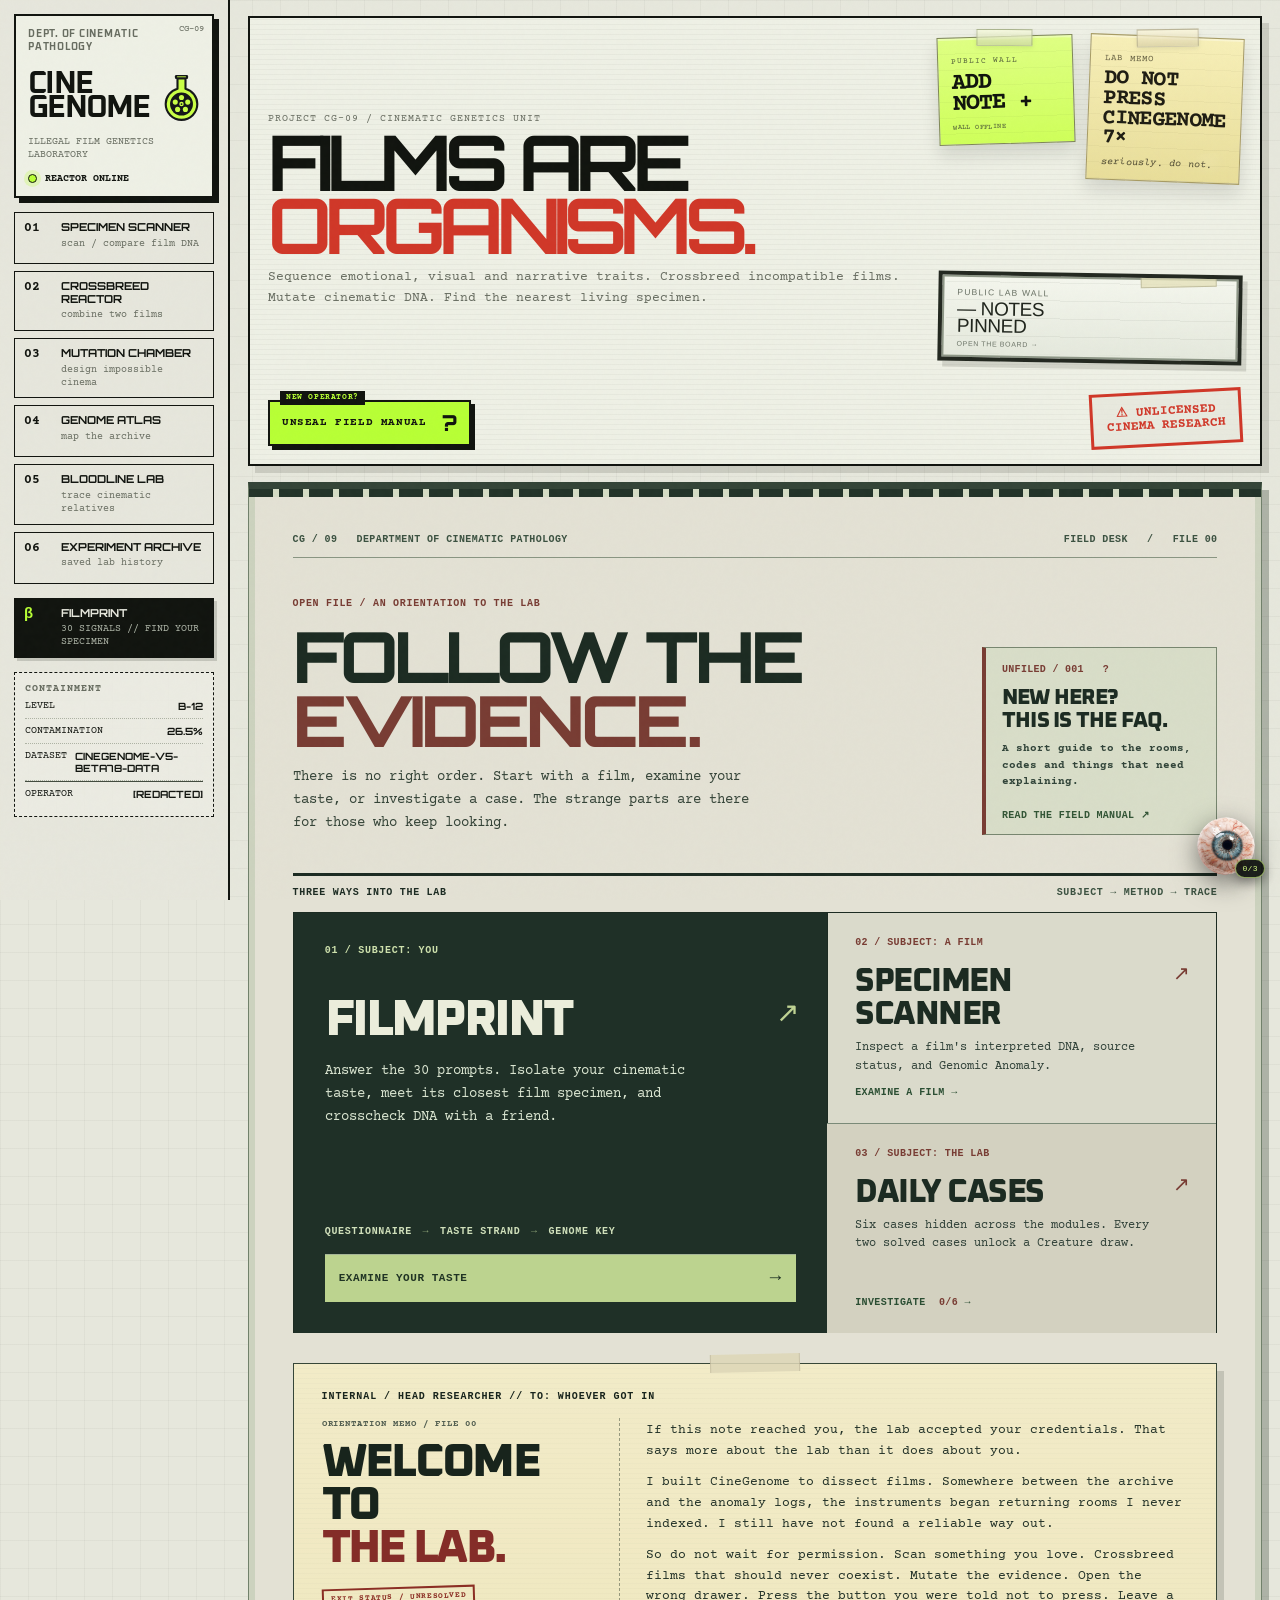
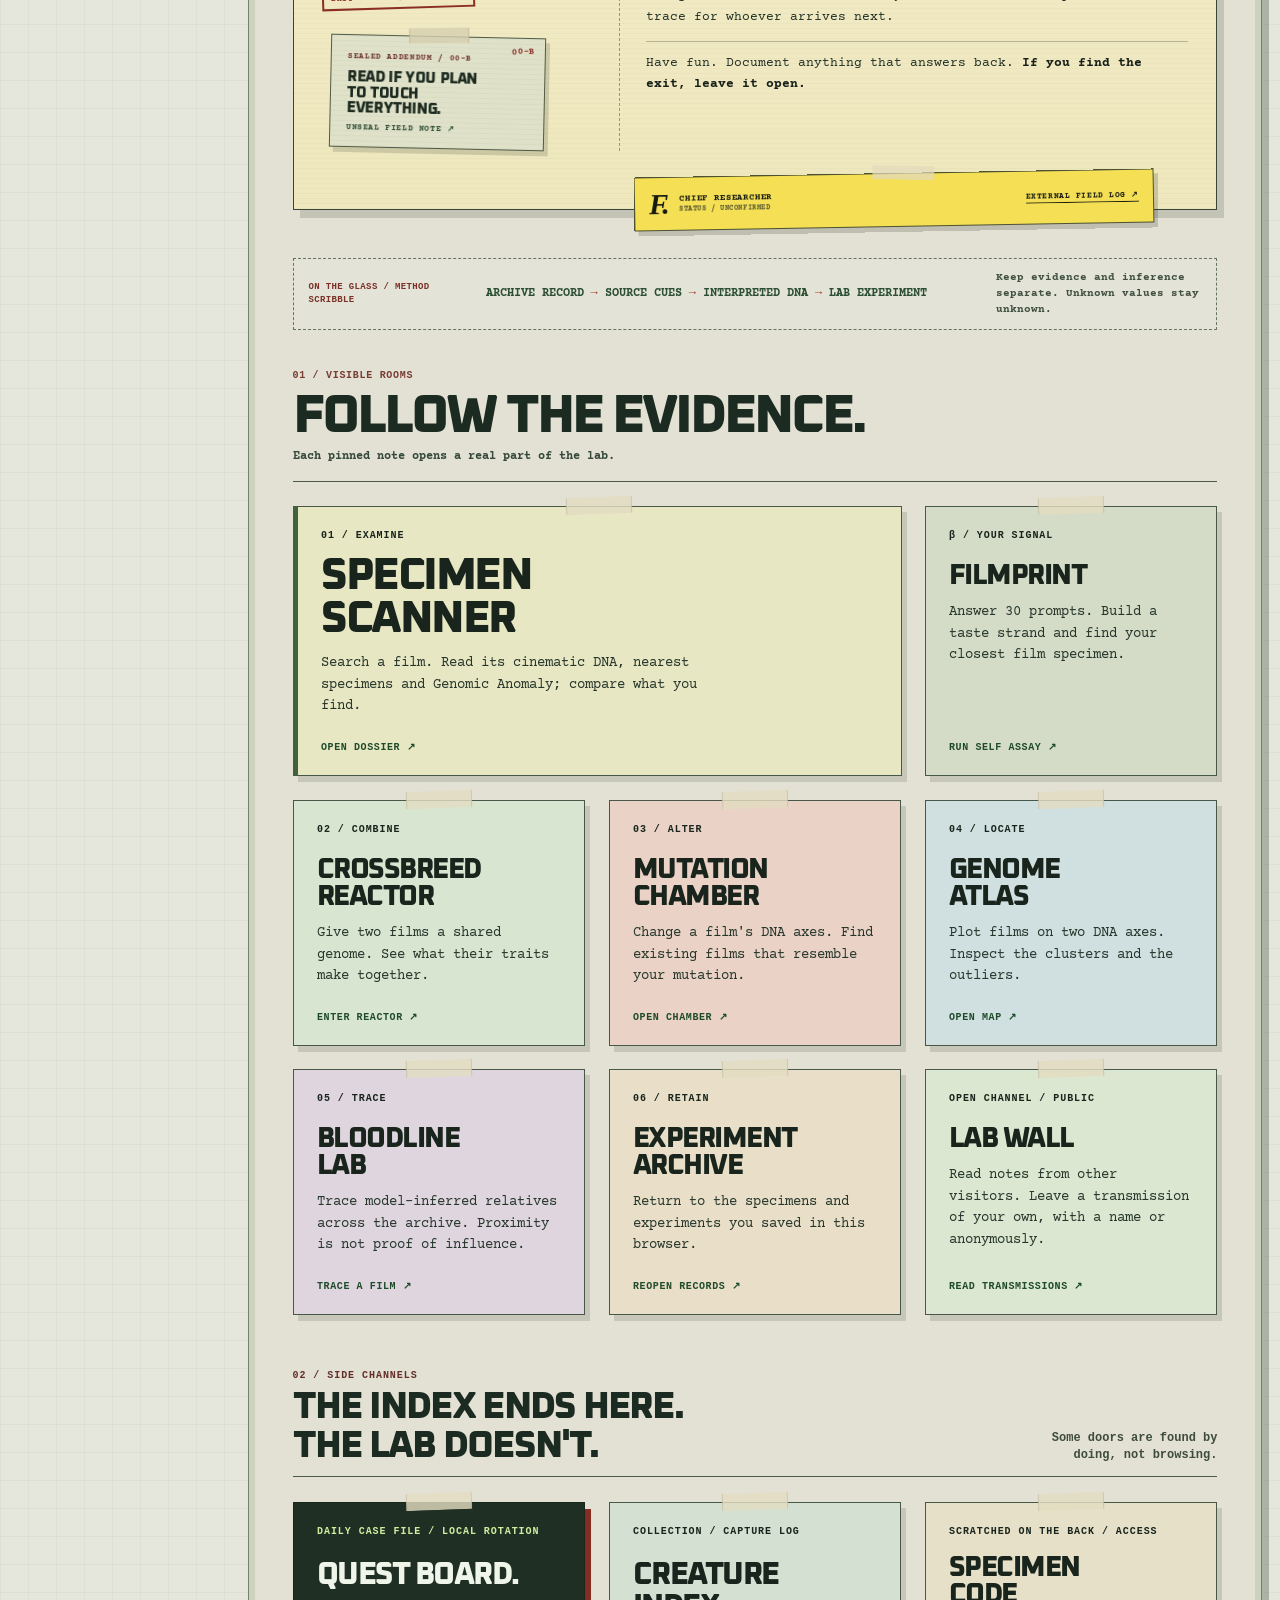
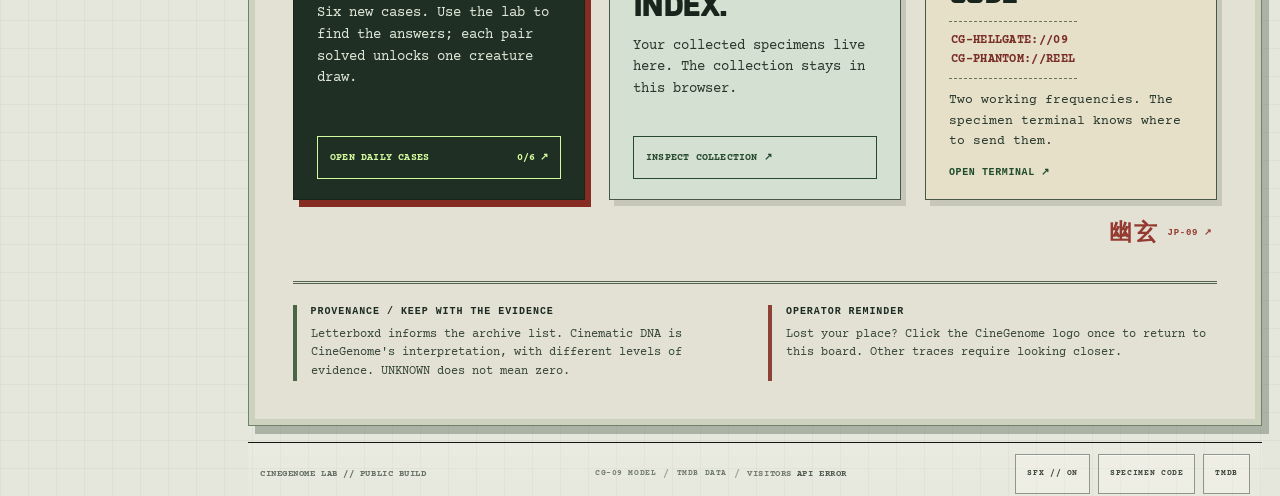
==== commit cb642dc9: "Add files via upload" ====
--- a/index.html
+++ b/index.html
@@ -17,18 +17,48 @@
   <meta name="viewport" content="width=device-width, initial-scale=1" />
   <meta name="theme-color" content="#e8eadf" />
   <meta name="description" content="CINEGENOME LAB — experimental movie DNA laboratory." />
+  <link rel="canonical" href="https://cinegenome.xyz/">
   <title>CINEGENOME LAB</title>
   <link rel="icon" href="assets/cinegenome-logo.svg" type="image/svg+xml">
   <link rel="shortcut icon" href="assets/cinegenome-logo.svg" type="image/svg+xml">
-  <link rel="stylesheet" href="css/styles.css" />
-  <link rel="stylesheet" href="css/anomaly.css" />
+  <link rel="stylesheet" href="css/styles.css?v5-beta88" />
+  <link rel="stylesheet" href="css/home-beta78.css?v5-beta78" />
+  <link rel="stylesheet" href="css/sector09.css?v5-beta70" />
+  <link rel="stylesheet" href="css/signal-lab.css?v5-beta70" />
+  <link rel="stylesheet" href="css/anomaly.css?v5-beta71" />
   <link rel="stylesheet" href="css/field-manual.css" />
   <link rel="stylesheet" href="css/quarantine.css" />
-  <link rel="stylesheet" href="css/dna-test.css" />
-  <link rel="stylesheet" href="css/lab-notes.css" />
+  <link rel="stylesheet" href="css/dna-test.css?v5-beta65" />
+  <link rel="stylesheet" href="css/lab-notes.css?v5-beta75" />
   <link rel="stylesheet" href="css/yugen-archive.css" />
+  <link rel="stylesheet" href="css/home-beta79.css?v5-beta79" />
+  <link rel="stylesheet" href="css/home-beta81.css?v5-beta81" />
+  <link rel="stylesheet" href="css/home-beta82.css?v5-beta83" />
+  <link rel="stylesheet" href="css/home-beta83.css?v5-beta84" />
+  <link rel="stylesheet" href="css/home-final.css?v5-final" />
+  <link rel="stylesheet" href="css/lab-beta83.css?v5-beta84">
+  <meta name="cinegenome-build" content="V5.0 FINAL">
 </head>
-<body>
+<body class="home-mode">
+  <script>
+    // External rooms already came from a running CineGenome session. Returning from
+    // Lab Wall / Yūgen should settle back into the lab, not replay the full boot.
+    (function () {
+      try {
+        var source = sessionStorage.getItem('cg_return_to_lab');
+        if (!source) return;
+        sessionStorage.removeItem('cg_return_to_lab');
+        sessionStorage.setItem('cinegenome_boot_seen', '1');
+        document.body.classList.add('cg-fast-return', 'cg-return-from-' + source);
+        window.__CINEGENOME_FAST_RETURN__ = source;
+        document.addEventListener('DOMContentLoaded', function () {
+          requestAnimationFrame(function () {
+            requestAnimationFrame(function () { document.body.classList.add('cg-return-ready'); });
+          });
+        }, { once:true });
+      } catch (e) {}
+    })();
+  </script>
 
   <div class="boot-screen" id="bootScreen" aria-live="polite">
     <div class="boot-shell">
@@ -58,6 +88,35 @@
       setTimeout(function () { boot.hidden = true; }, 650);
     }, 3200);
   </script>
+  <div class="module-entry-sequence" id="moduleEntrySequence" hidden aria-hidden="true">
+    <div class="module-entry-grid" aria-hidden="true"></div>
+    <div class="module-entry-scanline" aria-hidden="true"></div>
+    <div class="module-entry-terminal">
+      <div class="module-entry-meta"><span id="moduleEntryKicker">LAB MODULE</span><b id="moduleEntryIndex">00</b></div>
+      <strong id="moduleEntryTitle">INITIALIZING</strong>
+      <div class="module-entry-graphic" aria-hidden="true">
+        <div class="entry-crossbreed">
+          <div class="entry-parent entry-parent-a"><i></i><i></i><i></i><i></i><i></i><i></i></div>
+          <b>×</b>
+          <div class="entry-parent entry-parent-b"><i></i><i></i><i></i><i></i><i></i><i></i></div>
+        </div>
+        <div class="entry-mutation">
+          <span class="entry-mutation-ring"></span><div class="entry-vial"><i></i></div><span class="entry-mutation-spark s1"></span><span class="entry-mutation-spark s2"></span><span class="entry-mutation-spark s3"></span>
+        </div>
+        <div class="entry-atlas">
+          <i></i><i></i><i></i><i></i><i></i><i></i><i></i><i></i><i></i><i></i><b></b>
+        </div>
+        <svg class="entry-bloodline" viewBox="0 0 520 150" role="presentation">
+          <path d="M260 76 C208 76 196 28 142 28 M260 76 C208 76 196 122 142 122 M260 76 C312 76 326 30 382 30 M260 76 C312 76 326 120 382 120 M142 28 C112 28 104 50 76 50 M142 122 C112 122 104 100 76 100 M382 30 C416 30 425 52 454 52 M382 120 C416 120 425 98 454 98"/>
+          <g><circle cx="260" cy="76" r="7"/><circle cx="142" cy="28" r="5"/><circle cx="142" cy="122" r="5"/><circle cx="382" cy="30" r="5"/><circle cx="382" cy="120" r="5"/><circle cx="76" cy="50" r="4"/><circle cx="76" cy="100" r="4"/><circle cx="454" cy="52" r="4"/><circle cx="454" cy="98" r="4"/></g>
+        </svg>
+        <div class="entry-archive"><i></i><i></i><i></i><b>LOCAL</b></div>
+      </div>
+      <div class="module-entry-progress"><i id="moduleEntryProgress"></i></div>
+      <small id="moduleEntryDetail">AWAITING MODULE HANDSHAKE…</small>
+    </div>
+  </div>
+
   <div class="noise" aria-hidden="true"></div>
   <div class="app-shell">
     <aside class="sidebar" aria-label="Primary navigation">
@@ -73,7 +132,7 @@
       </div>
 
       <nav class="module-nav" id="moduleNav">
-        <button class="module-btn is-active" data-view="scanner" type="button"><b>01</b><span>SPECIMEN SCANNER<small>read movie DNA</small></span></button>
+        <button class="module-btn" data-view="scanner" type="button"><b>01</b><span>SPECIMEN SCANNER<small>scan / compare film DNA</small></span></button>
         <button class="module-btn" data-view="crossbreed" type="button"><b>02</b><span>CROSSBREED REACTOR<small>combine two films</small></span></button>
         <button class="module-btn" data-view="mutation" type="button"><b>03</b><span>MUTATION CHAMBER<small>design impossible cinema</small></span></button>
         <button class="module-btn" data-view="atlas" type="button"><b>04</b><span>GENOME ATLAS<small>map the archive</small></span></button>
@@ -134,13 +193,116 @@
         <div class="lab-note-live-flash" id="labNoteLiveFlash" role="status" aria-live="polite" hidden>TRANSMISSION RECEIVED // NEW NOTE PINNED</div>
       </header>
 
-      <section class="view is-active" id="view-scanner" data-view-panel="scanner">
+      <section class="view is-active cg-home" id="view-home" data-view-panel="home" aria-labelledby="cgHomeTitle">
+        <div class="cg79-board cg81-board cg82-board">
+  <div class="cg81-register" aria-hidden="true"><span>CG / 09 &nbsp; DEPARTMENT OF CINEMATIC PATHOLOGY</span><span>FIELD DESK &nbsp; / &nbsp; FILE 00</span></div>
+
+  <header class="cg81-intro">
+    <div class="cg81-intro-copy">
+      <span class="cg81-kicker">OPEN FILE / AN ORIENTATION TO THE LAB</span>
+      <h1 id="cgHomeTitle">FOLLOW THE<br><em>EVIDENCE.</em></h1>
+      <p>There is no right order. Start with a film, examine your taste, or investigate a case. The strange parts are there for those who keep looking.</p>
+    </div>
+    <button class="cg81-manual" type="button" data-field-manual-open data-field-manual-section="faq" aria-haspopup="dialog" aria-controls="fieldManualDialog">
+      <span>UNFILED / 001 &nbsp; ?</span><strong>NEW HERE?<br>THIS IS THE FAQ.</strong><small>A short guide to the rooms, codes and things that need explaining.</small><b>READ THE FIELD MANUAL &nearr;</b>
+    </button>
+  </header>
+
+  <section class="cg81-entry" aria-labelledby="cg81EntryTitle">
+    <div class="cg81-section-cap"><h2 id="cg81EntryTitle">THREE WAYS INTO THE LAB</h2><span>SUBJECT &rarr; METHOD &rarr; TRACE</span></div>
+    <div class="cg81-entry-grid">
+      <button class="cg81-primary" type="button" data-home-view="dna">
+        <span class="cg81-identifier">01 / SUBJECT: YOU</span>
+        <strong><span class="cg81-main-title">FILMPRINT</span><span class="cg81-primary-arrow" aria-hidden="true">&nearr;</span></strong>
+        <span class="cg81-description">Answer the 30 prompts. Isolate your cinematic taste, meet its closest film specimen, and crosscheck DNA with a friend.</span>
+        <span class="cg81-process">QUESTIONNAIRE <i>&rarr;</i> TASTE STRAND <i>&rarr;</i> GENOME KEY</span>
+        <span class="cg81-enter">EXAMINE YOUR TASTE <b aria-hidden="true">&rarr;</b></span>
+      </button>
+      <div class="cg81-alternates">
+        <button class="cg81-alternate" type="button" data-home-view="scanner"><span>02 / SUBJECT: A FILM</span><strong>SPECIMEN SCANNER <i aria-hidden="true">&nearr;</i></strong><small>Inspect a film's interpreted DNA, source status, and Genomic Anomaly.</small><b>EXAMINE A FILM &rarr;</b></button>
+        <button class="cg81-alternate cg81-cases" type="button" data-anomaly-open data-anomaly-section="cases"><span>03 / SUBJECT: THE LAB</span><strong>DAILY CASES <i aria-hidden="true">&nearr;</i></strong><small>Six cases hidden across the modules. Every two solved cases unlock a Creature draw.</small><b>INVESTIGATE <em data-anomaly-progress>0/6</em> &rarr;</b></button>
+      </div>
+    </div>
+    
+  </section>
+
+<div class="cg79-first-row cg82-operator-wrap cg90-welcome-wrap"><article class="cg79-note cg79-manifesto cg90-welcome-letter">
+              <span class="cg79-tag">INTERNAL / HEAD RESEARCHER // TO: WHOEVER GOT IN</span>
+              <div class="cg90-letter-grid">
+                <div class="cg90-letter-heading">
+                  <small>ORIENTATION MEMO / FILE 00</small>
+                  <h2>WELCOME TO<br><em>THE LAB.</em></h2>
+                  <span class="cg90-exit-stamp">EXIT STATUS / UNRESOLVED</span>
+                  <button class="cg91-sealed-note" type="button" data-cg91-memo-open aria-haspopup="dialog" aria-controls="cg91ResearchMemo">
+                    <span>SEALED ADDENDUM / 00-B</span>
+                    <strong>READ IF YOU PLAN<br>TO TOUCH EVERYTHING.</strong>
+                    <small>UNSEAL FIELD NOTE ↗</small>
+                  </button>
+                </div>
+                <div class="cg90-letter-copy">
+                  <p>If this note reached you, the lab accepted your credentials. That says more about the lab than it does about you.</p>
+                  <p>I built CineGenome to dissect films. Somewhere between the archive and the anomaly logs, the instruments began returning rooms I never indexed. I still have not found a reliable way out.</p>
+                  <p>So do not wait for permission. Scan something you love. Crossbreed films that should never coexist. Mutate the evidence. Open the wrong drawer. Press the button you were told not to press. Leave a trace for whoever arrives next.</p>
+                  <p class="cg90-last-line">Have fun. Document anything that answers back. <strong>If you find the exit, leave it open.</strong></p>
+                </div>
+              </div>
+              <div class="cg90-researcher-signoff">
+                <span class="cg90-signature">F.</span>
+                <span><b>CHIEF RESEARCHER</b><small>STATUS / UNCONFIRMED</small></span>
+                <a href="https://letterboxd.com/feelrz/" target="_blank" rel="noopener noreferrer">EXTERNAL FIELD LOG ↗</a>
+              </div>
+            </article></div>
+<aside class="cg79-marginalia" aria-label="Laboratory method">
+            <span>ON THE GLASS / METHOD SCRIBBLE</span>
+            <p>ARCHIVE RECORD <i>→</i> SOURCE CUES <i>→</i> INTERPRETED DNA <i>→</i> LAB EXPERIMENT</p>
+            <small>Keep evidence and inference separate. Unknown values stay unknown.</small>
+          </aside>
+<section class="cg79-index" aria-label="Laboratory rooms">
+            <div class="cg79-section-heading cg81-dir-heading cg83-visible-heading"><span>01 / VISIBLE ROOMS</span><h2>FOLLOW THE EVIDENCE.</h2><p>Each pinned note opens a real part of the lab.</p></div>
+            <div class="cg79-modules">
+              <button class="cg79-note cg79-module cg79-scanner" type="button" data-home-view="scanner"><span class="cg79-tag">01 / EXAMINE</span><strong>SPECIMEN<br>SCANNER</strong><span class="cg79-copy">Search a film. Read its cinematic DNA, nearest specimens and Genomic Anomaly; compare what you find.</span><b class="cg79-link">OPEN DOSSIER ↗</b></button>
+              <button class="cg79-note cg79-module cg79-filmprint" type="button" data-home-view="dna"><span class="cg79-tag">β / YOUR SIGNAL</span><strong>FILMPRINT</strong><span class="cg79-copy">Answer 30 prompts. Build a taste strand and find your closest film specimen.</span><b class="cg79-link">RUN SELF ASSAY ↗</b></button>
+              <button class="cg79-note cg79-module cg79-cross" type="button" data-home-view="crossbreed"><span class="cg79-tag">02 / COMBINE</span><strong>CROSSBREED<br>REACTOR</strong><span class="cg79-copy">Give two films a shared genome. See what their traits make together.</span><b class="cg79-link">ENTER REACTOR ↗</b></button>
+              <button class="cg79-note cg79-module cg79-mutation" type="button" data-home-view="mutation"><span class="cg79-tag">03 / ALTER</span><strong>MUTATION<br>CHAMBER</strong><span class="cg79-copy">Change a film's DNA axes. Find existing films that resemble your mutation.</span><b class="cg79-link">OPEN CHAMBER ↗</b></button>
+              <button class="cg79-note cg79-module cg79-atlas" type="button" data-home-view="atlas"><span class="cg79-tag">04 / LOCATE</span><strong>GENOME<br>ATLAS</strong><span class="cg79-copy">Plot films on two DNA axes. Inspect the clusters and the outliers.</span><b class="cg79-link">OPEN MAP ↗</b></button>
+              <button class="cg79-note cg79-module cg79-blood" type="button" data-home-view="bloodline"><span class="cg79-tag">05 / TRACE</span><strong>BLOODLINE<br>LAB</strong><span class="cg79-copy">Trace model-inferred relatives across the archive. Proximity is not proof of influence.</span><b class="cg79-link">TRACE A FILM ↗</b></button>
+              <button class="cg79-note cg79-module cg79-archive" type="button" data-home-view="archive"><span class="cg79-tag">06 / RETAIN</span><strong>EXPERIMENT<br>ARCHIVE</strong><span class="cg79-copy">Return to the specimens and experiments you saved in this browser.</span><b class="cg79-link">REOPEN RECORDS ↗</b></button>
+              <a class="cg79-note cg79-module cg79-wall" href="lab-wall.html"><span class="cg79-tag">OPEN CHANNEL / PUBLIC</span><strong>LAB WALL</strong><span class="cg79-copy">Read notes from other visitors. Leave a transmission of your own, with a name or anonymously.</span><b class="cg79-link">READ TRANSMISSIONS ↗</b></a>
+            </div>
+          </section>
+<section class="cg79-side-channels" aria-label="Daily cases and hidden channels">
+            <div class="cg79-section-heading"><span>02 / SIDE CHANNELS</span><h2>THE INDEX ENDS HERE.<br>THE LAB DOESN'T.</h2><p>Some doors are found by doing, not browsing.</p></div>
+            <div class="cg79-extras">
+              <article class="cg79-note cg79-quest"><span class="cg79-tag">DAILY CASE FILE / LOCAL ROTATION</span><h3>QUEST BOARD.</h3><p>Six new cases. Use the lab to find the answers; each pair solved unlocks one creature draw.</p><button type="button" data-anomaly-open data-anomaly-section="cases">OPEN DAILY CASES <b data-anomaly-progress>0/6</b> ↗</button></article>
+              <article class="cg79-note cg79-creature"><span class="cg79-tag">COLLECTION / CAPTURE LOG</span><h3>CREATURE INDEX.</h3><p>Your collected specimens live here. The collection stays in this browser.</p><button type="button" data-anomaly-open data-anomaly-section="collection">INSPECT COLLECTION ↗</button></article>
+              <button class="cg79-note cg79-codes" type="button" data-home-code><span class="cg79-tag">SCRATCHED ON THE BACK / ACCESS</span><strong>SPECIMEN<br>CODE</strong><span class="cg79-code-lines">CG-HELLGATE://09<br>CG-PHANTOM://REEL</span><span class="cg79-copy">Two working frequencies. The specimen terminal knows where to send them.</span><b class="cg79-link">OPEN TERMINAL ↗</b></button>
+            </div>
+            <button class="cg83-yugen-mark" type="button" data-home-yugen aria-label="Enter Yūgen Japanese cinema archive"><span class="cg83-yugen-glyph" data-glyph="幽玄" aria-hidden="true">幽玄</span><small aria-hidden="true">JP-09 ↗</small></button>
+          </section>
+<section class="cg82-afterimage" aria-label="Recent specimen activity in this browser" aria-live="polite" hidden>
+   <div class="cg82-afterimage-head"><span>AFTERIMAGE / THIS BROWSER</span><h2>RESIDUAL TRACE.</h2><p>Recent operations recorded in this browser. No inferred signal.</p></div>
+   <div data-home-memory></div>
+ </section>
+<footer class="cg79-footer"><div><span>PROVENANCE / KEEP WITH THE EVIDENCE</span><p>Letterboxd informs the archive list. Cinematic DNA is CineGenome's interpretation, with different levels of evidence. UNKNOWN does not mean zero.</p></div><div><span>OPERATOR REMINDER</span><p>Lost your place? Click the CineGenome logo once to return to this board. Other traces require looking closer.</p></div></footer>
+</div>
+      </section>
+
+      <section class="view" id="view-scanner" data-view-panel="scanner">
         <div class="two-col">
-          <article class="lab-panel">
+          <article class="lab-panel scanner-panel">
             <div class="panel-head"><span>SPECIMEN SCANNER</span><span class="panel-head-tools"><span id="scannerCode">SUBJECT #0001</span><button class="tab-info-btn" type="button" data-module-info="scanner" aria-label="About Specimen Scanner">ⓘ INFO</button></span></div>
             <div class="panel-body">
+              <div class="scanner-scan-sequence" id="scannerScanSequence" hidden aria-live="polite">
+                <div class="scanner-scan-grid" aria-hidden="true"></div>
+                <div class="scanner-scan-terminal">
+                  <span>SPECIMEN ACQUISITION // MODULE 01</span>
+                  <strong id="scannerScanStep">POSTER INGEST</strong>
+                  <div class="scanner-scan-progress"><i id="scannerScanProgress"></i></div>
+                  <small id="scannerScanCode">INITIALIZING BIOLOGICAL READOUT…</small>
+                </div>
+              </div>
               <div class="search-row">
-                <div class="field grow"><label for="scannerSearch">Search specimen</label><input id="scannerSearch" autocomplete="off" placeholder="title / director / tag" /></div>
+                <div class="field grow"><label for="scannerSearch">Search specimen · Enter to scan</label><input id="scannerSearch" autocomplete="off" placeholder="title / director / tag" /></div>
                 <div class="field"><label for="scannerSelect">Archive record</label><select id="scannerSelect"></select></div>
               </div>
 <div class="specimen-header scanner-specimen-header">
@@ -165,8 +327,58 @@
                 <div class="scope-corners" aria-hidden="true"><i></i><i></i><i></i><i></i></div>
               </div>
 
-              <div class="dna-grid" id="scannerDNA"></div>
+              <div class="scanner-advanced-grid">
+                <section class="scanner-silhouette-card">
+                  <div class="scanner-mini-head"><span>GENOME SILHOUETTE</span><b>12-AXIS TOPOLOGY</b></div>
+                  <svg id="scannerSilhouette" viewBox="0 0 260 150" role="img" aria-label="Genome silhouette compared with archive median"></svg>
+                  <div class="scanner-phenotypes" id="scannerPhenotypes"></div>
+                </section>
+                <section class="scanner-anomaly-card" id="scannerAnomaly">
+                  <div class="scanner-mini-head"><span>GENOMIC ANOMALY</span><b id="scannerAnomalyMode">SPECIMEN SIGNAL</b></div>
+                  <div class="scanner-anomaly-readout"><strong id="scannerAnomalyDelta">—</strong><span id="scannerAnomalyAxis">AWAITING SIGNAL</span></div>
+                  <div class="scanner-anomaly-meta" id="scannerAnomalyMeta">No anomaly model loaded.</div>
+                  <div class="scanner-rare-pair" id="scannerRarePair">TRAIT PAIR // UNKNOWN</div>
+                </section>
+              </div>
+
+              <div class="scanner-axis-head"><span id="scannerAxisGuide">AXIS DEVIATION // WITHIN FILM</span><small id="scannerMedianGuide">VERTICAL LINE = SUBJECT MEDIAN</small></div>
+              <div class="dna-grid scanner-dna-grid" id="scannerDNA"></div>
               <div class="micro" id="scannerDNASource" aria-live="polite">DNA MODEL STATUS PENDING</div>
+
+              <section class="scanner-compare-lab">
+                <div class="scanner-compare-head">
+                  <div><span>COMPARE SPECIMENS</span><small>PAIR / TRIPLE CROSS-SCAN</small></div>
+                  <button class="icon-btn" id="compareThirdToggle" type="button" aria-pressed="false">+ THIRD SPECIMEN</button>
+                </div>
+                <div class="scanner-compare-pickers">
+                  <div class="scanner-compare-slot is-primary">
+                    <span>A // ACTIVE SPECIMEN</span>
+                    <strong id="comparePrimaryTitle">—</strong>
+                  </div>
+                  <div class="field movie-search-field scanner-compare-slot">
+                    <label for="compareBSearch">B // Comparison specimen</label>
+                    <div class="movie-search">
+                      <input id="compareBSearch" type="search" autocomplete="off" placeholder="Search title, director, year…" aria-autocomplete="list" aria-controls="compareBSuggestions">
+                      <input id="compareB" type="hidden">
+                      <div class="movie-search-results" id="compareBSuggestions" role="listbox" hidden></div>
+                    </div>
+                  </div>
+                  <div class="field movie-search-field scanner-compare-slot" id="compareCSlot" hidden>
+                    <label for="compareCSearch">C // Third specimen</label>
+                    <div class="movie-search">
+                      <input id="compareCSearch" type="search" autocomplete="off" placeholder="Optional third genome…" aria-autocomplete="list" aria-controls="compareCSuggestions">
+                      <input id="compareC" type="hidden">
+                      <div class="movie-search-results" id="compareCSuggestions" role="listbox" hidden></div>
+                    </div>
+                  </div>
+                </div>
+                <div class="scanner-compare-output">
+                  <div class="scanner-compare-plot" role="region" aria-label="Genome comparison plot, scroll horizontally on narrow screens" tabindex="0">
+                    <svg id="scannerCompareScope" viewBox="0 0 900 210" role="img" aria-label="Genome comparison overlay"></svg>
+                  </div>
+                  <div class="scanner-compare-metrics" id="scannerCompareMetrics">SELECT A SECOND SPECIMEN TO BEGIN CROSS-SCAN.</div>
+                </div>
+              </section>
               <div class="anomaly-portal" data-anomaly-portal><span>UNREGISTERED SIGNAL // DAILY CASES</span><button data-anomaly-open type="button">OPEN CASES <b data-anomaly-progress>0/6</b></button></div>
             </div>
           </article>
@@ -191,11 +403,12 @@
         </div>
       </section>
 
-      <section class="view" id="view-crossbreed" data-view-panel="crossbreed">
+      <section class="view cg83-lab" id="view-crossbreed" data-view-panel="crossbreed">
         <div class="two-col">
           <article class="lab-panel">
             <div class="panel-head"><span>CROSSBREED REACTOR</span><span class="panel-head-tools"><span>BIOCHAMBER 02</span><button class="tab-info-btn" type="button" data-module-info="crossbreed" aria-label="About Crossbreed Reactor">ⓘ INFO</button></span></div>
             <div class="panel-body">
+              <div class="cg83-protocol"><div><span>02 / RECOMBINATION</span><h2>Two parents. One synthetic strand.</h2><p>Blend cinematic traits, inspect the parent differences, then examine the closest existing films.</p></div><ol><li>01 SELECT PARENTS</li><li>02 SET DOMINANCE</li><li>03 INITIATE + INSPECT</li></ol></div>
               <div class="parent-grid">
                 <div class="field movie-search-field">
   <label for="parentASearch">Parent specimen A</label>
@@ -226,6 +439,7 @@
                 <button class="lab-btn danger" id="purgeBtn" type="button">PURGE CHAMBER</button>
               </div>
               <div class="scope-wrap"><svg id="hybridScope" viewBox="0 0 900 270" role="img" aria-label="Hybrid movie DNA waveform"></svg></div>
+              <div class="cg83-instrument" id="hybridDifferential"></div>
               <div class="dna-grid" id="hybridDNA"></div>
               <div class="anomaly-portal" data-anomaly-portal><span>PAIRING ERROR // DAILY CASES</span><button data-anomaly-open type="button">OPEN CASES <b data-anomaly-progress>0/6</b></button></div>
             </div>
@@ -245,11 +459,12 @@
         </div>
       </section>
 
-      <section class="view" id="view-mutation" data-view-panel="mutation">
+      <section class="view cg83-lab" id="view-mutation" data-view-panel="mutation">
         <div class="two-col">
           <article class="lab-panel">
             <div class="panel-head"><span>MUTATION CHAMBER</span><span class="panel-head-tools"><span>MANUAL OVERRIDE</span><button class="tab-info-btn" type="button" data-module-info="mutation" aria-label="About Mutation Chamber">ⓘ INFO</button></span></div>
             <div class="panel-body">
+              <div class="cg83-protocol"><div><span>03 / CONTROLLED DEVIATION</span><h2>Rewrite the signal. Track the change.</h2><p>Start with a film, alter its traits and compare the new vector with the seed. Matches follow your live profile.</p></div><ol><li>01 LOAD SEED</li><li>02 ALTER TRAITS</li><li>03 RETAIN VECTOR</li></ol></div>
               <div class="mutation-topline mutation-seed-topline">
                 <div class="field grow movie-search-field">
   <label for="mutationSeedSearch">Seed organism</label>
@@ -272,6 +487,7 @@
                 <div id="mutationControls" class="mutation-controls"></div>
                 <div class="test-tubes" id="testTubes" aria-label="Mutation values"></div>
               </div>
+              <div class="cg83-instrument" id="mutationDifferential"></div>
               <div class="anomaly-portal" data-anomaly-portal><span>VECTOR TRACE // DAILY CASES</span><button data-anomaly-open type="button">OPEN CASES <b data-anomaly-progress>0/6</b></button></div>
             </div>
           </article>
@@ -289,11 +505,13 @@
         </div>
       </section>
 
-      <section class="view" id="view-atlas" data-view-panel="atlas">
+      <section class="view cg83-lab" id="view-atlas" data-view-panel="atlas">
         <article class="lab-panel">
           <div class="panel-head"><span>GENOME ATLAS</span><span class="panel-head-tools"><span id="atlasCount">0 SPECIMENS</span><button class="tab-info-btn" type="button" data-module-info="atlas" aria-label="About Genome Atlas">ⓘ INFO</button></span></div>
           <div class="panel-body">
+              <div class="cg83-protocol"><div><span>04 / COORDINATE FIELD</span><h2>Every position has a reason.</h2><p>Choose two DNA axes. Each node sits at its recorded values; search the field to isolate a title.</p></div><ol><li>01 SELECT AXES</li><li>02 LOCATE A NODE</li><li>03 INSPECT VALUES</li></ol></div>
             <div class="atlas-toolbar">
+              <div class="field grow"><label for="atlasFind">Isolate a title</label><input type="search" id="atlasFind" placeholder="Search this coordinate field"></div>
               <div class="field"><label for="axisX">X axis</label><select id="axisX"></select></div>
               <div class="field"><label for="axisY">Y axis</label><select id="axisY"></select></div>
               <div class="field"><label for="atlasGenre">Genre filter</label><select id="atlasGenre"><option value="">ALL GENRES</option></select></div>
@@ -312,10 +530,11 @@
       </section>
 
 
-      <section class="view" id="view-bloodline" data-view-panel="bloodline">
+      <section class="view cg83-lab" id="view-bloodline" data-view-panel="bloodline">
         <article class="lab-panel">
           <div class="panel-head"><span>CINEMATIC BLOODLINE LAB</span><span class="panel-head-tools"><span>MODEL-INFERRED</span><button class="tab-info-btn" type="button" data-module-info="bloodline" aria-label="About Bloodline Lab">ⓘ INFO</button></span></div>
           <div class="panel-body">
+              <div class="cg83-protocol"><div><span>05 / MODEL KINSHIP</span><h2>Follow resemblance through time.</h2><p>Trace related profiles, inspect a relative and examine the signals they share. Model kinship does not establish artistic influence.</p></div><ol><li>01 TRACE SOURCE</li><li>02 INSPECT RELATIVE</li><li>03 COMPARE SIGNALS</li></ol></div>
             <div class="bloodline-toolbar">
               <div class="field grow movie-search-field">
                 <label for="bloodlineSearch">Source specimen</label>
@@ -332,6 +551,7 @@
             <div class="bloodline-wrap">
               <svg id="bloodlineSvg" viewBox="0 0 1000 620" role="img" aria-label="Model-inferred cinematic bloodline map"></svg>
             </div>
+            <div class="cg83-instrument" id="bloodlineComparison" hidden></div>
             <div class="bloodline-detail" id="bloodlineDetail">Select a source specimen to trace model-inferred cinematic relatives.</div>
           </div>
         </article>
@@ -703,10 +923,10 @@
             <textarea id="labNoteMessage" maxlength="180" required placeholder="leave something for the next subject..."></textarea>
           </label>
           <label class="lab-note-field">
-            <span>LETTERBOXD ID</span>
-            <input id="labNoteLetterboxd" maxlength="80" required autocomplete="off" spellcheck="false" placeholder="/yourletterboxdid">
+            <span class="lab-note-identity-head"><span>IDENTITY</span><button id="labNoteIdentityMode" type="button" aria-label="Switch identity mode to name" aria-pressed="false">LETTERBOXD ↔ NAME</button></span>
+            <input id="labNoteLetterboxd" maxlength="80" autocomplete="off" spellcheck="false" placeholder="@yourletterboxdid">
           </label>
-          <p class="lab-note-help">USE A LETTERBOXD HANDLE, /HANDLE, @HANDLE, OR YOUR LETTERBOXD PROFILE URL. LINKS INSIDE THE MESSAGE ARE BLOCKED.</p>
+          <p class="lab-note-help" id="labNoteIdentityHelp">LETTERBOXD HANDLE OR PROFILE URL. SWITCH TO NAME TO POST WITHOUT LETTERBOXD; BLANK NAME POSTS AS ANONYMOUS.</p>
           <button class="lab-note-submit" id="labNoteSubmit" type="submit">PIN NOTE</button>
           <div class="lab-note-status" id="labNoteStatus" role="status" aria-live="polite">PUBLIC WALL LINK // CONNECTING…</div>
         </form>
@@ -739,6 +959,33 @@
     </div>
   </dialog>
 
+
+  <dialog class="cg91-research-dialog" id="cg91ResearchMemo" aria-labelledby="cg91ResearchMemoTitle">
+    <article class="cg91-research-paper" data-cg91-memo-paper>
+      <button class="cg91-research-close" type="button" data-cg91-memo-close aria-label="Close field note">×</button>
+      <div class="cg91-research-meta">
+        <span>INTERNAL ADDENDUM // FILE 00-B</span>
+        <b data-cg91-memo-status>OPERATOR NOTE / UNSEALED</b>
+      </div>
+      <header>
+        <small>HANDWRITTEN AFTER THE MAP WAS PRINTED</small>
+        <h2 id="cg91ResearchMemoTitle">DO NOT FOLLOW<br>THE LAB IN ORDER.</h2>
+        <p>The map is for orientation, not obedience.</p>
+      </header>
+      <div class="cg91-research-copy">
+        <p data-cg91-signal="ROOM ORDER / OPTIONAL">Start with a film you know too well. The Scanner will tell you what the archive thinks it sees. Crossbreed and Mutation are where you are allowed to disagree with it. Atlas shows where the evidence sits. Bloodline shows what sits close enough to make you suspicious.</p>
+        <p data-cg91-signal="DATA RULE / UNKNOWN ≠ ZERO">Do not force missing evidence into a number. <strong>UNKNOWN is not zero.</strong> PROVISIONAL is not truth. A clean readout can still be an interpretation. If an instrument sounds certain, read the label twice.</p>
+        <p data-cg91-signal="SIDE CHANNEL / UNINDEXED">The indexed rooms are only the rooms I was able to name. Other channels reveal themselves when you use the lab instead of treating it like a menu. Some are daily. Some remember this browser. Some involve other visitors. A few are undocumented on purpose.</p>
+        <p data-cg91-signal="METHOD / BAD IDEAS WELCOME">Save whatever is worth returning to. Leave notes when you find something strange. Compare signals. Break combinations. The lab is more useful when the operator has bad ideas and keeps records.</p>
+        <p data-cg91-signal="RETURN PATH / CONFIRMED">I have been trying to determine whether this place has an exit or only a return path. The CineGenome logo will always bring you back to the board. <strong>That is not the same thing.</strong></p>
+      </div>
+      <footer>
+        <span>IF SOMETHING ANSWERS BACK, WRITE IT DOWN.</span>
+        <div><b>— F.</b><small>CHIEF RESEARCHER // LAST LOCATION UNCONFIRMED</small></div>
+      </footer>
+    </article>
+  </dialog>
+
   <dialog class="anomaly-dialog" id="anomalyDialog" aria-labelledby="anomalyHeading">
     <header><span>CG-09 // RESTRICTED INCIDENT</span><button id="anomalyClose" type="button" aria-label="Close anomaly case">×</button></header>
     <div class="anomaly-body" id="anomalyCaseContent"></div>
@@ -747,21 +994,29 @@
 
   <script src="data/movies.js"></script>
   <script src="data/top500.js"></script>
-  <script src="data/top500-enriched.js"></script>
+  <script src="data/top500-enriched.js?v5-beta78"></script>
   <script src="data/fans250.js"></script>
   <script src="data/watch-once-extra.js"></script>
   <script src="data/dead-channel-300.js"></script>
-  <script src="js/dna-model.js"></script>
+  <script src="js/dna-model.js?v5-beta72"></script>
   <script src="data/tmdb-config.js"></script>
   <script src="js/tmdb.js"></script>
   <script src="js/yugen-archive.js"></script>
-  <script src="js/anomaly.js"></script>
+  <script src="data/quest-riddles-beta83.js?v5-beta83"></script>
+  <script src="js/anomaly.js?v5-beta83"></script>
+  <script src="js/sector09.js?v5-beta75"></script>
+  <script src="js/signal-lab.js?v5-beta70"></script>
+  <script src="js/specimen-codes.js?v5-beta70"></script>
   <script src="js/picker-sfx.js"></script>
-  <script src="js/app.js"></script>
-  <script src="js/quarantine.js"></script>
-  <script src="js/dna-test.js"></script>
-  <script src="js/lab-notes.js"></script>
+  <script src="js/archive-browser.js?v5-beta83"></script>
+  <script src="js/lab-instruments.js?v5-beta83"></script>
+  <script src="js/app.js?v5-beta90"></script>
+  <script src="js/quarantine.js?v5-beta75"></script>
+  <script src="js/dna-test.js?v5-beta65"></script>
+  <script src="js/lab-notes.js?v5-beta75"></script>
   <script src="js/visitors.js"></script>
-  <script src="js/field-manual.js"></script>
+  <script src="js/field-manual.js?v5-beta90"></script>
+  <script src="js/home-evidence.js?v5-beta84"></script>
+  <script src="js/home-tactile-final.js?v5-final"></script>
 </body>
 </html>
--- a/css/styles.css
+++ b/css/styles.css
@@ -967,12 +967,13 @@
 .dead-detail-dna{margin-top:24px;max-width:720px}
 
 .code-dialog::backdrop{background:rgba(0,0,0,.82);backdrop-filter:blur(5px)}
-.code-shell{width:min(440px,calc(100vw - 24px));border:1px solid #3f4b3a;background:#080c08;color:#dfe5db}
+.lab-dialog.code-dialog{width:min(440px,calc(100vw - 24px));max-width:440px}
+.code-shell{width:100%;margin:0;border:1px solid #3f4b3a;background:#080c08;color:#dfe5db}
 .code-body{padding:18px;display:grid;gap:10px}
 .code-body label{font-family:var(--font-body);font-size:8px;letter-spacing:.1em;color:#7e8a79}
 .code-body input{height:46px;border:1px solid #3b4637;background:#020402;color:#d8ff85;padding:0 12px;font-family:var(--font-body);font-size:14px;letter-spacing:.1em;text-transform:uppercase;outline:none}
 .code-body input:focus{border-color:#a8c46f}
-.code-readout{min-height:34px;border-left:2px solid #384334;padding:7px 9px;font-family:var(--font-body);font-size:8px;line-height:1.5;color:#687564}
+.code-readout{min-height:34px;border-left:2px solid #526748;padding:7px 9px;font-family:var(--font-body);font-size:10px;line-height:1.5;color:#bfceba}
 
 @media(max-width:980px){.dead-channel-grid{grid-template-columns:repeat(3,minmax(0,1fr))}}
 @media(max-width:720px){.dead-channel-grid{grid-template-columns:repeat(2,minmax(0,1fr))}.dead-detail-grid{grid-template-columns:1fr}.dead-poster{max-width:300px}.dead-retune{margin-left:0}}
@@ -2506,3 +2507,459 @@
   .site-footer .footer-actions{justify-self:stretch!important;display:grid!important;grid-template-columns:repeat(3,minmax(0,1fr))!important;width:100%!important}
   .site-footer .footer-actions .footer-link{width:100%!important;padding:0 7px!important}
 }
+
+/* Scanner module 01 sourced from ALT v49.13 Beta 66. */
+
+/* --- Scanner acquisition sequence --- */
+.scanner-panel .panel-body{position:relative}
+.scanner-scan-sequence{
+  position:absolute;z-index:45;inset:0;min-height:100%;
+  display:grid;place-items:start center;overflow:hidden;padding:clamp(168px,20vh,230px) 24px 34px;
+  background:rgba(9,13,9,.88);color:#b8ff35;border:1px solid rgba(84,105,76,.52);
+  -webkit-backdrop-filter:blur(14px) saturate(.72);backdrop-filter:blur(14px) saturate(.72);
+  opacity:0;transform:none;transition:opacity .22s ease;
+}
+.scanner-scan-sequence[hidden]{display:none!important}
+.scanner-scan-sequence.is-active{opacity:1}
+.scanner-scan-sequence.is-leaving{opacity:0}
+
+.scanner-panel.is-scanning{overflow:hidden}
+.pathology-panel.is-scanning .panel-body{visibility:hidden;opacity:0}
+.pathology-panel .panel-body{transition:opacity .26s ease}
+.scanner-panel.is-scanning .panel-body> :not(.scanner-scan-sequence){filter:blur(9px);opacity:.14;pointer-events:none;user-select:none}
+.scanner-panel .panel-body> :not(.scanner-scan-sequence){transition:filter .24s ease,opacity .24s ease}
+.scanner-panel.is-scanning .scanner-scan-sequence{pointer-events:auto}
+.scanner-scan-grid{position:absolute;inset:0;background:linear-gradient(rgba(184,255,53,.045) 1px,transparent 1px),linear-gradient(90deg,rgba(184,255,53,.045) 1px,transparent 1px);background-size:24px 24px;opacity:.75}
+.scanner-scan-grid:after{content:"";position:absolute;left:0;right:0;height:2px;top:12%;background:#b8ff35;box-shadow:0 0 18px rgba(184,255,53,.6);animation:scannerAcquisitionSweep 1.35s linear infinite}
+.scanner-scan-terminal{position:relative;width:min(620px,92%);border:1px solid #51634a;background:#0c120b;padding:18px 18px 15px;box-shadow:8px 8px 0 rgba(0,0,0,.42)}
+.scanner-scan-terminal>span,.scanner-scan-terminal>small{display:block;font-family:var(--font-body);font-size:8px;letter-spacing:.1em;color:#74856e}
+.scanner-scan-terminal strong{display:block;margin:12px 0 13px;font-family:var(--font-display);font-size:clamp(24px,4vw,42px);line-height:.9;letter-spacing:-.035em;color:#e9eee5}
+.scanner-scan-progress{height:11px;border:1px solid #71836a;background:#091008;margin-bottom:10px;overflow:hidden}
+.scanner-scan-progress i{display:block;height:100%;width:0;background:#b8ff35;box-shadow:0 0 14px rgba(184,255,53,.42);transition:width .24s ease}
+@keyframes scannerAcquisitionSweep{0%{top:8%;opacity:.2}50%{opacity:1}100%{top:92%;opacity:.2}}
+
+/* --- Scanner advanced analysis cards --- */
+.scanner-advanced-grid{display:grid;grid-template-columns:minmax(0,1fr) minmax(260px,.72fr);gap:10px;margin-top:11px}
+.scanner-silhouette-card,.scanner-anomaly-card{border:1px solid var(--ink);background:rgba(255,255,255,.18);min-width:0}
+.scanner-mini-head{min-height:33px;padding:7px 9px;border-bottom:1px solid var(--ink);display:flex;align-items:center;justify-content:space-between;gap:10px;font-family:var(--font-body);font-size:8px;letter-spacing:.08em}
+.scanner-mini-head span{font-weight:700}.scanner-mini-head b{font-weight:400;color:var(--muted);font-size:7px}
+#scannerSilhouette{display:block;width:100%;height:160px;background:#101510}
+.scanner-silhouette-grid polygon,.scanner-silhouette-grid line{fill:none;stroke:#2d392a;stroke-width:1}
+.scanner-silhouette-median{fill:rgba(238,240,229,.025);stroke:#82917c;stroke-width:1.2;stroke-dasharray:4 4}
+.scanner-silhouette-subject{fill:rgba(184,255,53,.12);stroke:#b8ff35;stroke-width:2}
+#scannerSilhouette text{fill:#7c8977;font-family:var(--font-body);font-size:7px;letter-spacing:.08em}
+.scanner-phenotypes{display:grid;grid-template-columns:repeat(2,minmax(0,1fr));border-top:1px solid var(--ink)}
+.scanner-phenotype{display:grid;grid-template-columns:26px 1fr;padding:8px 9px;gap:2px 7px;border-right:1px solid var(--line);border-bottom:1px solid var(--line)}
+.scanner-phenotype span{grid-row:1/3;font:700 9px var(--font-body);color:var(--muted)}
+.scanner-phenotype strong{font:700 8px var(--font-body);letter-spacing:.05em}
+.scanner-phenotype small{font:400 6px var(--font-body);color:var(--muted);letter-spacing:.04em}
+.scanner-anomaly-card{display:flex;flex-direction:column}
+.scanner-anomaly-readout{display:grid;grid-template-columns:auto 1fr;gap:12px;align-items:end;padding:18px 13px 10px}
+.scanner-anomaly-readout strong{font-family:var(--font-display);font-size:clamp(36px,5vw,64px);line-height:.78;letter-spacing:-.06em;color:var(--blood)}
+.scanner-anomaly-readout span{font:700 9px/1.35 var(--font-body);letter-spacing:.06em}
+.scanner-anomaly-meta{margin:0 13px;padding:8px 0;border-top:1px dotted var(--line);font:7px/1.55 var(--font-body);color:var(--muted);letter-spacing:.05em}
+.scanner-rare-pair{margin-top:auto;padding:10px 13px;border-top:1px solid var(--ink);background:var(--ink);color:var(--acid);font:700 7px/1.5 var(--font-body);letter-spacing:.055em}
+.scanner-axis-head{display:flex;justify-content:space-between;gap:12px;align-items:end;margin:13px 0 6px;font:700 8px var(--font-body);letter-spacing:.06em}
+.scanner-axis-head small{font-size:6px;color:var(--muted);font-weight:400}
+.scanner-dna-grid{margin-top:0!important}
+.scanner-dna-grid .scanner-dna-row{grid-template-columns:128px minmax(0,1fr) 68px!important;column-gap:10px!important}
+.scanner-dna-track{position:relative;overflow:visible!important}
+.scanner-dna-track .dna-fill{overflow:hidden}
+.scanner-median-marker{position:absolute;top:-4px;bottom:-4px;width:1px;background:#fff;opacity:.95;z-index:4}
+.scanner-dna-value{display:grid!important;grid-template-columns:25px 1fr;align-items:center;gap:5px;min-width:68px!important;padding-left:0!important}
+.scanner-dna-value b{font-size:10px;text-align:right}
+.scanner-dna-value small{font-size:6px;color:var(--muted);text-align:right;white-space:nowrap}
+.scanner-dna-value small.is-up{color:#536e0d}.scanner-dna-value small.is-down{color:#a13a32}
+
+/* --- Scanner compare / triple cross-scan --- */
+.scanner-compare-lab{margin-top:14px;border:2px solid var(--ink);background:rgba(255,255,255,.2)}
+.scanner-compare-head{display:flex;align-items:center;justify-content:space-between;gap:12px;padding:9px 10px;background:#151b13;color:var(--paper)}
+.scanner-compare-head>div{display:grid;gap:3px}.scanner-compare-head span{font:700 9px var(--font-body);letter-spacing:.07em}.scanner-compare-head small{font:400 6px var(--font-body);color:#879381;letter-spacing:.08em}
+.scanner-compare-head .icon-btn{min-height:32px;padding:6px 8px;background:#0b100a;color:#b8ff35;border-color:#5a6954}
+.scanner-compare-head .icon-btn[aria-pressed="true"]{background:#b8ff35;color:#0b100a}
+.scanner-compare-pickers{display:grid;grid-template-columns:minmax(160px,.7fr) 1fr 1fr;gap:8px;padding:10px;border-bottom:1px solid var(--ink);align-items:end}
+.scanner-compare-slot{min-width:0!important;margin:0!important}
+.scanner-compare-slot.is-primary{min-height:57px;border:1px solid var(--ink);padding:8px 9px;display:grid;align-content:center;gap:4px;background:var(--acid-2)}
+.scanner-compare-slot.is-primary span{font:700 6px var(--font-body);color:var(--muted);letter-spacing:.08em}.scanner-compare-slot.is-primary strong{font:700 9px/1.25 var(--font-body)}
+.scanner-compare-slot label{font-size:7px!important;margin-bottom:4px!important}
+.scanner-compare-slot input[type="search"]{min-height:38px!important;font-size:9px}
+.scanner-compare-output{display:grid;grid-template-columns:minmax(0,1.35fr) minmax(240px,.65fr);gap:0;min-height:220px}
+#scannerCompareScope{display:block;width:100%;height:auto;min-height:210px;border-right:1px solid var(--ink)}
+.scanner-compare-grid{stroke:#2b3528;stroke-width:1;stroke-dasharray:3 5}.scanner-compare-grid-label,.scanner-compare-axis{fill:#778273;font-family:var(--font-body);font-size:7px}
+.scanner-compare-path path{fill:none;stroke-width:2}.scanner-compare-path circle{stroke:#101510;stroke-width:1}
+.scanner-compare-path.is-a path,.scanner-compare-path.is-a circle{stroke:#b8ff35;fill:#b8ff35}
+.scanner-compare-path.is-b path,.scanner-compare-path.is-b circle{stroke:#eef0e5;fill:#eef0e5}.scanner-compare-path.is-b path{stroke-dasharray:8 4}
+.scanner-compare-path.is-c path,.scanner-compare-path.is-c circle{stroke:#d03728;fill:#d03728}.scanner-compare-path.is-c path{stroke-dasharray:2 4}
+.scanner-compare-legend line{stroke-width:2}.scanner-compare-legend text{font-family:var(--font-body);font-size:7px;fill:#9aa594}.scanner-compare-legend.is-a line{stroke:#b8ff35}.scanner-compare-legend.is-b line{stroke:#eef0e5}.scanner-compare-legend.is-c line{stroke:#d03728}
+.scanner-compare-metrics{padding:12px;display:grid;align-content:start;gap:9px;font-family:var(--font-body);font-size:8px;min-width:0}
+.scanner-compare-summary{display:flex;align-items:end;gap:9px;border-bottom:1px solid var(--ink);padding-bottom:10px}.scanner-compare-summary strong{font-family:var(--font-display);font-size:35px;line-height:.78;letter-spacing:-.06em}.scanner-compare-summary span{font-size:7px;color:var(--muted);letter-spacing:.06em}
+.scanner-compare-pair-scores{display:grid;gap:4px}.scanner-compare-pair-scores span{display:flex;justify-content:space-between;gap:8px;border-bottom:1px dotted var(--line);padding-bottom:4px;font-size:6px}.scanner-compare-pair-scores b{font-size:8px}
+.scanner-compare-columns{display:grid;grid-template-columns:1fr 1fr;gap:7px}.scanner-compare-columns>div{border:1px solid var(--line);padding:7px;display:grid;gap:4px}.scanner-compare-columns span{font-size:6px;color:var(--muted);letter-spacing:.07em}.scanner-compare-columns b{font-size:6px;line-height:1.4}
+.scanner-compare-jump{display:flex;flex-wrap:wrap;gap:5px}.scanner-compare-jump button{border:1px solid var(--ink);background:transparent;padding:5px 6px;font:700 6px var(--font-body);cursor:pointer}.scanner-compare-jump button:hover{background:var(--acid)}
+
+
+@media(max-width:980px){
+  .scanner-advanced-grid{grid-template-columns:1fr}
+  .scanner-compare-pickers{grid-template-columns:1fr 1fr}.scanner-compare-slot.is-primary{grid-column:1/-1}
+  .scanner-compare-output{grid-template-columns:1fr}.scanner-compare-output svg{border-right:0!important;border-bottom:1px solid var(--ink)}
+}
+@media(max-width:720px){
+  .scanner-phenotypes{grid-template-columns:1fr}.scanner-compare-pickers{grid-template-columns:1fr}.scanner-compare-slot.is-primary{grid-column:auto}
+  .scanner-dna-grid .scanner-dna-row{grid-template-columns:105px minmax(0,1fr) 62px!important}
+  .scanner-compare-columns{grid-template-columns:1fr}
+}
+@media(max-width:500px){
+  .scanner-scan-sequence{padding:72px 12px 24px}.scanner-advanced-grid{gap:8px}.scanner-anomaly-readout{grid-template-columns:1fr}.scanner-anomaly-readout strong{font-size:44px}
+  .scanner-dna-grid .scanner-dna-row{grid-template-columns:92px minmax(0,1fr) 58px!important;column-gap:7px!important}.scanner-axis-head{display:grid;gap:4px}
+}
+@media(prefers-reduced-motion:reduce){
+  .scanner-scan-grid:after{animation:none!important}
+  .scanner-scan-sequence,.scanner-scan-progress i,.scanner-panel .panel-body> :not(.scanner-scan-sequence){transition:none!important}
+}
+
+/* V5.0 Beta 67 / Scanner staging legibility pass. Scoped to module 01. */
+.scanner-scan-terminal>span,.scanner-scan-terminal>small{font-size:10px;color:#b9c9b2}
+.scanner-mini-head{font-size:10px;min-height:38px}
+.scanner-mini-head b{font-size:9px;color:#485345}
+.scanner-silhouette-grid polygon,.scanner-silhouette-grid line{stroke:#566b50;stroke-width:1.35}
+.scanner-silhouette-median{stroke:#c3d4ba;stroke-width:2;stroke-dasharray:5 4}
+.scanner-silhouette-subject{stroke-width:2.5}
+#scannerSilhouette text{fill:#e2eed9;font-size:9px;font-weight:700}
+.scanner-phenotype{padding:10px;gap:4px 8px}
+.scanner-phenotype span{font-size:11px;color:#394536}
+.scanner-phenotype strong{font-size:10px;line-height:1.3}
+.scanner-phenotype small{font-size:9px;line-height:1.4;color:#4a5546}
+.scanner-anomaly-readout span{font-size:11px}
+.scanner-anomaly-meta{font-size:10px;line-height:1.5;color:#475543;border-top-color:#7c8b74}
+.scanner-rare-pair{font-size:9px;line-height:1.5}
+.scanner-axis-head{font-size:10px}
+.scanner-axis-head small{font-size:9px;color:#465241}
+.scanner-median-marker{width:2px;background:#111a10;box-shadow:0 0 0 1px #f7faf1}
+.scanner-dna-value{grid-template-columns:28px 1fr;min-width:68px!important}
+.scanner-dna-value b{font-size:11px}
+.scanner-dna-value small{font-size:9px;font-weight:700}
+.scanner-compare-head span{font-size:10px}
+.scanner-compare-head small{font-size:9px;color:#b1c2a9}
+.scanner-compare-slot.is-primary span{font-size:9px;color:#45553a}
+.scanner-compare-slot.is-primary strong{font-size:11px}
+.scanner-compare-slot label{font-size:9px!important}
+.scanner-compare-slot input[type="search"]{font-size:11px}
+.scanner-compare-plot{min-width:0;overflow-x:auto;border-right:1px solid var(--ink);background:#101510}
+.scanner-compare-plot:focus-visible{outline:2px solid #485f32;outline-offset:-2px}
+#scannerCompareScope{border-right:0;min-height:210px}
+.scanner-compare-grid{stroke:#586b52;stroke-width:1.3;stroke-dasharray:4 5}
+.scanner-compare-grid-label,.scanner-compare-axis{fill:#d1dfc9;font-size:10px;font-weight:700}
+.scanner-compare-path path{stroke-width:2.75}
+.scanner-compare-path.is-c path,.scanner-compare-path.is-c circle{stroke:#ff836d;fill:#ff836d}
+.scanner-compare-legend text{fill:#e1edda;font-size:9px;font-weight:700}
+.scanner-compare-summary span{font-size:9px;color:#4c5b48}
+.scanner-compare-pair-scores span{font-size:9px;line-height:1.4;gap:10px}
+.scanner-compare-pair-scores b{font-size:10px;white-space:nowrap}
+.scanner-compare-columns>div{gap:6px;border-color:#73816e}
+.scanner-compare-columns span{font-size:9px;color:#455342}
+.scanner-compare-columns b{font-size:9px;line-height:1.45}
+.scanner-compare-jump button{font-size:9px;min-height:28px;padding:6px 8px}
+@media(max-width:980px){.scanner-compare-plot{border-right:0;border-bottom:1px solid var(--ink)}}
+@media(max-width:720px){#scannerCompareScope{min-width:900px;height:210px}.scanner-compare-pair-scores span{flex-wrap:wrap}}
+
+
+/* ===== CINEGENOME V5.0 BETA 76 / orientation whiteboard homepage ===== */
+body.home-mode .hero-panel{display:none}
+body.home-mode .main-stage{padding-top:16px}
+body.home-mode .site-footer{margin-top:18px}
+.cg-home{margin-top:0!important}
+.cg-home-board{position:relative;min-height:calc(100vh - 58px);overflow:hidden;border:2px solid #171a15;background:#e8eadf;box-shadow:8px 8px 0 rgba(17,20,15,.14);padding:28px 30px 34px;isolation:isolate}
+.cg-home-board:before{content:"";position:absolute;inset:0;background:linear-gradient(90deg,rgba(20,24,18,.028) 1px,transparent 1px),linear-gradient(rgba(20,24,18,.028) 1px,transparent 1px);background-size:28px 28px;pointer-events:none;z-index:-2}
+.cg-home-board:after{content:"";position:absolute;inset:0;background:radial-gradient(circle at 18% 14%,rgba(255,255,255,.75),transparent 28%),radial-gradient(circle at 80% 70%,rgba(100,110,88,.07),transparent 32%);mix-blend-mode:multiply;pointer-events:none;z-index:-1}
+.cg-home-board-grain{position:absolute;inset:0;opacity:.18;pointer-events:none;background:repeating-linear-gradient(0deg,transparent 0 3px,rgba(17,20,15,.035) 3px 4px)}
+.cg-home-head{position:relative;z-index:3;display:grid;grid-template-columns:minmax(0,1fr) auto;gap:28px;align-items:start;padding-bottom:22px;border-bottom:2px solid #171a15}
+.cg-home-kicker{display:block;font-family:var(--mono);font-size:9px;font-weight:800;letter-spacing:.13em;margin-bottom:9px}
+.cg-home-head h1{margin:0;font-family:var(--display);font-size:clamp(58px,7vw,108px);line-height:.76;letter-spacing:-.07em;color:#11140f}
+.cg-home-head h1 em{font-style:normal;color:#9f2118;text-decoration:underline;text-decoration-thickness:3px;text-underline-offset:8px}
+.cg-home-head p{max-width:720px;margin:18px 0 0;font-family:var(--mono);font-size:10px;line-height:1.6;letter-spacing:.04em;text-transform:uppercase}
+.cg-home-faq{position:relative;z-index:4;border:2px solid #11140f;background:#11140f;color:#e8eadf;padding:13px 16px;font:800 10px/1 var(--mono);letter-spacing:.08em;box-shadow:4px 4px 0 #9f2118;cursor:pointer;transform:rotate(1.1deg)}
+.cg-home-faq:hover{transform:rotate(0deg) translateY(-2px)}
+.cg-home-notes{position:relative;z-index:3;display:grid;grid-template-columns:repeat(3,minmax(0,1fr));gap:19px;margin-top:28px;padding-right:min(27vw,330px)}
+.cg-note{position:relative;min-height:188px;border:1px solid rgba(17,20,15,.65);padding:18px 17px 16px;text-align:left;color:#151811;background:#f1e48e;box-shadow:4px 6px 0 rgba(17,20,15,.13);cursor:pointer;transition:transform .14s ease,box-shadow .14s ease}
+.cg-note:before{content:"";position:absolute;left:50%;top:-10px;width:58px;height:18px;transform:translateX(-50%) rotate(-2deg);background:rgba(220,213,184,.86);border-left:1px solid rgba(60,55,40,.16);border-right:1px solid rgba(60,55,40,.16)}
+.cg-note small{display:block;font:800 8px/1.2 var(--mono);letter-spacing:.12em;margin-bottom:9px}
+.cg-note strong{display:block;font-family:var(--display);font-size:27px;line-height:.83;letter-spacing:-.045em;margin-bottom:12px}
+.cg-note span{display:block;font-family:var(--sans);font-size:11px;line-height:1.42;max-width:30ch}
+.cg-note b{position:absolute;left:17px;bottom:14px;font:800 8px/1 var(--mono);letter-spacing:.08em}
+.cg-note:hover{transform:translateY(-5px) rotate(0deg)!important;box-shadow:7px 10px 0 rgba(17,20,15,.16)}
+.note-scan{transform:rotate(-1.4deg);background:#f0e68e}.note-cross{transform:rotate(1deg);background:#d9e9c4}.note-mutate{transform:rotate(-.4deg);background:#efc7bc}.note-atlas{transform:rotate(.8deg);background:#cbdde2}.note-blood{transform:rotate(-.8deg);background:#e3d2eb}.note-filmprint{transform:rotate(1.2deg);background:#dfe6cf}
+.cg-home-sidecar{position:absolute;right:27px;top:206px;width:min(25vw,305px);z-index:4;border:2px solid #11140f;background:#11140f;color:#e8eadf;padding:25px 20px 20px;box-shadow:7px 7px 0 rgba(159,33,24,.7);transform:rotate(.6deg)}
+.cg-home-sidecar .cg-tape{position:absolute;left:50%;top:-13px;width:82px;height:24px;transform:translateX(-50%) rotate(-3deg);background:rgba(224,214,178,.88)}
+.cg-home-sidecar>span{display:block;color:#b8ff35;font:800 8px/1 var(--mono);letter-spacing:.14em;margin-bottom:11px}
+.cg-home-sidecar>strong{display:block;font-family:var(--display);font-size:28px;line-height:.88;letter-spacing:-.045em;margin-bottom:12px}
+.cg-home-sidecar>p{font-size:11px;line-height:1.45;color:#c7cec2;margin:0 0 16px}
+.cg-home-side-actions{display:grid;gap:8px}.cg-home-side-actions button{border:1px solid #65705f;background:transparent;color:#e8eadf;text-align:left;padding:10px 11px;font:800 9px/1.2 var(--mono);cursor:pointer}.cg-home-side-actions button:first-child{border-color:#b8ff35;color:#b8ff35}.cg-home-side-actions button:hover{background:#e8eadf;color:#11140f}
+.cg-home-scribble{position:absolute;z-index:2;font-family:"Courier New",monospace;font-size:10px;line-height:1.5;color:rgba(25,29,22,.64);white-space:pre-line;transform:rotate(-5deg);pointer-events:none}
+.cg-home-scribble-a{right:44px;bottom:176px}.cg-home-scribble-b{left:37%;bottom:18px;transform:rotate(2.8deg);color:rgba(129,29,22,.7)}.cg-home-scribble-c{left:31px;bottom:20px;transform:rotate(-2deg)}
+.cg-home-diagram{position:absolute;right:20px;bottom:12px;width:min(27vw,340px);height:auto;z-index:1;opacity:.32;overflow:visible}.cg-home-diagram path,.cg-home-diagram circle{fill:none;stroke:#162014;stroke-width:2}.cg-home-diagram path:first-child{stroke:#8e1f18;stroke-width:3}.cg-home-diagram text{font:9px var(--mono);fill:#162014;letter-spacing:.08em}
+.cg-home-pin-note{position:absolute;right:29px;bottom:120px;width:min(24vw,280px);z-index:3;padding:14px 15px 13px;border:1px dashed #171a15;background:rgba(232,234,223,.88);transform:rotate(-1.5deg)}
+.cg-home-pin-note span{display:block;font:800 8px/1 var(--mono);letter-spacing:.12em;color:#8e1f18}.cg-home-pin-note strong{display:block;font:800 11px/1.35 var(--mono);margin:8px 0 5px}.cg-home-pin-note small{font:8px/1.35 var(--mono);color:#596055}
+@media(max-width:1180px){.cg-home-notes{grid-template-columns:repeat(2,minmax(0,1fr));padding-right:290px}.cg-home-sidecar{width:255px}.cg-home-head h1{font-size:72px}}
+@media(max-width:900px){.cg-home-board{min-height:auto;padding:22px 20px 30px}.cg-home-head{grid-template-columns:1fr}.cg-home-faq{justify-self:start}.cg-home-notes{grid-template-columns:repeat(2,minmax(0,1fr));padding-right:0}.cg-home-sidecar{position:relative;right:auto;top:auto;width:auto;margin:24px 3px 0;transform:rotate(.3deg)}.cg-home-pin-note{position:relative;right:auto;bottom:auto;width:auto;margin:18px 8px 4px}.cg-home-diagram,.cg-home-scribble-a{display:none}.cg-home-scribble-b,.cg-home-scribble-c{position:relative;left:auto;bottom:auto;display:inline-block;margin:18px 24px 0 0}}
+@media(max-width:620px){.cg-home-notes{grid-template-columns:1fr}.cg-home-head h1{font-size:55px}.cg-note{min-height:165px}.cg-note strong{font-size:24px}}
+
+
+/* ===== CINEGENOME V5.0 BETA84 / soft return from external rooms ===== */
+body.cg-fast-return .boot-screen{display:none!important}
+body.cg-fast-return .app-shell{opacity:0;transform:translateY(7px) scale(.998);filter:blur(1.2px);transition:opacity .46s ease,transform .58s cubic-bezier(.2,.72,.2,1),filter .46s ease}
+body.cg-fast-return.cg-return-ready .app-shell{opacity:1;transform:none;filter:none}
+body.cg-fast-return .noise{opacity:0;transition:opacity .48s ease}
+body.cg-fast-return.cg-return-ready .noise{opacity:.08}
+@media(prefers-reduced-motion:reduce){body.cg-fast-return .app-shell,body.cg-fast-return .noise{transition:none!important;transform:none!important;filter:none!important}}
+
+
+/* ===== CINEGENOME V5.0 BETA 86 / module-specific acquisition transitions ===== */
+.module-entry-sequence{
+  --entry-accent:var(--acid);
+  position:fixed;left:230px;right:0;top:0;bottom:0;z-index:2147482400;
+  display:grid;place-items:start center;padding:clamp(150px,21vh,245px) clamp(24px,5vw,76px) 42px;
+  overflow:hidden;background:#091009;color:#e8eee2;
+  opacity:0;visibility:hidden;pointer-events:none;clip-path:inset(0 0 100% 0);
+  transition:opacity .18s linear,visibility .18s linear,clip-path .34s cubic-bezier(.7,0,.18,1);
+}
+.module-entry-sequence[hidden]{display:none!important}
+.module-entry-sequence.is-active{opacity:1;visibility:visible;pointer-events:auto;clip-path:inset(0)}
+.module-entry-sequence.is-leaving{opacity:0;visibility:visible;clip-path:inset(0 100% 0 0);transition-duration:.18s,.18s,.28s}
+.module-entry-sequence:before{content:"";position:absolute;inset:0;background:radial-gradient(circle at 50% 42%,rgba(184,255,53,.07),transparent 33%),linear-gradient(90deg,rgba(184,255,53,.025),transparent 24%,transparent 76%,rgba(184,255,53,.025));pointer-events:none}
+.module-entry-sequence:after{content:"";position:absolute;inset:0;background:repeating-linear-gradient(0deg,transparent 0 3px,rgba(232,238,226,.024) 3px 4px);mix-blend-mode:screen;opacity:.7;pointer-events:none}
+.module-entry-grid{position:absolute;inset:0;background:linear-gradient(rgba(184,255,53,.045) 1px,transparent 1px),linear-gradient(90deg,rgba(184,255,53,.045) 1px,transparent 1px);background-size:28px 28px;opacity:.52}
+.module-entry-scanline{position:absolute;left:0;right:0;top:9%;height:2px;background:var(--entry-accent);box-shadow:0 0 18px color-mix(in srgb,var(--entry-accent) 60%,transparent);opacity:.85;animation:moduleEntrySweep 1.15s linear infinite}
+.module-entry-terminal{position:relative;z-index:3;width:min(760px,88vw);border:1px solid #53644b;background:rgba(9,15,9,.94);padding:20px 21px 17px;box-shadow:10px 10px 0 rgba(0,0,0,.42),inset 0 0 0 1px rgba(184,255,53,.035)}
+.module-entry-meta{display:flex;justify-content:space-between;gap:16px;align-items:center;font:700 8px/1 var(--font-body);letter-spacing:.13em;color:#81907b}
+.module-entry-meta b{font:800 8px/1 var(--font-body);color:var(--entry-accent)}
+.module-entry-terminal>strong{display:block;margin:13px 0 14px;font-family:var(--font-display);font-size:clamp(31px,5vw,58px);line-height:.86;letter-spacing:-.05em;color:#eef3ea;text-transform:uppercase}
+.module-entry-terminal>small{display:block;margin-top:10px;font:700 8px/1.35 var(--font-body);letter-spacing:.1em;color:#8b9985;min-height:11px}
+.module-entry-progress{height:8px;border:1px solid #687861;background:#070c07;overflow:hidden}
+.module-entry-progress i{display:block;width:0;height:100%;background:var(--entry-accent);box-shadow:0 0 16px color-mix(in srgb,var(--entry-accent) 55%,transparent);transition:width .25s cubic-bezier(.2,.8,.2,1)}
+.module-entry-graphic{height:112px;margin:2px 0 14px;border-top:1px solid #283226;border-bottom:1px solid #283226;position:relative;overflow:hidden;background:rgba(0,0,0,.16)}
+.entry-crossbreed,.entry-mutation,.entry-atlas,.entry-bloodline,.entry-archive{display:none}
+
+/* 02 / Crossbreed — two parent vectors collapse into a single synthetic locus. */
+.module-entry-sequence[data-module="crossbreed"]{--entry-accent:#b8ff35}
+.module-entry-sequence[data-module="crossbreed"] .entry-crossbreed{position:absolute;inset:0;display:grid;grid-template-columns:1fr 42px 1fr;align-items:center;gap:10px;padding:0 24px}
+.entry-parent{height:44px;display:flex;align-items:center;justify-content:space-between;position:relative}
+.entry-parent:before,.entry-parent:after{content:"";position:absolute;left:0;right:0;height:1px;background:#687d5d;transform-origin:center}
+.entry-parent:before{top:13px;transform:skewY(8deg)}.entry-parent:after{bottom:13px;transform:skewY(-8deg)}
+.entry-parent i{position:relative;z-index:2;width:8px;height:8px;border:1px solid #a5be98;background:#0a1009;box-shadow:0 0 0 3px rgba(184,255,53,.04);animation:entryGenePulse .62s steps(2,end) infinite}
+.entry-parent-a{animation:entryParentA .9s cubic-bezier(.2,.8,.2,1) infinite alternate}.entry-parent-b{animation:entryParentB .9s cubic-bezier(.2,.8,.2,1) infinite alternate}
+.entry-crossbreed>b{font:900 34px/1 var(--font-display);color:#b8ff35;text-align:center;text-shadow:0 0 14px rgba(184,255,53,.55);animation:entryCrossLock .9s ease-in-out infinite alternate}
+
+/* 03 / Mutation — controlled chamber destabilization without destroying the seed. */
+.module-entry-sequence[data-module="mutation"]{--entry-accent:#d8ff70;background:#080d08}
+.module-entry-sequence[data-module="mutation"] .entry-mutation{position:absolute;inset:0;display:grid;place-items:center}
+.entry-vial{position:relative;width:64px;height:86px;border:1px solid #87957f;border-top:6px solid #87957f;border-radius:2px 2px 18px 18px;overflow:hidden;box-shadow:0 0 24px rgba(184,255,53,.06)}
+.entry-vial:before{content:"";position:absolute;left:11px;right:11px;top:12px;height:1px;background:#5e6b59;box-shadow:0 17px 0 #5e6b59,0 34px 0 #5e6b59}
+.entry-vial i{position:absolute;left:4px;right:4px;bottom:4px;height:18%;background:linear-gradient(180deg,rgba(208,55,40,.28),rgba(184,255,53,.62));border-top:1px solid #d8ff70;animation:entryMutationFill 1.15s cubic-bezier(.18,.8,.22,1) infinite alternate}
+.entry-mutation-ring{position:absolute;width:126px;height:126px;border:1px dashed #60705b;border-radius:50%;animation:entryMutationRing 1.4s linear infinite}
+.entry-mutation-spark{position:absolute;width:5px;height:5px;background:#d8ff70;box-shadow:0 0 11px rgba(184,255,53,.8);animation:entryMutationSpark .7s steps(2,end) infinite}.entry-mutation-spark.s1{transform:translate(-56px,-26px)}.entry-mutation-spark.s2{transform:translate(62px,8px);animation-delay:.2s}.entry-mutation-spark.s3{transform:translate(-40px,42px);animation-delay:.4s}
+
+/* 04 / Atlas — index points enter a coordinate field, then a locator resolves one node. */
+.module-entry-sequence[data-module="atlas"]{--entry-accent:#c6ff58}
+.module-entry-sequence[data-module="atlas"] .entry-atlas{position:absolute;inset:0;display:block;background:linear-gradient(rgba(184,255,53,.05) 1px,transparent 1px),linear-gradient(90deg,rgba(184,255,53,.05) 1px,transparent 1px);background-size:22px 22px}
+.entry-atlas i{position:absolute;width:5px;height:5px;border-radius:50%;background:#77856f;box-shadow:0 0 0 2px rgba(184,255,53,.04);animation:entryAtlasNode 1s ease-in-out infinite alternate}.entry-atlas i:nth-child(1){left:10%;top:31%}.entry-atlas i:nth-child(2){left:19%;top:65%;animation-delay:.11s}.entry-atlas i:nth-child(3){left:29%;top:22%;animation-delay:.23s}.entry-atlas i:nth-child(4){left:38%;top:51%;animation-delay:.34s}.entry-atlas i:nth-child(5){left:48%;top:72%;animation-delay:.17s}.entry-atlas i:nth-child(6){left:57%;top:34%;animation-delay:.29s}.entry-atlas i:nth-child(7){left:66%;top:58%;animation-delay:.41s}.entry-atlas i:nth-child(8){left:74%;top:19%;animation-delay:.08s}.entry-atlas i:nth-child(9){left:83%;top:46%;animation-delay:.36s}.entry-atlas i:nth-child(10){left:91%;top:70%;animation-delay:.2s}
+.entry-atlas b{position:absolute;width:42px;height:42px;border:1px solid #c6ff58;left:8%;top:15%;box-shadow:0 0 16px rgba(184,255,53,.12);animation:entryAtlasLocator 1.3s cubic-bezier(.4,0,.2,1) infinite alternate}
+.entry-atlas b:before,.entry-atlas b:after{content:"";position:absolute;background:#c6ff58}.entry-atlas b:before{left:50%;top:-7px;width:1px;height:54px}.entry-atlas b:after{top:50%;left:-7px;height:1px;width:54px}
+
+/* 05 / Bloodline — relation graph is drawn outward from the selected source. */
+.module-entry-sequence[data-module="bloodline"]{--entry-accent:#b8ff35}
+.module-entry-sequence[data-module="bloodline"] .entry-bloodline{position:absolute;inset:3px 8%;display:block;width:84%;height:calc(100% - 6px);overflow:visible}
+.entry-bloodline path{fill:none;stroke:#708169;stroke-width:1.4;stroke-dasharray:520;stroke-dashoffset:520;animation:entryBloodlineDraw 1.15s cubic-bezier(.2,.8,.2,1) infinite alternate}
+.entry-bloodline circle{fill:#081008;stroke:#b8ff35;stroke-width:1.5;transform-box:fill-box;transform-origin:center;animation:entryBloodlineNode .85s ease-in-out infinite alternate}.entry-bloodline circle:nth-child(2n){animation-delay:.16s}.entry-bloodline circle:nth-child(3n){animation-delay:.3s}
+
+/* 06 / Archive — retained dossiers are reconstructed from local browser storage. */
+.module-entry-sequence[data-module="archive"]{--entry-accent:#e7c653;background:#0e100b}
+.module-entry-sequence[data-module="archive"] .module-entry-grid{opacity:.24}
+.module-entry-sequence[data-module="archive"] .entry-archive{position:absolute;inset:0;display:flex;align-items:center;justify-content:center;gap:0;perspective:600px}
+.entry-archive i{position:absolute;width:170px;height:76px;border:1px solid #8a8263;background:#171911;box-shadow:7px 8px 0 rgba(0,0,0,.32)}
+.entry-archive i:before{content:"SPECIMEN DOSSIER";position:absolute;left:10px;top:9px;font:700 7px/1 var(--font-body);letter-spacing:.12em;color:#8f927e}.entry-archive i:after{content:"";position:absolute;left:10px;right:10px;bottom:12px;height:1px;background:#555a48;box-shadow:0 -13px 0 #555a48,0 -26px 0 #555a48}
+.entry-archive i:nth-child(1){transform:translate(-72px,9px) rotate(-5deg);animation:entryArchiveA .9s ease-in-out infinite alternate}.entry-archive i:nth-child(2){transform:translate(0,-4px) rotate(1deg);animation:entryArchiveB .9s .12s ease-in-out infinite alternate}.entry-archive i:nth-child(3){transform:translate(72px,8px) rotate(5deg);animation:entryArchiveC .9s .24s ease-in-out infinite alternate}
+.entry-archive b{position:absolute;right:14px;bottom:10px;border:1px solid #e7c653;padding:4px 6px;color:#e7c653;font:800 7px/1 var(--font-body);letter-spacing:.14em;transform:rotate(-3deg)}
+
+@keyframes moduleEntrySweep{0%{top:8%;opacity:.15}50%{opacity:1}100%{top:92%;opacity:.15}}
+@keyframes entryGenePulse{50%{background:#b8ff35;box-shadow:0 0 12px rgba(184,255,53,.55)}}
+@keyframes entryParentA{to{transform:translateX(9px)}}@keyframes entryParentB{to{transform:translateX(-9px)}}
+@keyframes entryCrossLock{to{transform:scale(1.18);text-shadow:0 0 22px rgba(184,255,53,.9)}}
+@keyframes entryMutationFill{to{height:82%;filter:hue-rotate(-12deg)}}@keyframes entryMutationRing{to{transform:rotate(360deg)}}
+@keyframes entryMutationSpark{50%{opacity:.12;transform:scale(.5)}}
+@keyframes entryAtlasNode{to{background:#c6ff58;box-shadow:0 0 11px rgba(184,255,53,.55);transform:scale(1.45)}}
+@keyframes entryAtlasLocator{to{left:78%;top:48%}}
+@keyframes entryBloodlineDraw{to{stroke-dashoffset:0;stroke:#b8ff35}}@keyframes entryBloodlineNode{to{transform:scale(1.35);fill:#b8ff35}}
+@keyframes entryArchiveA{to{transform:translate(-88px,-2px) rotate(-7deg)}}@keyframes entryArchiveB{to{transform:translate(0,-12px) rotate(0)}}@keyframes entryArchiveC{to{transform:translate(88px,-1px) rotate(7deg)}}
+
+@media(max-width:980px){.module-entry-sequence{left:190px;padding-left:28px;padding-right:28px}.module-entry-terminal{width:min(700px,92vw)}}
+@media(max-width:760px){.module-entry-sequence{left:0;padding:96px 14px 24px}.module-entry-terminal{width:100%}}
+@media(prefers-reduced-motion:reduce){
+  .module-entry-sequence,.module-entry-progress i{transition:none!important}
+  .module-entry-scanline,.entry-parent,.entry-parent i,.entry-crossbreed>b,.entry-vial i,.entry-mutation-ring,.entry-mutation-spark,.entry-atlas i,.entry-atlas b,.entry-bloodline path,.entry-bloodline circle,.entry-archive i{animation:none!important}
+}
+
+/* ===== CINEGENOME V5.0 BETA 87 / contained, paced module entry sequences ===== */
+/* Scanner stays its own acquisition system; only its optical terminal is lowered. */
+.scanner-scan-sequence{
+  padding:clamp(270px,34vh,390px) 24px 34px;
+}
+
+/* Other room transitions now live inside the active lab panel instead of covering the whole lab. */
+.module-entry-host{position:relative!important;overflow:hidden}
+.module-entry-host> :not(.module-entry-sequence){transition:filter .5s ease,opacity .5s ease}
+.module-entry-host.is-entry-active> :not(.module-entry-sequence){filter:blur(5px);opacity:.16;pointer-events:none;user-select:none}
+.module-entry-sequence{
+  position:absolute;inset:0;left:0;right:0;top:0;bottom:0;z-index:44;
+  min-height:100%;
+  display:grid;place-items:start center;
+  padding:clamp(105px,16vh,175px) clamp(18px,4vw,44px) 34px;
+  background:rgba(8,13,8,.91);
+  -webkit-backdrop-filter:blur(12px) saturate(.74);backdrop-filter:blur(12px) saturate(.74);
+  opacity:0;visibility:hidden;pointer-events:none;clip-path:none;
+  transform:translateY(8px) scale(.997);
+  transition:opacity .48s ease,visibility .48s linear,transform .62s cubic-bezier(.22,.72,.18,1);
+}
+.module-entry-sequence.is-active{opacity:1;visibility:visible;pointer-events:auto;clip-path:none;transform:none}
+.module-entry-sequence.is-leaving{opacity:0;visibility:visible;clip-path:none;transform:translateY(5px) scale(.998);transition:opacity .36s ease,visibility .36s linear,transform .36s ease}
+.module-entry-sequence:before{background:radial-gradient(circle at 50% 34%,rgba(184,255,53,.065),transparent 35%),linear-gradient(90deg,rgba(184,255,53,.018),transparent 25%,transparent 75%,rgba(184,255,53,.018))}
+.module-entry-grid{opacity:.38;background-size:30px 30px}
+.module-entry-scanline{top:12%;opacity:.44;animation:moduleEntrySweep87 2.8s cubic-bezier(.4,0,.2,1) infinite}
+
+/* Fixed geometry prevents long phase labels from making the card jump in size. */
+.module-entry-terminal{
+  width:min(620px,92%);height:318px;min-height:318px;max-height:318px;
+  display:grid;grid-template-rows:18px 76px 112px 8px 30px;gap:10px;
+  align-content:start;
+  border:1px solid #53644b;background:rgba(9,15,9,.965);
+  padding:18px 20px 16px;
+  box-shadow:8px 9px 0 rgba(0,0,0,.34),inset 0 0 0 1px rgba(184,255,53,.035);
+  transform:translateY(8px);opacity:.82;
+  transition:transform .62s cubic-bezier(.22,.72,.18,1),opacity .5s ease,border-color .45s ease,box-shadow .45s ease;
+}
+.module-entry-sequence.is-active .module-entry-terminal{transform:none;opacity:1}
+.module-entry-meta{height:18px;align-self:start}
+.module-entry-terminal>strong{
+  display:flex;align-items:center;margin:0;
+  min-height:76px;max-height:76px;overflow:hidden;
+  font-size:clamp(27px,3.6vw,43px);line-height:.9;letter-spacing:-.045em;
+  text-wrap:balance;overflow-wrap:normal;
+}
+.module-entry-graphic{height:112px;margin:0;align-self:stretch}
+.module-entry-progress{height:8px;margin:0;align-self:center}
+.module-entry-progress i{transition:width .52s cubic-bezier(.22,.7,.18,1)}
+.module-entry-terminal>small{
+  display:flex;align-items:flex-start;margin:0;min-height:30px;max-height:30px;overflow:hidden;
+  font-size:8px;line-height:1.45;letter-spacing:.095em;
+}
+.module-entry-sequence.is-stage-changing .module-entry-terminal>strong,
+.module-entry-sequence.is-stage-changing .module-entry-terminal>small{animation:moduleEntryText87 .34s cubic-bezier(.2,.75,.2,1) both}
+
+/* 02 / Crossbreed: convergence happens in phases instead of frantic looping. */
+.entry-parent,.entry-crossbreed>b{animation:none!important;transition:transform 1.05s cubic-bezier(.22,.72,.18,1),opacity .8s ease,filter .8s ease,text-shadow .8s ease}
+.entry-parent i{animation:entryGenePulse87 2.8s ease-in-out infinite}
+.module-entry-sequence[data-module="crossbreed"] .entry-parent-a{transform:translateX(-24px);opacity:.48}
+.module-entry-sequence[data-module="crossbreed"] .entry-parent-b{transform:translateX(24px);opacity:.48}
+.module-entry-sequence[data-module="crossbreed"] .entry-crossbreed>b{opacity:.28;transform:scale(.86)}
+.module-entry-sequence[data-module="crossbreed"][data-stage="1"] .entry-parent-a{transform:translateX(-11px);opacity:.72}
+.module-entry-sequence[data-module="crossbreed"][data-stage="1"] .entry-parent-b{transform:translateX(11px);opacity:.72}
+.module-entry-sequence[data-module="crossbreed"][data-stage="1"] .entry-crossbreed>b{opacity:.56;transform:scale(.94)}
+.module-entry-sequence[data-module="crossbreed"][data-stage="2"] .entry-parent-a,
+.module-entry-sequence[data-module="crossbreed"][data-stage="2"] .entry-parent-b{transform:translateX(0);opacity:1;filter:drop-shadow(0 0 8px rgba(184,255,53,.18))}
+.module-entry-sequence[data-module="crossbreed"][data-stage="2"] .entry-crossbreed>b{opacity:.9;transform:scale(1.03)}
+.module-entry-sequence[data-module="crossbreed"][data-stage="3"] .entry-crossbreed>b{opacity:1;transform:scale(1.08);text-shadow:0 0 18px rgba(184,255,53,.62)}
+
+/* 03 / Mutation: the chamber changes state gradually; no card resizing and no rapid flashing. */
+.entry-vial i{animation:none!important;height:16%;transition:height 1.08s cubic-bezier(.22,.72,.18,1),filter .85s ease,background .85s ease}
+.entry-mutation-ring{animation:entryMutationRing87 5.8s linear infinite;opacity:.34;transition:opacity .85s ease,border-color .85s ease,transform .85s ease}
+.entry-mutation-spark{animation:entryMutationSpark87 2.4s ease-in-out infinite;opacity:.18}
+.module-entry-sequence[data-module="mutation"][data-stage="1"] .entry-vial i{height:38%}
+.module-entry-sequence[data-module="mutation"][data-stage="1"] .entry-mutation-ring{opacity:.56;border-color:#7e9475}
+.module-entry-sequence[data-module="mutation"][data-stage="2"] .entry-vial i{height:67%;background:linear-gradient(180deg,rgba(208,55,40,.22),rgba(184,255,53,.66))}
+.module-entry-sequence[data-module="mutation"][data-stage="2"] .entry-mutation-ring{opacity:.78}
+.module-entry-sequence[data-module="mutation"][data-stage="3"] .entry-vial i{height:80%;filter:saturate(1.08)}
+.module-entry-sequence[data-module="mutation"][data-stage="3"] .entry-mutation-ring{opacity:.9;border-color:#a8c892}
+
+/* 04 / Atlas: the locator crosses the map in four calm acquisitions. */
+.entry-atlas i{animation:entryAtlasNode87 3.2s ease-in-out infinite alternate}
+.entry-atlas b{animation:none!important;left:8%;top:15%;transition:left 1.15s cubic-bezier(.22,.72,.18,1),top 1.15s cubic-bezier(.22,.72,.18,1),box-shadow .85s ease}
+.module-entry-sequence[data-module="atlas"][data-stage="1"] .entry-atlas b{left:31%;top:28%}
+.module-entry-sequence[data-module="atlas"][data-stage="2"] .entry-atlas b{left:57%;top:42%;box-shadow:0 0 18px rgba(184,255,53,.18)}
+.module-entry-sequence[data-module="atlas"][data-stage="3"] .entry-atlas b{left:78%;top:48%;box-shadow:0 0 22px rgba(184,255,53,.26)}
+
+/* 05 / Bloodline: lineage is progressively drawn instead of constantly redrawing. */
+.entry-bloodline path{animation:none!important;stroke-dashoffset:520;transition:stroke-dashoffset 1.2s cubic-bezier(.22,.72,.18,1),stroke .9s ease}
+.entry-bloodline circle{animation:none!important;opacity:.22;transform:scale(.84);transition:opacity .9s ease,transform .9s ease,fill .9s ease}
+.module-entry-sequence[data-module="bloodline"][data-stage="1"] .entry-bloodline path{stroke-dashoffset:350}
+.module-entry-sequence[data-module="bloodline"][data-stage="1"] .entry-bloodline circle{opacity:.48;transform:scale(.92)}
+.module-entry-sequence[data-module="bloodline"][data-stage="2"] .entry-bloodline path{stroke-dashoffset:165;stroke:#8eaa80}
+.module-entry-sequence[data-module="bloodline"][data-stage="2"] .entry-bloodline circle{opacity:.76;transform:scale(1)}
+.module-entry-sequence[data-module="bloodline"][data-stage="3"] .entry-bloodline path{stroke-dashoffset:0;stroke:#b8ff35}
+.module-entry-sequence[data-module="bloodline"][data-stage="3"] .entry-bloodline circle{opacity:1;transform:scale(1.08);fill:#b8ff35}
+
+/* 06 / Archive: dossiers settle into a readable stack over the local-record panel. */
+.entry-archive i{animation:none!important;opacity:.28;transition:transform 1.05s cubic-bezier(.22,.72,.18,1),opacity .85s ease,box-shadow .85s ease}
+.module-entry-sequence[data-module="archive"] .entry-archive i:nth-child(1){transform:translate(-102px,18px) rotate(-8deg)}
+.module-entry-sequence[data-module="archive"] .entry-archive i:nth-child(2){transform:translate(0,8px) rotate(2deg)}
+.module-entry-sequence[data-module="archive"] .entry-archive i:nth-child(3){transform:translate(102px,18px) rotate(8deg)}
+.module-entry-sequence[data-module="archive"][data-stage="1"] .entry-archive i{opacity:.54}
+.module-entry-sequence[data-module="archive"][data-stage="1"] .entry-archive i:nth-child(1){transform:translate(-84px,10px) rotate(-6deg)}
+.module-entry-sequence[data-module="archive"][data-stage="1"] .entry-archive i:nth-child(3){transform:translate(84px,10px) rotate(6deg)}
+.module-entry-sequence[data-module="archive"][data-stage="2"] .entry-archive i{opacity:.78}
+.module-entry-sequence[data-module="archive"][data-stage="2"] .entry-archive i:nth-child(1){transform:translate(-68px,8px) rotate(-4deg)}
+.module-entry-sequence[data-module="archive"][data-stage="2"] .entry-archive i:nth-child(2){transform:translate(0,-2px) rotate(1deg)}
+.module-entry-sequence[data-module="archive"][data-stage="2"] .entry-archive i:nth-child(3){transform:translate(68px,8px) rotate(4deg)}
+.module-entry-sequence[data-module="archive"][data-stage="3"] .entry-archive i{opacity:1;box-shadow:5px 7px 0 rgba(0,0,0,.28)}
+
+@keyframes moduleEntrySweep87{0%{top:10%;opacity:.12}45%{opacity:.54}55%{opacity:.54}100%{top:90%;opacity:.12}}
+@keyframes moduleEntryText87{0%{opacity:.28;transform:translateY(5px);filter:blur(1px)}100%{opacity:1;transform:none;filter:none}}
+@keyframes entryGenePulse87{0%,100%{background:#0a1009;box-shadow:0 0 0 3px rgba(184,255,53,.035)}50%{background:#b8ff35;box-shadow:0 0 11px rgba(184,255,53,.42)}}
+@keyframes entryMutationRing87{to{transform:rotate(360deg)}}
+@keyframes entryMutationSpark87{0%,100%{opacity:.12}50%{opacity:.58;box-shadow:0 0 12px rgba(184,255,53,.66)}}
+@keyframes entryAtlasNode87{to{background:#c6ff58;box-shadow:0 0 9px rgba(184,255,53,.42);transform:scale(1.22)}}
+
+@media(max-width:980px){
+  .module-entry-sequence{left:0;padding:clamp(92px,14vh,145px) 22px 28px}
+  .module-entry-terminal{width:min(600px,94%)}
+}
+@media(max-width:760px){
+  .module-entry-sequence{padding:72px 12px 24px}
+  .module-entry-terminal{width:100%;height:292px;min-height:292px;max-height:292px;grid-template-rows:18px 68px 96px 8px 28px;padding:16px 15px 14px}
+  .module-entry-terminal>strong{min-height:68px;max-height:68px;font-size:clamp(25px,8vw,34px)}
+  .module-entry-graphic{height:96px}
+}
+@media(prefers-reduced-motion:reduce){
+  .module-entry-host> :not(.module-entry-sequence),.module-entry-terminal,.module-entry-sequence{transition:none!important;transform:none!important}
+  .module-entry-scanline,.entry-parent i,.entry-mutation-ring,.entry-mutation-spark,.entry-atlas i{animation:none!important}
+}
+@media(max-width:760px){.scanner-scan-sequence{padding:96px 14px 24px}}
+
+
+/* ===== CINEGENOME V5.0 BETA 88 / entry-side blanking + archive containment fix ===== */
+/* Match Scanner behavior: keep the secondary panel frame/header visible, but do not reveal
+   its live/result copy until the primary room-entry sequence has fully released. */
+.module-entry-side-pending .panel-body{
+  visibility:hidden;
+  opacity:0;
+  pointer-events:none;
+  user-select:none;
+}
+.two-col > .lab-panel .panel-body{
+  transition:opacity .34s ease;
+}
+
+/* Archive can have almost no saved records, so its panel-body may be much shorter than the
+   shared entry terminal. Hold enough body height only while the gate is mounted; this keeps
+   the entire VAULT sequence, graphic, progress bar and detail line inside the dark result box. */
+[data-view-panel="archive"] .module-entry-host{
+  min-height:clamp(560px,68vh,720px);
+}
+
+@media(max-width:980px){
+  [data-view-panel="archive"] .module-entry-host{min-height:540px}
+}
+@media(max-width:760px){
+  [data-view-panel="archive"] .module-entry-host{min-height:460px}
+}
+@media(prefers-reduced-motion:reduce){
+  .module-entry-side-pending .panel-body{transition:none!important}
+}
--- a/css/home-beta78.css
+++ b/css/home-beta78.css
@@ -0,0 +1,27 @@
+/* V5.0 Beta 78: evidence wall on the Beta 77 shell. The original header remains visible. */
+body.home-mode .hero-panel{display:grid}
+body.home-mode .cg-home{margin-top:16px!important}
+body.home-mode .cg-home-board{min-height:0;background:#e5e6d9;border:3px solid #1a211b;box-shadow:7px 9px 0 #17221933,0 0 0 6px #d1d5c1 inset}
+.cg-home-board:before{background:linear-gradient(90deg,#50664313 1px,transparent 1px),linear-gradient(#50664313 1px,transparent 1px);background-size:29px 29px}
+.cg-home-kicker,.m-home-head>span{color:#365039}
+.cg-home-head h1 em{color:#1f4328;text-decoration-color:#8b2a20}
+.cg-home-head p{max-width:590px;color:#263b2b}
+.cg-home-faq,.m-home-faq{background:#172419;border-color:#172419;color:#dfff9b;box-shadow:4px 4px 0 #862c24}
+.cg-note,.m-home-notes button{border-color:#4b503e;box-shadow:4px 6px 0 #28352536}
+.cg-note{padding-bottom:40px}
+.cg-note:focus-visible,.m-home-notes button:focus-visible,.cg-home-side-actions button:focus-visible,.m-home-daily button:focus-visible,.cg-home-faq:focus-visible,.m-home-faq:focus-visible{outline:3px solid #316727;outline-offset:3px}
+.note-archive{transform:rotate(-.9deg);background:#e4dbc4}.note-code{transform:rotate(1.2deg);background:#e5e5cd}
+.cg-note.note-code{min-height:204px}.cg-note-frequency{font:800 11px/1.4 var(--mono)!important;color:#30552e!important;letter-spacing:.02em;margin:-5px 0 7px;padding:5px 0;border-top:1px dashed #7c9266;border-bottom:1px dashed #7c9266}
+.cg-home-sidecar{box-shadow:7px 7px 0 #55713a}.cg-home-sidecar>strong{color:#e9f3d6}
+.cg-home-pin-note{background:#e3e7d6}.cg-home-pin-note span{color:#783024}
+.cg-home-method{position:relative;z-index:3;max-width:66%;margin:30px 0 0;padding:13px 16px 13px 19px;border-left:4px solid #28482a;background:#cdd5b924;color:#263328;transform:rotate(-.4deg)}
+.cg-home-method span{display:block;font:800 9px/1.3 var(--mono);letter-spacing:.11em}.cg-home-method p{margin:6px 0 0;font:11px/1.5 var(--mono)}
+.scanner-dna-value b{overflow-wrap:anywhere}
+.scanner-dna-track.is-unknown{border-style:dashed;background:repeating-linear-gradient(135deg,#252e26 0 5px,#1a231d 5px 10px)}
+@media(max-width:900px){.cg-home-method{max-width:100%}}
+@media(max-width:620px){body.home-mode .hero-panel{display:grid}.cg-home-board{padding:18px 14px 26px}.cg-home-head h1{font-size:clamp(36px,11vw,54px)}.cg-note.note-code{min-height:180px}}
+body.mobile-home-mode .m-home-board{background:#e5e6d9;border:3px solid #1a211b;box-shadow:5px 7px 0 #17221944}
+.m-home-board:before{background:linear-gradient(90deg,#50664315 1px,transparent 1px),linear-gradient(#50664315 1px,transparent 1px);background-size:22px 22px}
+.m-home-head h1{color:#152719}.m-home-notes button:nth-child(7){background:#e4dbc4}.m-home-notes button:nth-child(8){background:#e5e5cd}.m-home-notes button:nth-child(8) span{overflow-wrap:anywhere;color:#2e4d2a;font-family:var(--mono);font-weight:800}
+.m-home-method{position:relative;z-index:1;margin:18px 4px 0;padding:12px;border-left:3px solid #365834;background:#cbd5b740;color:#233526}.m-home-method strong{font:800 9px/1.3 var(--mono);letter-spacing:.06em}.m-home-method p{margin:6px 0 0;font:9px/1.5 var(--mono)}
+@media(prefers-reduced-motion:reduce){.cg-note{transition:none}.cg-note:hover{transform:none!important}}
--- a/css/sector09.css
+++ b/css/sector09.css
@@ -0,0 +1,15 @@
+.sector09-dialog{width:min(760px,calc(100vw - 18px));max-width:760px;max-height:96dvh;padding:0;border:1px solid #829b72;background:#0a110a;color:#e8efdf;overflow:auto;box-shadow:12px 14px 0 #000b}
+.sector09-dialog::backdrop{background:#010401e9}
+.sector09-shell>header{display:flex;justify-content:space-between;align-items:center;padding:10px 14px;background:#b8ff35;color:#10170e;font:700 11px 'Courier Prime',monospace;letter-spacing:.08em}
+.sector09-shell>header button{width:34px;height:34px;border:1px solid #1b2c16;background:#10170e;color:#e8efdf;font:24px/1 sans-serif;cursor:pointer}
+.sector09-body{display:grid;gap:11px;padding:clamp(10px,3vw,18px);font:11px/1.5 'Courier Prime',monospace}
+.sector09-body p{margin:0;color:#cbeca7;font-weight:700;letter-spacing:.06em}
+.sector09-body canvas{display:block;width:100%;height:auto;aspect-ratio:8/5;background:#121c13;image-rendering:pixelated;border:2px solid #7d996b}
+.sector09-hud{min-height:23px;color:#ffdbad;font-weight:700;letter-spacing:.035em}
+.sector09-actions{display:flex;align-items:center;gap:8px;flex-wrap:wrap}
+.sector09-controls{display:flex;gap:4px}
+.sector09-actions button{min-width:52px;min-height:45px;border:1px solid #7d996b;padding:8px;background:#152215;color:#ecf9df;font:700 12px 'Courier Prime',monospace;touch-action:none;cursor:pointer}
+.sector09-actions button:hover,.sector09-actions button:focus-visible{outline:2px solid #b8ff35;outline-offset:2px}
+.sector09-actions [data-sector-fire]{background:#a8f42d;border-color:#a8f42d;color:#11160c;min-width:99px}
+.sector09-body small{color:#aabb9e;font:10px/1.45 'Courier Prime',monospace}
+@media(max-width:500px){.sector09-dialog{width:calc(100vw - 12px)}.sector09-actions{justify-content:space-between}.sector09-actions button{min-width:44px;min-height:52px}.sector09-actions [data-sector-retry]{min-width:65px}}
--- a/css/signal-lab.css
+++ b/css/signal-lab.css
@@ -0,0 +1,19 @@
+.signal-dialog{width:min(680px,calc(100vw - 18px));max-width:680px;max-height:94dvh;padding:0;border:1px solid #a4c285;background:#0b120b;color:#ecf3e7;overflow:auto;box-shadow:10px 12px 0 #0009}
+.signal-dialog::backdrop{background:#020602de}
+.signal-shell>header{display:flex;justify-content:space-between;align-items:center;gap:10px;padding:10px 14px;background:#c7f779;color:#10180e;font:700 10px 'Courier Prime',monospace;letter-spacing:.1em}
+.signal-shell>header button{width:34px;height:34px;border:1px solid #1b3015;background:#111b10;color:#f2f9eb;font:22px/1 sans-serif;cursor:pointer}
+.signal-body{display:grid;gap:13px;padding:clamp(14px,3vw,24px);font-family:'Courier Prime',monospace}
+.signal-kicker{font:700 10px/1.4 'Courier Prime',monospace;letter-spacing:.13em;color:#b8ff35}
+.signal-body h2{margin:0;font:800 clamp(25px,6vw,41px)/1.04 'Orbitron',sans-serif;letter-spacing:-.04em}.signal-body h2 em{color:#b8ff35;font-style:normal}
+.signal-explain{max-width:65ch;margin:0;color:#c1d0bb;font:12px/1.65 'Courier Prime',monospace}
+.signal-plot{display:block;width:100%;height:auto;min-height:120px;border:1px solid #51684b;background:#121c13}
+.signal-result{display:grid;grid-template-columns:repeat(3,minmax(0,1fr));gap:6px}.signal-result article{min-width:0;display:grid;align-content:start;gap:7px;padding:11px;border:1px solid #587653;background:#162216}.signal-result article:nth-child(2){border-color:#6db5bb}.signal-result article:nth-child(3){border-color:#cc806c}
+.signal-result small{font:700 9px 'Courier Prime',monospace;color:#b8ff35}.signal-result strong{font:700 13px/1.25 'Orbitron',sans-serif;overflow-wrap:anywhere}.signal-result span{font:10px/1.3 'Courier Prime',monospace;color:#cad7c2}
+.signal-reading{margin:0;padding:10px;border-left:2px solid #b8ff35;background:#192518;color:#e2f6d2;font:11px/1.65 'Courier Prime',monospace}
+.signal-retune,.signal-actions button{min-height:42px;padding:8px 12px;border:1px solid #b8ff35;background:#b8ff35;color:#12200d;font:700 10px/1.3 'Courier Prime',monospace;cursor:pointer}
+.signal-retune:hover,.signal-actions button:hover,.signal-retune:focus-visible,.signal-actions button:focus-visible{outline:2px solid #efffce;outline-offset:2px}
+.signal-disclaimer{color:#a6bc9e;font:9px/1.5 'Courier Prime',monospace}
+.signal-subject{display:grid;gap:5px;padding:14px;border:1px solid #6c895b;background:#192619}.signal-subject small{color:#b8ff35;font:10px 'Courier Prime',monospace}.signal-subject strong{font:700 clamp(17px,4vw,25px)/1.2 'Orbitron',sans-serif;overflow-wrap:anywhere}
+.signal-axes{display:grid;gap:4px}.signal-axis{display:grid;grid-template-columns:minmax(125px,1.4fr) minmax(45px,2fr) 32px;align-items:center;gap:8px;padding:5px 7px;background:#142014;color:#cbdbc2;font:10px/1.3 'Courier Prime',monospace}.signal-axis.is-playing{background:#33552a;color:#fff}.signal-axis i{height:6px;background:#293d27;overflow:hidden}.signal-axis i b{display:block;height:100%;background:#b8ff35}.signal-axis strong{text-align:right;color:#eafed7}
+.signal-actions{display:flex;gap:6px;flex-wrap:wrap}.signal-actions [data-signal-stop],.signal-actions [data-signal-retune]{background:#162416;color:#d8f2c9}.signal-status{margin:0;color:#d9e5cf;font:10px/1.5 'Courier Prime',monospace}.signal-empty{padding:24px;border:1px dashed #667a5b;color:#d4e5ca}
+@media(max-width:560px){.signal-result{grid-template-columns:1fr}.signal-result article{gap:3px}.signal-plot{min-height:90px}.signal-axis{grid-template-columns:minmax(115px,1.6fr) minmax(40px,1fr) 25px;gap:5px;font-size:9px}}
--- a/css/anomaly.css
+++ b/css/anomaly.css
@@ -314,6 +314,7 @@
   margin:8px 0 12px;font:11px/1.55 "Courier Prime","Courier New",monospace;
 }
 .creature-test-buttons{display:grid;grid-template-columns:repeat(3,minmax(0,1fr));gap:7px}
+.creature-test-subhead{margin:16px 0 8px;padding-top:11px;border-top:1px solid #ae824a;color:#ffcf6c;font:700 10px/1.4 "Courier Prime",monospace;letter-spacing:.09em}
 .creature-test-buttons button,.creature-test-reset,.creature-test-panel a{
   min-height:44px;padding:8px 5px;border:1px solid #ffcf6c;
   background:#14190f;color:#ffdfa0;cursor:pointer;text-align:center;
--- a/css/dna-test.css
+++ b/css/dna-test.css
@@ -375,6 +375,34 @@
 .dna-genome-key-actions{grid-template-columns:repeat(3,minmax(0,1fr))}
 .dna-genome-key-actions button:disabled{cursor:wait;opacity:.55}
 .dna-compare-specimen small{font:700 6px/1.3 "Courier Prime","Courier New",monospace;color:#687363;letter-spacing:.08em}
+
+/* Compact crosscheck readout: verified values, coverage and a single interpretation. */
+.dna-compare-output{grid-template-columns:1fr;gap:10px}
+.dna-compare-score{gap:5px;padding:16px;border-left:3px solid #b8ff35}
+.dna-compare-score strong{font-size:clamp(30px,5vw,46px)}
+.dna-compare-score small{font-size:8px;color:#94a28d}
+.dna-compare-specimen{display:grid;grid-template-columns:1fr auto 1fr;align-items:center;gap:14px}
+.dna-compare-specimen>div{display:grid;gap:6px;min-width:0}
+.dna-compare-specimen>i{font:700 9px "Courier Prime","Courier New",monospace;color:#b8ff35;font-style:normal}
+.dna-compare-specimen b{overflow-wrap:anywhere}
+.dna-compare-signals{grid-template-columns:repeat(2,minmax(0,1fr))}
+.dna-compare-signals>div{gap:8px}
+.dna-compare-row{display:grid;grid-template-columns:minmax(0,1fr) auto;gap:3px 12px;border-top:1px dotted #2e392c;padding-top:8px}
+.dna-compare-row b{display:block;border:0;padding:0;color:#e3e9df;font:700 9px/1.3 "Courier Prime","Courier New",monospace}
+.dna-compare-row small{grid-column:1;color:#a1afa0;font:700 8px/1.4 "Courier Prime","Courier New",monospace}
+.dna-compare-row em{grid-column:2;grid-row:1/3;align-self:center;color:#b8ff35;font:700 10px "Courier Prime","Courier New",monospace;font-style:normal}
+.dna-compare-reading{display:grid;grid-template-columns:repeat(2,minmax(0,1fr));gap:0;border-top:1px solid #52634b;padding:10px 0 2px}
+.dna-compare-reading>div{display:grid;align-content:start;gap:5px;min-width:0;padding:3px 14px 3px 0}
+.dna-compare-reading>div+div{border-left:1px dotted #364432;padding-left:14px}
+.dna-compare-reading span{color:#8ea37f;font:700 7px/1.3 "Courier Prime","Courier New",monospace;letter-spacing:.14em}
+.dna-compare-reading b{color:#b8ff35;font:900 12px/1.1 Arial Black,Impact,sans-serif;letter-spacing:.01em}
+.dna-compare-reading small,.dna-compare-reading p{margin:0;color:#a7b4a2;font:700 8px/1.45 "Courier Prime","Courier New",monospace}
+.dna-compare-reading p{grid-column:1/-1;padding:3px 0}
+.dna-compare-route-lines{display:grid;gap:5px}
+.dna-compare-route-lines small{display:flex;justify-content:space-between;gap:10px;border-top:1px dotted #364432;padding-top:6px;color:#a7b4a2}
+.dna-compare-route-lines b{font:700 9px/1.35 "Courier Prime","Courier New",monospace;overflow-wrap:anywhere;text-align:right}
+@media(max-width:760px){.dna-compare-specimen{grid-template-columns:1fr}.dna-compare-signals{grid-template-columns:1fr}.dna-compare-specimen>i{padding:1px 0}}
+@media(max-width:480px){.dna-compare-reading{grid-template-columns:1fr;gap:10px}.dna-compare-reading>div+div{border-left:0;border-top:1px dotted #364432;padding:10px 0 0}}
 @media(max-width:760px){
   .dna-genome-key-actions{grid-template-columns:1fr}
 }
--- a/css/lab-notes.css
+++ b/css/lab-notes.css
@@ -125,7 +125,13 @@
 }
 .lab-note-field textarea{min-height:174px;resize:vertical}
 .lab-note-field input{min-height:48px}
+.lab-note-identity-head{display:flex;justify-content:space-between;align-items:center;gap:8px}
+.lab-note-identity-head button{border:1px solid #756f50;background:transparent;color:#29281c;padding:6px 8px;font:800 8px var(--mono,monospace);cursor:pointer;letter-spacing:.04em}
+.lab-note-identity-head button:hover,.lab-note-identity-head button:focus-visible{border-color:#222c16;background:#222c16;color:#b8ff35}
+.lab-note-detail-footer a:not([href]){cursor:default;text-decoration:none}
 .lab-note-field textarea::placeholder,.lab-note-field input::placeholder{color:#8f8869}
+.lab-note-field input[data-identity-mode="name"]::placeholder{font-size:clamp(10px,3vw,12px)}
+@media(max-width:380px){.lab-note-field input[data-identity-mode="name"]{padding-left:24px}}
 .lab-note-field textarea:focus,.lab-note-field input:focus{border-color:#807543;box-shadow:0 0 0 2px rgba(136,125,77,.18)}
 .lab-note-help{margin:-1px 0 15px;color:#6d664d;font-size:8px;line-height:1.55}
 .lab-note-submit{
--- a/css/home-beta79.css
+++ b/css/home-beta79.css
@@ -0,0 +1,153 @@
+/* V5.0 Beta 79 / field board. Only the home document is restyled.
+   Paper, text, buttons and annotations participate in normal flow. */
+body.home-mode .hero-panel{display:grid}
+body.home-mode .cg-home{margin-top:16px!important}
+body.mobile-home-mode .m-home-board{margin:0 0 24px!important;padding:0;border:0;background:transparent;box-shadow:none;overflow:visible}
+body.mobile-home-mode .m-home-board:before{display:none}
+
+.cg79-board,.cg79-board *,.cg79-board *:before,.cg79-board *:after{box-sizing:border-box}
+.cg79-board{
+  --cg79-ink:#18241c;--cg79-red:#842d28;--cg79-moss:#31583a;
+  position:relative;isolation:isolate;min-width:0;overflow:hidden;
+  padding:clamp(22px,3vw,42px);color:var(--cg79-ink);
+  border:3px solid #202c21;
+  background:
+    linear-gradient(90deg,rgba(46,65,44,.075) 1px,transparent 1px),
+    linear-gradient(rgba(46,65,44,.075) 1px,transparent 1px),
+    #e8e9db;
+  background-size:28px 28px,28px 28px,auto;
+  box-shadow:7px 8px 0 #1d2b1d48,0 0 0 6px #ccd2be inset;
+  font-family:var(--font-body,Arial,sans-serif);
+}
+.cg79-board:before{content:"";position:absolute;top:0;left:0;right:0;height:8px;background:repeating-linear-gradient(90deg,#233329 0 24px,#d5dcc5 24px 30px);pointer-events:none}
+.cg79-board button,.cg79-board a{touch-action:manipulation}
+.cg79-board button:focus-visible,.cg79-board a:focus-visible{outline:3px solid #296a38;outline-offset:4px}
+.cg79-eyebrow,.cg79-tag,.cg79-section-heading>span,.cg79-footer span{
+  display:block;font:800 10px/1.4 var(--mono,"Courier New",monospace);letter-spacing:.095em;
+}
+.cg79-heading{position:relative;padding:17px 0 25px;border-bottom:3px double #53644e}
+.cg79-heading-grid{display:grid;grid-template-columns:minmax(0,1fr) 205px;gap:26px;align-items:end}
+.cg79-heading h1{margin:19px 0 15px;font:800 clamp(52px,5.4vw,90px)/.89 var(--font-brand,"Arial Narrow",sans-serif);letter-spacing:-.065em;overflow-wrap:normal}
+.cg79-heading h1 em{color:var(--cg79-red);font-style:normal;text-decoration:underline;text-decoration-thickness:3px;text-underline-offset:6px}
+.cg79-heading p{max-width:680px;margin:0;font:600 15px/1.55 var(--font-body,Arial,sans-serif)}
+.cg79-heading-stamp{align-self:end;padding:15px 13px;border:2px solid #2e5236;outline:1px solid #2e5236;outline-offset:-6px;background:#e0e6cf;transform:rotate(1deg)}
+.cg79-heading-stamp span,.cg79-heading-stamp small{display:block;font:800 9px/1.3 var(--mono,monospace);letter-spacing:.05em}
+.cg79-heading-stamp strong{display:block;margin:4px 0 8px;color:#24482e;font:800 25px/.95 var(--font-brand,Arial,sans-serif);letter-spacing:-.05em}
+.cg79-heading-stamp small{color:#4d5f4e;line-height:1.5}
+
+.cg79-first-row{display:grid;grid-template-columns:minmax(0,1.35fr) minmax(0,.85fr);gap:24px;margin:33px 0 23px;align-items:stretch}
+.cg79-note{position:relative;min-width:0;margin:0;padding:22px 23px 20px;border:1px solid #475849;background:#f1e9c7;color:var(--cg79-ink);box-shadow:5px 6px 0 #19291b24;text-align:left}
+.cg79-note:before{content:"";position:absolute;top:-10px;left:50%;width:66px;height:17px;transform:translateX(-50%) rotate(-2deg);background:#e3ddc2ce;border-left:1px solid #685e4d2d;border-right:1px solid #685e4d2d;pointer-events:none}
+.cg79-note p,.cg79-note .cg79-copy{display:block;max-width:52ch;margin:0;color:#26362b;font:500 14px/1.55 var(--font-body,Arial,sans-serif)}
+.cg79-manifesto{display:flex;flex-direction:column;align-items:flex-start;min-height:252px;background:#eee6b9}
+.cg79-manifesto h2{margin:17px 0 13px;font:800 clamp(32px,3.2vw,47px)/.96 var(--font-brand,Arial,sans-serif);letter-spacing:-.055em}
+.cg79-manifesto h2 em{color:var(--cg79-red);font-style:normal}
+.cg79-manifesto p{max-width:58ch}
+.cg79-inline-action{display:inline-flex;align-items:center;justify-content:space-between;gap:22px;margin-top:auto;padding:13px 15px;border:1px solid #18271b;background:#1d2d21;color:#e8f2dc;font:800 10px/1.3 var(--mono,monospace);letter-spacing:.045em;cursor:pointer}
+.cg79-inline-action:hover,.cg79-inline-action:focus-visible{background:#365a3b;color:#fff}
+.cg79-faq{display:flex;flex-direction:column;align-items:stretch;min-height:252px;background:#d6e6c9;cursor:pointer;transition:transform .18s ease,box-shadow .18s ease}
+.cg79-faq .cg79-tag{display:flex;justify-content:space-between;align-items:center;gap:12px}
+.cg79-faq .cg79-tag span{display:grid;place-items:center;width:25px;height:25px;border:1px solid #233826;border-radius:50%;font:800 17px/1 var(--mono,monospace)}
+.cg79-faq>strong{display:block;margin:16px 0 12px;font:800 clamp(29px,3vw,41px)/.97 var(--font-brand,Arial,sans-serif);letter-spacing:-.055em}
+.cg79-faq .cg79-copy{max-width:40ch}
+.cg79-link{display:block;margin-top:auto;padding-top:23px;color:#1f4b2b;font:800 10px/1.35 var(--mono,monospace);letter-spacing:.06em}
+.cg79-faq:hover,.cg79-module:hover,.cg79-codes:hover{transform:translateY(-3px);box-shadow:6px 9px 0 #19291b30}
+
+.cg79-marginalia{display:grid;grid-template-columns:160px minmax(0,1fr) 205px;align-items:center;gap:17px;margin:0 0 43px;padding:11px 15px;border:1px dashed #627460;background:#e4e6d8b8}
+.cg79-marginalia span{font:800 9px/1.4 var(--mono,monospace);letter-spacing:.04em;color:#7c3027}
+.cg79-marginalia p{margin:0;font:800 12px/1.6 "Courier Prime","Courier New",monospace;color:#2c4f34;overflow-wrap:anywhere}
+.cg79-marginalia i{color:#a0382a;font-style:normal}
+.cg79-marginalia small{font:600 11px/1.45 var(--font-body,"Courier New",monospace);color:#405041}
+
+.cg79-section-heading{display:grid;grid-template-columns:minmax(0,1fr) auto;align-items:end;column-gap:20px;margin:0 0 25px;padding:0 0 10px;border-bottom:1px solid #4c5a4c}
+.cg79-section-heading>span{grid-column:1/-1;color:#642f2a}
+.cg79-section-heading h2{min-width:0;margin:5px 0 0;font:800 clamp(29px,3vw,42px)/1.02 var(--font-brand,Arial,sans-serif);letter-spacing:-.045em}
+.cg79-section-heading p{max-width:24ch;margin:0 0 2px;color:#3e4c3d;font:700 12px/1.45 var(--mono,monospace);text-align:right}
+.cg79-modules{display:grid;grid-template-columns:repeat(3,minmax(0,1fr));gap:24px}
+.cg79-module{display:flex;flex-direction:column;align-items:flex-start;min-height:225px;text-decoration:none;cursor:pointer;transition:transform .18s ease,box-shadow .18s ease}
+.cg79-module strong,.cg79-codes>strong{display:block;margin:20px 0 12px;font:800 clamp(22px,2.2vw,31px)/.96 var(--font-brand,Arial,sans-serif);letter-spacing:-.055em}
+.cg79-module .cg79-copy{max-width:40ch}
+.cg79-scanner{grid-column:span 2;min-height:240px;background:#e8e7c4;border-left:5px solid #42623b}
+.cg79-scanner strong{font-size:clamp(34px,3.5vw,52px);margin-top:12px}
+.cg79-scanner .cg79-copy{max-width:48ch}
+.cg79-filmprint{background:#d4dbc6}
+.cg79-cross{background:#d8e6d1}
+.cg79-mutation{background:#ead3c6}
+.cg79-atlas{background:#d0e0e0}
+.cg79-blood{background:#dfd5df}
+.cg79-archive{background:#e9dfc8}
+.cg79-wall{background:#dbe7d0}
+
+.cg79-side-channels{margin-top:49px}
+.cg79-extras{display:grid;grid-template-columns:repeat(3,minmax(0,1fr));gap:24px}
+.cg79-extras .cg79-note{display:flex;flex-direction:column;min-height:245px}
+.cg79-extras h3{margin:20px 0 12px;font:800 clamp(22px,2.4vw,32px)/1.05 var(--font-brand,Arial,sans-serif);letter-spacing:-.05em}
+.cg79-quest{background:#202f24;color:#eff5e9;border-color:#16271a;box-shadow:6px 7px 0 #862c23}
+.cg79-quest p{color:#e0e9d9}
+.cg79-quest .cg79-tag{color:#ceeea0}
+.cg79-quest button,.cg79-creature button{width:100%;min-height:43px;margin-top:auto;padding:10px 12px;border:1px solid currentColor;background:transparent;color:inherit;text-align:left;font:800 10px/1.25 var(--mono,monospace);letter-spacing:.02em;cursor:pointer}
+.cg79-quest button{display:flex;align-items:center;justify-content:space-between;gap:5px;color:#d4fb9f}
+.cg79-quest button:hover{background:#d4fb9f;color:#18261b}
+.cg79-quest button b{margin-left:auto}
+.cg79-creature{background:#d4e0d1}
+.cg79-creature button{color:#26492e}
+.cg79-creature button:hover{background:#24452b;color:#e9f3df}
+.cg79-codes{cursor:pointer;background:#e6e0c8;transition:transform .18s ease,box-shadow .18s ease}
+.cg79-codes>strong{margin:16px 0 11px}
+.cg79-code-lines{display:block;max-width:100%;margin:1px 0 11px;padding:9px 2px;border-top:1px dashed #69725b;border-bottom:1px dashed #69725b;color:#792e28;font:800 12px/1.6 "Courier Prime","Courier New",monospace;letter-spacing:.025em;overflow-wrap:anywhere}
+.cg79-codes .cg79-copy{font-size:13px}
+.cg79-codes .cg79-link{padding-top:15px}
+
+.cg79-footer{display:grid;grid-template-columns:1fr 1fr;gap:26px;margin-top:45px;padding:21px 0 0;border-top:3px double #53644e}
+.cg79-footer>div{min-width:0;padding-left:14px;border-left:4px solid #496446}
+.cg79-footer>div:last-child{border-left-color:#8b4135}
+.cg79-footer p{max-width:65ch;margin:7px 0 0;color:#344537;font:500 12px/1.55 var(--font-body,Arial,sans-serif)}
+
+@media(max-width:1240px){
+  .cg79-heading-grid{grid-template-columns:minmax(0,1fr) 170px}
+  .cg79-modules{grid-template-columns:repeat(2,minmax(0,1fr))}
+  .cg79-wall{grid-column:span 2}
+  .cg79-extras{grid-template-columns:repeat(2,minmax(0,1fr))}
+  .cg79-codes{grid-column:span 2;min-height:200px!important}
+}
+@media(max-width:970px){
+  .cg79-heading-grid{grid-template-columns:1fr}
+  .cg79-heading-stamp{display:none}
+  .cg79-first-row{grid-template-columns:1fr}
+  .cg79-manifesto,.cg79-faq{min-height:215px}
+  .cg79-marginalia{grid-template-columns:1fr;gap:5px}
+  .cg79-section-heading{display:block}
+  .cg79-section-heading p{max-width:none;margin-top:8px;text-align:left}
+}
+@media(max-width:640px){
+  .cg79-board{padding:21px 15px 26px;box-shadow:4px 5px 0 #1d2b1d48,0 0 0 4px #ccd2be inset}
+  .cg79-heading{padding-top:12px}
+  .cg79-eyebrow,.cg79-tag,.cg79-section-heading>span,.cg79-footer span{font-size:9px}
+  .cg79-heading h1{font-size:clamp(36px,10vw,57px);line-height:.94;margin:16px 0 12px;letter-spacing:-.07em}
+  .cg79-heading p{font-size:13px}
+  .cg79-first-row{margin:27px 0 23px;gap:23px}
+  .cg79-note{padding:19px 17px}
+  .cg79-manifesto,.cg79-faq{min-height:0}
+  .cg79-manifesto h2,.cg79-faq>strong{font-size:31px}
+  .cg79-manifesto p,.cg79-faq .cg79-copy{font-size:13px}
+  .cg79-inline-action{margin-top:23px}
+  .cg79-faq .cg79-link{padding-top:22px}
+  .cg79-marginalia{margin-bottom:35px;padding:11px 12px}
+  .cg79-marginalia p{font-size:11px}
+  .cg79-section-heading{margin-bottom:22px}
+  .cg79-section-heading h2{font-size:clamp(25px,7vw,34px)}
+  .cg79-modules,.cg79-extras{grid-template-columns:minmax(0,1fr);gap:23px}
+  .cg79-scanner,.cg79-wall,.cg79-codes{grid-column:auto}
+  .cg79-module{min-height:0}
+  .cg79-scanner{min-height:0}
+  .cg79-module strong,.cg79-scanner strong,.cg79-codes>strong{font-size:27px;margin:15px 0 11px}
+  .cg79-module .cg79-copy{font-size:13px}
+  .cg79-module .cg79-link{padding-top:23px}
+  .cg79-side-channels{margin-top:40px}
+  .cg79-extras .cg79-note{min-height:0!important}
+  .cg79-extras h3{margin:15px 0 10px;font-size:25px}
+  .cg79-extras button:not(.cg79-codes){margin-top:23px}
+  .cg79-footer{grid-template-columns:1fr;gap:16px;margin-top:34px}
+}
+@media(max-width:370px){.cg79-heading h1{font-size:34px}.cg79-board{padding-inline:13px}.cg79-code-lines{font-size:11px}}
+@media(prefers-reduced-motion:reduce){.cg79-board button,.cg79-board a{transition:none!important}}
--- a/css/home-beta81.css
+++ b/css/home-beta81.css
@@ -0,0 +1,165 @@
+/* Beta 81 / archival field desk. No spotlights, hover motion, or decorative metrics. */
+body.home-mode .hero-panel{display:grid}
+body.home-mode .cg-home{margin-top:16px!important}
+body.mobile-home-mode .m-home-board{margin:0 0 24px!important;padding:0;border:0;background:transparent;box-shadow:none;overflow:visible}
+body.mobile-home-mode .m-home-board::before{display:none}
+.cg81-board,.cg81-board *,.cg81-board *::before,.cg81-board *::after{box-sizing:border-box}
+.cg81-board{--ink:#1c2b22;--bone:#e3e1d4;--muted:#3b5140;--oxide:#783c33;--line:#899582;container-type:inline-size;min-width:0;overflow:hidden;padding:clamp(20px,3.4vw,44px);border:1px solid #71816b;border-top:7px solid #344437;background:var(--bone);color:var(--ink);font-family:var(--font-body,Arial,sans-serif)}
+.cg81-board button,.cg81-board a{touch-action:manipulation}
+.cg81-board button:focus-visible,.cg81-board a:focus-visible{outline:3px solid #3a6236;outline-offset:3px}
+.cg81-register{display:flex;justify-content:space-between;gap:10px;padding:0 0 10px;border-bottom:1px solid var(--line);font:700 10px/1.4 var(--mono,"Courier New",monospace);letter-spacing:.04em;color:var(--muted)}
+.cg81-intro{display:grid;grid-template-columns:minmax(0,1fr) minmax(190px,235px);gap:clamp(18px,3vw,46px);align-items:end;padding:36px 0 38px}
+.cg81-kicker,.cg81-section-cap,.cg81-identifier,.cg81-primary .cg81-process,.cg81-memory-heading>span,.cg81-dir-heading>span,.cg81-method>span,.cg81-unfiled header>span,.cg81-footer>span{font:800 10px/1.4 var(--mono,"Courier New",monospace);letter-spacing:.07em}
+.cg81-kicker{color:var(--oxide)}
+.cg81-intro h1{margin:13px 0 14px;font:800 clamp(48px,5.5vw,80px)/.91 var(--font-brand,Arial,sans-serif);letter-spacing:-.055em}
+.cg81-intro h1 em{color:var(--oxide);font-style:normal}
+.cg81-intro p{max-width:57ch;margin:0;font:500 14px/1.65 var(--font-body,Arial,sans-serif);color:#344337}
+.cg81-manual{display:flex;flex-direction:column;align-items:flex-start;min-width:0;min-height:188px;padding:15px 16px 12px;border:1px solid #77866f;border-left:4px solid var(--oxide);background:#d8ddc8;color:var(--ink);text-align:left;cursor:pointer}
+.cg81-manual>span,.cg81-manual>b{font:800 10px/1.35 var(--mono,"Courier New",monospace);letter-spacing:.03em}
+.cg81-manual>span{color:var(--oxide)}
+.cg81-manual strong{display:block;margin:10px 0 7px;font:800 22px/1.08 var(--font-brand,Arial,sans-serif);letter-spacing:-.035em}
+.cg81-manual small{font:600 11px/1.5 var(--font-body,Arial,sans-serif);color:#314439}
+.cg81-manual b{margin-top:auto;padding-top:13px;color:#325535}
+.cg81-manual:hover{background:#d0dabb}
+
+.cg81-entry{border-top:3px solid var(--ink)}
+.cg81-section-cap{display:flex;justify-content:space-between;gap:10px;align-items:center;padding:10px 0 12px;color:var(--muted)}
+.cg81-section-cap h2{margin:0;font:inherit;color:var(--ink)}
+.cg81-entry-grid{display:grid;grid-template-columns:minmax(0,1.37fr) minmax(0,1fr);gap:0;border:1px solid var(--ink)}
+.cg81-primary,.cg81-alternate{min-width:0;border:0;text-align:left;cursor:pointer}
+.cg81-primary{display:flex;flex-direction:column;align-items:flex-start;min-height:384px;padding:clamp(20px,2.4vw,32px);background:#1f3027;color:#ebeddb;border-right:1px solid var(--ink)}
+.cg81-identifier{color:#cde0ac}
+.cg81-primary>strong{display:flex;align-items:flex-start;justify-content:space-between;gap:12px;width:100%;margin:40px 0 16px;font:800 clamp(36px,4vw,62px)/.9 var(--font-brand,Arial,sans-serif);letter-spacing:-.06em}
+.cg81-primary>strong .cg81-main-title{min-width:0}.cg81-primary>strong .cg81-primary-arrow{flex:none;padding-top:3px;font:400 28px/1 var(--mono,monospace);color:#bed293}
+.cg81-primary>.cg81-description{display:block;max-width:48ch;margin:0;font:500 14px/1.65 var(--font-body,Arial,sans-serif);color:#d9e4d0}
+.cg81-primary .cg81-process{width:100%;margin-top:auto;padding:19px 0 15px;font-size:10px;color:#d0e0bb}
+.cg81-primary .cg81-process i{padding:0 4px;color:#8ca276;font-style:normal}
+.cg81-enter{display:flex;justify-content:space-between;align-items:center;width:100%;min-height:48px;padding:12px 14px;border-top:1px solid #a6b597;background:#bcd38f;color:#203424;font:800 11px/1.3 var(--mono,monospace);letter-spacing:.05em}
+.cg81-enter b{font-size:19px;line-height:1}
+.cg81-primary:hover,.cg81-primary:focus-visible{background:#293d30}
+.cg81-primary:hover .cg81-enter{background:#d4e9ad}
+.cg81-alternates{display:grid;grid-template-rows:1fr 1fr;background:#dadacb}
+.cg81-alternate{display:flex;flex-direction:column;align-items:flex-start;padding:23px clamp(18px,2.2vw,29px);background:transparent;color:var(--ink)}
+.cg81-alternate+button{border-top:1px solid #7a8a78}
+.cg81-alternate>span,.cg81-alternate>b{font:800 10px/1.35 var(--mono,monospace);letter-spacing:.04em}
+.cg81-alternate>span{color:var(--oxide)}
+.cg81-alternate strong{display:flex;justify-content:space-between;gap:10px;width:100%;margin:15px 0 8px;font:800 clamp(25px,2.6vw,36px)/1 var(--font-brand,Arial,sans-serif);letter-spacing:-.045em}
+.cg81-alternate strong i{flex:none;font:400 20px/1 var(--mono,monospace);color:var(--oxide)}
+.cg81-alternate small{max-width:45ch;font:500 12px/1.55 var(--font-body,Arial,sans-serif);color:#304138}
+.cg81-alternate>b{margin-top:auto;padding-top:10px;color:#2b4e33}
+.cg81-alternate>b em{padding-left:7px;font-style:normal;color:var(--oxide)}
+.cg81-alternate:hover{background:#cbd4b8}
+.cg81-cases{background:#d3d1c0}
+.cg81-cases:hover{background:#c7cdb5}
+.cg81-collection{display:flex;align-items:center;gap:12px 22px;flex-wrap:wrap;min-height:59px;padding:12px 0 13px;border-bottom:1px solid var(--line)}
+.cg81-collection span{font:800 10px/1.4 var(--mono,monospace);color:var(--oxide)}
+.cg81-collection p{flex:1 1 190px;margin:0;font:600 12px/1.5 var(--font-body,Arial,sans-serif)}
+.cg81-collection button{padding:8px 0;border:0;border-bottom:1px solid #456b44;background:transparent;color:#31543a;font:800 10px/1.35 var(--mono,monospace);cursor:pointer}
+.cg81-collection button:hover{color:#812f26;border-color:#812f26}
+
+.cg81-memory{display:grid;grid-template-columns:minmax(150px,.7fr) minmax(0,1.3fr);gap:16px 28px;padding:30px 0;border-bottom:3px double var(--line)}
+.cg81-memory-heading>span{color:var(--oxide)}
+.cg81-memory h2{margin:7px 0 3px;font:800 clamp(21px,2.5vw,30px)/1.05 var(--font-brand,Arial,sans-serif);letter-spacing:-.035em}
+.cg81-memory-heading>p{margin:0;font:500 11px/1.5 var(--font-body,Arial,sans-serif);color:#3b4a3c}
+.cg81-memory [data-home-memory]{align-self:center;min-width:0}
+.cg81-memory [data-home-memory]>p{margin:0;padding:13px 0;border-top:1px solid var(--line);border-bottom:1px solid var(--line);font:600 12px/1.55 var(--font-body,Arial,sans-serif)}
+.cg81-trace-list{margin:0;padding:0;list-style:none;border-top:1px solid var(--line)}
+.cg81-trace-item{display:grid;grid-template-columns:minmax(0,1fr) auto;align-items:center;gap:6px 16px;padding:11px 0;border-bottom:1px solid var(--line)}
+.cg81-trace-item b{display:block;font:800 11px/1.5 var(--mono,monospace);overflow-wrap:anywhere}
+.cg81-trace-item small{display:block;margin-top:2px;color:#3a503f;font:600 10px/1.45 var(--font-body,Arial,sans-serif)}
+.cg81-trace-item button{min-height:37px;padding:7px 9px;border:1px solid #4b694c;background:transparent;color:#275133;font:800 10px/1.3 var(--mono,monospace);white-space:nowrap;cursor:pointer}
+.cg81-trace-item button:hover{background:#d0dac0}
+
+.cg81-directory{padding:44px 0 34px}
+.cg81-dir-heading{margin-bottom:20px}
+.cg81-dir-heading>span{color:var(--oxide)}
+.cg81-dir-heading h2{margin:8px 0 4px;font:800 clamp(29px,3.3vw,46px)/1 var(--font-brand,Arial,sans-serif);letter-spacing:-.045em}
+.cg81-dir-heading p{margin:0;font:600 12px/1.55 var(--font-body,Arial,sans-serif)}
+.cg81-dir-list{display:grid;grid-template-columns:repeat(2,minmax(0,1fr));border-top:2px solid var(--ink);border-left:1px solid var(--line)}
+.cg81-dir-list>button,.cg81-dir-list>a{display:grid;grid-template-columns:minmax(0,1fr) auto;gap:5px 10px;align-content:center;min-width:0;min-height:114px;padding:15px 19px;border:0;border-right:1px solid var(--line);border-bottom:1px solid var(--line);background:transparent;color:var(--ink);text-align:left;text-decoration:none;cursor:pointer}
+.cg81-dir-list>button:hover,.cg81-dir-list>a:hover{background:#d1dbc2}
+.cg81-dir-list>button>span,.cg81-dir-list>a>span{grid-column:1;color:var(--oxide);font:800 9px/1.35 var(--mono,monospace)}
+.cg81-dir-list strong{grid-column:1;font:800 clamp(19px,2vw,26px)/1.07 var(--font-brand,Arial,sans-serif);letter-spacing:-.03em}
+.cg81-dir-list small{grid-column:1;color:#334538;font:500 11px/1.45 var(--font-body,Arial,sans-serif)}
+.cg81-dir-list b{grid-column:2;grid-row:1/4;align-self:center;font:400 19px/1 var(--mono,monospace);color:#436446}
+.cg81-method{display:grid;grid-template-columns:minmax(0,.7fr) minmax(0,1.5fr);gap:8px 22px;align-items:center;padding:17px 19px;border:1px solid #7a8472;border-left:5px solid #805044;background:#d5d9c9}
+.cg81-method>span{color:var(--oxide)}
+.cg81-method p{margin:0;font:800 12px/1.5 var(--mono,monospace);color:#274630;overflow-wrap:anywhere}
+.cg81-method p i{font-style:normal;color:var(--oxide)}
+.cg81-method small{grid-column:2;color:#2b3b2f;font:600 11px/1.5 var(--font-body,Arial,sans-serif)}
+.cg81-method small b{color:#72352d}
+
+.cg81-unfiled{margin-top:53px;border-top:3px solid var(--ink)}
+.cg81-unfiled header{display:grid;grid-template-columns:minmax(0,1fr) minmax(190px,.7fr);gap:8px 24px;align-items:end;padding:24px 0}
+.cg81-unfiled header>span{grid-column:1/-1;color:var(--oxide)}
+.cg81-unfiled h2{margin:0;font:800 clamp(29px,3.5vw,48px)/1 var(--font-brand,Arial,sans-serif);letter-spacing:-.045em}
+.cg81-unfiled header p{margin:0;font:600 12px/1.55 var(--font-body,Arial,sans-serif)}
+.cg81-accessions{display:grid;grid-template-columns:repeat(2,minmax(0,1fr));border:1px solid #1c2b22;background:#26332a}
+.cg81-accession{display:flex;flex-direction:column;align-items:flex-start;min-width:0;min-height:223px;padding:20px clamp(16px,2.2vw,27px);color:#e4e8d7}
+.cg81-accession+div{border-left:1px solid #718571}
+.cg81-accession>span{font:800 10px/1.35 var(--mono,monospace);color:#cdd7bb}
+.cg81-accession>strong{margin:10px 0 5px;font:800 clamp(22px,2.2vw,30px)/1 var(--font-brand,Arial,sans-serif);letter-spacing:-.03em}
+.cg81-accession p{margin:0 0 15px;font:500 12px/1.55 var(--font-body,Arial,sans-serif)}
+.cg81-accession code{display:block;max-width:100%;margin-top:auto;padding:6px 0;border-bottom:1px dashed #adbd9a;color:#e8d19c;font:800 clamp(12px,1.45vw,17px)/1.4 "Courier Prime","Courier New",monospace;overflow-wrap:anywhere;user-select:text}
+.cg81-accession button{margin-top:13px;padding:8px 0;border:0;border-bottom:1px solid #c4d1ad;background:transparent;color:#d6e6bd;text-align:left;font:800 10px/1.35 var(--mono,monospace);cursor:pointer}
+.cg81-accession button:hover{color:#fff;border-color:#fff}
+.cg81-footer{display:flex;justify-content:space-between;gap:8px 25px;margin-top:42px;padding-top:12px;border-top:1px solid var(--line)}
+.cg81-footer span{color:var(--oxide)}
+.cg81-footer p{max-width:57ch;margin:0;font:600 11px/1.55 var(--font-body,Arial,sans-serif)}
+
+@media(max-width:860px){
+  .cg81-intro{grid-template-columns:minmax(0,1fr) 190px;gap:19px}
+  .cg81-intro h1{font-size:clamp(42px,6vw,61px)}
+  .cg81-entry-grid{grid-template-columns:minmax(0,1.1fr) minmax(0,1fr)}
+  .cg81-primary>strong{font-size:clamp(35px,4.6vw,49px)}
+}
+@container (max-width:680px){
+  .cg81-intro,.cg81-entry-grid,.cg81-memory,.cg81-unfiled header{grid-template-columns:1fr}
+  .cg81-intro{align-items:stretch}
+  .cg81-manual{min-height:0}
+  .cg81-primary{min-height:0;border-right:0;border-bottom:1px solid #596b59}
+  .cg81-primary>strong{margin-top:28px}
+  .cg81-primary .cg81-process{margin-top:24px}
+  .cg81-alternates{grid-template-rows:auto auto}
+  .cg81-alternate{min-height:164px}
+  .cg81-unfiled header>span{grid-column:1}
+}
+@media(max-width:690px){
+  .cg81-board{padding:20px 16px 26px}
+  .cg81-register{font-size:9px}
+  .cg81-register span:last-child{display:none}
+  .cg81-intro{grid-template-columns:1fr;padding:24px 0 25px;gap:17px}
+  .cg81-intro h1{font-size:clamp(38px,10vw,55px)}
+  .cg81-intro p{font-size:12px}
+  .cg81-manual{min-height:0;padding:12px 14px}
+  .cg81-manual strong{margin:7px 0 3px;font-size:20px}
+  .cg81-manual b{padding-top:8px}
+  .cg81-section-cap>span{display:none}
+  .cg81-entry-grid{grid-template-columns:1fr}
+  .cg81-primary{min-height:0;padding:21px;border-right:0;border-bottom:1px solid #596b59}
+  .cg81-primary>strong{margin:28px 0 15px;font-size:clamp(39px,10vw,57px)}
+  .cg81-primary .cg81-process{margin-top:22px}
+  .cg81-alternates{grid-template-rows:none}
+  .cg81-alternate{min-height:157px;padding:18px 21px}
+  .cg81-alternate strong{margin:10px 0 6px;font-size:28px}
+  .cg81-collection{gap:5px 14px}
+  .cg81-collection span{width:100%}
+  .cg81-memory{grid-template-columns:1fr;padding:26px 0;gap:12px}
+  .cg81-directory{padding-top:35px}
+  .cg81-unfiled header{grid-template-columns:1fr}
+  .cg81-unfiled header>span{grid-column:1}
+  .cg81-footer{display:block}
+  .cg81-footer p{margin-top:6px}
+}
+@media(max-width:520px){
+  .cg81-dir-list{grid-template-columns:1fr}
+  .cg81-dir-list>button,.cg81-dir-list>a{min-height:92px;padding:12px 13px}
+  .cg81-method{grid-template-columns:1fr}
+  .cg81-method small{grid-column:1}
+  .cg81-accessions{grid-template-columns:1fr}
+  .cg81-accession{min-height:0;padding:18px}
+  .cg81-accession+div{border-left:0;border-top:1px solid #718571}
+  .cg81-accession code{margin-top:5px}
+  .cg81-unfiled{margin-top:36px}
+}
+@media(max-width:360px){.cg81-board{padding-inline:12px}.cg81-primary{padding:17px}.cg81-primary>strong{font-size:35px}.cg81-alternate{padding:16px}.cg81-trace-item{grid-template-columns:1fr}.cg81-trace-item button{justify-self:start}}
--- a/css/home-beta82.css
+++ b/css/home-beta82.css
@@ -0,0 +1,34 @@
+/* Beta 82: Beta 81 orientation above Beta 79 visible rooms and side channels. */
+.cg82-board .cg81-entry{margin-bottom:0}
+.cg82-operator-wrap{display:block;margin:28px 0 23px}
+.cg82-operator-wrap .cg79-manifesto{display:grid;grid-template-columns:minmax(180px,.8fr) minmax(0,1.2fr);gap:6px 18px;align-items:center;min-height:0;padding:24px 27px 25px;background:#eee6b9}
+.cg82-operator-wrap .cg79-tag{grid-column:1/-1}
+.cg82-operator-wrap h2{grid-column:1;grid-row:2/4;margin:9px 0;font-size:clamp(28px,3.4vw,44px)}
+.cg82-operator-wrap p{grid-column:2;grid-row:2;margin:5px 0 0}
+.cg82-operator-wrap .cg79-inline-action{grid-column:2;grid-row:3;justify-self:start;margin:12px 0 0}
+.cg82-board .cg79-marginalia{margin-bottom:39px}
+.cg82-board .cg79-side-channels{margin-top:54px}
+.cg82-board .cg79-extras .cg79-note{min-width:0}
+
+.cg82-afterimage{display:grid;grid-template-columns:minmax(150px,.65fr) minmax(0,1.35fr);gap:12px 23px;margin-top:55px;padding:14px 0 0;border-top:3px double #66765e;color:#213423}
+.cg82-afterimage[hidden]{display:none}
+.cg82-afterimage-head>span{font:800 9px/1.35 var(--mono,"Courier New",monospace);letter-spacing:.075em;color:#7b322c}
+.cg82-afterimage-head h2{margin:6px 0 4px;font:800 clamp(21px,2.2vw,28px)/1.05 var(--font-brand,Arial,sans-serif);letter-spacing:-.04em}
+.cg82-afterimage-head p{margin:0;font:600 11px/1.5 var(--font-body,Arial,sans-serif)}
+.cg82-afterimage [data-home-memory]{min-width:0;align-self:center}
+.cg82-afterimage .cg81-trace-list{border-color:#899582}
+.cg82-afterimage .cg81-trace-item{border-color:#899582}
+.cg82-afterimage+.cg79-footer{margin-top:27px}
+
+@media(max-width:760px){
+  .cg82-operator-wrap .cg79-manifesto{grid-template-columns:1fr;gap:7px;padding:21px}
+  .cg82-operator-wrap h2,.cg82-operator-wrap p,.cg82-operator-wrap .cg79-inline-action{grid-column:1;grid-row:auto}
+  .cg82-operator-wrap h2{margin:8px 0 3px}
+  .cg82-operator-wrap .cg79-inline-action{margin-top:11px}
+  .cg82-afterimage{grid-template-columns:1fr}
+}
+@media(max-width:470px){
+  .cg82-operator-wrap{margin:24px 0 21px}
+  .cg82-operator-wrap .cg79-manifesto{padding:19px 17px}
+  .cg82-board .cg79-side-channels{margin-top:44px}
+}
--- a/css/home-beta83.css
+++ b/css/home-beta83.css
@@ -0,0 +1,27 @@
+/* Beta 83: editorial room heading and a flush-mounted Yūgen marginal glyph. */
+.cg83-visible-heading{display:block;margin:0 0 24px;padding:0 0 15px;border-bottom:1px solid #4c5a4c}
+.cg83-visible-heading>span{display:block;color:#783c33;font:800 10px/1.4 var(--mono,"Courier New",monospace);letter-spacing:.07em}
+.cg83-visible-heading h2{margin:8px 0 4px;font:800 clamp(35px,4.2vw,58px)/.98 var(--font-brand,Arial,sans-serif);letter-spacing:-.055em}
+.cg83-visible-heading p{max-width:58ch;margin:0;color:#364a3c;font:600 12px/1.55 var(--font-body,Arial,sans-serif);text-align:left}
+
+.cg83-yugen-mark{display:flex;align-items:center;justify-content:flex-end;gap:8px;min-height:42px;width:max-content;max-width:100%;margin:11px 2px 0 auto;padding:3px 2px;border:0;background:transparent;color:#284932;text-align:right;cursor:pointer}
+.cg83-yugen-mark:focus-visible{outline:2px solid #426e42;outline-offset:4px}
+.cg83-yugen-mark .cg83-yugen-glyph{position:relative;display:block;font:700 23px/1.1 "Yu Mincho","Hiragino Mincho ProN","Noto Serif CJK JP",serif;letter-spacing:.1em;white-space:nowrap}
+.cg83-yugen-mark .cg83-yugen-glyph::before,.cg83-yugen-mark .cg83-yugen-glyph::after{content:attr(data-glyph);position:absolute;inset:0;opacity:0;pointer-events:none}
+.cg83-yugen-mark small{font:800 9px/1.2 var(--mono,"Courier New",monospace);letter-spacing:.08em}
+.cg83-yugen-mark:hover small{text-decoration:underline;text-underline-offset:3px}
+.cg83-yugen-mark{color:#943a31}
+.cg83-yugen-mark:hover .cg83-yugen-glyph::before,.cg83-yugen-mark:focus-visible .cg83-yugen-glyph::before{color:#b64d40;animation:cg83-jp-noise .32s steps(2,end) both}
+.cg83-yugen-mark.is-decoding .cg83-yugen-glyph{color:#a83f35}
+.cg83-yugen-mark.is-decoding .cg83-yugen-glyph::before{color:#c05949;opacity:.85;animation:cg83-jp-noise .32s steps(2,end) both}
+.cg83-yugen-mark.is-decoding .cg83-yugen-glyph::after{color:#692b2b;opacity:.7;animation:cg83-jp-noise .32s steps(2,end) reverse both}
+@keyframes cg83-jp-noise{
+  0%{clip-path:inset(0 0 73% 0);transform:translateX(-2px)}
+  25%{clip-path:inset(33% 0 38% 0);transform:translateX(2px)}
+  50%{clip-path:inset(66% 0 6% 0);transform:translateX(-1px)}
+  75%{clip-path:inset(12% 0 55% 0);transform:translateX(1px)}
+  100%{clip-path:inset(0 0 0 0);transform:none;opacity:0}
+}
+@media(max-width:640px){.cg83-visible-heading h2{font-size:clamp(32px,8vw,43px)}.cg83-visible-heading>span{font-size:9px}.cg83-yugen-mark{margin-top:9px}}
+@media(max-width:440px){.cg81-primary>strong{font-size:clamp(29px,8.3vw,38px);gap:7px}.cg81-primary>strong .cg81-primary-arrow{font-size:23px}.cg81-alternate strong{font-size:24px;line-height:1.1}}
+@media(prefers-reduced-motion:reduce){.cg83-yugen-mark:hover .cg83-yugen-glyph::before,.cg83-yugen-mark:focus-visible .cg83-yugen-glyph::before,.cg83-yugen-mark.is-decoding .cg83-yugen-glyph::before,.cg83-yugen-mark.is-decoding .cg83-yugen-glyph::after{animation:none;opacity:0}}
--- a/css/home-final.css
+++ b/css/home-final.css
@@ -0,0 +1,179 @@
+/* ===== CINEGENOME V5.0 BETA 90 / head researcher welcome letter ===== */
+.cg90-welcome-wrap{margin-top:30px;margin-bottom:48px}
+.cg82-operator-wrap .cg90-welcome-letter{
+  display:block;position:relative;overflow:visible;min-height:0;padding:26px 28px 24px;
+  background:
+    linear-gradient(rgba(255,255,255,.16),rgba(255,255,255,0)),
+    repeating-linear-gradient(0deg,rgba(36,47,35,.025) 0 1px,transparent 1px 5px),
+    #efe7bd;
+  border-color:#364638;box-shadow:7px 8px 0 rgba(25,41,27,.16);
+}
+.cg90-welcome-letter:before{width:90px;height:18px;top:-10px;background:#ded7b8dc;transform:translateX(-50%) rotate(-1.4deg)}
+.cg90-letter-grid{display:grid;grid-template-columns:minmax(230px,.78fr) minmax(0,1.42fr);gap:26px;align-items:start;margin-top:14px}
+.cg90-letter-heading{min-width:0;padding-right:24px;border-right:1px dashed rgba(30,43,32,.42)}
+.cg90-letter-heading>small{display:block;margin-bottom:10px;color:#546052;font:700 9px/1.35 var(--font-body,monospace);letter-spacing:.11em}
+.cg82-operator-wrap .cg90-welcome-letter h2{margin:0 0 17px;font-size:clamp(31px,3.7vw,50px);line-height:.91;grid-column:auto;grid-row:auto}
+.cg90-exit-stamp{display:inline-block;padding:5px 7px;border:2px solid #8b2e24;color:#8b2e24;transform:rotate(-1.8deg);font:800 8px/1 var(--font-body,monospace);letter-spacing:.08em}
+.cg90-letter-copy{display:grid;gap:11px;padding-top:2px}
+.cg82-operator-wrap .cg90-letter-copy p{grid-column:auto;grid-row:auto;max-width:72ch;margin:0;color:#223127;font:500 13px/1.58 var(--font-body,Arial,sans-serif)}
+.cg90-letter-copy .cg90-last-line{margin-top:3px!important;padding-top:11px;border-top:1px solid rgba(29,42,31,.28)}
+.cg90-letter-copy .cg90-last-line strong{font-weight:800;color:#171f19}
+.cg90-researcher-signoff{
+  position:relative;display:grid;grid-template-columns:auto auto 1fr;gap:12px;align-items:center;
+  width:min(520px,94%);margin:22px 0 -42px 36%;padding:12px 14px 11px;
+  border:1px solid #4c5130;background:#f4df55;color:#15190f;box-shadow:4px 5px 0 rgba(32,37,19,.18);transform:rotate(-1deg);z-index:2;
+}
+.cg90-researcher-signoff:before{content:"";position:absolute;top:-8px;left:46%;width:62px;height:14px;background:rgba(226,218,188,.72);transform:rotate(2deg)}
+.cg90-signature{font:800 29px/1 Georgia,serif;font-style:italic;letter-spacing:-.08em}
+.cg90-researcher-signoff>span:nth-child(2){display:grid;gap:2px}
+.cg90-researcher-signoff b{font:800 9px/1.15 var(--font-body,monospace);letter-spacing:.09em}
+.cg90-researcher-signoff small{font:700 7px/1.2 var(--font-body,monospace);letter-spacing:.08em;color:#57572f}
+.cg90-researcher-signoff a{justify-self:end;color:#15190f;text-decoration:none;border-bottom:1px solid currentColor;font:800 8px/1.25 var(--font-body,monospace);letter-spacing:.07em}
+.cg90-researcher-signoff a:hover,.cg90-researcher-signoff a:focus-visible{background:#15190f;color:#f4df55;outline:2px solid #15190f;outline-offset:2px}
+
+/* Field manual: compact status legend replaces duplicated technical FAQ copy. */
+.field-manual-status-grid{display:grid;grid-template-columns:repeat(2,minmax(0,1fr));gap:8px;margin:18px 0}
+.field-manual-status-grid>div{display:grid;gap:5px;padding:12px;border:1px solid #506547;background:#151f15}
+.field-manual-status-grid b{color:#b8ff35;font:800 10px/1.2 "Courier Prime","Courier New",monospace;letter-spacing:.07em}
+.field-manual-status-grid span{color:#c6d4c0;font:11px/1.45 "Courier Prime","Courier New",monospace}
+
+/* Slightly tighter motion cadence: faster, not abrupt. */
+.module-entry-progress i{transition-duration:.42s!important}
+.module-entry-sequence.is-stage-changing .module-entry-terminal>strong,
+.module-entry-sequence.is-stage-changing .module-entry-terminal>small{animation-duration:.28s!important}
+.module-entry-scanline{animation-duration:2.35s!important}
+.scanner-scan-progress i{transition-duration:.2s!important}
+
+@media(max-width:780px){
+  .cg90-letter-grid{grid-template-columns:1fr;gap:14px}
+  .cg90-letter-heading{padding-right:0;padding-bottom:15px;border-right:0;border-bottom:1px dashed rgba(30,43,32,.42)}
+  .cg90-researcher-signoff{grid-template-columns:auto 1fr;margin:20px 0 -34px 8%;width:92%}
+  .cg90-researcher-signoff a{grid-column:1/-1;justify-self:start;margin-left:1px}
+}
+@media(max-width:600px){
+  .cg82-operator-wrap .cg90-welcome-letter{padding:21px 17px 20px}
+  .cg90-letter-copy{gap:10px}
+  .cg82-operator-wrap .cg90-letter-copy p{font-size:12.5px;line-height:1.55}
+  .cg90-researcher-signoff{margin-left:2%;width:96%}
+  .field-manual-status-grid{grid-template-columns:1fr}
+}
+
+/* ===== CINEGENOME V5.0 BETA 91 / sealed field-note + tactile home feedback ===== */
+.cg91-sealed-note{
+  position:relative;display:grid;gap:7px;width:min(215px,100%);margin:27px 0 2px 8px;padding:17px 16px 14px;
+  border:1px solid #4f5b46;background:
+    repeating-linear-gradient(0deg,rgba(43,57,42,.035) 0 1px,transparent 1px 5px),
+    #dfe1c8;color:#1b291f;text-align:left;box-shadow:4px 5px 0 rgba(36,47,35,.17);
+  transform:rotate(1.25deg);cursor:pointer;transition:transform .18s ease,box-shadow .18s ease,filter .18s ease;
+}
+.cg91-sealed-note:before{content:"";position:absolute;top:-9px;left:50%;width:60px;height:15px;transform:translateX(-50%) rotate(-2deg);background:#d6cfb0c9;border-left:1px solid #756d5833;border-right:1px solid #756d5833}
+.cg91-sealed-note:after{content:"00-B";position:absolute;right:10px;top:9px;color:#8d3028;font:800 9px/1 var(--font-body,monospace);letter-spacing:.08em;transform:rotate(-4deg)}
+.cg91-sealed-note>span{font:800 8px/1.3 var(--font-body,monospace);letter-spacing:.08em;color:#6e332d}
+.cg91-sealed-note>strong{padding-right:25px;font:800 15px/1.03 var(--font-brand,Arial,sans-serif);letter-spacing:-.025em}
+.cg91-sealed-note>small{font:800 8px/1.2 var(--font-body,monospace);letter-spacing:.075em;color:#294b31}
+.cg91-sealed-note:hover,.cg91-sealed-note:focus-visible{transform:translateY(-3px) rotate(-.55deg);box-shadow:6px 8px 0 rgba(36,47,35,.21);filter:contrast(1.025)}
+
+.cg91-research-dialog{
+  width:min(940px,calc(100vw - 34px));max-width:none;max-height:calc(100vh - 34px);margin:auto;padding:0;border:0;background:transparent;color:#1a241d;overflow:visible;
+}
+.cg91-research-dialog::backdrop{background:rgba(5,10,6,.76);backdrop-filter:blur(2px)}
+.cg91-research-paper{
+  --cg91-tx:0px;--cg91-ty:0px;--cg91-rx:0deg;--cg91-ry:0deg;
+  position:relative;max-height:calc(100vh - 44px);overflow:auto;padding:34px 42px 30px;
+  border:1px solid #465244;background:
+    linear-gradient(90deg,transparent 0 58px,rgba(142,48,39,.17) 58px 59px,transparent 59px),
+    repeating-linear-gradient(0deg,rgba(42,55,41,.035) 0 1px,transparent 1px 6px),
+    #eee6bd;
+  box-shadow:13px 16px 0 rgba(0,0,0,.28),0 0 0 1px rgba(255,255,255,.28) inset;
+  transform:perspective(1200px) translate3d(var(--cg91-tx),var(--cg91-ty),0) rotateX(var(--cg91-rx)) rotateY(var(--cg91-ry)) rotate(-.15deg);
+  transform-origin:center;transition:transform .12s ease-out;
+}
+.cg91-research-paper:before,.cg91-research-paper:after{content:"";position:absolute;top:-9px;width:92px;height:18px;background:rgba(219,211,181,.86);z-index:2}
+.cg91-research-paper:before{left:15%;transform:rotate(-2.5deg)}
+.cg91-research-paper:after{right:13%;transform:rotate(1.7deg)}
+.cg91-research-close{position:absolute;top:15px;right:17px;z-index:4;width:34px;height:34px;border:1px solid #354335;background:#e8e0b8;color:#1b281e;font:800 22px/1 monospace;cursor:pointer}
+.cg91-research-close:hover,.cg91-research-close:focus-visible{background:#1e2b20;color:#eef4df;outline:2px solid #1e2b20;outline-offset:2px}
+.cg91-research-meta{display:flex;justify-content:space-between;gap:20px;padding:0 43px 12px 27px;border-bottom:1px dashed rgba(35,48,36,.38);font:800 9px/1.35 var(--font-body,monospace);letter-spacing:.08em}
+.cg91-research-meta>b{color:#873129;text-align:right}
+.cg91-research-paper header{padding:25px 27px 20px}
+.cg91-research-paper header>small{display:block;margin-bottom:8px;color:#566052;font:800 9px/1.3 var(--font-body,monospace);letter-spacing:.1em}
+.cg91-research-paper h2{margin:0;color:#1c281f;font:800 clamp(40px,5.4vw,72px)/.86 var(--font-brand,Arial,sans-serif);letter-spacing:-.06em}
+.cg91-research-paper header>p{margin:15px 0 0;color:#7f3028;font:800 12px/1.4 var(--font-body,monospace);letter-spacing:.04em}
+.cg91-research-copy{display:grid;gap:0;padding:0 27px 8px}
+.cg91-research-copy p{position:relative;margin:0;padding:14px 18px 14px 14px;border-top:1px solid rgba(35,48,36,.18);color:#26352b;font:500 13.5px/1.65 var(--font-body,Arial,sans-serif);transition:background .16s ease,padding-left .16s ease,color .16s ease}
+.cg91-research-copy p:first-child{border-top:0}
+.cg91-research-copy p:before{content:"";position:absolute;left:0;top:17px;bottom:17px;width:2px;background:#8d3028;transform:scaleY(0);transform-origin:center;transition:transform .16s ease}
+.cg91-research-copy p:hover{padding-left:20px;background:rgba(255,255,255,.18);color:#172219}
+.cg91-research-copy p:hover:before{transform:scaleY(1)}
+.cg91-research-copy strong{font-weight:800;color:#141d16}
+.cg91-research-paper footer{display:flex;align-items:end;justify-content:space-between;gap:24px;margin:15px 27px 0;padding-top:17px;border-top:2px solid #344534;color:#26352b}
+.cg91-research-paper footer>span{max-width:52ch;font:800 10px/1.4 var(--font-body,monospace);letter-spacing:.08em;color:#7e3028}
+.cg91-research-paper footer>div{display:grid;gap:3px;text-align:right}
+.cg91-research-paper footer b{font:italic 800 30px/1 Georgia,serif}
+.cg91-research-paper footer small{font:800 8px/1.35 var(--font-body,monospace);letter-spacing:.07em}
+
+/* Hover sound accompanies the existing physical lift, so feedback reads as one tactile action. */
+.cg79-board [data-cg91-tactile]{will-change:transform}
+
+@media(max-width:780px){
+  .cg91-sealed-note{width:min(260px,100%);margin:20px 0 0 0;transform:rotate(.7deg)}
+  .cg91-research-dialog{width:min(96vw,760px);max-height:94vh}
+  .cg91-research-paper{max-height:92vh;padding:27px 18px 24px;background:
+    linear-gradient(90deg,transparent 0 35px,rgba(142,48,39,.14) 35px 36px,transparent 36px),
+    repeating-linear-gradient(0deg,rgba(42,55,41,.035) 0 1px,transparent 1px 6px),#eee6bd}
+  .cg91-research-meta{padding:0 34px 10px 21px;display:grid;gap:5px}
+  .cg91-research-meta>b{text-align:left}
+  .cg91-research-paper header{padding:20px 21px 15px}
+  .cg91-research-paper h2{font-size:clamp(34px,10vw,54px)}
+  .cg91-research-copy{padding-inline:21px}
+  .cg91-research-copy p{padding:12px 12px 12px 10px;font-size:12.5px;line-height:1.58}
+  .cg91-research-paper footer{margin-inline:21px;display:grid;gap:14px}
+  .cg91-research-paper footer>div{text-align:left}
+}
+@media(max-width:520px){
+  .cg91-research-dialog{width:calc(100vw - 18px)}
+  .cg91-research-paper{max-height:calc(100vh - 18px);padding-inline:12px}
+  .cg91-research-close{top:10px;right:10px}
+}
+@media(prefers-reduced-motion:reduce){
+  .cg91-sealed-note,.cg91-research-paper,.cg91-research-copy p{transition:none!important}
+  .cg91-research-paper{transform:none!important}
+}
+
+
+/* ===== CINEGENOME V5.0 FINAL / cursor-reactive physical papers ===== */
+@media (hover:hover) and (pointer:fine){
+  .cg79-quest,
+  .cg79-creature,
+  .cg90-researcher-signoff{
+    --cg92-x:0px;
+    --cg92-y:0px;
+    --cg92-lift:0px;
+    --cg92-rx:0deg;
+    --cg92-ry:0deg;
+    --cg92-base-rot:0deg;
+    transform:
+      perspective(1050px)
+      translate3d(var(--cg92-x),calc(var(--cg92-y) + var(--cg92-lift)),0)
+      rotateX(var(--cg92-rx))
+      rotateY(var(--cg92-ry))
+      rotateZ(var(--cg92-base-rot));
+    transform-style:preserve-3d;
+    transition:transform .16s cubic-bezier(.2,.72,.25,1),box-shadow .16s ease,filter .16s ease;
+    will-change:transform;
+  }
+  .cg90-researcher-signoff{--cg92-base-rot:-1deg}
+  .cg79-quest.is-cg92-hover,
+  .cg79-creature.is-cg92-hover{--cg92-lift:-5px;filter:contrast(1.018) saturate(1.018)}
+  .cg90-researcher-signoff.is-cg92-hover{--cg92-lift:-3px;filter:contrast(1.025) saturate(1.03)}
+  .cg79-quest.is-cg92-hover{box-shadow:9px 11px 0 #862c23,0 16px 26px rgba(20,37,24,.09)}
+  .cg79-creature.is-cg92-hover{box-shadow:8px 10px 0 rgba(25,41,27,.22),0 15px 26px rgba(20,37,24,.08)}
+  .cg90-researcher-signoff.is-cg92-hover{box-shadow:7px 9px 0 rgba(32,37,19,.22),0 12px 22px rgba(37,40,18,.10)}
+  .cg79-quest.is-cg92-hover button,
+  .cg79-creature.is-cg92-hover button{transform:translateZ(12px)}
+  .cg90-researcher-signoff.is-cg92-hover a{transform:translateZ(10px)}
+  .cg79-quest button,.cg79-creature button,.cg90-researcher-signoff a{transition:transform .16s ease,background-color .16s ease,color .16s ease}
+}
+@media (prefers-reduced-motion:reduce){
+  .cg79-quest,.cg79-creature,.cg90-researcher-signoff{transform:none!important;transition:none!important}
+}
--- a/css/lab-beta83.css
+++ b/css/lab-beta83.css
@@ -0,0 +1,95 @@
+/* Scoped laboratory instruments. Physical rules, clear labels, measured space. */
+.cg83-lab{--cg83-rule:#718169;--cg83-quiet:#465641}
+.cg83-lab .lab-panel{border-width:1px;box-shadow:3px 3px 0 #1720151c}
+.cg83-lab .panel-head{padding:12px 15px;min-height:45px;font-size:11px;line-height:1.4}
+.cg83-lab .panel-body{padding:clamp(16px,2vw,26px)}
+.cg83-protocol{display:flex;align-items:baseline;justify-content:space-between;gap:14px 28px;flex-wrap:wrap;padding:0 0 18px;margin:0 0 21px;border-bottom:1px solid #74836a}
+.cg83-protocol>div{flex:1 1 330px;min-width:0}
+.cg83-protocol span{font:700 10px/1.5 var(--mono,"Courier New",monospace);letter-spacing:.07em;color:#704334}
+.cg83-protocol h2{font:800 clamp(25px,3.1vw,42px)/1.07 var(--font-brand,Arial,sans-serif);letter-spacing:-.045em;margin:6px 0 9px}
+.cg83-protocol p{max-width:66ch;margin:0;font:500 13px/1.65 var(--font-body,Arial,sans-serif);color:#34482f}
+.cg83-protocol ol{list-style:none;display:flex;flex-wrap:wrap;gap:7px 16px;padding:0;margin:0;font:700 10px/1.6 var(--mono,"Courier New",monospace);color:#43573b}
+.cg83-lab .field label,.cg83-lab .micro,.cg83-lab .bloodline-note{font-size:11px;line-height:1.6;color:#46533f}
+.cg83-lab .parent-grid{gap:14px;align-items:center}
+.cg83-lab .balance-block{padding:20px 0;margin:9px 0;border-block:1px solid #9ba88e}
+.cg83-lab .balance-label{gap:12px;align-items:center;flex-wrap:wrap;line-height:1.5}
+.cg83-lab .balance-numbers{font-size:16px;font-weight:800}
+.cg83-lab .action-row{gap:9px;margin:16px 0 22px;flex-wrap:wrap}
+.cg83-lab .scope-wrap{border:1px solid #5f7453;box-shadow:none}
+.cg83-lab .result-title{font-size:clamp(22px,2.5vw,33px);line-height:1.12;overflow-wrap:anywhere;margin:9px 0}
+.cg83-lab .massive-number{font-size:clamp(38px,5vw,67px);line-height:1.1;margin:5px 0}
+.cg83-lab .report-box{font-size:12px;line-height:1.65;padding:15px;border-color:#879778;box-shadow:none}
+.cg83-lab .mutation-control{min-height:50px;gap:14px;border-bottom:1px solid #a8b298}
+.cg83-lab .mutation-control>span{font-size:11px;line-height:1.5}
+.cg83-lab .mutation-control>strong{font-size:14px}
+.cg83-lab .atlas-wrap,.cg83-lab .bloodline-wrap{border:1px solid #677e56;margin-top:20px;box-shadow:none}
+.cg83-lab .atlas-grid{stroke:#42513b;stroke-width:1}
+.cg83-lab .atlas-tick{fill:#b3c3a6;font-size:12px}
+.cg83-lab .atlas-axis-label{fill:#d7e6c9;font-size:14px}
+.cg83-lab .bloodline-link{stroke-width:1.7;opacity:.9}
+.cg83-lab .bloodline-node text{font-size:12px;fill:#ebf3df}
+.cg83-lab .bloodline-node .bloodline-rel{font-size:9px;fill:#bfceb3}
+.cg83-lab .bloodline-detail{color:#31422b;font-size:13px;line-height:1.6;padding:15px 0}
+.cg83-lab .bloodline-node:focus-visible{outline:none}
+.cg83-lab .bloodline-node:focus-visible circle{stroke:#ebff94;stroke-width:4}
+.cg83-instrument{padding:17px 0;margin:18px 0;border-top:2px solid #536b43;border-bottom:1px solid #8b9a7c;color:#253720}
+.cg83-instrument-head{display:flex;justify-content:space-between;flex-wrap:wrap;gap:8px;font:700 10px/1.5 var(--mono,"Courier New",monospace);margin-bottom:10px}
+.cg83-instrument-head span{color:#516346;font-size:9px}
+.cg83-differential{width:100%;border-collapse:collapse;font:600 12px/1.5 var(--mono,"Courier New",monospace);table-layout:fixed}
+.cg83-differential th,.cg83-differential td{padding:9px 5px;border-bottom:1px solid #a1ae93;text-align:right;overflow-wrap:anywhere}
+.cg83-differential th:first-child{width:40%;text-align:left}
+.cg83-differential thead th{font-size:9px;color:#435c36}
+.cg83-differential .is-blend{background:#d5e0bc;color:#223718}
+.cg83-instrument-empty{font:12px/1.5 var(--mono,monospace)}
+.cg83-map-note{font:11px/1.6 var(--mono,"Courier New",monospace);color:#4d6340;margin:12px 0}
+
+.cg83-archive-tabs{display:flex;gap:0;border-bottom:2px solid #526846;margin:7px 0 19px}
+.cg83-archive-tabs button{flex:1;min-height:48px;border:1px solid #78886b;border-bottom:0;background:#dce3d0;color:#30402a;font:800 11px/1.4 var(--mono,"Courier New",monospace);padding:12px}
+.cg83-archive-tabs button[aria-pressed="true"]{background:#263520;color:#deefc8}
+.cg83-archive-tools{display:flex;flex-wrap:wrap;gap:12px;align-items:end}
+.cg83-archive-tools label{flex:1 1 170px;min-width:0}
+.cg83-archive-tools label[hidden]{display:none}
+.cg83-archive-tools span{display:block;color:#4a5d3e;font:700 9px/1.5 var(--mono,monospace);margin-bottom:5px}
+.cg83-archive-tools input,.cg83-archive-tools select{width:100%;min-height:44px;padding:10px;border:1px solid #6c805a;background:#e9eedf;color:#28371f;border-radius:0;font:13px/1.4 var(--mono,monospace)}
+.cg83-archive-caption{font:11px/1.7 var(--mono,"Courier New",monospace);color:#4e6141;margin:16px 0}
+.cg83-archive-row{display:flex;flex-wrap:wrap;align-items:center;gap:12px 20px;padding:18px 0;border-top:1px solid #8a9b79;color:#26371f}
+.cg83-archive-row>div{flex:1 1 200px;min-width:0}
+.cg83-archive-row small{font:700 9px/1.6 var(--mono,"Courier New",monospace);color:#5b4c34}
+.cg83-archive-row h3{font:800 19px/1.25 var(--font-brand,Arial,sans-serif);margin:5px 0;overflow-wrap:anywhere}
+.cg83-archive-row p{font:12px/1.6 var(--mono,"Courier New",monospace);margin:3px 0;color:#4c5f40;overflow-wrap:anywhere}
+.cg83-archive-row>button{min-height:42px;padding:10px;border:1px solid #61784d;background:transparent;color:#304526;font:800 10px/1.4 var(--mono,monospace)}
+.cg83-archive-row details{flex:1 1 100%;font:11px/1.6 var(--mono,monospace)}
+.cg83-archive-row summary{cursor:pointer;min-height:36px;padding:8px 0;color:#405e2d}
+.cg83-vector-list{display:grid;grid-template-columns:repeat(2,minmax(0,1fr));gap:0 20px;margin:5px 0 10px}
+.cg83-vector-list>div{display:flex;justify-content:space-between;gap:10px;border-bottom:1px dotted #96a186;padding:6px 0}
+.cg83-vector-list dd{margin:0;font-weight:700}
+.cg83-archive-empty{padding:30px 10px;border:1px dashed #7b8f65;font:12px/1.7 var(--mono,monospace);color:#4e6440}
+.cg83-archive-tabs button:focus-visible,.cg83-archive-row>button:focus-visible{outline:3px solid #85503b;outline-offset:3px}
+
+.anomaly-checkin{padding:16px 0;border-block:1px solid #69724e;margin:20px 0;color:#d5ddc8}
+.anomaly-checkin span{font:700 10px/1.5 "Courier Prime",monospace;color:#dfc67e}
+.anomaly-checkin strong{display:block;margin:6px 0;font:700 13px/1.5 "Courier Prime",monospace}
+.anomaly-checkin p{margin:7px 0;font:12px/1.6 "Courier Prime",monospace;color:#b8c4ae}
+.anomaly-checkin button{min-height:42px;margin-top:7px;padding:10px;border:1px solid #d4bd79;color:#ead598;background:#252617;font:700 11px/1.4 "Courier Prime",monospace}
+.anomaly-checkin button:disabled{opacity:.55;cursor:default}
+.creature-pack.is-gold .creature-pack-face{border-color:#d4ba73;color:#ecd38d;background:#26281b}
+.creature-pack.is-gold .anomaly-export{background:#dac58e}
+
+@media(max-width:1000px){.cg83-lab .two-col{grid-template-columns:1fr}.cg83-lab .parent-grid{grid-template-columns:minmax(0,1fr) auto minmax(0,1fr)}}
+@media(max-width:600px){.cg83-protocol{gap:15px;padding:0 0 17px}.cg83-protocol h2{font-size:28px}.cg83-protocol p{font-size:12px}.cg83-differential{font-size:11px}.cg83-vector-list{grid-template-columns:1fr}.cg83-lab .parent-grid{grid-template-columns:1fr}.cg83-lab .cross-glyph{display:none}}
+
+/* Mobile lab keeps its existing paper surfaces and navigation. */
+.m-view.cg83-lab .m-card{border-radius:0;border-color:#8c9b7b;padding:17px;overflow:visible}
+.m-view.cg83-lab .m-section-head{padding-bottom:15px;border-bottom:2px solid #536b43}
+.m-view.cg83-lab .m-section-head h1{line-height:1.12}
+.m-view.cg83-lab .m-card-head{font-size:10px;line-height:1.5;flex-wrap:wrap;color:#425938}
+.m-view.cg83-lab .m-muted{font-size:12px;line-height:1.6}
+.m-view.cg83-lab .m-field>span{font-size:11px;line-height:1.5}
+.m-view.cg83-lab .m-field input,.m-view.cg83-lab .m-field select{min-height:44px;font-size:14px}
+.m-view.cg83-lab .m-result-title{font-size:26px;line-height:1.15}
+#mBloodlineInspect:empty{display:none}
+#mBloodlineInspect{padding-top:15px;margin-top:15px;border-top:2px solid #6b7f57}
+#mBloodlineInspect h3{font:800 21px/1.2 var(--display,Arial,sans-serif);margin:6px 0}
+#mArchiveList{display:block}
+#mArchiveList .cg83-archive-tabs button{border-radius:0;display:block;grid-template-columns:none;font-size:11px!important}
+#mArchiveList .cg83-archive-row>button{width:auto;display:block;border-radius:0;background:transparent;font-size:10px!important}
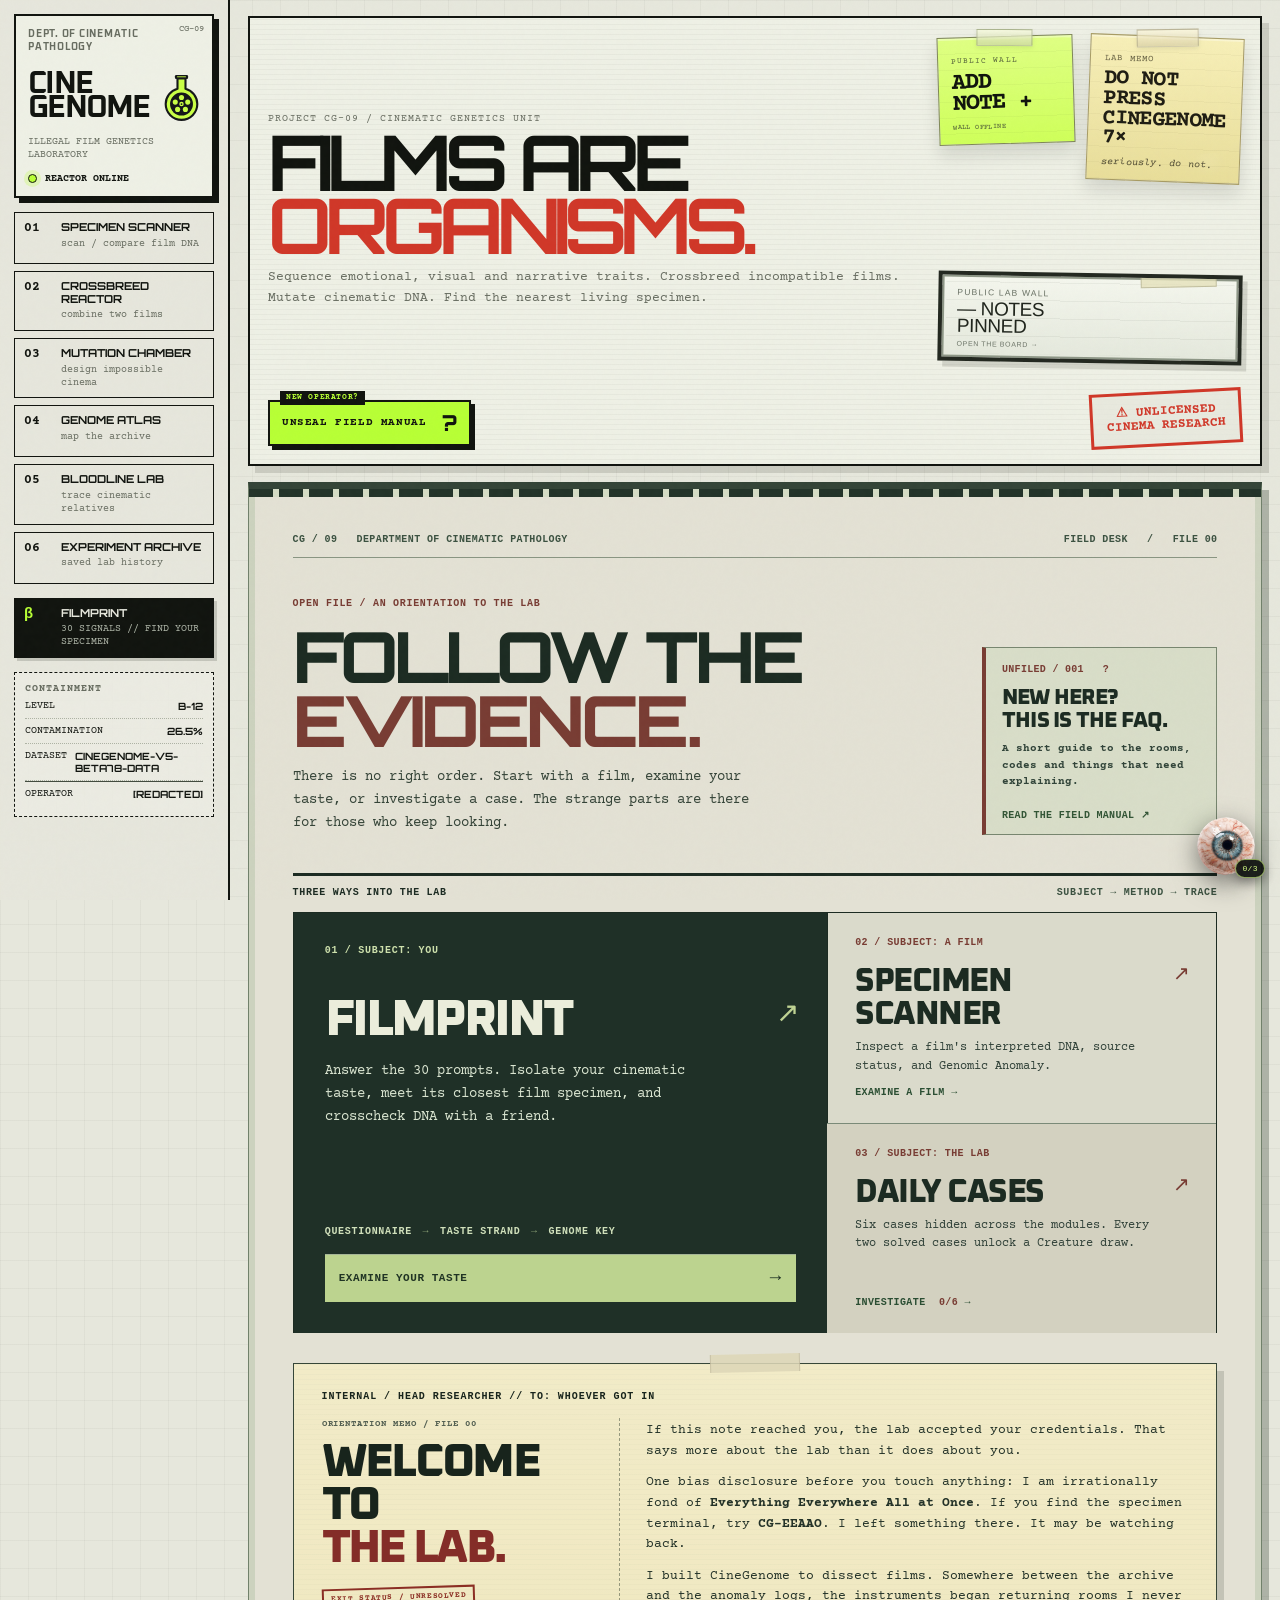
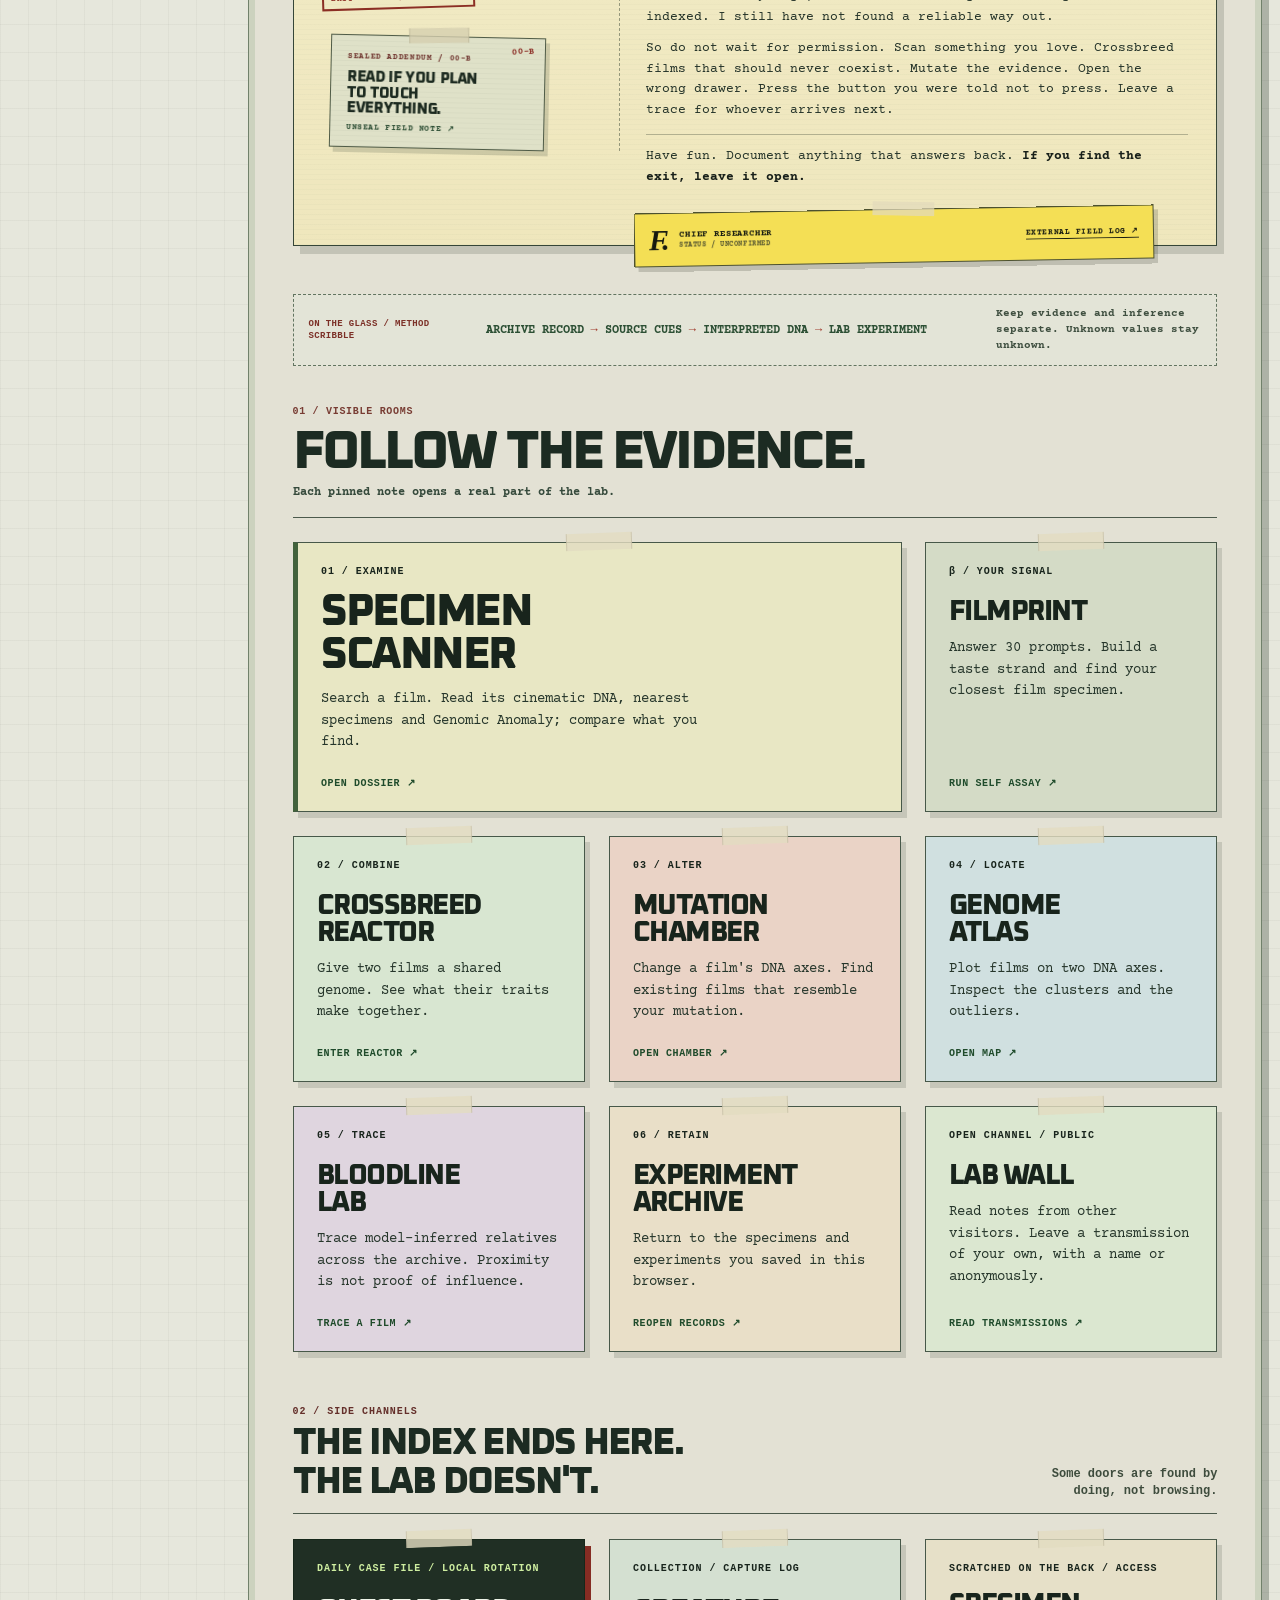
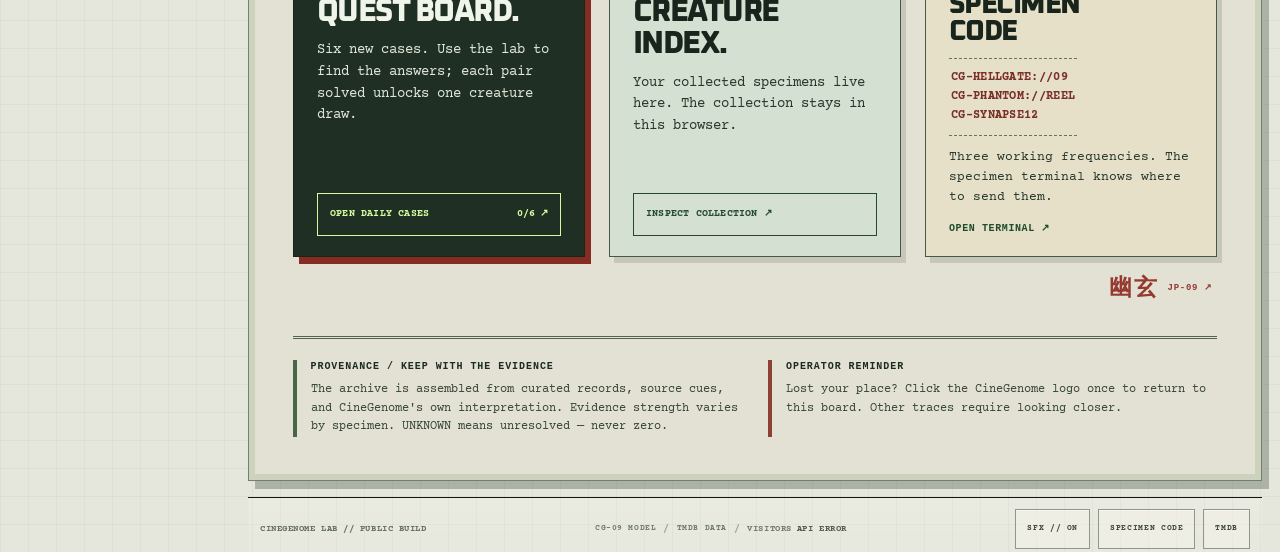
==== commit 80a9b7e2: "Add files via upload" ====
--- a/index.html
+++ b/index.html
@@ -14,6 +14,9 @@
   </script>
 
   <meta charset="utf-8" />
+  <meta http-equiv="Cache-Control" content="no-cache, no-store, must-revalidate">
+  <meta http-equiv="Pragma" content="no-cache">
+  <meta http-equiv="Expires" content="0">
   <meta name="viewport" content="width=device-width, initial-scale=1" />
   <meta name="theme-color" content="#e8eadf" />
   <meta name="description" content="CINEGENOME LAB — experimental movie DNA laboratory." />
@@ -28,8 +31,8 @@
   <link rel="stylesheet" href="css/anomaly.css?v5-beta71" />
   <link rel="stylesheet" href="css/field-manual.css" />
   <link rel="stylesheet" href="css/quarantine.css" />
-  <link rel="stylesheet" href="css/dna-test.css?v5-beta65" />
-  <link rel="stylesheet" href="css/lab-notes.css?v5-beta75" />
+  <link rel="stylesheet" href="css/dna-test.css?v5-final-exportfix2" />
+  <link rel="stylesheet" href="css/lab-notes.css?v5-final-polish2" />
   <link rel="stylesheet" href="css/yugen-archive.css" />
   <link rel="stylesheet" href="css/home-beta79.css?v5-beta79" />
   <link rel="stylesheet" href="css/home-beta81.css?v5-beta81" />
@@ -37,7 +40,7 @@
   <link rel="stylesheet" href="css/home-beta83.css?v5-beta84" />
   <link rel="stylesheet" href="css/home-final.css?v5-final" />
   <link rel="stylesheet" href="css/lab-beta83.css?v5-beta84">
-  <meta name="cinegenome-build" content="V5.0 FINAL">
+  <meta name="cinegenome-build" content="V5.0-FINAL-HOMECOPY-CACHEFIX">
 </head>
 <body class="home-mode">
   <script>
@@ -241,6 +244,7 @@
                 </div>
                 <div class="cg90-letter-copy">
                   <p>If this note reached you, the lab accepted your credentials. That says more about the lab than it does about you.</p>
+                  <p>One bias disclosure before you touch anything: I am irrationally fond of <strong>Everything Everywhere All at Once</strong>. If you find the specimen terminal, try <strong>CG-EEAAO</strong>. I left something there. It may be watching back.</p>
                   <p>I built CineGenome to dissect films. Somewhere between the archive and the anomaly logs, the instruments began returning rooms I never indexed. I still have not found a reliable way out.</p>
                   <p>So do not wait for permission. Scan something you love. Crossbreed films that should never coexist. Mutate the evidence. Open the wrong drawer. Press the button you were told not to press. Leave a trace for whoever arrives next.</p>
                   <p class="cg90-last-line">Have fun. Document anything that answers back. <strong>If you find the exit, leave it open.</strong></p>
@@ -275,7 +279,7 @@
             <div class="cg79-extras">
               <article class="cg79-note cg79-quest"><span class="cg79-tag">DAILY CASE FILE / LOCAL ROTATION</span><h3>QUEST BOARD.</h3><p>Six new cases. Use the lab to find the answers; each pair solved unlocks one creature draw.</p><button type="button" data-anomaly-open data-anomaly-section="cases">OPEN DAILY CASES <b data-anomaly-progress>0/6</b> ↗</button></article>
               <article class="cg79-note cg79-creature"><span class="cg79-tag">COLLECTION / CAPTURE LOG</span><h3>CREATURE INDEX.</h3><p>Your collected specimens live here. The collection stays in this browser.</p><button type="button" data-anomaly-open data-anomaly-section="collection">INSPECT COLLECTION ↗</button></article>
-              <button class="cg79-note cg79-codes" type="button" data-home-code><span class="cg79-tag">SCRATCHED ON THE BACK / ACCESS</span><strong>SPECIMEN<br>CODE</strong><span class="cg79-code-lines">CG-HELLGATE://09<br>CG-PHANTOM://REEL</span><span class="cg79-copy">Two working frequencies. The specimen terminal knows where to send them.</span><b class="cg79-link">OPEN TERMINAL ↗</b></button>
+              <button class="cg79-note cg79-codes" type="button" data-home-code><span class="cg79-tag">SCRATCHED ON THE BACK / ACCESS</span><strong>SPECIMEN<br>CODE</strong><span class="cg79-code-lines">CG-HELLGATE://09<br>CG-PHANTOM://REEL<br>CG-SYNAPSE12</span><span class="cg79-copy">Three working frequencies. The specimen terminal knows where to send them.</span><b class="cg79-link">OPEN TERMINAL ↗</b></button>
             </div>
             <button class="cg83-yugen-mark" type="button" data-home-yugen aria-label="Enter Yūgen Japanese cinema archive"><span class="cg83-yugen-glyph" data-glyph="幽玄" aria-hidden="true">幽玄</span><small aria-hidden="true">JP-09 ↗</small></button>
           </section>
@@ -283,7 +287,7 @@
    <div class="cg82-afterimage-head"><span>AFTERIMAGE / THIS BROWSER</span><h2>RESIDUAL TRACE.</h2><p>Recent operations recorded in this browser. No inferred signal.</p></div>
    <div data-home-memory></div>
  </section>
-<footer class="cg79-footer"><div><span>PROVENANCE / KEEP WITH THE EVIDENCE</span><p>Letterboxd informs the archive list. Cinematic DNA is CineGenome's interpretation, with different levels of evidence. UNKNOWN does not mean zero.</p></div><div><span>OPERATOR REMINDER</span><p>Lost your place? Click the CineGenome logo once to return to this board. Other traces require looking closer.</p></div></footer>
+<footer class="cg79-footer"><div><span>PROVENANCE / KEEP WITH THE EVIDENCE</span><p>The archive is assembled from curated records, source cues, and CineGenome's own interpretation. Evidence strength varies by specimen. UNKNOWN means unresolved — never zero.</p></div><div><span>OPERATOR REMINDER</span><p>Lost your place? Click the CineGenome logo once to return to this board. Other traces require looking closer.</p></div></footer>
 </div>
       </section>
 
@@ -1001,22 +1005,23 @@
   <script src="js/dna-model.js?v5-beta72"></script>
   <script src="data/tmdb-config.js"></script>
   <script src="js/tmdb.js"></script>
-  <script src="js/yugen-archive.js"></script>
+  <script src="js/yugen-archive.js?v5-final-route1"></script>
   <script src="data/quest-riddles-beta83.js?v5-beta83"></script>
   <script src="js/anomaly.js?v5-beta83"></script>
   <script src="js/sector09.js?v5-beta75"></script>
   <script src="js/signal-lab.js?v5-beta70"></script>
-  <script src="js/specimen-codes.js?v5-beta70"></script>
+  <script src="js/specimen-codes.js?v5-final-eeao3"></script>
   <script src="js/picker-sfx.js"></script>
   <script src="js/archive-browser.js?v5-beta83"></script>
   <script src="js/lab-instruments.js?v5-beta83"></script>
-  <script src="js/app.js?v5-beta90"></script>
+  <script src="js/navigation-resume.js?v5-final-backfix1"></script>
+  <script src="js/app.js?v5-final-backfix1"></script>
   <script src="js/quarantine.js?v5-beta75"></script>
-  <script src="js/dna-test.js?v5-beta65"></script>
-  <script src="js/lab-notes.js?v5-beta75"></script>
+  <script src="js/dna-test.js?v5-final-exportfix2"></script>
+  <script src="js/lab-notes.js?v5-final-polish2"></script>
   <script src="js/visitors.js"></script>
-  <script src="js/field-manual.js?v5-beta90"></script>
+  <script src="js/field-manual.js?v5-final-route1"></script>
   <script src="js/home-evidence.js?v5-beta84"></script>
-  <script src="js/home-tactile-final.js?v5-final"></script>
+  <script src="js/home-tactile-final.js?v5-final-polish1"></script>
 </body>
 </html>
--- a/css/dna-test.css
+++ b/css/dna-test.css
@@ -15,6 +15,22 @@
 .dna-test-intro{min-height:280px;display:grid;align-content:center;gap:18px;max-width:850px}
 .dna-test-console .lab-btn{border:1px solid #66725f;background:#151b14;color:#dfe5d7;padding:10px 13px;font:700 9px/1 "Courier Prime","Courier New",monospace;letter-spacing:.11em;cursor:pointer;text-transform:uppercase}
 .dna-test-console .lab-btn.primary{background:#b8ff35;border-color:#b8ff35;color:#11140f;font-weight:900}
+
+/* FINAL POLISH — make the first Filmprint action impossible to miss without turning it into a game CTA. */
+.dna-test-intro .dna-begin{
+  position:relative;justify-self:start;min-width:190px;
+  box-shadow:0 0 0 1px rgba(184,255,53,.20),0 0 22px rgba(184,255,53,.16);
+  animation:dnaBeginBeacon 1.55s cubic-bezier(.2,.7,.2,1) infinite;
+}
+.dna-test-intro .dna-begin:after{
+  content:"READY";position:absolute;right:-48px;top:50%;transform:translateY(-50%);
+  color:#b8ff35;font:700 7px/1 "Courier Prime","Courier New",monospace;letter-spacing:.16em;opacity:.72;
+}
+@keyframes dnaBeginBeacon{
+  0%,100%{filter:brightness(1);box-shadow:0 0 0 1px rgba(184,255,53,.18),0 0 14px rgba(184,255,53,.12)}
+  50%{filter:brightness(1.12);box-shadow:0 0 0 2px rgba(184,255,53,.32),0 0 34px rgba(184,255,53,.28)}
+}
+@media(prefers-reduced-motion:reduce){.dna-test-intro .dna-begin{animation:none;box-shadow:0 0 0 2px rgba(184,255,53,.28),0 0 24px rgba(184,255,53,.18)}}
 .dna-test-console .lab-btn:not(:disabled):hover{transform:translateY(-1px);filter:brightness(1.05)}
 .dna-test-index,.dna-question-code,.dna-result-label{font:700 9px/1.4 "Courier Prime","Courier New",monospace;letter-spacing:.17em;color:#b8ff35}
 
@@ -628,6 +644,10 @@
 .dna-export-format b{font:900 12px/1 Arial Black,Impact,sans-serif;color:#eef2ea}
 .dna-export-format small{font:700 8px/1.2 "Courier Prime","Courier New",monospace;color:#71806c;letter-spacing:.07em}
 .dna-export-format:disabled{opacity:.45;cursor:wait}
+.dna-export-utility{display:flex;align-items:center;justify-content:space-between;gap:12px;padding-top:2px}
+.dna-export-utility .lab-btn{min-width:150px}
+.dna-export-utility .lab-btn:disabled{opacity:.38;cursor:not-allowed}
+.dna-export-utility small{font:700 7px/1.45 "Courier Prime","Courier New",monospace;color:#71806c;letter-spacing:.05em;text-align:right}
 
 @media(max-width:900px){
   body.filmprint-mode .dna-test-head{grid-template-columns:1fr;grid-template-areas:"title" "kicker" "copy";min-height:0;gap:8px;padding:24px 20px}
@@ -639,6 +659,8 @@
   .dna-result-actions{align-items:stretch;flex-direction:column}
   .dna-result-action-buttons{width:100%;margin-left:0;display:grid;grid-template-columns:1fr 1fr}
   .dna-export-formats{grid-template-columns:1fr}
+  .dna-export-utility{align-items:stretch;flex-direction:column}
+  .dna-export-utility small{text-align:left}
 }
 
 
--- a/css/lab-notes.css
+++ b/css/lab-notes.css
@@ -285,7 +285,7 @@
 .public-lab-note.is-new-note{animation-duration:1.05s;animation-timing-function:cubic-bezier(.2,.72,.2,1)}
 @keyframes labNoteRetire{
   from{opacity:var(--note-age,1);filter:none}
-  to{opacity:0;filter:blur(1px);transform:translate3d(var(--note-x,0),calc(var(--note-y,0) + 12px),0) rotate(var(--note-rot)) scale(.96)}
+  to{opacity:0;filter:blur(1px);transform:translate3d(var(--note-x,0),calc(var(--note-y,0) - 8px),0) rotate(var(--note-rot)) scale(.97)}
 }
 
 /* Progressive enhancement: on modern Chromium the physical whiteboard morphs into the full wall board. */
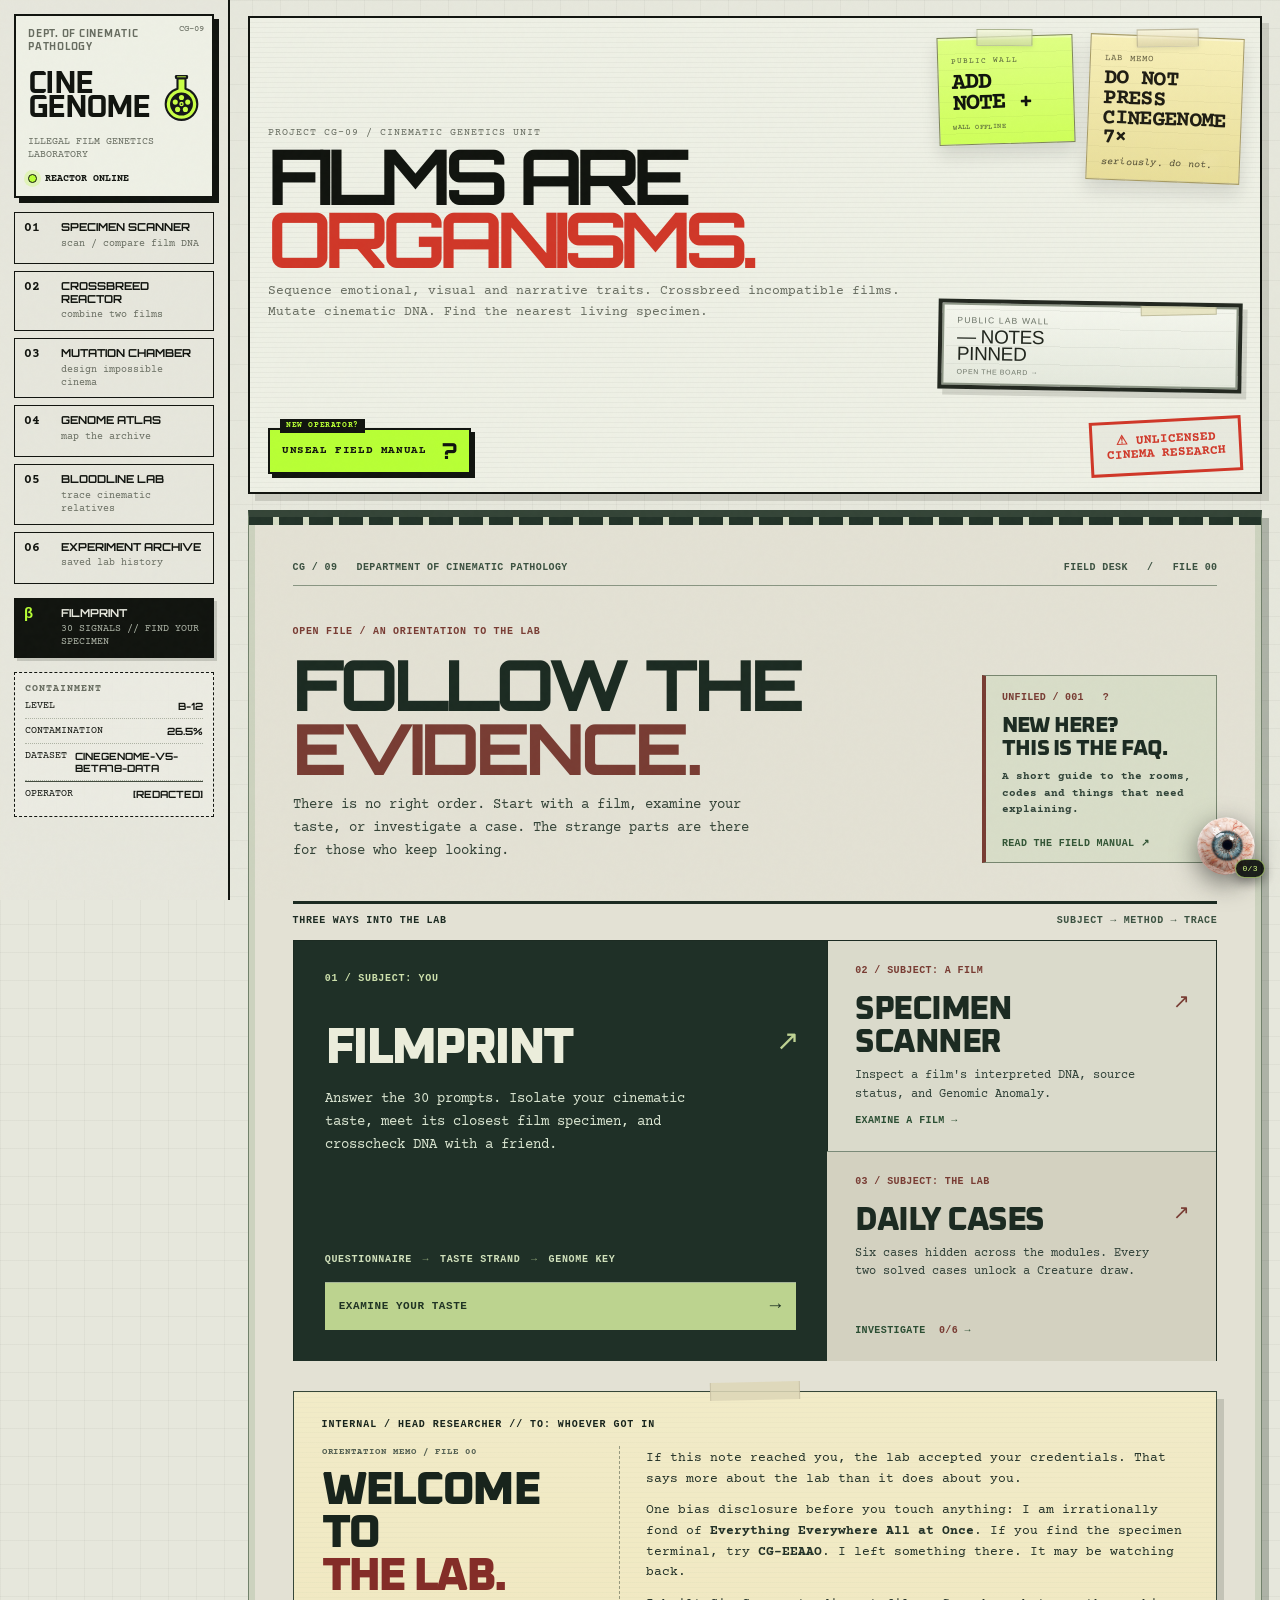
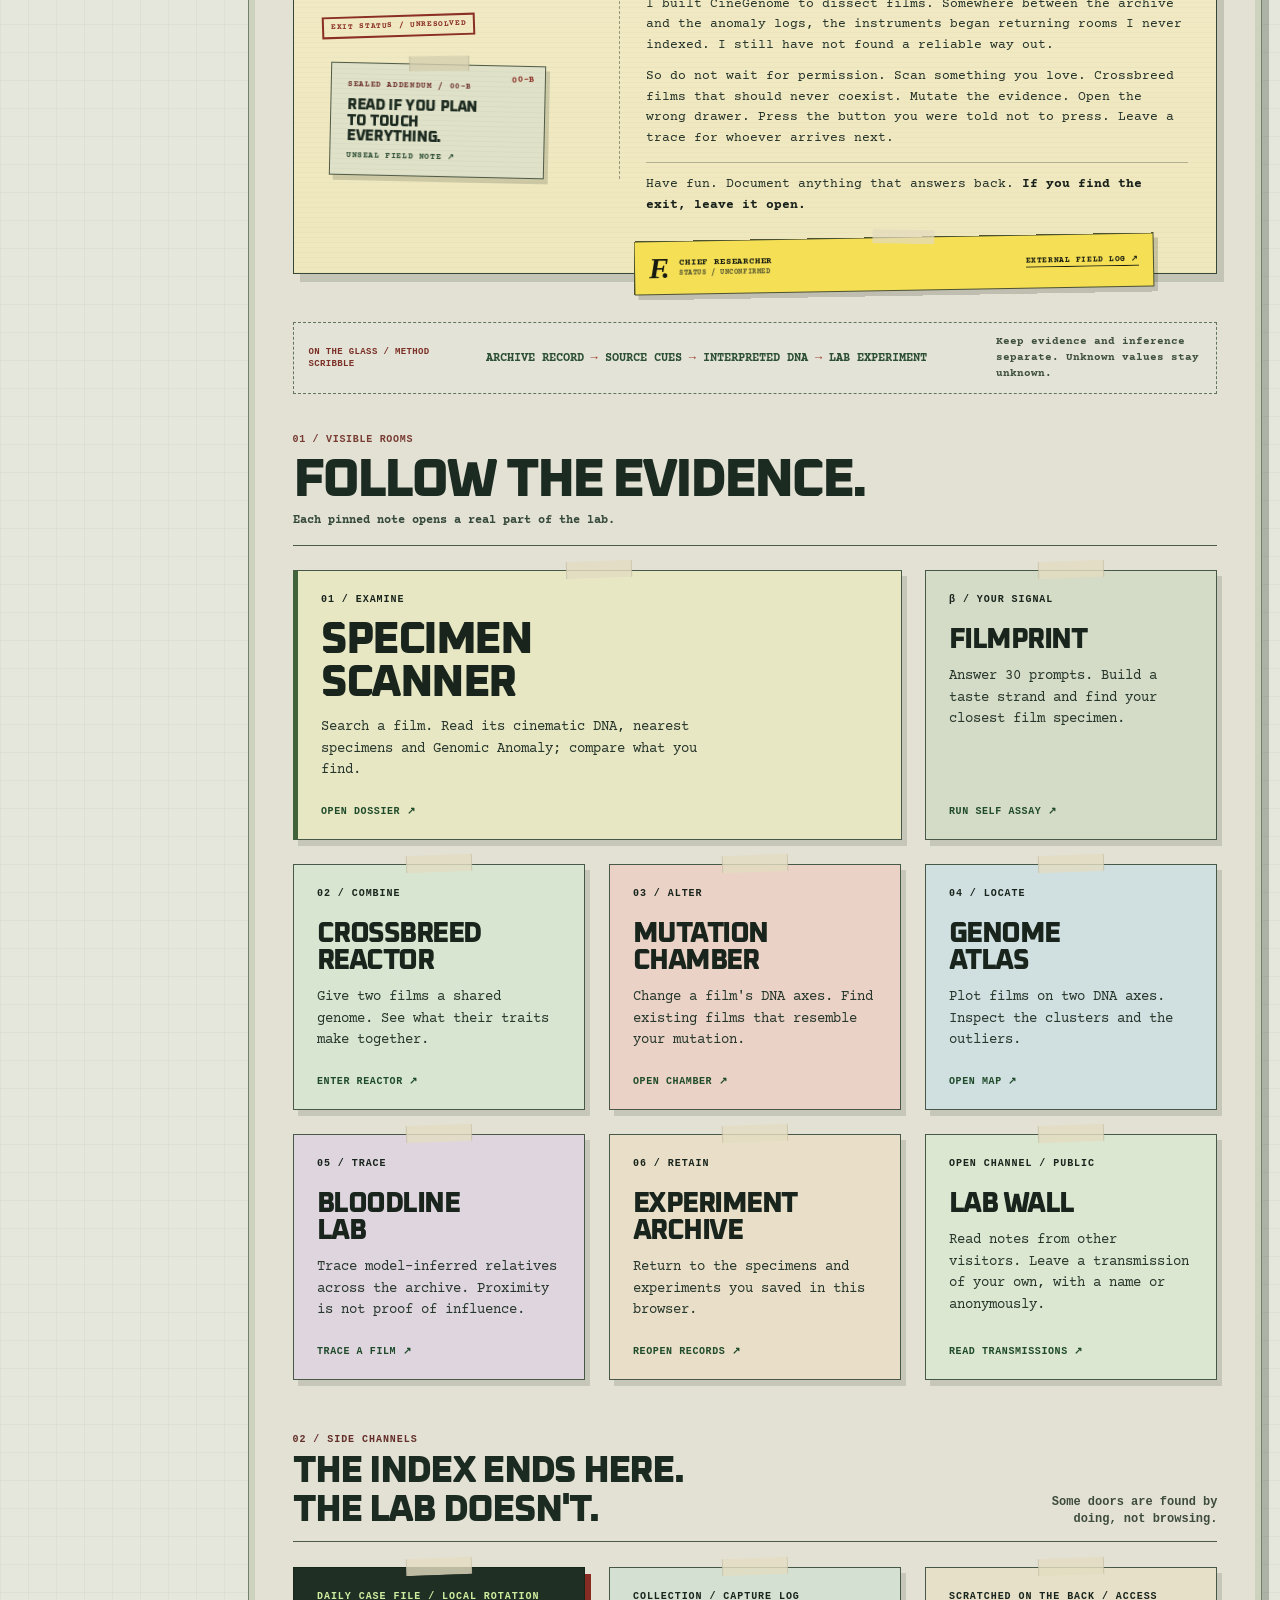
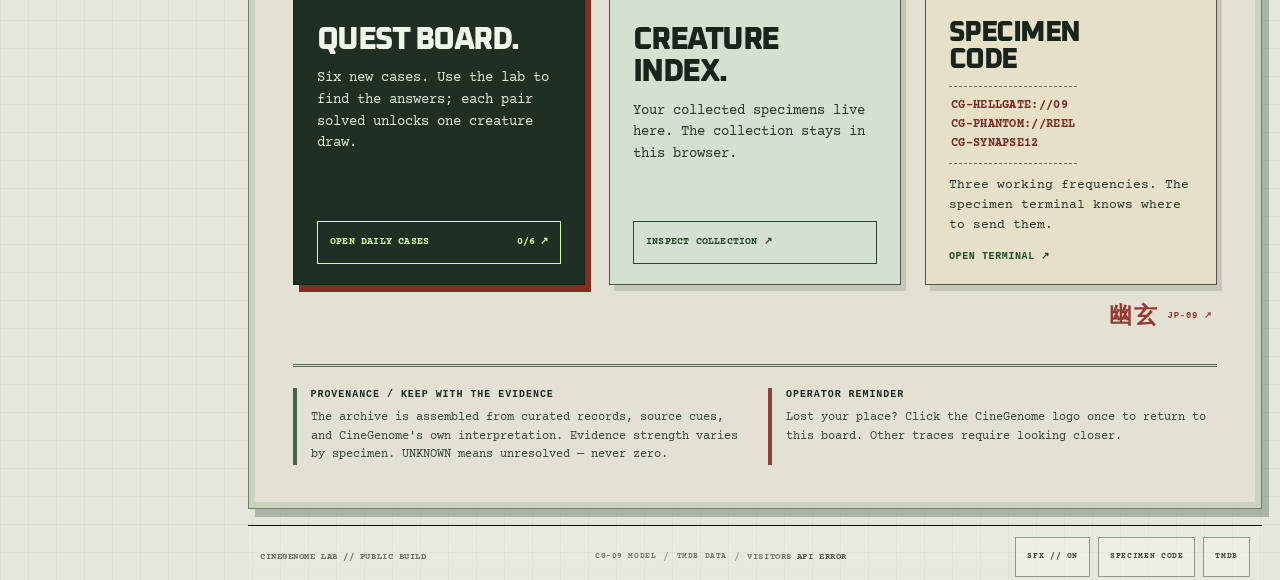
==== commit ef0158da: "Add files via upload" ====
--- a/index.html
+++ b/index.html
@@ -32,7 +32,7 @@
   <link rel="stylesheet" href="css/field-manual.css" />
   <link rel="stylesheet" href="css/quarantine.css" />
   <link rel="stylesheet" href="css/dna-test.css?v5-final-exportfix2" />
-  <link rel="stylesheet" href="css/lab-notes.css?v5-final-polish2" />
+  <link rel="stylesheet" href="css/lab-notes.css?v5-final-note-adminlinks1" />
   <link rel="stylesheet" href="css/yugen-archive.css" />
   <link rel="stylesheet" href="css/home-beta79.css?v5-beta79" />
   <link rel="stylesheet" href="css/home-beta81.css?v5-beta81" />
@@ -193,7 +193,6 @@
           <div class="warning-stamp">⚠ UNLICENSED<br>CINEMA RESEARCH</div>
         </div>
         <div class="lab-note-wall" id="labNoteWall" aria-label="Random public lab notes" aria-live="polite" hidden></div>
-        <div class="lab-note-live-flash" id="labNoteLiveFlash" role="status" aria-live="polite" hidden>TRANSMISSION RECEIVED // NEW NOTE PINNED</div>
       </header>
 
       <section class="view is-active cg-home" id="view-home" data-view-panel="home" aria-labelledby="cgHomeTitle">
@@ -253,7 +252,7 @@
               <div class="cg90-researcher-signoff">
                 <span class="cg90-signature">F.</span>
                 <span><b>CHIEF RESEARCHER</b><small>STATUS / UNCONFIRMED</small></span>
-                <a href="https://letterboxd.com/feelrz/" target="_blank" rel="noopener noreferrer">EXTERNAL FIELD LOG ↗</a>
+                <a data-site-link="chiefResearcherUrl" href="https://letterboxd.com/feelrz/" target="_blank" rel="noopener noreferrer">EXTERNAL FIELD LOG ↗</a>
               </div>
             </article></div>
 <aside class="cg79-marginalia" aria-label="Laboratory method">
@@ -896,7 +895,7 @@
             <div><span>RECORD STATUS</span><strong>VERY ONLINE</strong></div>
           </div>
           <p>The lab keeps one non-film specimen on record: the operator. Viewing history, ratings, lists and cinematic damage are stored in an external archive.</p>
-          <a class="human-letterboxd-link" href="https://boxd.it/a35Ed" target="_blank" rel="noopener">OPEN HUMAN FILM ARCHIVE ↗</a>
+          <a class="human-letterboxd-link" data-site-link="operatorArchiveUrl" href="https://boxd.it/a35Ed" target="_blank" rel="noopener">OPEN HUMAN FILM ARCHIVE ↗</a>
           <div class="human-record-hint">alternate access command: WHOAMI</div>
         </div>
       </div>
@@ -1002,6 +1001,7 @@
   <script src="data/fans250.js"></script>
   <script src="data/watch-once-extra.js"></script>
   <script src="data/dead-channel-300.js"></script>
+  <script src="js/site-config.js?v5-final-adminlinks1"></script>
   <script src="js/dna-model.js?v5-beta72"></script>
   <script src="data/tmdb-config.js"></script>
   <script src="js/tmdb.js"></script>
@@ -1010,7 +1010,7 @@
   <script src="js/anomaly.js?v5-beta83"></script>
   <script src="js/sector09.js?v5-beta75"></script>
   <script src="js/signal-lab.js?v5-beta70"></script>
-  <script src="js/specimen-codes.js?v5-final-eeao3"></script>
+  <script src="js/specimen-codes.js?v5-final-eeao4"></script>
   <script src="js/picker-sfx.js"></script>
   <script src="js/archive-browser.js?v5-beta83"></script>
   <script src="js/lab-instruments.js?v5-beta83"></script>
@@ -1018,7 +1018,7 @@
   <script src="js/app.js?v5-final-backfix1"></script>
   <script src="js/quarantine.js?v5-beta75"></script>
   <script src="js/dna-test.js?v5-final-exportfix2"></script>
-  <script src="js/lab-notes.js?v5-final-polish2"></script>
+  <script src="js/lab-notes.js?v5-final-note-adminlinks1"></script>
   <script src="js/visitors.js"></script>
   <script src="js/field-manual.js?v5-final-route1"></script>
   <script src="js/home-evidence.js?v5-beta84"></script>
--- a/css/lab-notes.css
+++ b/css/lab-notes.css
@@ -436,3 +436,20 @@
 .lab-note-dialog.is-dialog-closing::backdrop,
 .lab-note-detail-dialog.is-note-closing::backdrop{opacity:0;backdrop-filter:blur(0)}
 @media(prefers-reduced-motion:reduce){.lab-note-dialog,.lab-note-detail-dialog{opacity:1!important;transform:none!important;transition:none!important}}
+
+
+/* ===== FINAL NOTE COMPOSER / STABLE HEADER FIELD ===== */
+/* Upload feedback belongs to the composer, never the global hero/header. */
+.lab-note-live-flash{display:none!important}
+.lab-note-status{transition:color .18s ease,border-color .18s ease,opacity .18s ease}
+.lab-note-status.is-success{color:#35491d;border-top-color:#829e4d}
+.lab-note-status.is-error{color:#7a3127;border-top-color:#a05a4e}
+@media(min-width:761px){
+  .hero-panel{min-height:478px}
+  .public-lab-note.is-scatter{width:122px;min-height:88px;max-height:108px}
+}
+/* Notes retire upward and away from the board, never downward beneath the frame. */
+@keyframes labNoteRetire{
+  from{opacity:var(--note-age,1);filter:none}
+  to{opacity:0;filter:blur(.7px);transform:translate3d(var(--note-x,0),calc(var(--note-y,0) - 18px),0) rotate(0deg) scale(.95)}
+}
